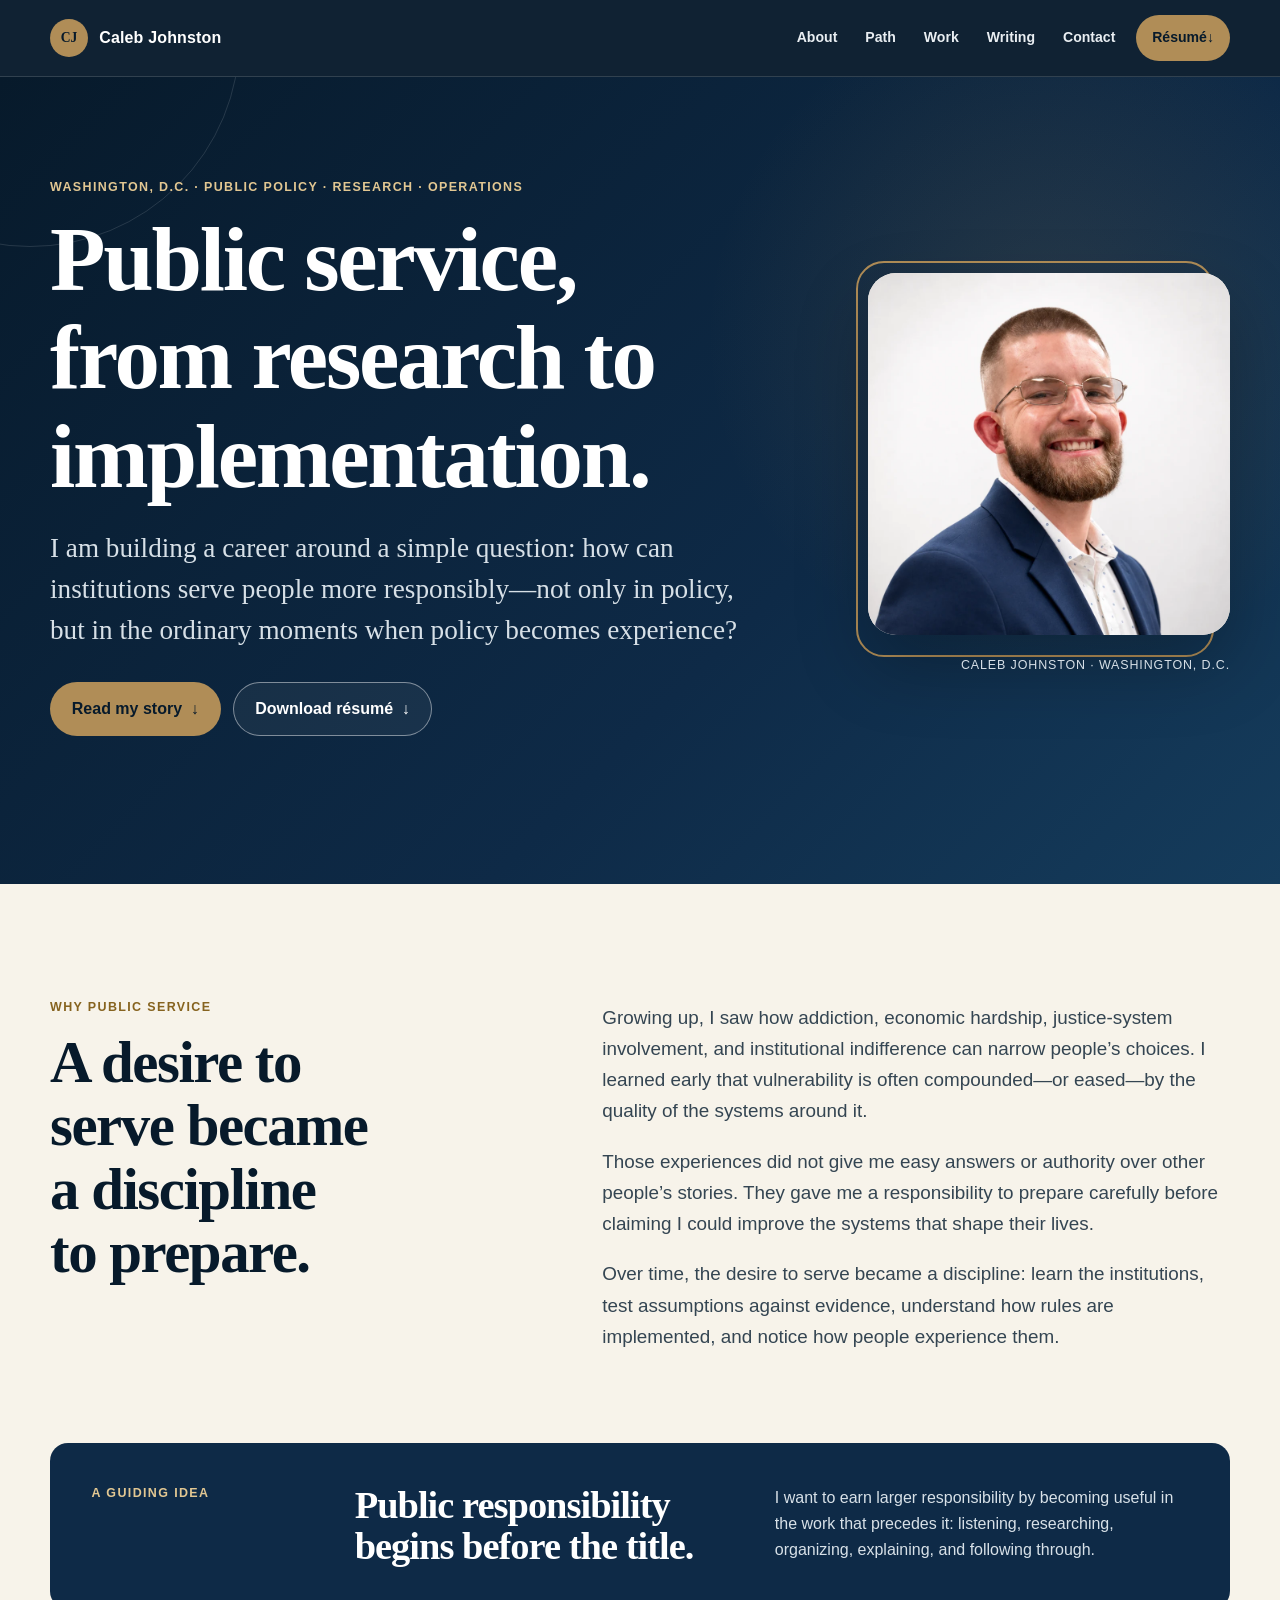
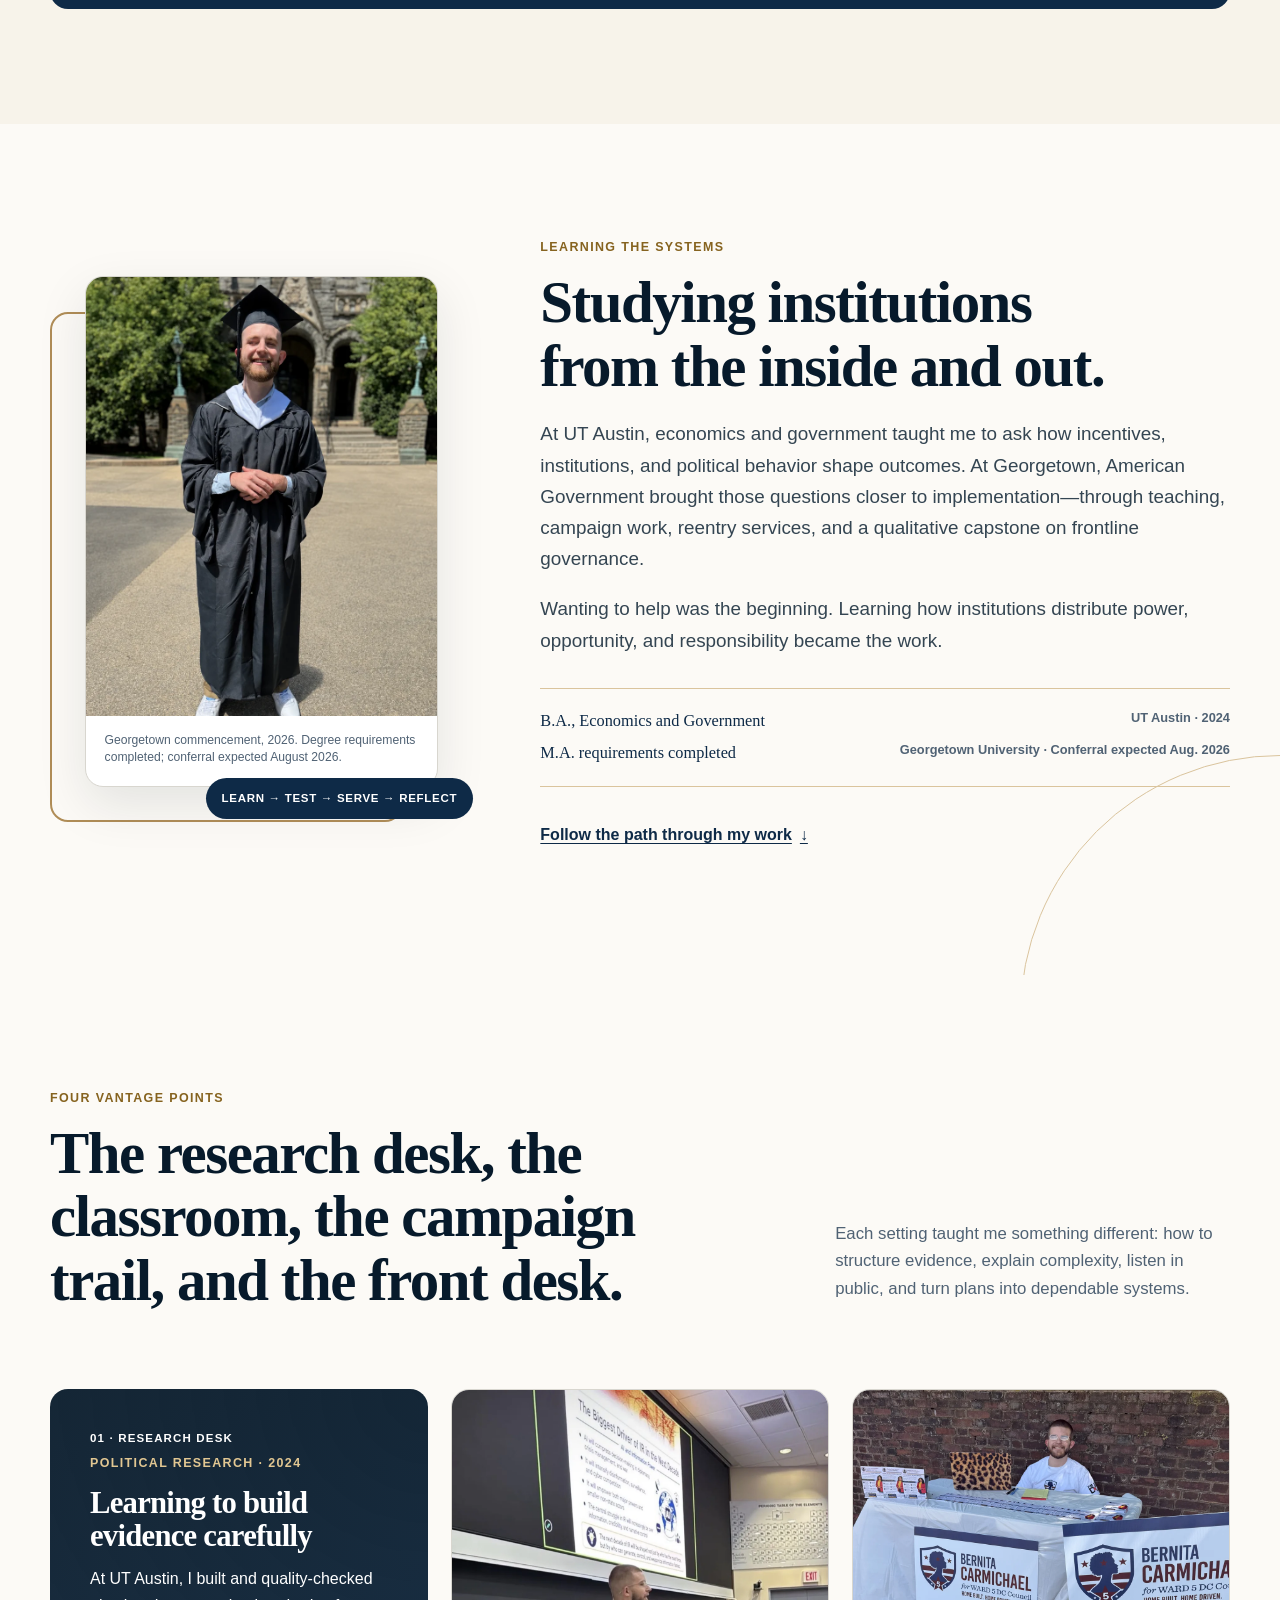
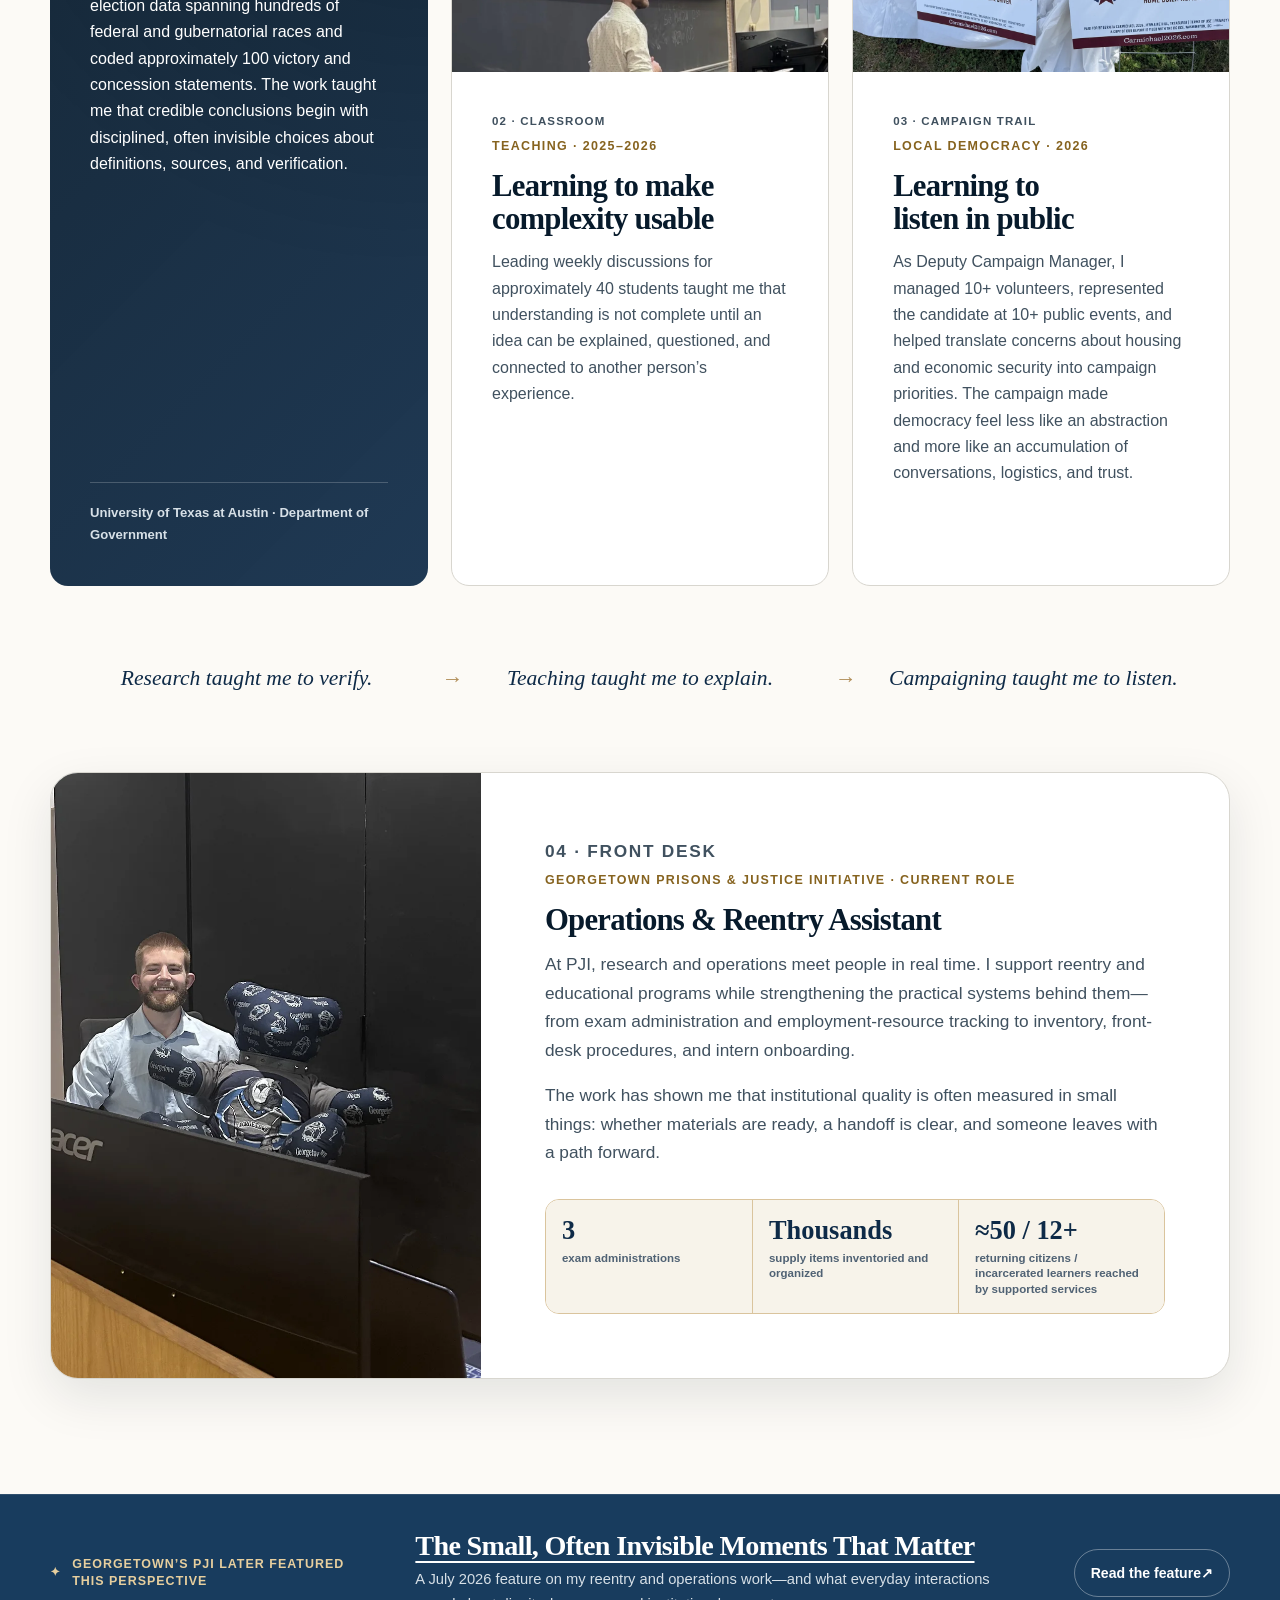
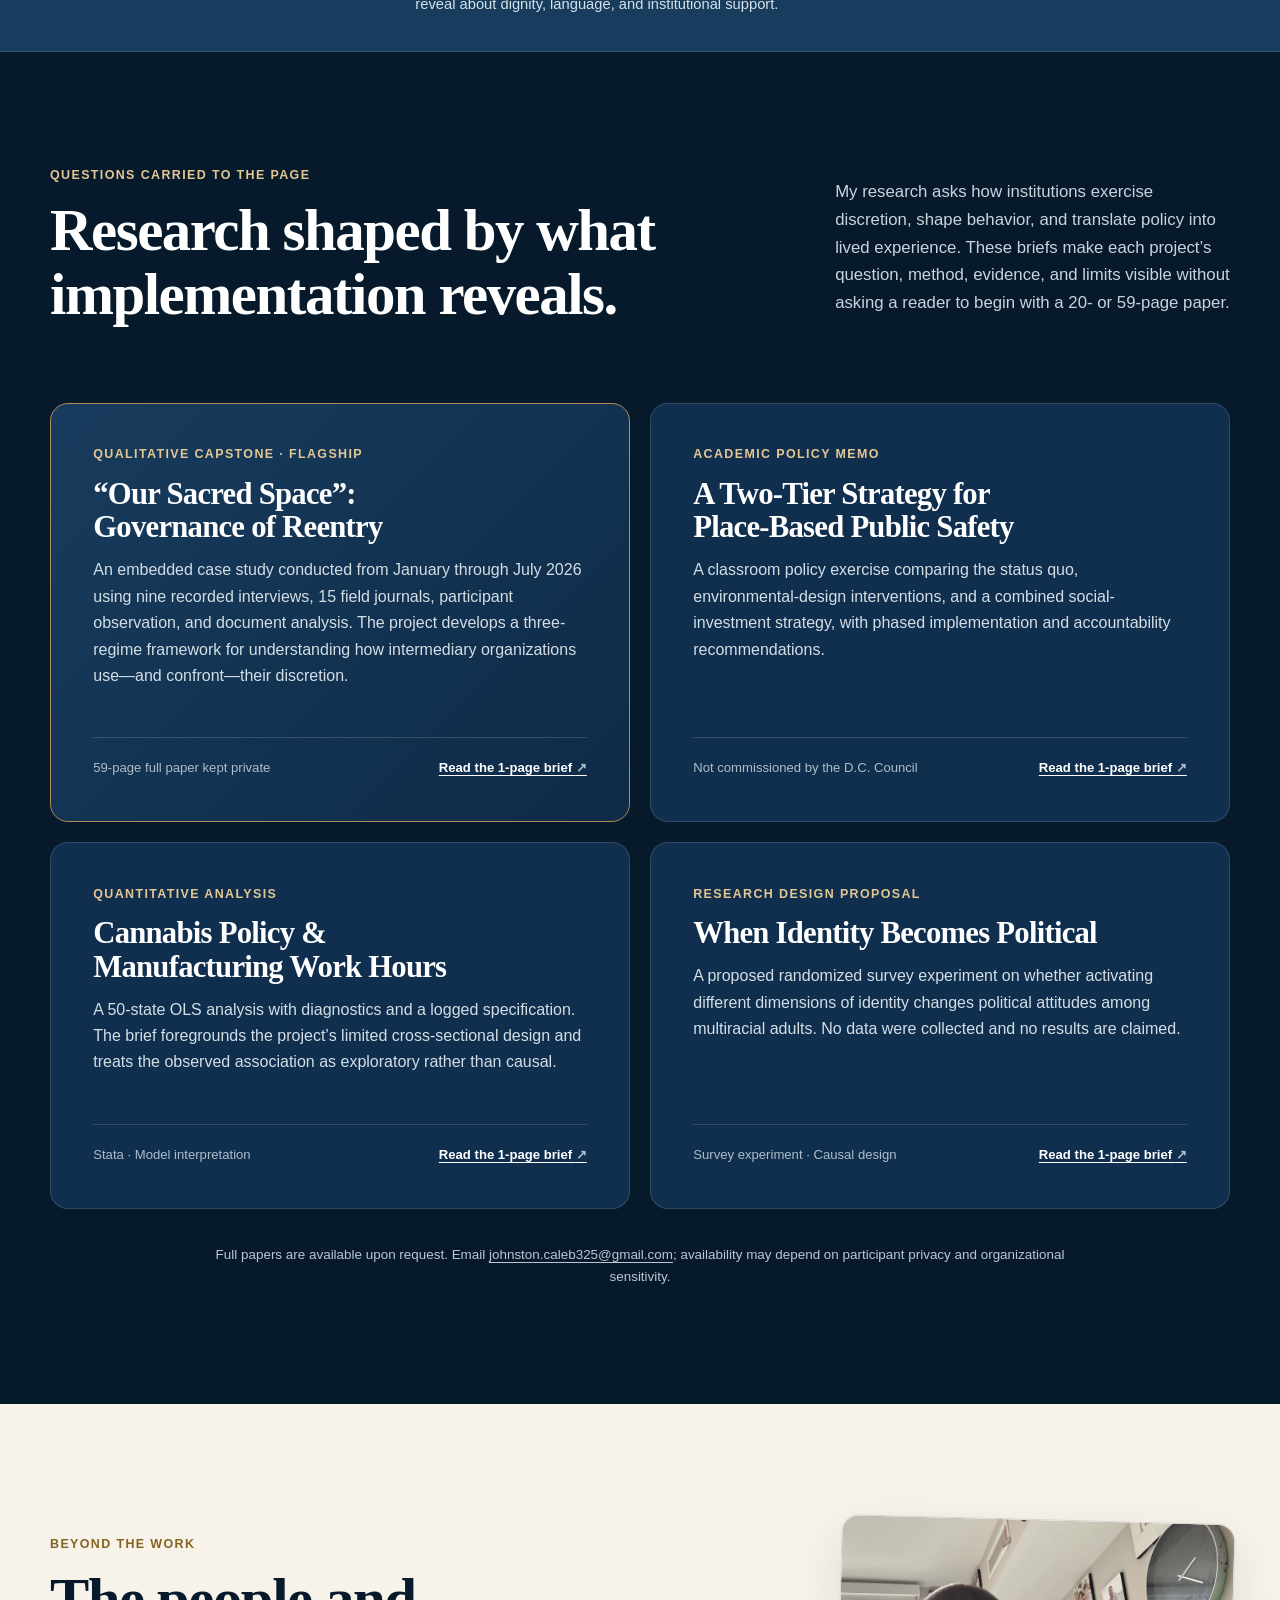
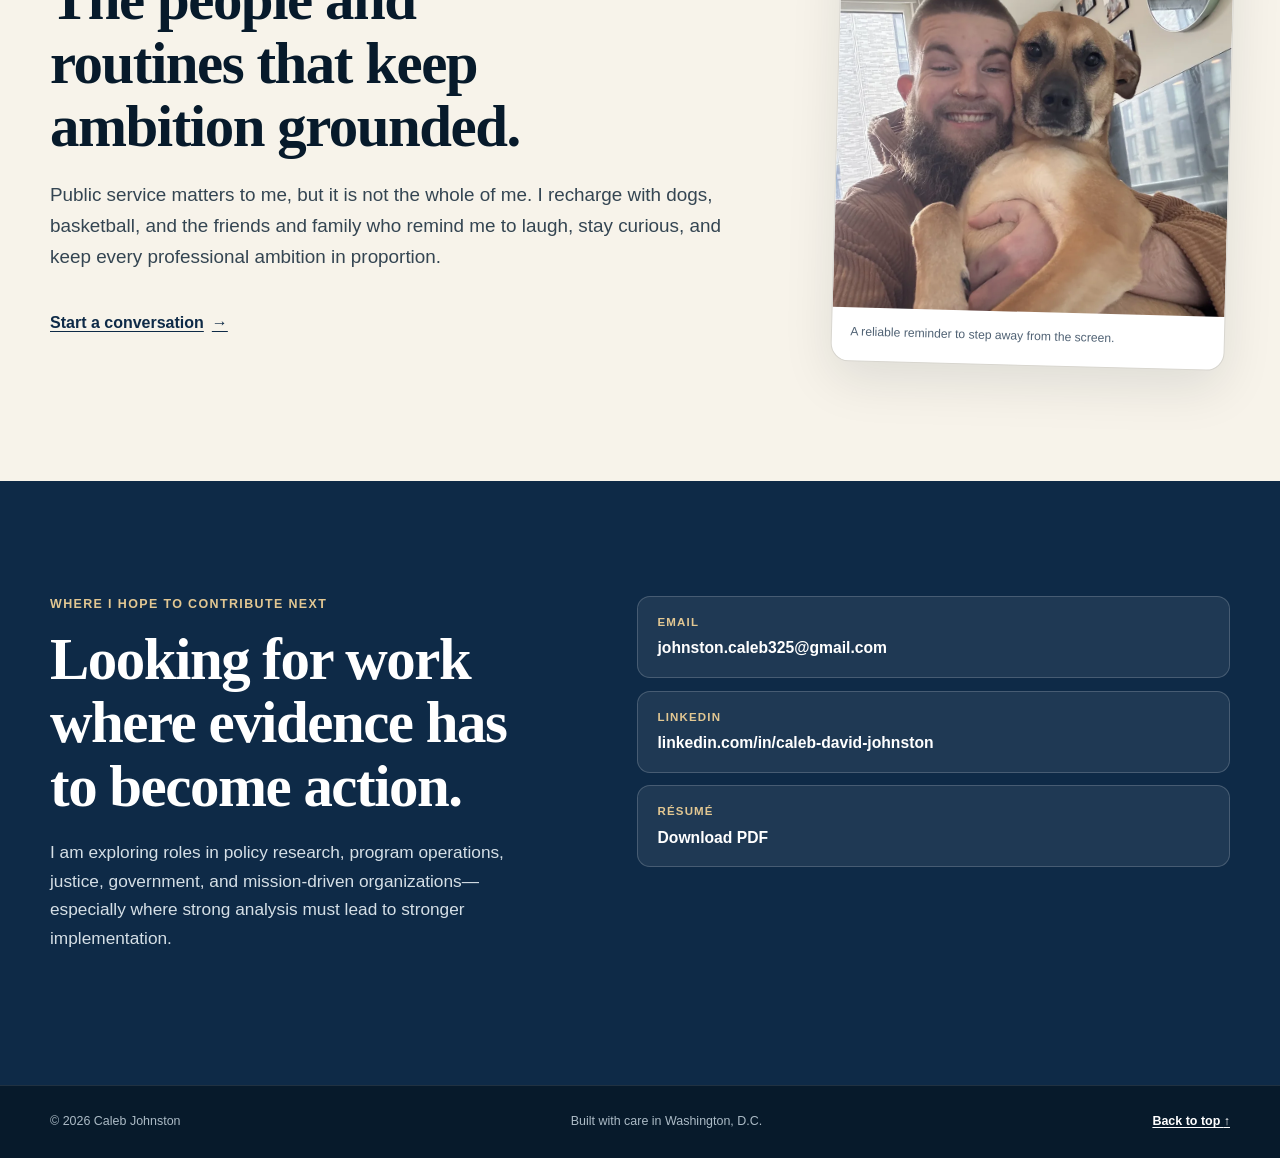
==== index.html @ ba4bc173 "Refine portfolio site into a narrative journey" ====
<!doctype html>
<html lang="en">
<head>
  <meta charset="utf-8">
  <meta name="viewport" content="width=device-width, initial-scale=1">
  <title>Caleb Johnston | Public Policy Research &amp; Program Operations</title>
  <meta name="description" content="Caleb Johnston is a Washington, D.C.-based public-service researcher and operations professional working across policy, justice, campaigns, teaching, and institutional implementation.">
  <meta name="theme-color" content="#0e2a47">
  <meta name="color-scheme" content="light">
  <link rel="canonical" href="https://caleb-johnston.com/">
  <link rel="icon" href="/assets/favicon.svg" type="image/svg+xml">
  <link rel="apple-touch-icon" href="/assets/apple-touch-icon.png">
  <link rel="stylesheet" href="/styles.css">

  <meta property="og:type" content="website">
  <meta property="og:site_name" content="Caleb Johnston">
  <meta property="og:title" content="Caleb Johnston | Public Service, from Research to Implementation">
  <meta property="og:description" content="Policy research, program operations, justice, campaigns, teaching, and public institutions.">
  <meta property="og:url" content="https://caleb-johnston.com/">
  <meta property="og:image" content="https://caleb-johnston.com/assets/og-image.jpg">
  <meta property="og:image:width" content="1200">
  <meta property="og:image:height" content="630">
  <meta property="og:image:alt" content="Caleb Johnston with the words Public service, from research to implementation.">
  <meta name="twitter:card" content="summary_large_image">
  <meta name="twitter:title" content="Caleb Johnston | Public Service, from Research to Implementation">
  <meta name="twitter:description" content="Policy research, program operations, justice, campaigns, teaching, and public institutions.">
  <meta name="twitter:image" content="https://caleb-johnston.com/assets/og-image.jpg">
  <meta name="twitter:image:alt" content="Caleb Johnston with the words Public service, from research to implementation.">

  <script type="application/ld+json">
  {
    "@context": "https://schema.org",
    "@type": "Person",
    "name": "Caleb Johnston",
    "url": "https://caleb-johnston.com/",
    "image": "https://caleb-johnston.com/assets/photos/caleb-johnston-headshot-900.jpg",
    "email": "mailto:johnston.caleb325@gmail.com",
    "address": {
      "@type": "PostalAddress",
      "addressLocality": "Washington",
      "addressRegion": "DC",
      "addressCountry": "US"
    },
    "alumniOf": [
      {"@type": "CollegeOrUniversity", "name": "University of Texas at Austin"},
      {"@type": "CollegeOrUniversity", "name": "Georgetown University"}
    ],
    "sameAs": [
      "https://www.linkedin.com/in/caleb-david-johnston"
    ],
    "knowsAbout": [
      "Public policy research",
      "Program operations",
      "Reentry",
      "Political research",
      "Qualitative research",
      "Quantitative analysis"
    ]
  }
  </script>
</head>
<body>
  <a class="skip-link" href="#main">Skip to main content</a>

  <header class="site-header">
    <div class="nav-shell">
      <a class="brand" href="#home" aria-label="Caleb Johnston, home">
        <span class="brand-mark" aria-hidden="true">CJ</span>
        <span class="brand-name">Caleb Johnston</span>
      </a>
      <nav class="site-nav" aria-label="Primary navigation">
        <ul>
          <li><a href="#about">About</a></li>
          <li><a href="#path">Path</a></li>
          <li><a href="#work">Work</a></li>
          <li><a href="#writing">Writing</a></li>
          <li><a href="#contact">Contact</a></li>
          <li><a class="nav-resume" href="/docs/caleb-johnston-resume.pdf">Résumé <span aria-hidden="true">↓</span></a></li>
        </ul>
      </nav>
    </div>
  </header>

  <main id="main">
    <section class="hero section" id="home" aria-labelledby="hero-title">
      <div class="hero-grid wrap">
        <div class="hero-copy">
          <p class="eyebrow">Washington, D.C. · Public policy · Research · Operations</p>
          <h1 id="hero-title">Public service, from research to implementation.</h1>
          <p class="hero-lede">I am building a career around a simple question: how can institutions serve people more responsibly—not only in policy, but in the ordinary moments when policy becomes experience?</p>
          <div class="button-row" aria-label="Primary actions">
            <a class="button button-primary" href="#about">Read my story <span aria-hidden="true">↓</span></a>
            <a class="button button-secondary" href="/docs/caleb-johnston-resume.pdf">Download résumé <span aria-hidden="true">↓</span></a>
          </div>
        </div>

        <figure class="hero-portrait">
          <picture>
            <source srcset="/assets/photos/caleb-johnston-headshot-480.webp 480w, /assets/photos/caleb-johnston-headshot-900.webp 900w" type="image/webp">
            <img src="/assets/photos/caleb-johnston-headshot-900.jpg" srcset="/assets/photos/caleb-johnston-headshot-480.jpg 480w, /assets/photos/caleb-johnston-headshot-900.jpg 900w" sizes="(max-width: 760px) 78vw, 34vw" width="900" height="900" alt="Caleb Johnston smiling in a navy blazer against a light gray background.">
          </picture>
          <figcaption>Caleb Johnston · Washington, D.C.</figcaption>
        </figure>
      </div>
    </section>

    <section class="section about" id="about" aria-labelledby="about-title">
      <div class="wrap about-grid">
        <div>
          <p class="eyebrow">Why public service</p>
          <h2 id="about-title">A desire to serve became a discipline to prepare.</h2>
        </div>
        <div class="about-story prose">
          <p>Growing up, I saw how addiction, economic hardship, justice-system involvement, and institutional indifference can narrow people’s choices. I learned early that vulnerability is often compounded—or eased—by the quality of the systems around it.</p>
          <p>Those experiences did not give me easy answers or authority over other people’s stories. They gave me a responsibility to prepare carefully before claiming I could improve the systems that shape their lives.</p>
          <p>Over time, the desire to serve became a discipline: learn the institutions, test assumptions against evidence, understand how rules are implemented, and notice how people experience them.</p>
        </div>
        <aside class="signature-idea" aria-labelledby="signature-title">
          <p class="mini-label">A guiding idea</p>
          <h3 id="signature-title">Public responsibility begins before the title.</h3>
          <p>I want to earn larger responsibility by becoming useful in the work that precedes it: listening, researching, organizing, explaining, and following through.</p>
        </aside>
      </div>
    </section>

    <section class="section path" id="path" aria-labelledby="path-title">
      <div class="wrap path-grid">
        <div class="path-visual">
          <figure class="photo-card graduation-card">
            <picture>
              <source srcset="/assets/photos/georgetown-commencement.webp" type="image/webp">
              <img src="/assets/photos/georgetown-commencement.jpg" width="800" height="1000" loading="lazy" alt="Caleb Johnston wearing master’s graduation regalia outside a Georgetown campus building.">
            </picture>
            <figcaption>Georgetown commencement, 2026. Degree requirements completed; conferral expected August 2026.</figcaption>
          </figure>
          <p class="path-marker" aria-hidden="true">Learn → test → serve → reflect</p>
        </div>
        <div class="path-copy">
          <p class="eyebrow">Learning the systems</p>
          <h2 id="path-title">Studying institutions from the inside and out.</h2>
          <div class="prose">
            <p>At UT Austin, economics and government taught me to ask how incentives, institutions, and political behavior shape outcomes. At Georgetown, American Government brought those questions closer to implementation—through teaching, campaign work, reentry services, and a qualitative capstone on frontline governance.</p>
            <p>Wanting to help was the beginning. Learning how institutions distribute power, opportunity, and responsibility became the work.</p>
          </div>
          <p class="credential-line"><span>B.A., Economics and Government</span><strong>UT Austin · 2024</strong><span>M.A. requirements completed</span><strong>Georgetown University · Conferral expected Aug. 2026</strong></p>
          <a class="text-link" href="#work">Follow the path through my work <span aria-hidden="true">↓</span></a>
        </div>
      </div>
    </section>

    <section class="section work" id="work" aria-labelledby="work-title">
      <div class="wrap">
        <div class="section-heading">
          <div>
            <p class="eyebrow">Four vantage points</p>
            <h2 id="work-title">The research desk, the classroom, the campaign trail, and the front desk.</h2>
          </div>
          <p>Each setting taught me something different: how to structure evidence, explain complexity, listen in public, and turn plans into dependable systems.</p>
        </div>

        <div class="work-grid">
          <article class="work-card text-card research-card">
            <div class="work-card-body">
              <p class="journey-step">01 · Research desk</p>
              <p class="card-meta">Political research · 2024</p>
              <h3>Learning to build evidence carefully</h3>
              <p>At UT Austin, I built and quality-checked election data spanning hundreds of federal and gubernatorial races and coded approximately 100 victory and concession statements. The work taught me that credible conclusions begin with disciplined, often invisible choices about definitions, sources, and verification.</p>
              <p class="card-note">University of Texas at Austin · Department of Government</p>
            </div>
          </article>

          <article class="work-card">
            <figure>
              <picture>
                <source srcset="/assets/photos/georgetown-teaching.webp" type="image/webp">
                <img src="/assets/photos/georgetown-teaching.jpg" width="1200" height="900" loading="lazy" alt="Caleb Johnston leading a classroom discussion beside a projected slide on international relations.">
              </picture>
            </figure>
            <div class="work-card-body">
              <p class="journey-step">02 · Classroom</p>
              <p class="card-meta">Teaching · 2025–2026</p>
              <h3>Learning to make complexity usable</h3>
              <p>Leading weekly discussions for approximately 40 students taught me that understanding is not complete until an idea can be explained, questioned, and connected to another person’s experience.</p>
              <p class="card-note">Georgetown University · Department of Government</p>
            </div>
          </article>

          <article class="work-card">
            <figure>
              <picture>
                <source srcset="/assets/photos/ward-5-campaign.webp" type="image/webp">
                <img src="/assets/photos/ward-5-campaign.jpg" width="1200" height="900" loading="lazy" alt="Caleb Johnston staffing a Bernita Carmichael for Ward 5 Council outreach table.">
              </picture>
            </figure>
            <div class="work-card-body">
              <p class="journey-step">03 · Campaign trail</p>
              <p class="card-meta">Local democracy · 2026</p>
              <h3>Learning to listen in public</h3>
              <p>As Deputy Campaign Manager, I managed 10+ volunteers, represented the candidate at 10+ public events, and helped translate concerns about housing and economic security into campaign priorities. The campaign made democracy feel less like an abstraction and more like an accumulation of conversations, logistics, and trust.</p>
              <p class="card-note">Carmichael for Ward 5 Council</p>
            </div>
          </article>
        </div>

        <div class="chapter-turn" aria-hidden="true">
          <span>Research taught me to verify.</span>
          <span>Teaching taught me to explain.</span>
          <span>Campaigning taught me to listen.</span>
        </div>

        <article class="spotlight-card pji-synthesis">
          <figure class="spotlight-image">
            <picture>
              <source srcset="/assets/photos/pji-front-desk.webp" type="image/webp">
              <img src="/assets/photos/pji-front-desk.jpg" width="960" height="1200" loading="lazy" alt="Caleb Johnston at the front desk of Georgetown’s Prisons and Justice Initiative beside a Georgetown bulldog mascot.">
            </picture>
          </figure>
          <div class="spotlight-content">
            <p class="journey-step">04 · Front desk</p>
            <p class="card-meta">Georgetown Prisons &amp; Justice Initiative · Current role</p>
            <h3>Operations &amp; Reentry Assistant</h3>
            <p>At PJI, research and operations meet people in real time. I support reentry and educational programs while strengthening the practical systems behind them—from exam administration and employment-resource tracking to inventory, front-desk procedures, and intern onboarding.</p>
            <p>The work has shown me that institutional quality is often measured in small things: whether materials are ready, a handoff is clear, and someone leaves with a path forward.</p>
            <div class="metric-row" aria-label="Selected PJI scope">
              <div><strong>3</strong><span>exam administrations</span></div>
              <div><strong>Thousands</strong><span>supply items inventoried and organized</span></div>
              <div><strong>≈50 / 12+</strong><span>returning citizens / incarcerated learners reached by supported services</span></div>
            </div>
          </div>
        </article>
      </div>
    </section>

    <aside class="feature-strip" aria-label="Georgetown feature">
      <div class="wrap feature-inner">
        <div class="feature-kicker">
          <span aria-hidden="true">✦</span>
          <span>Georgetown’s PJI later featured this perspective</span>
        </div>
        <div class="feature-copy">
          <h2><a href="https://prisonsandjustice.georgetown.edu/news/the-small-often-invisible-moments-that-matter/">The Small, Often Invisible Moments That Matter</a></h2>
          <p>A July 2026 feature on my reentry and operations work—and what everyday interactions reveal about dignity, language, and institutional support.</p>
        </div>
        <a class="feature-link" href="https://prisonsandjustice.georgetown.edu/news/the-small-often-invisible-moments-that-matter/" aria-label="Read the Georgetown feature, The Small, Often Invisible Moments That Matter">Read the feature <span aria-hidden="true">↗</span></a>
      </div>
    </aside>

    <section class="section writing" id="writing" aria-labelledby="writing-title">
      <div class="wrap">
        <div class="section-heading light-heading">
          <div>
            <p class="eyebrow">Questions carried to the page</p>
            <h2 id="writing-title">Research shaped by what implementation reveals.</h2>
          </div>
          <p>My research asks how institutions exercise discretion, shape behavior, and translate policy into lived experience. These briefs make each project’s question, method, evidence, and limits visible without asking a reader to begin with a 20- or 59-page paper.</p>
        </div>

        <div class="writing-grid">
          <article class="writing-card flagship">
            <div>
              <p class="writing-type">Qualitative capstone · Flagship</p>
              <h3>“Our Sacred Space”: Governance of Reentry</h3>
              <p>An embedded case study conducted from January through July 2026 using nine recorded interviews, 15 field journals, participant observation, and document analysis. The project develops a three-regime framework for understanding how intermediary organizations use—and confront—their discretion.</p>
            </div>
            <div class="card-footer">
              <span>59-page full paper kept private</span>
              <a href="/docs/caleb-johnston-capstone-brief.pdf">Read the 1-page brief <span aria-hidden="true">↗</span></a>
            </div>
          </article>

          <article class="writing-card">
            <div>
              <p class="writing-type">Academic policy memo</p>
              <h3>A Two-Tier Strategy for Place-Based Public Safety</h3>
              <p>A classroom policy exercise comparing the status quo, environmental-design interventions, and a combined social-investment strategy, with phased implementation and accountability recommendations.</p>
            </div>
            <div class="card-footer">
              <span>Not commissioned by the D.C. Council</span>
              <a href="/docs/caleb-johnston-public-safety-policy-brief.pdf">Read the 1-page brief <span aria-hidden="true">↗</span></a>
            </div>
          </article>

          <article class="writing-card">
            <div>
              <p class="writing-type">Quantitative analysis</p>
              <h3>Cannabis Policy &amp; Manufacturing Work Hours</h3>
              <p>A 50-state OLS analysis with diagnostics and a logged specification. The brief foregrounds the project’s limited cross-sectional design and treats the observed association as exploratory rather than causal.</p>
            </div>
            <div class="card-footer">
              <span>Stata · Model interpretation</span>
              <a href="/docs/caleb-johnston-econometrics-brief.pdf">Read the 1-page brief <span aria-hidden="true">↗</span></a>
            </div>
          </article>

          <article class="writing-card">
            <div>
              <p class="writing-type">Research design proposal</p>
              <h3>When Identity Becomes Political</h3>
              <p>A proposed randomized survey experiment on whether activating different dimensions of identity changes political attitudes among multiracial adults. No data were collected and no results are claimed.</p>
            </div>
            <div class="card-footer">
              <span>Survey experiment · Causal design</span>
              <a href="/docs/caleb-johnston-identity-survey-design-brief.pdf">Read the 1-page brief <span aria-hidden="true">↗</span></a>
            </div>
          </article>
        </div>

        <p class="availability-note">Full papers are available upon request. Email <a href="mailto:johnston.caleb325@gmail.com">johnston.caleb325@gmail.com</a>; availability may depend on participant privacy and organizational sensitivity.</p>
      </div>
    </section>

    <section class="section beyond" id="beyond" aria-labelledby="beyond-title">
      <div class="wrap beyond-grid slim-beyond">
        <div class="beyond-copy">
          <p class="eyebrow">Beyond the work</p>
          <h2 id="beyond-title">The people and routines that keep ambition grounded.</h2>
          <div class="prose">
            <p>Public service matters to me, but it is not the whole of me. I recharge with dogs, basketball, and the friends and family who remind me to laugh, stay curious, and keep every professional ambition in proportion.</p>
          </div>
          <a class="text-link" href="#contact">Start a conversation <span aria-hidden="true">→</span></a>
        </div>

        <div class="photo-pair single-photo">
          <figure class="photo-card dog-card">
            <picture>
              <source srcset="/assets/photos/caleb-and-dog.webp" type="image/webp">
              <img src="/assets/photos/caleb-and-dog.jpg" width="900" height="900" loading="lazy" alt="Caleb Johnston smiling while holding a tan dog.">
            </picture>
            <figcaption>A reliable reminder to step away from the screen.</figcaption>
          </figure>
        </div>
      </div>
    </section>

    <section class="section contact" id="contact" aria-labelledby="contact-title">
      <div class="wrap contact-inner">
        <div>
          <p class="eyebrow">Where I hope to contribute next</p>
          <h2 id="contact-title">Looking for work where evidence has to become action.</h2>
          <p>I am exploring roles in policy research, program operations, justice, government, and mission-driven organizations—especially where strong analysis must lead to stronger implementation.</p>
        </div>
        <div class="contact-actions">
          <a class="contact-link" href="mailto:johnston.caleb325@gmail.com">
            <span>Email</span>
            <strong>johnston.caleb325@gmail.com</strong>
          </a>
          <a class="contact-link" href="https://www.linkedin.com/in/caleb-david-johnston">
            <span>LinkedIn</span>
            <strong>linkedin.com/in/caleb-david-johnston</strong>
          </a>
          <a class="contact-link" href="/docs/caleb-johnston-resume.pdf">
            <span>Résumé</span>
            <strong>Download PDF</strong>
          </a>
        </div>
      </div>
    </section>
  </main>

  <footer class="site-footer">
    <div class="wrap footer-inner">
      <p>© 2026 Caleb Johnston</p>
      <p>Built with care in Washington, D.C.</p>
      <a href="#home">Back to top <span aria-hidden="true">↑</span></a>
    </div>
  </footer>
</body>
</html>
---- styles.css ----
:root {
  --navy-950: #071a2b;
  --navy-900: #0e2a47;
  --navy-800: #183c5e;
  --navy-100: #e8eef3;
  --gold-600: #86631f;
  --gold-400: #b08d57;
  --gold-200: #dac49d;
  --ivory: #f7f3ea;
  --cream: #fcfaf6;
  --white: #ffffff;
  --ink: #202c36;
  --slate: #506274;
  --line: #d8d6cf;
  --shadow: 0 18px 50px rgb(7 26 43 / 10%);
  --serif: Georgia, "Times New Roman", serif;
  --sans: Inter, ui-sans-serif, -apple-system, BlinkMacSystemFont, "Segoe UI", sans-serif;
  --max: 1180px;
  --radius-lg: 28px;
  --radius-md: 18px;
}

*, *::before, *::after { box-sizing: border-box; }

html {
  scroll-behavior: smooth;
  scroll-padding-top: 98px;
}

body {
  margin: 0;
  color: var(--ink);
  background: var(--cream);
  font-family: var(--sans);
  font-size: 1rem;
  line-height: 1.65;
  text-rendering: optimizeLegibility;
  -webkit-font-smoothing: antialiased;
}

img { display: block; max-width: 100%; height: auto; }
a { color: inherit; text-underline-offset: 0.2em; text-decoration-thickness: 0.08em; }
a:hover { text-decoration-color: var(--gold-400); }
:focus-visible { outline: 3px solid var(--gold-400); outline-offset: 4px; border-radius: 4px; }
h1, h2, h3, p { margin-top: 0; }

h1, h2, h3 {
  color: var(--navy-950);
  font-family: var(--serif);
  font-weight: 700;
  line-height: 1.08;
  letter-spacing: -0.025em;
  text-wrap: balance;
}

h1 { max-width: 820px; margin-bottom: 1.4rem; font-size: clamp(3.15rem, 7.1vw, 6.7rem); }
h2 { margin-bottom: 1.25rem; font-size: clamp(2.25rem, 4.6vw, 4.35rem); }
h3 { margin-bottom: 0.8rem; font-size: clamp(1.45rem, 2.4vw, 2.05rem); }
.wrap { width: min(calc(100% - 2.4rem), var(--max)); margin-inline: auto; }
.section { padding-block: clamp(5rem, 9vw, 8.7rem); scroll-margin-top: 88px; }

.eyebrow, .mini-label, .card-meta, .writing-type {
  margin-bottom: 0.9rem;
  color: var(--gold-600);
  font-size: 0.78rem;
  font-weight: 800;
  letter-spacing: 0.11em;
  line-height: 1.4;
  text-transform: uppercase;
}

.skip-link {
  position: fixed;
  z-index: 1000;
  top: 0.8rem;
  left: 0.8rem;
  padding: 0.75rem 1rem;
  color: var(--white);
  background: var(--navy-950);
  border-radius: 8px;
  transform: translateY(-180%);
  transition: transform 160ms ease;
}
.skip-link:focus { transform: translateY(0); }

.site-header {
  position: sticky;
  z-index: 100;
  top: 0;
  color: var(--white);
  background: rgb(7 26 43 / 96%);
  border-bottom: 1px solid rgb(255 255 255 / 14%);
  backdrop-filter: blur(12px);
}

.nav-shell {
  display: flex;
  width: min(calc(100% - 2rem), var(--max));
  min-height: 76px;
  margin-inline: auto;
  align-items: center;
  justify-content: space-between;
  gap: 1.5rem;
}

.brand {
  display: inline-flex;
  flex: 0 0 auto;
  min-height: 48px;
  align-items: center;
  gap: 0.7rem;
  font-weight: 800;
  text-decoration: none;
}

.brand-mark {
  display: inline-grid;
  width: 38px;
  height: 38px;
  color: var(--navy-950);
  background: var(--gold-400);
  border-radius: 50%;
  font-family: var(--serif);
  font-size: 0.85rem;
  place-items: center;
}
.brand-name { letter-spacing: 0.01em; }
.site-nav { overflow-x: auto; scrollbar-width: thin; }
.site-nav ul { display: flex; margin: 0; padding: 0; align-items: center; gap: 0.15rem; list-style: none; }

.site-nav a {
  display: inline-flex;
  min-height: 46px;
  padding: 0.7rem 0.8rem;
  align-items: center;
  color: #e9eef2;
  font-size: 0.88rem;
  font-weight: 700;
  text-decoration: none;
  white-space: nowrap;
}
.site-nav a:hover { color: var(--white); }
.site-nav .nav-resume { min-height: 40px; margin-left: 0.35rem; padding-inline: 1rem; color: var(--navy-950); background: var(--gold-400); border-radius: 999px; }

.hero {
  position: relative;
  overflow: hidden;
  padding-top: clamp(4.8rem, 8vw, 8rem);
  color: var(--white);
  background: radial-gradient(circle at 82% 32%, rgb(176 141 87 / 16%), transparent 29%), linear-gradient(135deg, var(--navy-950) 0%, var(--navy-900) 62%, #153c5c 100%);
}
.hero::before { position: absolute; width: 420px; height: 420px; top: -250px; left: -180px; border: 1px solid rgb(255 255 255 / 12%); border-radius: 50%; content: ""; }
.hero-grid { position: relative; display: grid; grid-template-columns: minmax(0, 1.45fr) minmax(300px, 0.72fr); align-items: center; gap: clamp(3rem, 7vw, 7rem); }
.hero-copy { min-width: 0; }
.hero .eyebrow { color: #e2c792; }
.hero h1 { color: var(--white); }
.hero-lede { max-width: 720px; margin-bottom: 2rem; color: #d7e0e7; font-family: var(--serif); font-size: clamp(1.25rem, 2.15vw, 1.7rem); line-height: 1.5; }
.button-row { display: flex; flex-wrap: wrap; margin-bottom: 2rem; gap: 0.8rem; }

.button {
  display: inline-flex;
  min-height: 52px;
  padding: 0.8rem 1.3rem;
  align-items: center;
  justify-content: center;
  gap: 0.55rem;
  border: 1px solid transparent;
  border-radius: 999px;
  font-weight: 800;
  text-decoration: none;
  transition: transform 160ms ease, background 160ms ease, color 160ms ease;
}
.button:hover { transform: translateY(-2px); }
.button-primary { color: var(--navy-950); background: var(--gold-400); }
.button-primary:hover { background: #c19e65; }
.button-secondary { color: var(--white); border-color: rgb(255 255 255 / 45%); background: rgb(255 255 255 / 5%); }
.button-secondary:hover { background: rgb(255 255 255 / 11%); }
.focus-list { display: flex; flex-wrap: wrap; margin: 0; padding: 0; gap: 0.55rem; list-style: none; }
.focus-list li { padding: 0.42rem 0.75rem; color: #d7e0e7; border: 1px solid rgb(255 255 255 / 20%); border-radius: 999px; font-size: 0.78rem; font-weight: 700; }
.hero-portrait { position: relative; margin: 0; }
.hero-portrait::before { position: absolute; inset: -12px 16px 18px -12px; border: 2px solid var(--gold-400); border-radius: var(--radius-lg); content: ""; }
.hero-portrait picture { position: relative; display: block; overflow: hidden; background: var(--ivory); border-radius: var(--radius-lg); box-shadow: 0 30px 70px rgb(0 0 0 / 26%); }
.hero-portrait img { width: 100%; aspect-ratio: 1; object-fit: cover; }
.hero-portrait figcaption { position: relative; margin-top: 1.25rem; color: #d7e0e7; font-size: 0.78rem; letter-spacing: 0.07em; text-align: right; text-transform: uppercase; }

.about { background: var(--ivory); }
.about-grid { display: grid; grid-template-columns: 0.86fr 1.2fr; gap: 1rem clamp(3rem, 8vw, 7.5rem); }
.about-story { padding-top: 0.2rem; }
.prose p { margin-bottom: 1.2rem; color: #344552; font-size: clamp(1.02rem, 1.5vw, 1.18rem); }
.signature-idea { grid-column: 1 / -1; display: grid; grid-template-columns: 0.52fr 0.9fr 1fr; margin-top: 3.5rem; padding: clamp(1.5rem, 3.5vw, 2.6rem); align-items: start; gap: 1.5rem 3rem; color: var(--white); background: var(--navy-900); border-radius: var(--radius-md); }
.signature-idea .mini-label { color: #e2c792; }
.signature-idea h3 { margin: 0; color: var(--white); font-size: clamp(1.8rem, 3vw, 2.6rem); }
.signature-idea > p:last-child { margin: 0; color: #d8e1e8; }

.path { position: relative; overflow: hidden; background: var(--cream); }
.path::after { position: absolute; z-index: 0; width: 520px; height: 520px; right: -260px; bottom: -300px; border: 1px solid var(--gold-200); border-radius: 50%; content: ""; }
.path-grid { position: relative; z-index: 1; display: grid; grid-template-columns: minmax(300px, 0.72fr) minmax(0, 1.28fr); align-items: center; gap: clamp(3rem, 8vw, 8rem); }
.path-visual { position: relative; padding: 0 0 2.2rem 2.2rem; }
.path-visual::before { position: absolute; inset: 2.2rem 2.2rem 0 0; border: 2px solid var(--gold-400); border-radius: var(--radius-md); content: ""; }
.path-visual .photo-card { position: relative; }
.path-marker { position: absolute; right: -2.2rem; bottom: 0.2rem; margin: 0; padding: 0.7rem 1rem; color: var(--white); background: var(--navy-900); border-radius: 999px; font-size: 0.72rem; font-weight: 800; letter-spacing: 0.06em; text-transform: uppercase; }
.path-copy h2 { max-width: 760px; }
.credential-line { display: grid; grid-template-columns: minmax(0, 1fr) auto; margin: 2rem 0 1rem; padding: 1.2rem 0; gap: 0.35rem 1.5rem; border-block: 1px solid var(--gold-200); }
.credential-line span { color: var(--navy-900); font-family: var(--serif); font-size: 1.02rem; }
.credential-line strong { color: var(--slate); font-size: 0.8rem; line-height: 1.55; text-align: right; }

.feature-strip { padding-block: 2.2rem; color: var(--white); background: var(--navy-800); border-block: 1px solid rgb(255 255 255 / 10%); }
.feature-inner { display: grid; grid-template-columns: 0.65fr 1.25fr auto; align-items: center; gap: 1.6rem 3rem; }
.feature-kicker { display: flex; align-items: center; gap: 0.7rem; color: #e7cf9e; font-size: 0.78rem; font-weight: 800; letter-spacing: 0.08em; line-height: 1.4; text-transform: uppercase; }
.feature-copy h2 { margin-bottom: 0.4rem; color: var(--white); font-size: clamp(1.35rem, 2.2vw, 1.85rem); }
.feature-copy p { margin: 0; color: #d7e0e7; font-size: 0.92rem; }
.feature-link { display: inline-flex; min-height: 48px; padding: 0.7rem 1rem; align-items: center; color: var(--white); border: 1px solid rgb(255 255 255 / 35%); border-radius: 999px; font-size: 0.88rem; font-weight: 800; text-decoration: none; white-space: nowrap; }

.section-heading { display: grid; grid-template-columns: minmax(0, 1.25fr) minmax(250px, 0.7fr); margin-bottom: clamp(3rem, 6vw, 5rem); align-items: end; gap: 2rem 5rem; }
.section-heading h2 { max-width: 760px; margin-bottom: 0; }
.section-heading > p { margin-bottom: 0.6rem; color: var(--slate); font-size: 1.05rem; }
.work { background: var(--cream); }
.journey-step { margin-bottom: 0.45rem; color: var(--gold-600); font-size: 0.72rem; font-weight: 800; letter-spacing: 0.1em; text-transform: uppercase; }
.spotlight-card { display: grid; overflow: hidden; grid-template-columns: minmax(300px, 0.73fr) minmax(0, 1.27fr); margin-bottom: 2rem; background: var(--white); border: 1px solid var(--line); border-radius: var(--radius-lg); box-shadow: var(--shadow); }
.spotlight-image { min-height: 100%; margin: 0; background: var(--navy-100); }
.spotlight-image picture, .spotlight-image img { width: 100%; height: 100%; }
.spotlight-image img { object-fit: cover; }
.spotlight-content { padding: clamp(2rem, 5vw, 4.8rem); }
.spotlight-content > p:not(.card-meta) { color: #40515f; font-size: 1.08rem; }
.check-list { margin: 1.5rem 0 2rem; padding: 0; list-style: none; }
.check-list li { position: relative; margin-bottom: 0.8rem; padding-left: 1.65rem; color: #344552; }
.check-list li::before { position: absolute; top: 0.05rem; left: 0; color: var(--gold-600); content: "✓"; font-weight: 900; }
.metric-row { display: grid; grid-template-columns: repeat(3, 1fr); overflow: hidden; margin-top: 2rem; border: 1px solid var(--gold-200); border-radius: 14px; }
.metric-row div { padding: 1rem; background: var(--ivory); }
.metric-row div + div { border-left: 1px solid var(--gold-200); }
.metric-row strong, .metric-row span { display: block; }
.metric-row strong { color: var(--navy-900); font-family: var(--serif); font-size: 1.65rem; line-height: 1.1; }
.metric-row span { margin-top: 0.35rem; color: var(--slate); font-size: 0.72rem; font-weight: 700; line-height: 1.35; }

.work-grid { display: grid; grid-template-columns: repeat(3, minmax(0, 1fr)); gap: 1.45rem; }
.work-card { display: flex; overflow: hidden; min-height: 100%; flex-direction: column; background: var(--white); border: 1px solid var(--line); border-radius: var(--radius-md); }
.work-card figure { margin: 0; background: var(--navy-100); }
.work-card figure img { width: 100%; aspect-ratio: 4 / 3; object-fit: cover; }
.work-card-body { display: flex; min-height: 100%; padding: clamp(1.5rem, 3.3vw, 2.5rem); flex: 1; flex-direction: column; }
.work-card-body > p:not(.card-meta, .card-note) { color: #40515f; }
.card-note { margin: auto 0 0; padding-top: 1.2rem; color: var(--slate); border-top: 1px solid var(--line); font-size: 0.82rem; font-weight: 700; }
.text-card { min-height: 340px; color: var(--white); background: linear-gradient(135deg, rgb(7 26 43 / 94%), rgb(14 42 71 / 93%)), radial-gradient(circle at top right, var(--gold-400), transparent 55%); border: 0; }
.text-card .work-card-body { justify-content: center; }
.text-card h3, .text-card .work-card-body > p:not(.card-meta, .card-note) { color: var(--white); }
.text-card .card-meta { color: #e2c792; }
.text-card .card-note { color: #d7e0e7; border-color: rgb(255 255 255 / 20%); }
.text-card .journey-step { color: #e2c792; }
.chapter-turn { display: grid; grid-template-columns: repeat(3, 1fr); margin: clamp(2.5rem, 5vw, 4rem) 0; color: var(--navy-900); font-family: var(--serif); font-size: clamp(1.05rem, 1.8vw, 1.35rem); font-style: italic; text-align: center; }
.chapter-turn span { position: relative; padding: 0.7rem 1.4rem; }
.chapter-turn span + span::before { position: absolute; left: -0.1rem; color: var(--gold-400); content: "→"; font-family: var(--sans); font-style: normal; }
.pji-synthesis { margin-bottom: 0; }
.pji-synthesis .spotlight-content > p:not(.card-meta, .journey-step) { max-width: 760px; }

.writing { color: var(--white); background: var(--navy-950); }
.light-heading h2 { color: var(--white); }
.light-heading .eyebrow { color: #e2c792; }
.light-heading > p { color: #c8d4dc; }
.writing-grid { display: grid; grid-template-columns: repeat(2, minmax(0, 1fr)); gap: 1.25rem; }
.writing-card { display: flex; min-height: 350px; padding: clamp(1.6rem, 3.3vw, 2.7rem); flex-direction: column; justify-content: space-between; background: #102f4e; border: 1px solid rgb(255 255 255 / 13%); border-radius: var(--radius-md); transition: border-color 160ms ease, transform 160ms ease; }
.writing-card:hover { border-color: var(--gold-400); transform: translateY(-3px); }
.writing-card.flagship { background: linear-gradient(135deg, rgb(24 60 94 / 96%), rgb(14 42 71 / 96%)), var(--navy-900); border-color: var(--gold-400); }
.writing-type { color: #e2c792; }
.writing-card h3 { color: var(--white); }
.writing-card p:not(.writing-type) { color: #d4dee5; }
.card-footer { display: flex; margin-top: 2rem; padding-top: 1.2rem; align-items: center; justify-content: space-between; gap: 1rem; border-top: 1px solid rgb(255 255 255 / 14%); font-size: 0.82rem; }
.card-footer span:first-child { color: #aebdc8; }
.card-footer a { color: var(--white); font-weight: 800; text-align: right; }
.availability-note { max-width: 880px; margin: 2.2rem auto 0; color: #bac8d2; font-size: 0.84rem; text-align: center; }

.beyond { background: var(--ivory); }
.beyond-grid { display: grid; grid-template-columns: minmax(0, 1.15fr) minmax(280px, 0.65fr); align-items: center; gap: clamp(3rem, 7vw, 7rem); }
.beyond-copy h2 { max-width: 680px; }
.text-link { display: inline-flex; min-height: 48px; margin-top: 0.5rem; align-items: center; gap: 0.5rem; color: var(--navy-900); font-weight: 800; }
.photo-pair { display: grid; grid-template-columns: 1.05fr 0.95fr; align-items: start; gap: 1.1rem; }
.photo-card { overflow: hidden; margin: 0; background: var(--white); border: 1px solid var(--line); border-radius: var(--radius-md); box-shadow: var(--shadow); }
.photo-card img { width: 100%; object-fit: cover; }
.graduation-card img { aspect-ratio: 4 / 5; }
.dog-card { margin-top: 5.4rem; }
.dog-card img { aspect-ratio: 1; }
.photo-card figcaption { padding: 1rem 1.15rem 1.2rem; color: var(--slate); font-size: 0.76rem; line-height: 1.45; }
.single-photo { display: block; width: min(100%, 420px); margin-left: auto; }
.single-photo .dog-card { margin-top: 0; transform: rotate(1.5deg); }

.contact { color: var(--white); background: var(--navy-900); }
.contact-inner { display: grid; grid-template-columns: 0.9fr 1.1fr; align-items: start; gap: clamp(3rem, 8vw, 8rem); }
.contact .eyebrow { color: #e2c792; }
.contact h2 { color: var(--white); }
.contact-inner > div:first-child > p:last-child { color: #d5dfe6; font-size: 1.08rem; }
.contact-actions { display: grid; gap: 0.8rem; }
.contact-link { display: grid; min-height: 80px; padding: 1rem 1.2rem; align-content: center; gap: 0.2rem; color: var(--white); background: rgb(255 255 255 / 7%); border: 1px solid rgb(255 255 255 / 18%); border-radius: 13px; text-decoration: none; transition: background 160ms ease, border-color 160ms ease; }
.contact-link:hover { background: rgb(255 255 255 / 11%); border-color: var(--gold-400); }
.contact-link span { color: #e2c792; font-size: 0.72rem; font-weight: 800; letter-spacing: 0.1em; text-transform: uppercase; }
.contact-link strong { overflow-wrap: anywhere; font-size: 0.98rem; }

.site-footer { padding-block: 1.6rem; color: #acbbc6; background: var(--navy-950); border-top: 1px solid rgb(255 255 255 / 10%); }
.footer-inner { display: flex; align-items: center; justify-content: space-between; gap: 1rem; font-size: 0.78rem; }
.footer-inner p { margin: 0; }
.footer-inner a { color: var(--white); font-weight: 800; }

.error-page { display: grid; min-height: 100vh; padding: 1.2rem; color: var(--white); background: linear-gradient(135deg, var(--navy-950), var(--navy-900)); place-items: center; }
.error-card { width: min(100%, 720px); padding: clamp(2rem, 6vw, 4.5rem); background: rgb(255 255 255 / 7%); border: 1px solid rgb(255 255 255 / 18%); border-radius: var(--radius-lg); }
.error-card h1 { color: var(--white); font-size: clamp(2.5rem, 7vw, 5rem); }
.error-card > p:not(.eyebrow) { margin-bottom: 2rem; color: #d7e0e7; font-size: 1.1rem; }

@media (max-width: 980px) {
  .brand-name { display: none; }
  .hero-grid, .spotlight-card, .beyond-grid, .path-grid { grid-template-columns: 1fr; }
  .hero-copy { max-width: 850px; }
  .hero-portrait { width: min(76vw, 520px); margin-inline: auto; }
  .about-grid, .contact-inner { grid-template-columns: 1fr; }
  .signature-idea { grid-template-columns: 0.42fr 1fr; }
  .signature-idea > p:last-child { grid-column: 2; }
  .feature-inner { grid-template-columns: 1fr auto; }
  .feature-kicker { grid-column: 1 / -1; }
  .spotlight-image { max-height: 680px; }
  .spotlight-image img { object-position: center 42%; }
  .beyond-copy { max-width: 760px; }
  .path-visual { width: min(76vw, 500px); margin-inline: auto; }
  .path-copy { order: -1; }
  .credential-line { grid-template-columns: 1fr; }
  .credential-line strong { margin-bottom: 0.65rem; text-align: left; }
  .work-grid { grid-template-columns: repeat(2, minmax(0, 1fr)); }
  .research-card { grid-column: 1 / -1; min-height: 300px; }
  .pji-synthesis .spotlight-content { order: -1; }
  .single-photo { margin-left: 0; }
}

@media (max-width: 760px) {
  html { scroll-padding-top: 132px; }
  .nav-shell { display: block; padding-top: 0.45rem; }
  .brand { min-height: 42px; }
  .brand-name { display: inline; }
  .site-nav { width: 100%; }
  .site-nav ul { width: max-content; }
  .site-nav a { min-height: 48px; padding-inline: 0.78rem; }
  .site-nav .nav-resume { min-height: 40px; }
  .section-heading, .work-grid, .writing-grid { grid-template-columns: 1fr; }
  .section-heading { gap: 1rem; }
  .signature-idea { grid-template-columns: 1fr; }
  .signature-idea > p:last-child { grid-column: auto; }
  .feature-inner { grid-template-columns: 1fr; }
  .metric-row { grid-template-columns: 1fr; }
  .metric-row div + div { border-top: 1px solid var(--gold-200); border-left: 0; }
  .spotlight-image { max-height: 560px; }
  .card-footer { align-items: flex-start; flex-direction: column; }
  .card-footer a { text-align: left; }
  .photo-pair { gap: 0.8rem; }
  .dog-card { margin-top: 2.6rem; }
  .chapter-turn { grid-template-columns: 1fr; gap: 0.45rem; text-align: left; }
  .chapter-turn span { padding: 0.35rem 0 0.35rem 1.8rem; }
  .chapter-turn span + span::before, .chapter-turn span:first-child::before { position: absolute; left: 0; content: "↓"; }
  .research-card { grid-column: auto; }
  .footer-inner { align-items: flex-start; flex-direction: column; }
}

@media (max-width: 520px) {
  .wrap { width: min(calc(100% - 1.4rem), var(--max)); }
  .brand-name { font-size: 0.88rem; }
  .hero { padding-top: 4rem; }
  h1 { max-width: 100%; font-size: clamp(2.2rem, 10.8vw, 2.65rem); }
  .button-row, .button { width: 100%; }
  .hero-portrait { width: 88vw; }
  .path-visual { width: 88vw; padding: 0 0 1.5rem 1.5rem; }
  .path-marker { right: -0.3rem; font-size: 0.64rem; }
  .photo-pair { grid-template-columns: 1fr; }
  .dog-card { margin-top: 0; }
}

@media (prefers-reduced-motion: reduce) {
  html { scroll-behavior: auto; }
  *, *::before, *::after { scroll-behavior: auto !important; transition-duration: 0.01ms !important; }
}

@media print {
  .site-header, .skip-link, .button-row, .site-footer { display: none; }
  .section { padding-block: 2rem; }
  body, .hero, .writing, .contact { color: #000; background: #fff; }
}
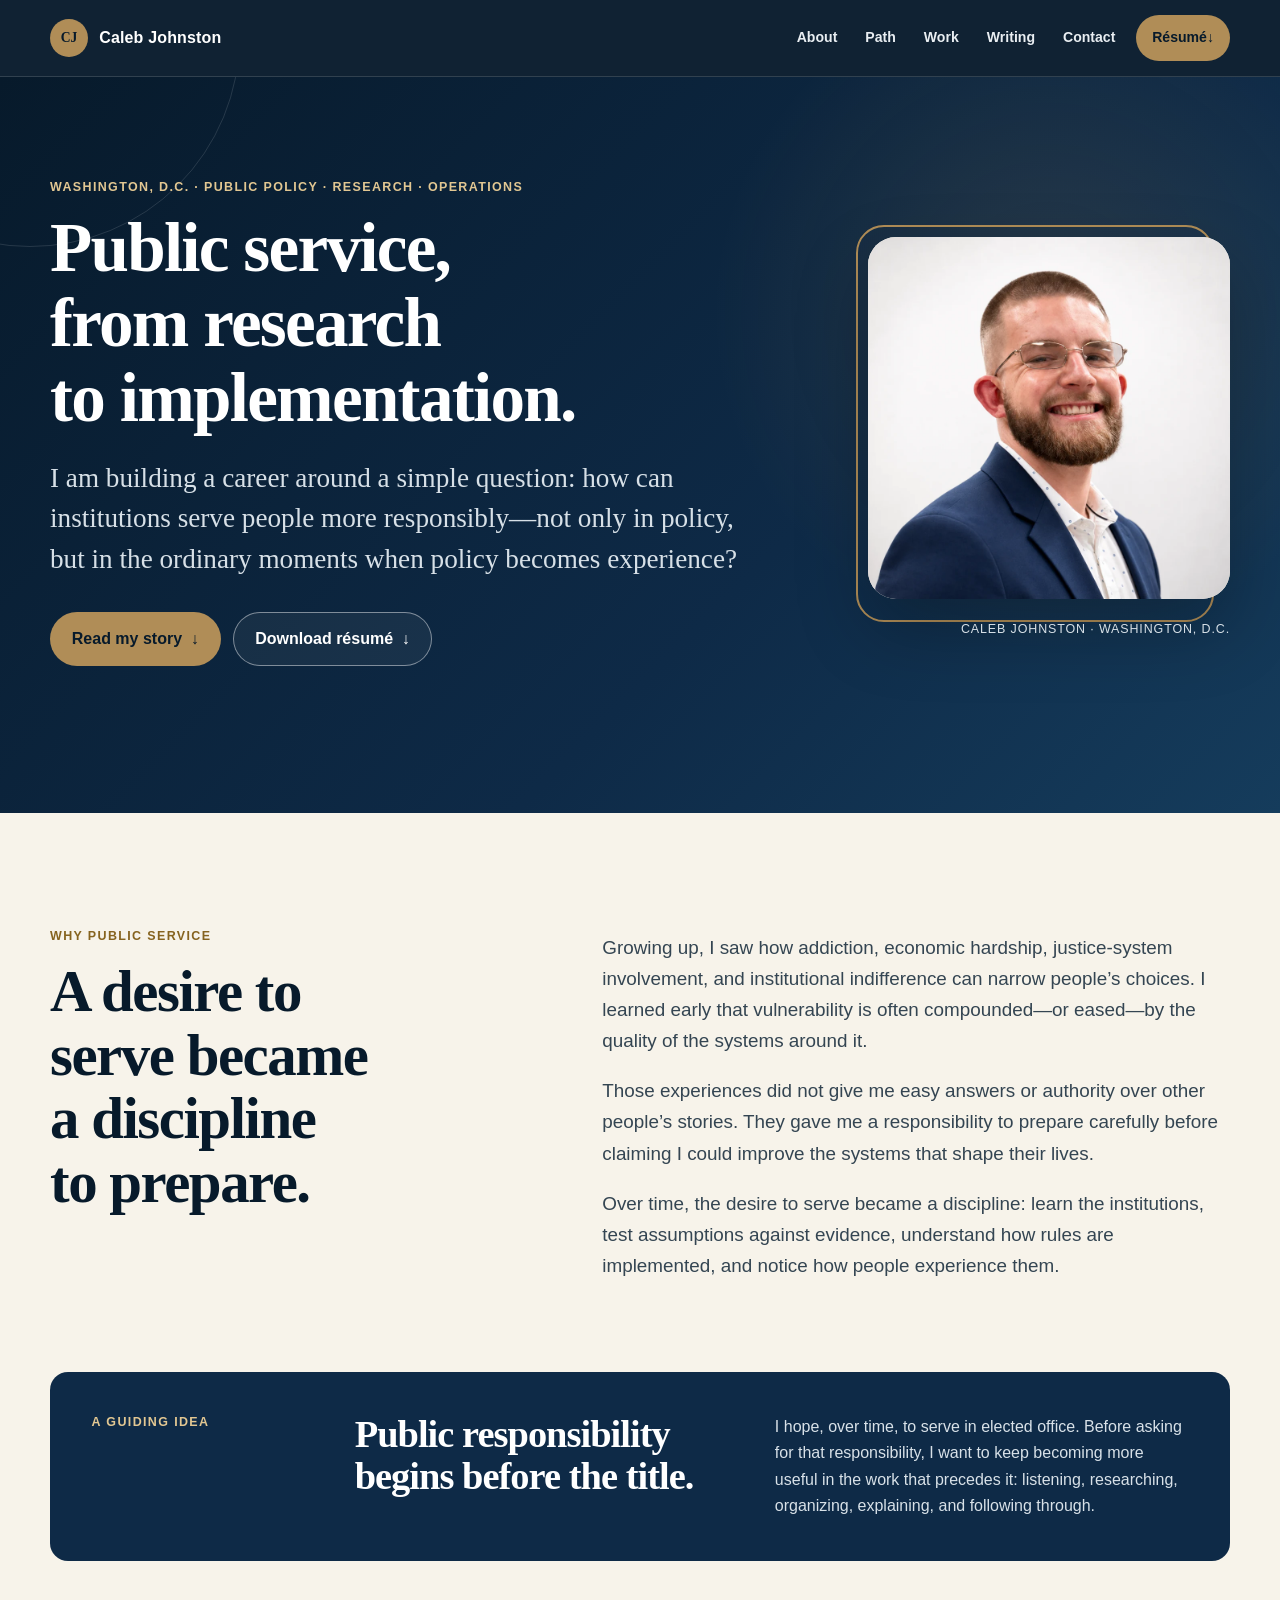
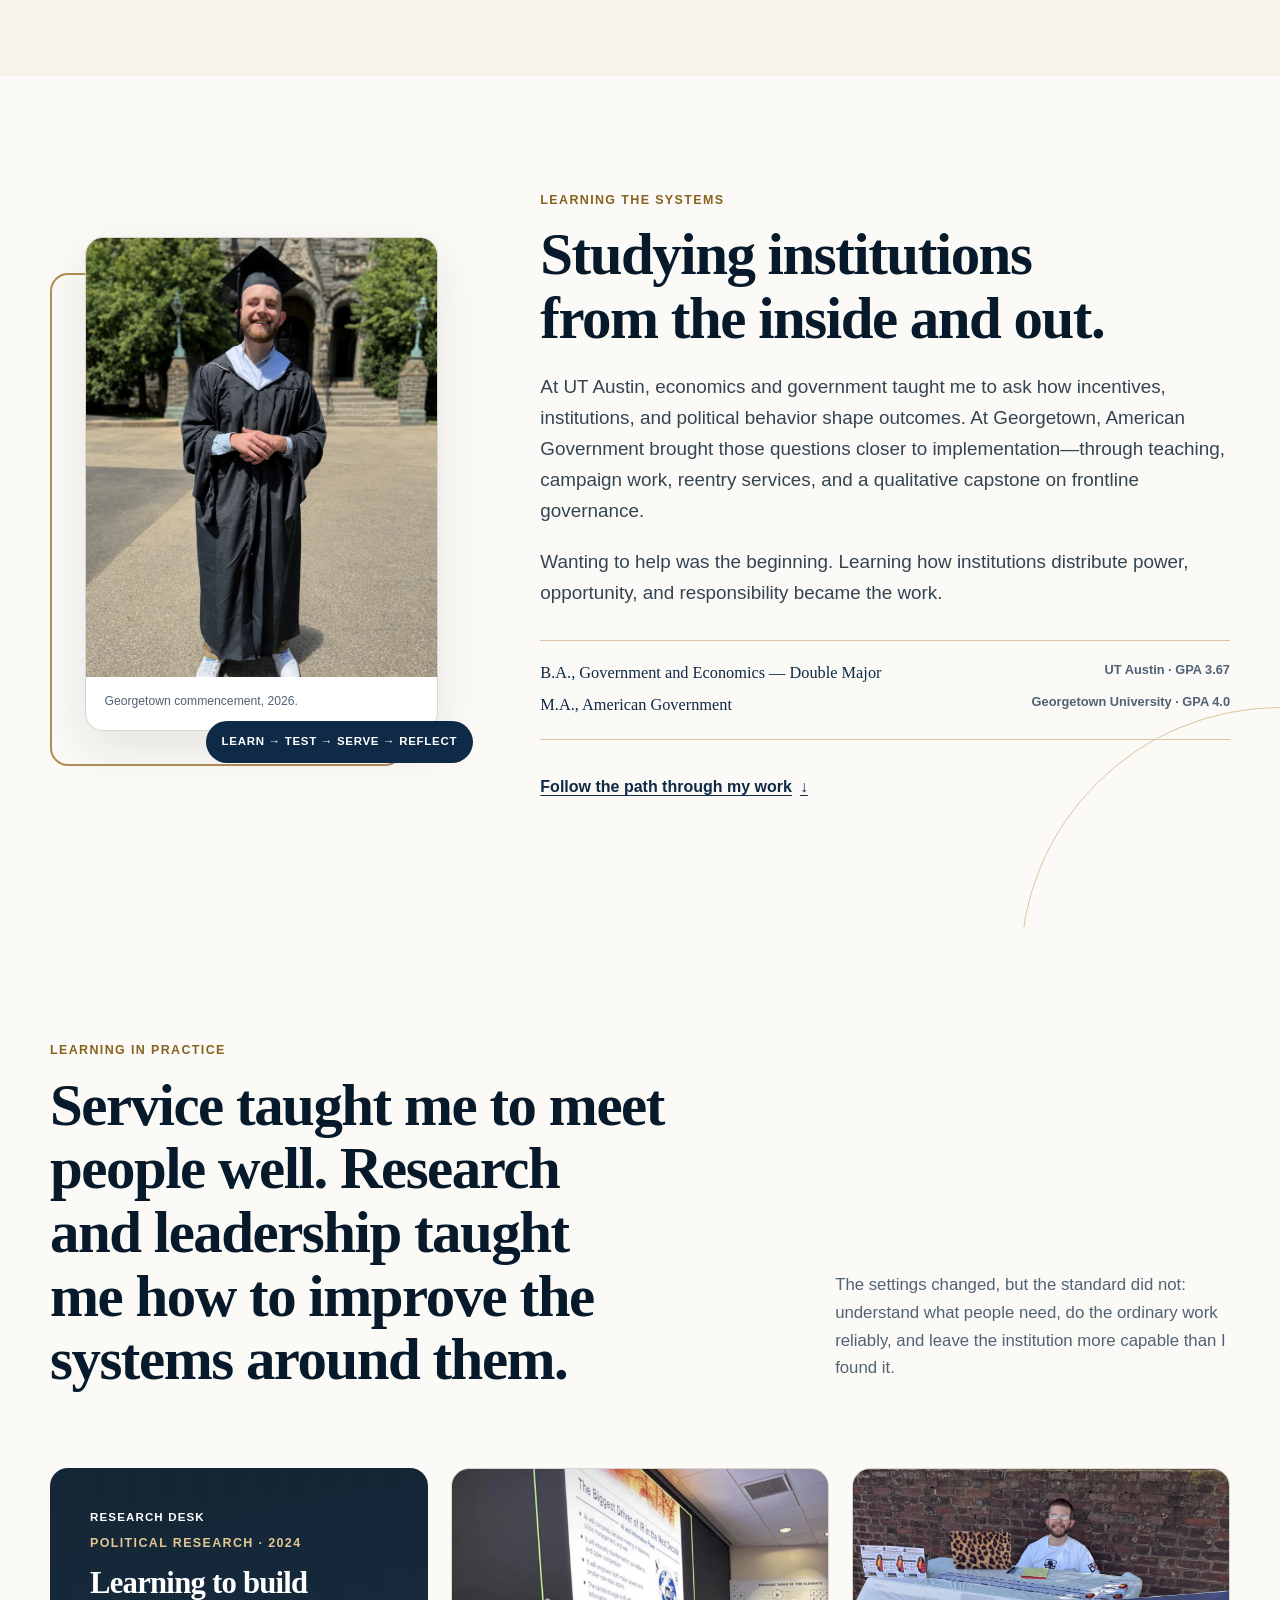
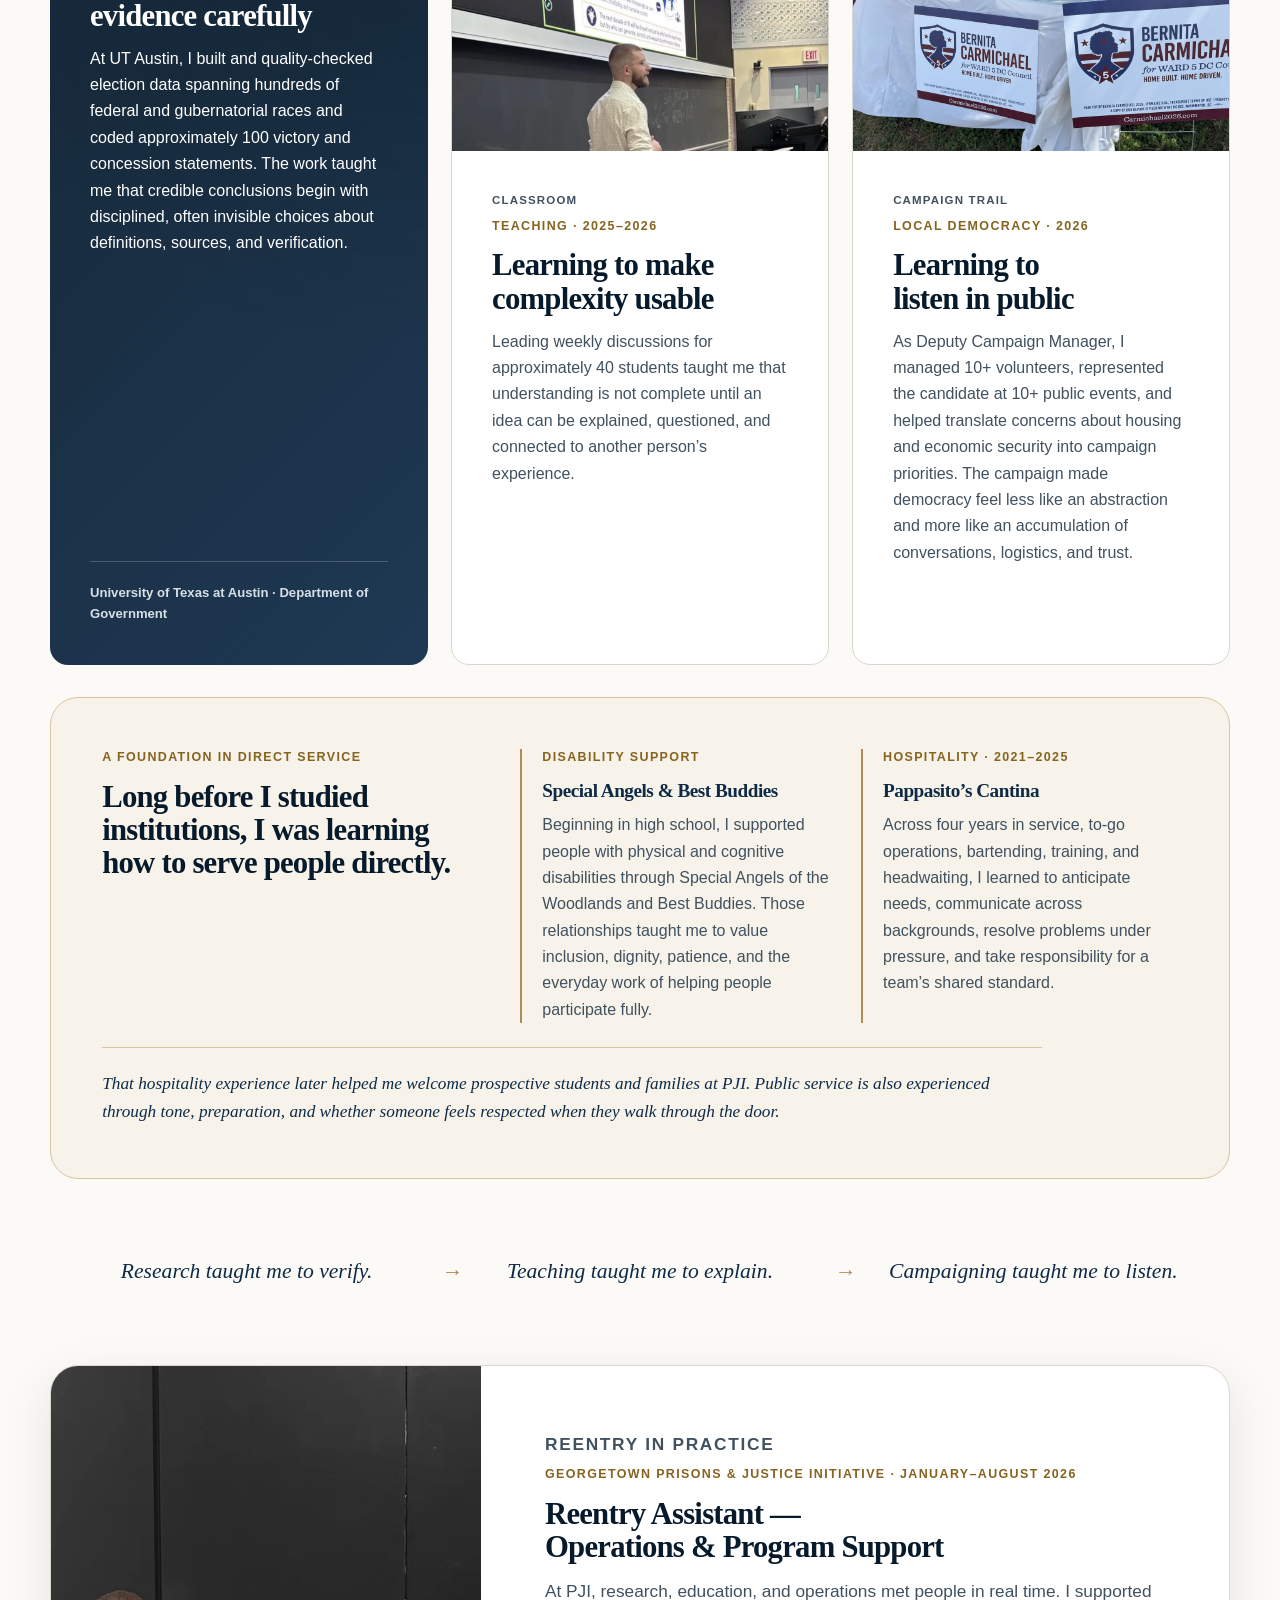
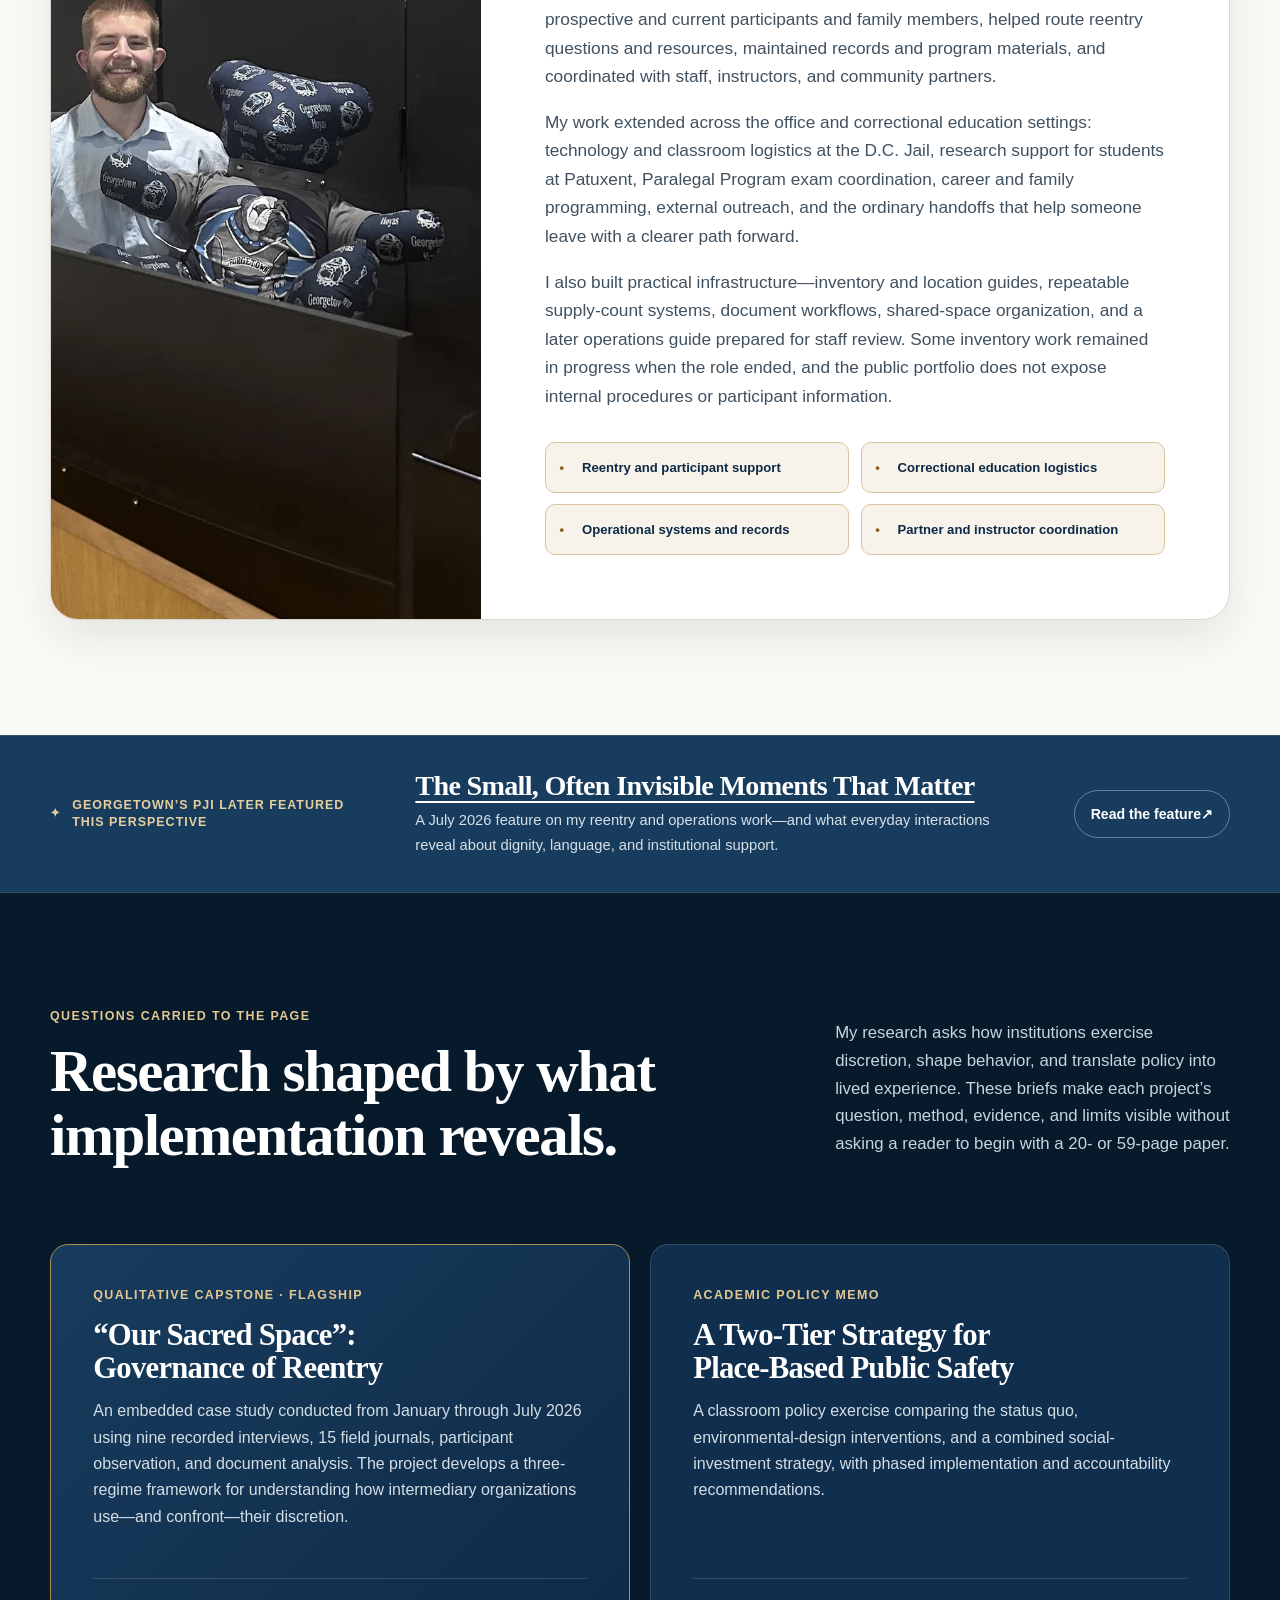
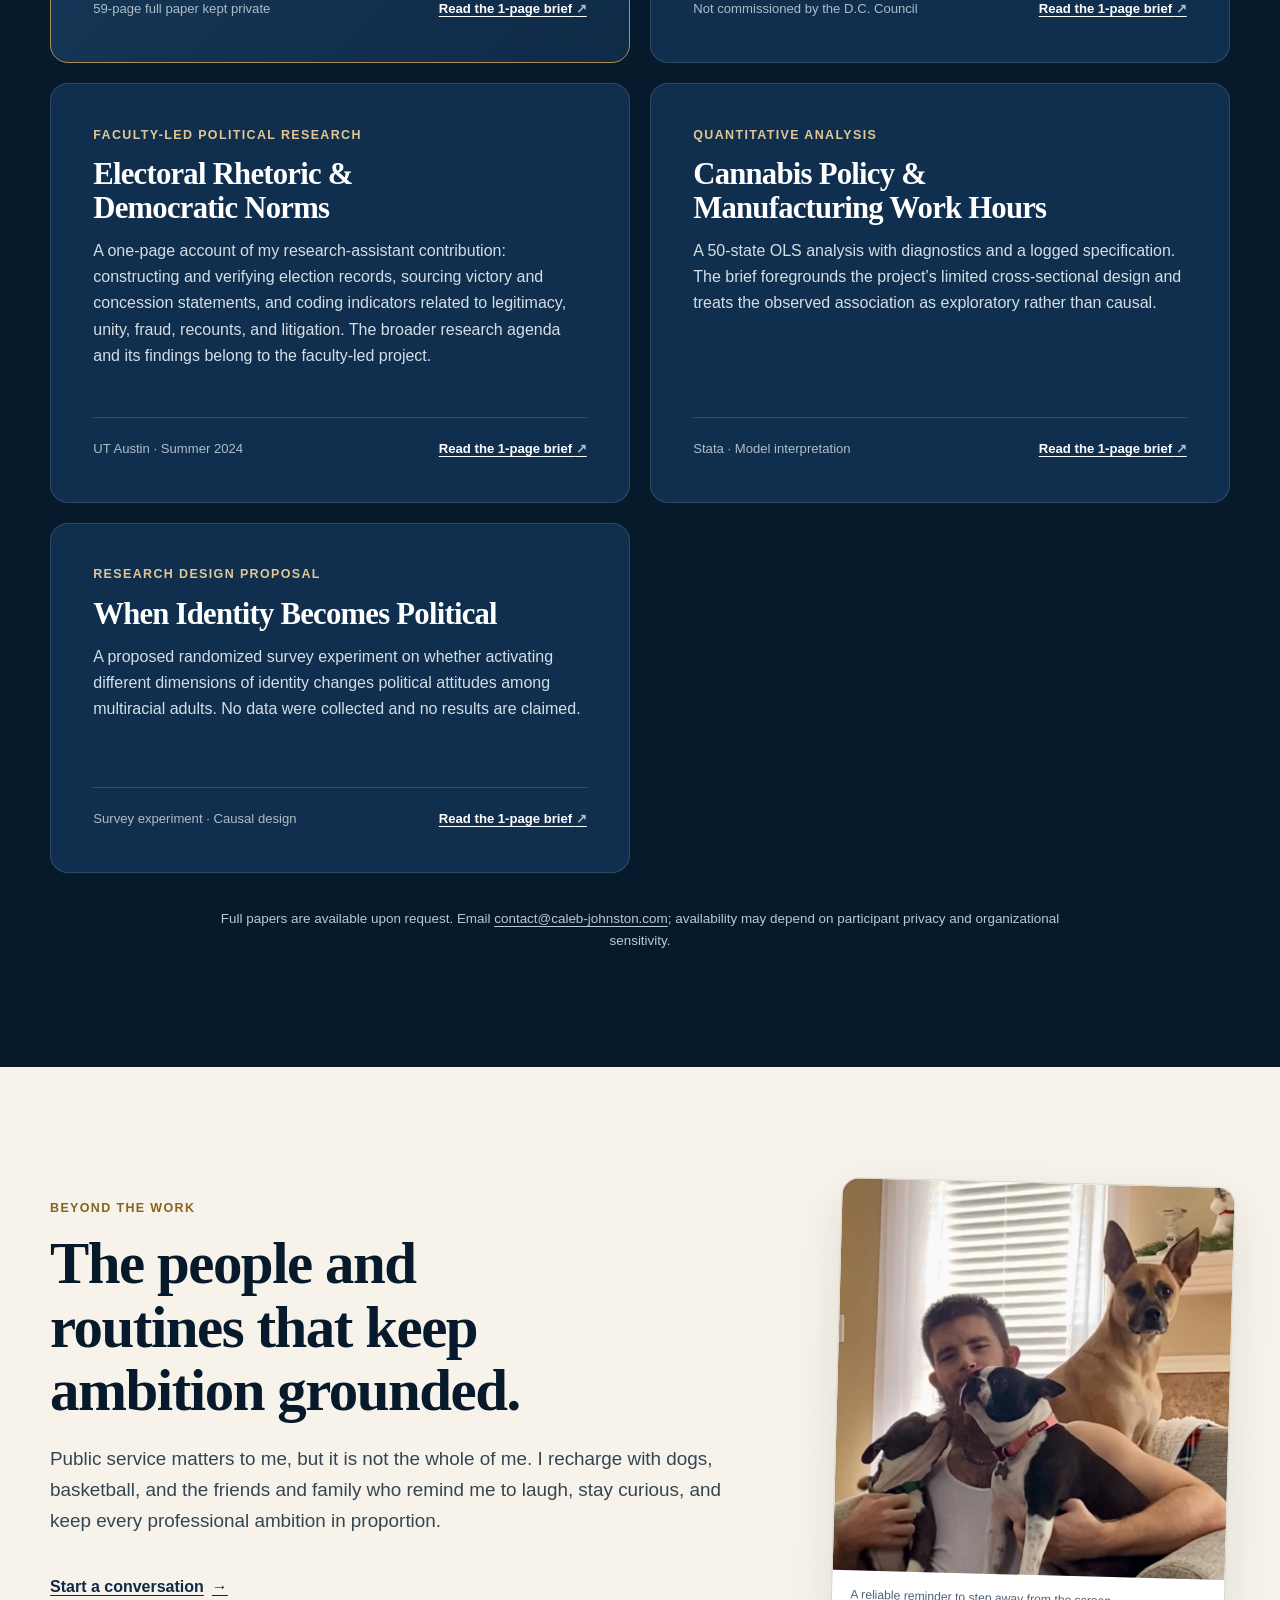
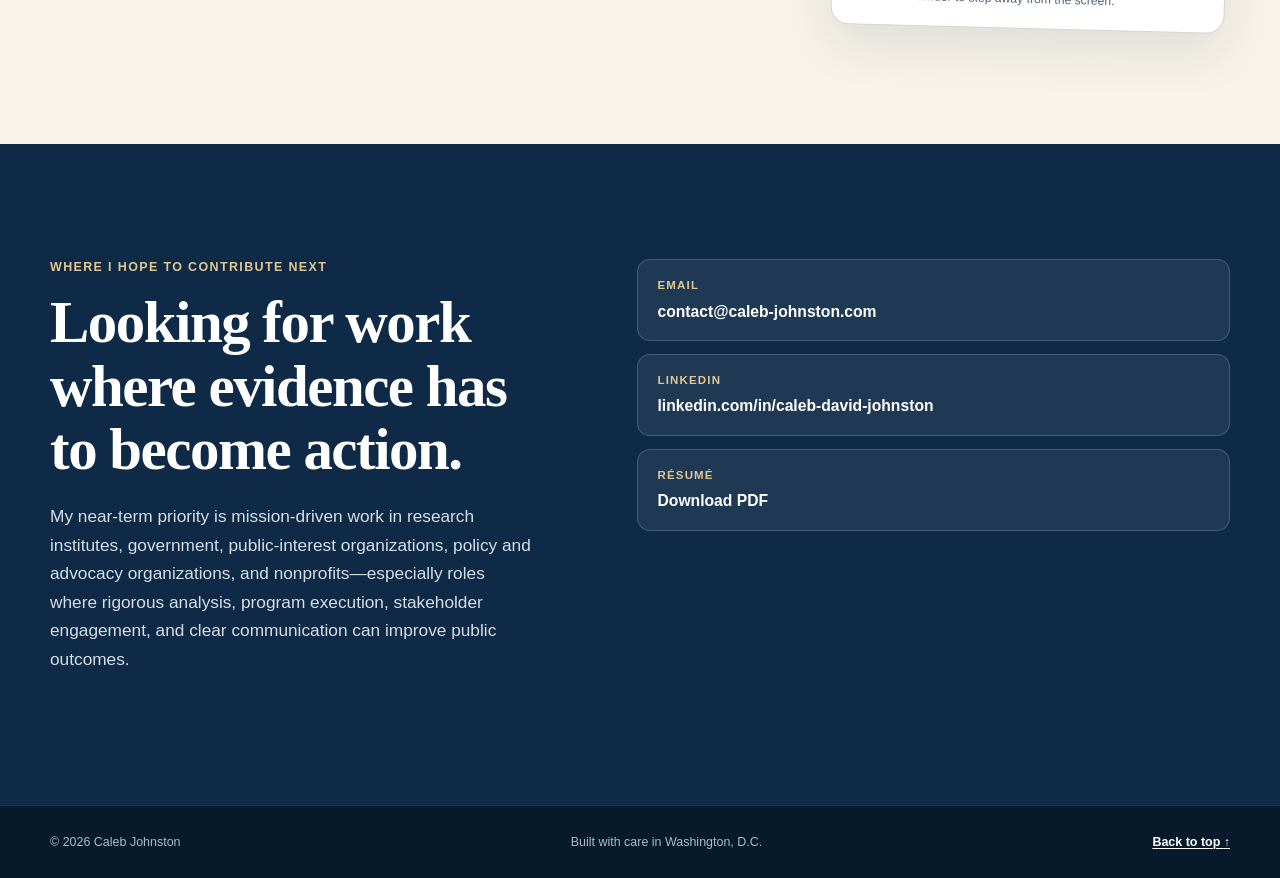
==== commit 3c110059: "Publish complete professional website overhaul" ====
--- a/index.html
+++ b/index.html
@@ -34,7 +34,7 @@
     "name": "Caleb Johnston",
     "url": "https://caleb-johnston.com/",
     "image": "https://caleb-johnston.com/assets/photos/caleb-johnston-headshot-900.jpg",
-    "email": "mailto:johnston.caleb325@gmail.com",
+    "email": "mailto:contact@caleb-johnston.com",
     "address": {
       "@type": "PostalAddress",
       "addressLocality": "Washington",
@@ -118,7 +118,7 @@
         <aside class="signature-idea" aria-labelledby="signature-title">
           <p class="mini-label">A guiding idea</p>
           <h3 id="signature-title">Public responsibility begins before the title.</h3>
-          <p>I want to earn larger responsibility by becoming useful in the work that precedes it: listening, researching, organizing, explaining, and following through.</p>
+          <p>I hope, over time, to serve in elected office. Before asking for that responsibility, I want to keep becoming more useful in the work that precedes it: listening, researching, organizing, explaining, and following through.</p>
         </aside>
       </div>
     </section>
@@ -131,7 +131,7 @@
               <source srcset="/assets/photos/georgetown-commencement.webp" type="image/webp">
               <img src="/assets/photos/georgetown-commencement.jpg" width="800" height="1000" loading="lazy" alt="Caleb Johnston wearing master’s graduation regalia outside a Georgetown campus building.">
             </picture>
-            <figcaption>Georgetown commencement, 2026. Degree requirements completed; conferral expected August 2026.</figcaption>
+            <figcaption>Georgetown commencement, 2026.</figcaption>
           </figure>
           <p class="path-marker" aria-hidden="true">Learn → test → serve → reflect</p>
         </div>
@@ -142,7 +142,7 @@
             <p>At UT Austin, economics and government taught me to ask how incentives, institutions, and political behavior shape outcomes. At Georgetown, American Government brought those questions closer to implementation—through teaching, campaign work, reentry services, and a qualitative capstone on frontline governance.</p>
             <p>Wanting to help was the beginning. Learning how institutions distribute power, opportunity, and responsibility became the work.</p>
           </div>
-          <p class="credential-line"><span>B.A., Economics and Government</span><strong>UT Austin · 2024</strong><span>M.A. requirements completed</span><strong>Georgetown University · Conferral expected Aug. 2026</strong></p>
+          <p class="credential-line"><span>B.A., Government and Economics — Double Major</span><strong>UT Austin · GPA 3.67</strong><span>M.A., American Government</span><strong>Georgetown University · GPA 4.0</strong></p>
           <a class="text-link" href="#work">Follow the path through my work <span aria-hidden="true">↓</span></a>
         </div>
       </div>
@@ -152,16 +152,16 @@
       <div class="wrap">
         <div class="section-heading">
           <div>
-            <p class="eyebrow">Four vantage points</p>
-            <h2 id="work-title">The research desk, the classroom, the campaign trail, and the front desk.</h2>
-          </div>
-          <p>Each setting taught me something different: how to structure evidence, explain complexity, listen in public, and turn plans into dependable systems.</p>
+            <p class="eyebrow">Learning in practice</p>
+            <h2 id="work-title">Service taught me to meet people well. Research and leadership taught me how to improve the systems around them.</h2>
+          </div>
+          <p>The settings changed, but the standard did not: understand what people need, do the ordinary work reliably, and leave the institution more capable than I found it.</p>
         </div>
 
         <div class="work-grid">
           <article class="work-card text-card research-card">
             <div class="work-card-body">
-              <p class="journey-step">01 · Research desk</p>
+              <p class="journey-step">Research desk</p>
               <p class="card-meta">Political research · 2024</p>
               <h3>Learning to build evidence carefully</h3>
               <p>At UT Austin, I built and quality-checked election data spanning hundreds of federal and gubernatorial races and coded approximately 100 victory and concession statements. The work taught me that credible conclusions begin with disciplined, often invisible choices about definitions, sources, and verification.</p>
@@ -177,7 +177,7 @@
               </picture>
             </figure>
             <div class="work-card-body">
-              <p class="journey-step">02 · Classroom</p>
+              <p class="journey-step">Classroom</p>
               <p class="card-meta">Teaching · 2025–2026</p>
               <h3>Learning to make complexity usable</h3>
               <p>Leading weekly discussions for approximately 40 students taught me that understanding is not complete until an idea can be explained, questioned, and connected to another person’s experience.</p>
@@ -193,13 +193,33 @@
               </picture>
             </figure>
             <div class="work-card-body">
-              <p class="journey-step">03 · Campaign trail</p>
+              <p class="journey-step">Campaign trail</p>
               <p class="card-meta">Local democracy · 2026</p>
               <h3>Learning to listen in public</h3>
               <p>As Deputy Campaign Manager, I managed 10+ volunteers, represented the candidate at 10+ public events, and helped translate concerns about housing and economic security into campaign priorities. The campaign made democracy feel less like an abstraction and more like an accumulation of conversations, logistics, and trust.</p>
               <p class="card-note">Carmichael for Ward 5 Council</p>
             </div>
           </article>
+        </div>
+
+        <div class="service-foundation" aria-labelledby="service-foundation-title">
+          <div>
+            <p class="eyebrow">A foundation in direct service</p>
+            <h3 id="service-foundation-title">Long before I studied institutions, I was learning how to serve people directly.</h3>
+          </div>
+          <div class="service-foundation-grid">
+            <article>
+              <p class="card-meta">Disability support</p>
+              <h4>Special Angels &amp; Best Buddies</h4>
+              <p>Beginning in high school, I supported people with physical and cognitive disabilities through Special Angels of the Woodlands and Best Buddies. Those relationships taught me to value inclusion, dignity, patience, and the everyday work of helping people participate fully.</p>
+            </article>
+            <article>
+              <p class="card-meta">Hospitality · 2021–2025</p>
+              <h4>Pappasito’s Cantina</h4>
+              <p>Across four years in service, to-go operations, bartending, training, and headwaiting, I learned to anticipate needs, communicate across backgrounds, resolve problems under pressure, and take responsibility for a team’s shared standard.</p>
+            </article>
+          </div>
+          <p class="service-bridge">That hospitality experience later helped me welcome prospective students and families at PJI. Public service is also experienced through tone, preparation, and whether someone feels respected when they walk through the door.</p>
         </div>
 
         <div class="chapter-turn" aria-hidden="true">
@@ -216,16 +236,18 @@
             </picture>
           </figure>
           <div class="spotlight-content">
-            <p class="journey-step">04 · Front desk</p>
-            <p class="card-meta">Georgetown Prisons &amp; Justice Initiative · Current role</p>
-            <h3>Operations &amp; Reentry Assistant</h3>
-            <p>At PJI, research and operations meet people in real time. I support reentry and educational programs while strengthening the practical systems behind them—from exam administration and employment-resource tracking to inventory, front-desk procedures, and intern onboarding.</p>
-            <p>The work has shown me that institutional quality is often measured in small things: whether materials are ready, a handoff is clear, and someone leaves with a path forward.</p>
-            <div class="metric-row" aria-label="Selected PJI scope">
-              <div><strong>3</strong><span>exam administrations</span></div>
-              <div><strong>Thousands</strong><span>supply items inventoried and organized</span></div>
-              <div><strong>≈50 / 12+</strong><span>returning citizens / incarcerated learners reached by supported services</span></div>
-            </div>
+            <p class="journey-step">Reentry in practice</p>
+            <p class="card-meta">Georgetown Prisons &amp; Justice Initiative · January–August 2026</p>
+            <h3>Reentry Assistant — Operations &amp; Program Support</h3>
+            <p>At PJI, research, education, and operations met people in real time. I supported prospective and current participants and family members, helped route reentry questions and resources, maintained records and program materials, and coordinated with staff, instructors, and community partners.</p>
+            <p>My work extended across the office and correctional education settings: technology and classroom logistics at the D.C. Jail, research support for students at Patuxent, Paralegal Program exam coordination, career and family programming, external outreach, and the ordinary handoffs that help someone leave with a clearer path forward.</p>
+            <p>I also built practical infrastructure—inventory and location guides, repeatable supply-count systems, document workflows, shared-space organization, and a later operations guide prepared for staff review. Some inventory work remained in progress when the role ended, and the public portfolio does not expose internal procedures or participant information.</p>
+            <ul class="pji-scope" aria-label="Selected PJI responsibilities">
+              <li>Reentry and participant support</li>
+              <li>Correctional education logistics</li>
+              <li>Operational systems and records</li>
+              <li>Partner and instructor coordination</li>
+            </ul>
           </div>
         </article>
       </div>
@@ -264,7 +286,7 @@
             </div>
             <div class="card-footer">
               <span>59-page full paper kept private</span>
-              <a href="/docs/caleb-johnston-capstone-brief.pdf">Read the 1-page brief <span aria-hidden="true">↗</span></a>
+              <a href="/docs/caleb-johnston-capstone-brief.pdf" aria-label="Read the one-page Governance of Reentry brief">Read the 1-page brief <span aria-hidden="true">↗</span></a>
             </div>
           </article>
 
@@ -276,7 +298,19 @@
             </div>
             <div class="card-footer">
               <span>Not commissioned by the D.C. Council</span>
-              <a href="/docs/caleb-johnston-public-safety-policy-brief.pdf">Read the 1-page brief <span aria-hidden="true">↗</span></a>
+              <a href="/docs/caleb-johnston-public-safety-policy-brief.pdf" aria-label="Read the one-page Public Safety Strategy brief">Read the 1-page brief <span aria-hidden="true">↗</span></a>
+            </div>
+          </article>
+
+          <article class="writing-card">
+            <div>
+              <p class="writing-type">Faculty-led political research</p>
+              <h3>Electoral Rhetoric &amp; Democratic Norms</h3>
+              <p>A one-page account of my research-assistant contribution: constructing and verifying election records, sourcing victory and concession statements, and coding indicators related to legitimacy, unity, fraud, recounts, and litigation. The broader research agenda and its findings belong to the faculty-led project.</p>
+            </div>
+            <div class="card-footer">
+              <span>UT Austin · Summer 2024</span>
+              <a href="/docs/caleb-johnston-electoral-rhetoric-brief.pdf" aria-label="Read the one-page Electoral Rhetoric and Democratic Norms brief">Read the 1-page brief <span aria-hidden="true">↗</span></a>
             </div>
           </article>
 
@@ -288,7 +322,7 @@
             </div>
             <div class="card-footer">
               <span>Stata · Model interpretation</span>
-              <a href="/docs/caleb-johnston-econometrics-brief.pdf">Read the 1-page brief <span aria-hidden="true">↗</span></a>
+              <a href="/docs/caleb-johnston-econometrics-brief.pdf" aria-label="Read the one-page Cannabis Policy and Manufacturing Work Hours brief">Read the 1-page brief <span aria-hidden="true">↗</span></a>
             </div>
           </article>
 
@@ -300,12 +334,12 @@
             </div>
             <div class="card-footer">
               <span>Survey experiment · Causal design</span>
-              <a href="/docs/caleb-johnston-identity-survey-design-brief.pdf">Read the 1-page brief <span aria-hidden="true">↗</span></a>
-            </div>
-          </article>
-        </div>
-
-        <p class="availability-note">Full papers are available upon request. Email <a href="mailto:johnston.caleb325@gmail.com">johnston.caleb325@gmail.com</a>; availability may depend on participant privacy and organizational sensitivity.</p>
+              <a href="/docs/caleb-johnston-identity-survey-design-brief.pdf" aria-label="Read the one-page When Identity Becomes Political brief">Read the 1-page brief <span aria-hidden="true">↗</span></a>
+            </div>
+          </article>
+        </div>
+
+        <p class="availability-note">Full papers are available upon request. Email <a href="mailto:contact@caleb-johnston.com">contact@caleb-johnston.com</a>; availability may depend on participant privacy and organizational sensitivity.</p>
       </div>
     </section>
 
@@ -324,7 +358,7 @@
           <figure class="photo-card dog-card">
             <picture>
               <source srcset="/assets/photos/caleb-and-dog.webp" type="image/webp">
-              <img src="/assets/photos/caleb-and-dog.jpg" width="900" height="900" loading="lazy" alt="Caleb Johnston smiling while holding a tan dog.">
+              <img src="/assets/photos/caleb-and-dog.jpg" width="900" height="900" loading="lazy" alt="Caleb Johnston relaxing at home with three dogs.">
             </picture>
             <figcaption>A reliable reminder to step away from the screen.</figcaption>
           </figure>
@@ -337,12 +371,12 @@
         <div>
           <p class="eyebrow">Where I hope to contribute next</p>
           <h2 id="contact-title">Looking for work where evidence has to become action.</h2>
-          <p>I am exploring roles in policy research, program operations, justice, government, and mission-driven organizations—especially where strong analysis must lead to stronger implementation.</p>
+          <p>My near-term priority is mission-driven work in research institutes, government, public-interest organizations, policy and advocacy organizations, and nonprofits—especially roles where rigorous analysis, program execution, stakeholder engagement, and clear communication can improve public outcomes.</p>
         </div>
         <div class="contact-actions">
-          <a class="contact-link" href="mailto:johnston.caleb325@gmail.com">
+          <a class="contact-link" href="mailto:contact@caleb-johnston.com">
             <span>Email</span>
-            <strong>johnston.caleb325@gmail.com</strong>
+            <strong>contact@caleb-johnston.com</strong>
           </a>
           <a class="contact-link" href="https://www.linkedin.com/in/caleb-david-johnston">
             <span>LinkedIn</span>
--- a/styles.css
+++ b/styles.css
@@ -42,9 +42,9 @@
 a { color: inherit; text-underline-offset: 0.2em; text-decoration-thickness: 0.08em; }
 a:hover { text-decoration-color: var(--gold-400); }
 :focus-visible { outline: 3px solid var(--gold-400); outline-offset: 4px; border-radius: 4px; }
-h1, h2, h3, p { margin-top: 0; }
-
-h1, h2, h3 {
+h1, h2, h3, h4, p { margin-top: 0; }
+
+h1, h2, h3, h4 {
   color: var(--navy-950);
   font-family: var(--serif);
   font-weight: 700;
@@ -56,6 +56,7 @@
 h1 { max-width: 820px; margin-bottom: 1.4rem; font-size: clamp(3.15rem, 7.1vw, 6.7rem); }
 h2 { margin-bottom: 1.25rem; font-size: clamp(2.25rem, 4.6vw, 4.35rem); }
 h3 { margin-bottom: 0.8rem; font-size: clamp(1.45rem, 2.4vw, 2.05rem); }
+h4 { margin-bottom: 0.65rem; font-size: 1.2rem; }
 .wrap { width: min(calc(100% - 2.4rem), var(--max)); margin-inline: auto; }
 .section { padding-block: clamp(5rem, 9vw, 8.7rem); scroll-margin-top: 88px; }
 
@@ -153,7 +154,7 @@
 .hero-grid { position: relative; display: grid; grid-template-columns: minmax(0, 1.45fr) minmax(300px, 0.72fr); align-items: center; gap: clamp(3rem, 7vw, 7rem); }
 .hero-copy { min-width: 0; }
 .hero .eyebrow { color: #e2c792; }
-.hero h1 { color: var(--white); }
+.hero h1 { color: var(--white); font-size: clamp(3.15rem, 5.4vw, 5rem); }
 .hero-lede { max-width: 720px; margin-bottom: 2rem; color: #d7e0e7; font-family: var(--serif); font-size: clamp(1.25rem, 2.15vw, 1.7rem); line-height: 1.5; }
 .button-row { display: flex; flex-wrap: wrap; margin-bottom: 2rem; gap: 0.8rem; }
 
@@ -245,11 +246,21 @@
 .text-card .card-meta { color: #e2c792; }
 .text-card .card-note { color: #d7e0e7; border-color: rgb(255 255 255 / 20%); }
 .text-card .journey-step { color: #e2c792; }
+.service-foundation { display: grid; grid-template-columns: 0.7fr 1.3fr; margin-top: 2rem; padding: clamp(2rem, 4vw, 3.5rem); gap: 1.5rem clamp(2rem, 5vw, 4.5rem); background: var(--ivory); border: 1px solid var(--gold-200); border-radius: var(--radius-lg); }
+.service-foundation h3 { max-width: 520px; }
+.service-foundation-grid { display: grid; grid-template-columns: repeat(2, minmax(0, 1fr)); gap: 1.5rem; }
+.service-foundation-grid article { padding-left: 1.25rem; border-left: 2px solid var(--gold-400); }
+.service-foundation-grid h4 { color: var(--navy-900); }
+.service-foundation-grid p:last-child { margin: 0; color: #40515f; }
+.service-bridge { grid-column: 1 / -1; max-width: 940px; margin: 0; padding-top: 1.35rem; color: var(--navy-900); border-top: 1px solid var(--gold-200); font-family: var(--serif); font-size: 1.08rem; font-style: italic; }
 .chapter-turn { display: grid; grid-template-columns: repeat(3, 1fr); margin: clamp(2.5rem, 5vw, 4rem) 0; color: var(--navy-900); font-family: var(--serif); font-size: clamp(1.05rem, 1.8vw, 1.35rem); font-style: italic; text-align: center; }
 .chapter-turn span { position: relative; padding: 0.7rem 1.4rem; }
 .chapter-turn span + span::before { position: absolute; left: -0.1rem; color: var(--gold-400); content: "→"; font-family: var(--sans); font-style: normal; }
 .pji-synthesis { margin-bottom: 0; }
 .pji-synthesis .spotlight-content > p:not(.card-meta, .journey-step) { max-width: 760px; }
+.pji-scope { display: grid; grid-template-columns: repeat(2, minmax(0, 1fr)); margin: 2rem 0 0; padding: 0; gap: 0.7rem; list-style: none; }
+.pji-scope li { position: relative; padding: 0.85rem 0.9rem 0.85rem 2.25rem; color: var(--navy-900); background: var(--ivory); border: 1px solid var(--gold-200); border-radius: 10px; font-size: 0.82rem; font-weight: 800; }
+.pji-scope li::before { position: absolute; left: 0.85rem; color: var(--gold-600); content: "•"; }
 
 .writing { color: var(--white); background: var(--navy-950); }
 .light-heading h2 { color: var(--white); }
@@ -307,7 +318,7 @@
   .hero-grid, .spotlight-card, .beyond-grid, .path-grid { grid-template-columns: 1fr; }
   .hero-copy { max-width: 850px; }
   .hero-portrait { width: min(76vw, 520px); margin-inline: auto; }
-  .about-grid, .contact-inner { grid-template-columns: 1fr; }
+  .about-grid, .contact-inner, .service-foundation { grid-template-columns: 1fr; }
   .signature-idea { grid-template-columns: 0.42fr 1fr; }
   .signature-idea > p:last-child { grid-column: 2; }
   .feature-inner { grid-template-columns: 1fr auto; }
@@ -326,15 +337,15 @@
 }
 
 @media (max-width: 760px) {
-  html { scroll-padding-top: 132px; }
+  html { scroll-padding-top: 166px; }
   .nav-shell { display: block; padding-top: 0.45rem; }
-  .brand { min-height: 42px; }
+  .brand { min-height: 44px; }
   .brand-name { display: inline; }
-  .site-nav { width: 100%; }
-  .site-nav ul { width: max-content; }
-  .site-nav a { min-height: 48px; padding-inline: 0.78rem; }
-  .site-nav .nav-resume { min-height: 40px; }
-  .section-heading, .work-grid, .writing-grid { grid-template-columns: 1fr; }
+  .site-nav { width: 100%; overflow: visible; }
+  .site-nav ul { display: grid; width: 100%; padding-bottom: 0.55rem; grid-template-columns: repeat(3, minmax(0, 1fr)); gap: 0.2rem; }
+  .site-nav a { width: 100%; min-height: 44px; padding: 0.55rem 0.35rem; justify-content: center; }
+  .site-nav .nav-resume { min-height: 44px; margin-left: 0; padding-inline: 0.45rem; }
+  .section-heading, .work-grid, .writing-grid, .service-foundation-grid, .pji-scope { grid-template-columns: 1fr; }
   .section-heading { gap: 1rem; }
   .signature-idea { grid-template-columns: 1fr; }
   .signature-idea > p:last-child { grid-column: auto; }
@@ -357,7 +368,7 @@
   .wrap { width: min(calc(100% - 1.4rem), var(--max)); }
   .brand-name { font-size: 0.88rem; }
   .hero { padding-top: 4rem; }
-  h1 { max-width: 100%; font-size: clamp(2.2rem, 10.8vw, 2.65rem); }
+  h1, .hero h1 { max-width: 100%; font-size: clamp(2.2rem, 10.8vw, 2.65rem); }
   .button-row, .button { width: 100%; }
   .hero-portrait { width: 88vw; }
   .path-visual { width: 88vw; padding: 0 0 1.5rem 1.5rem; }
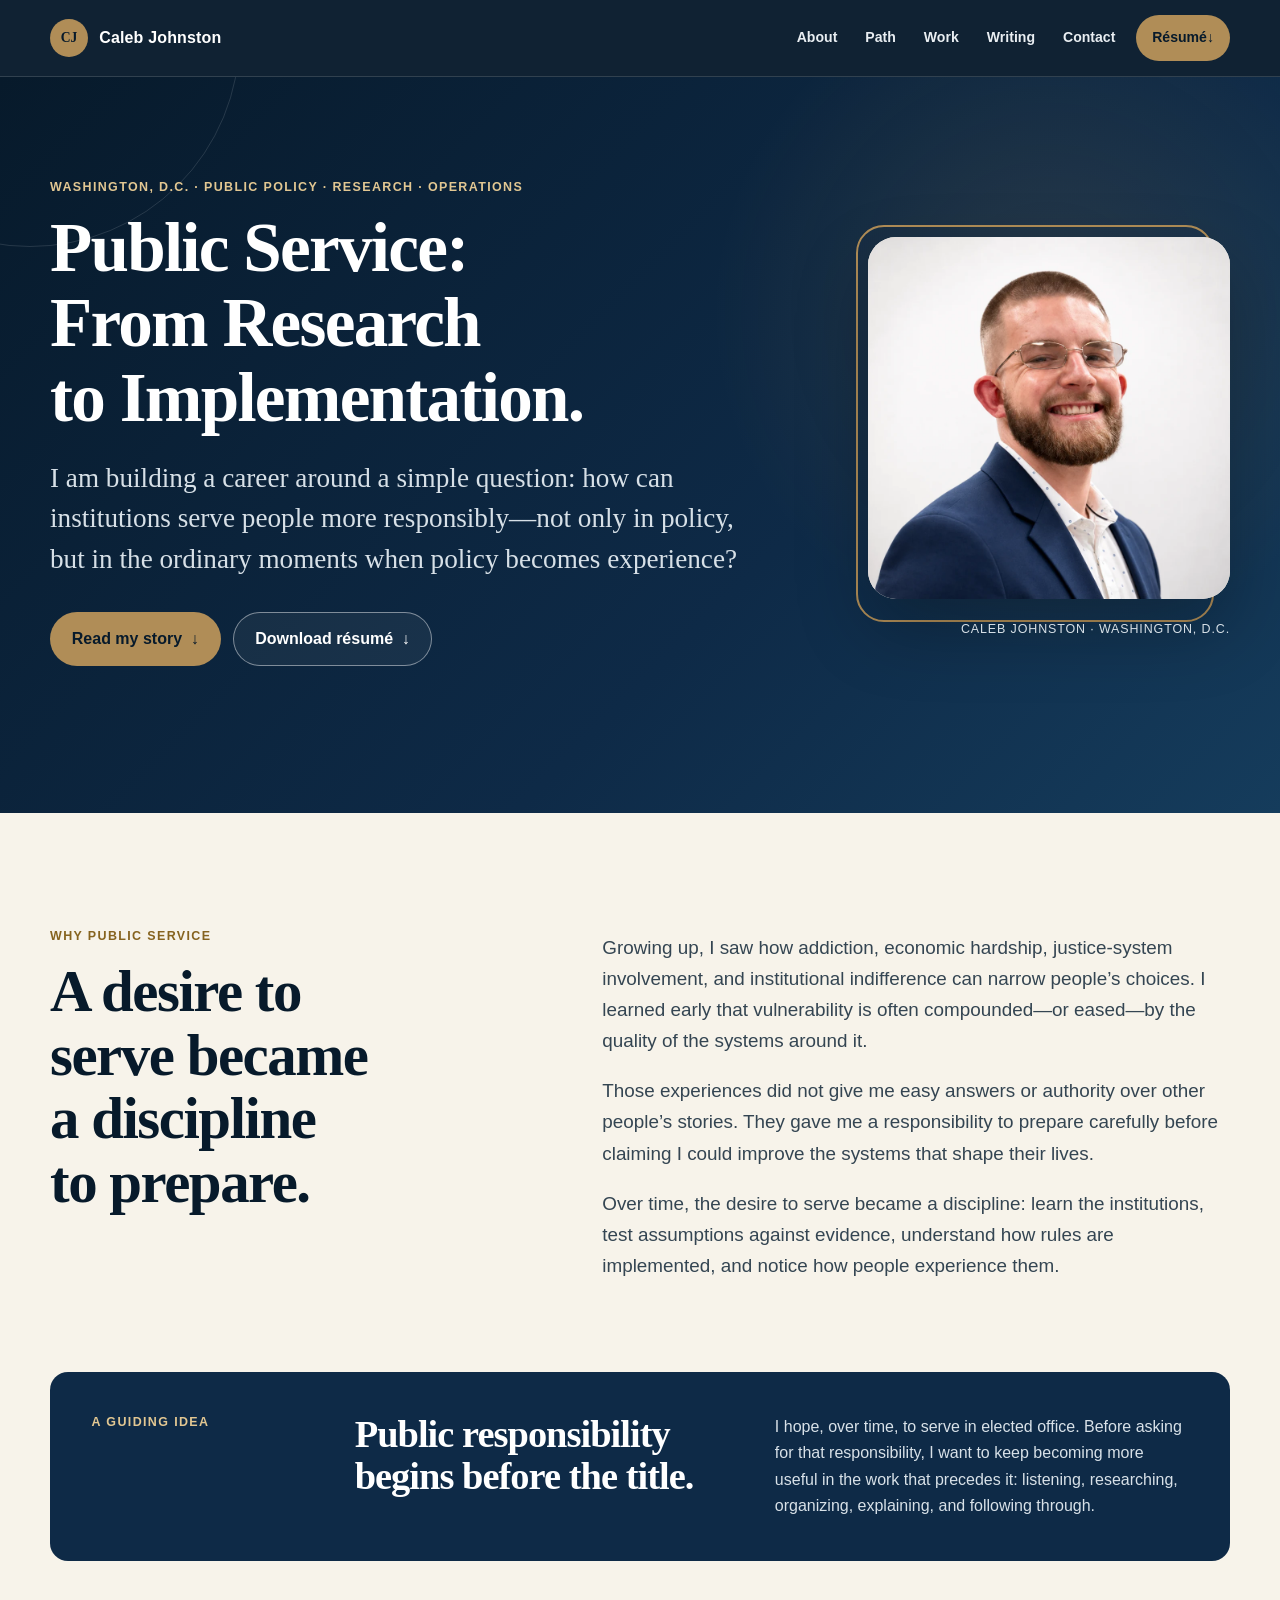
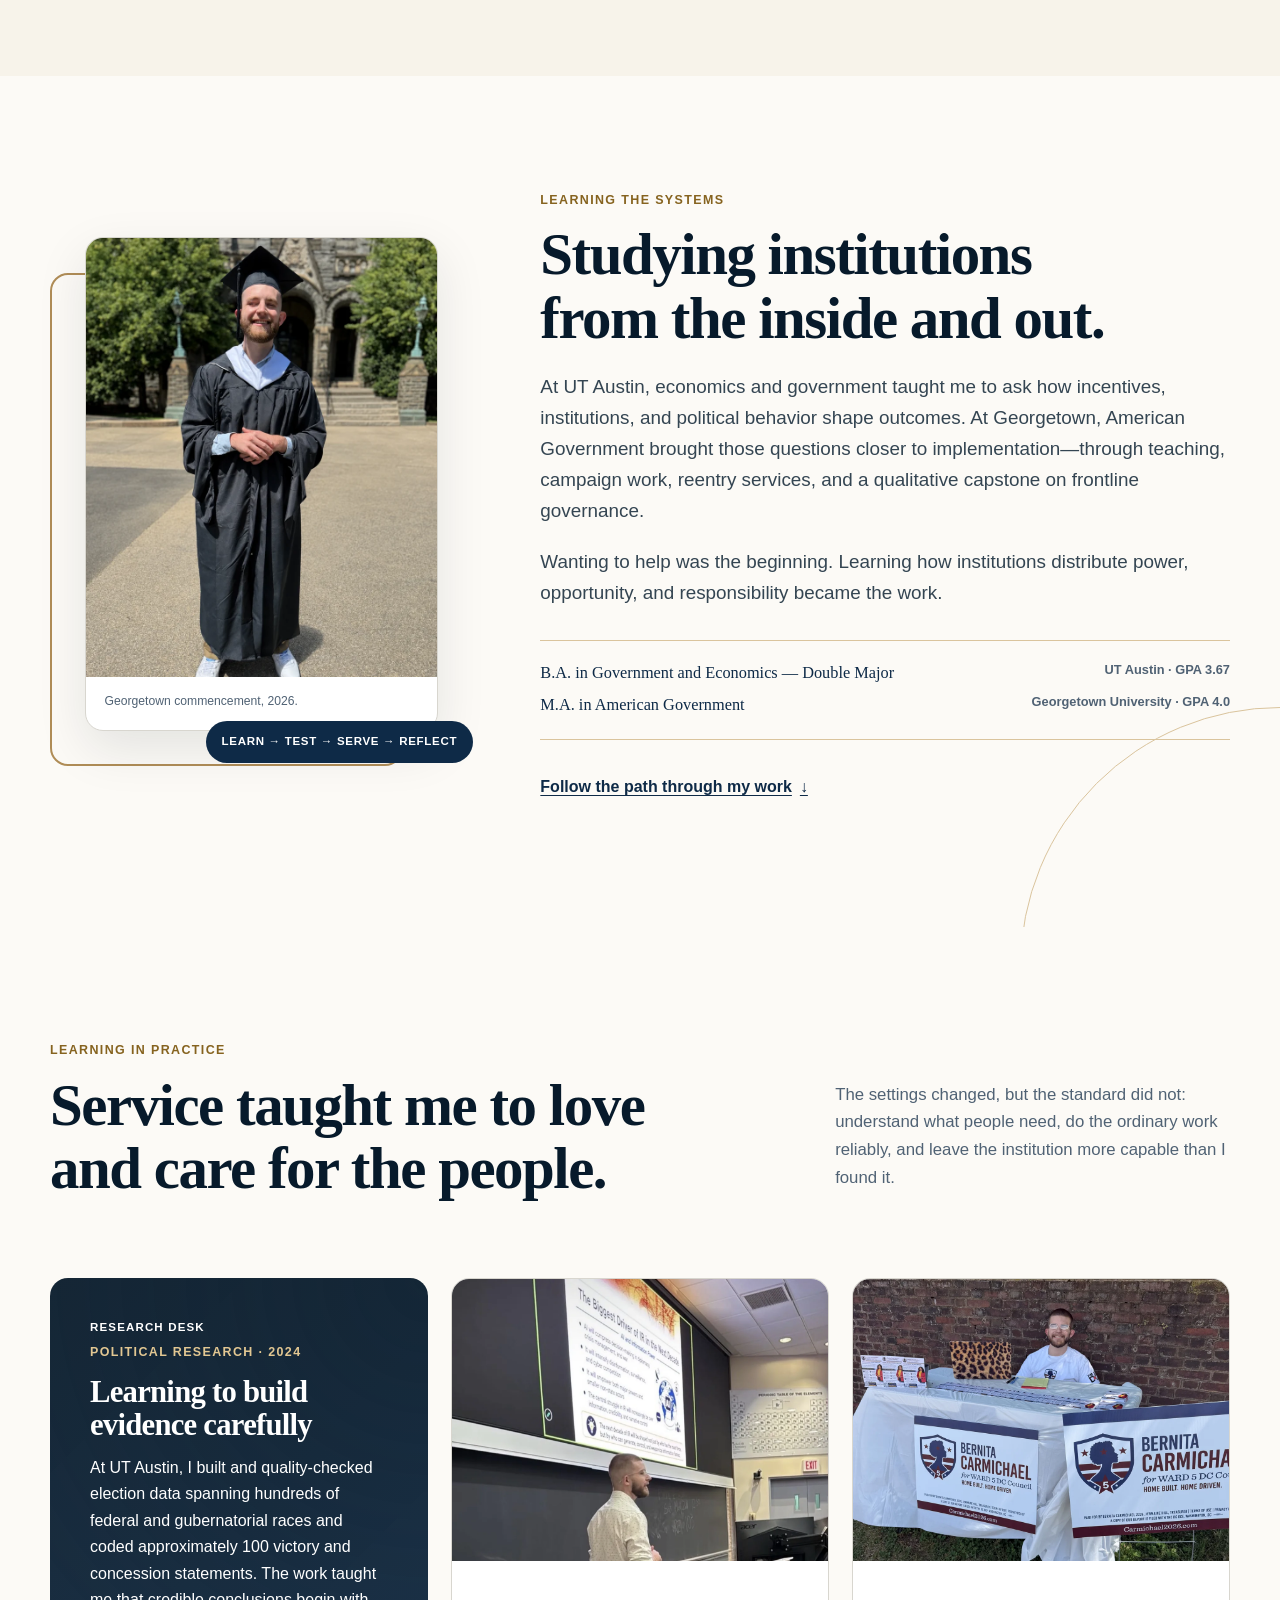
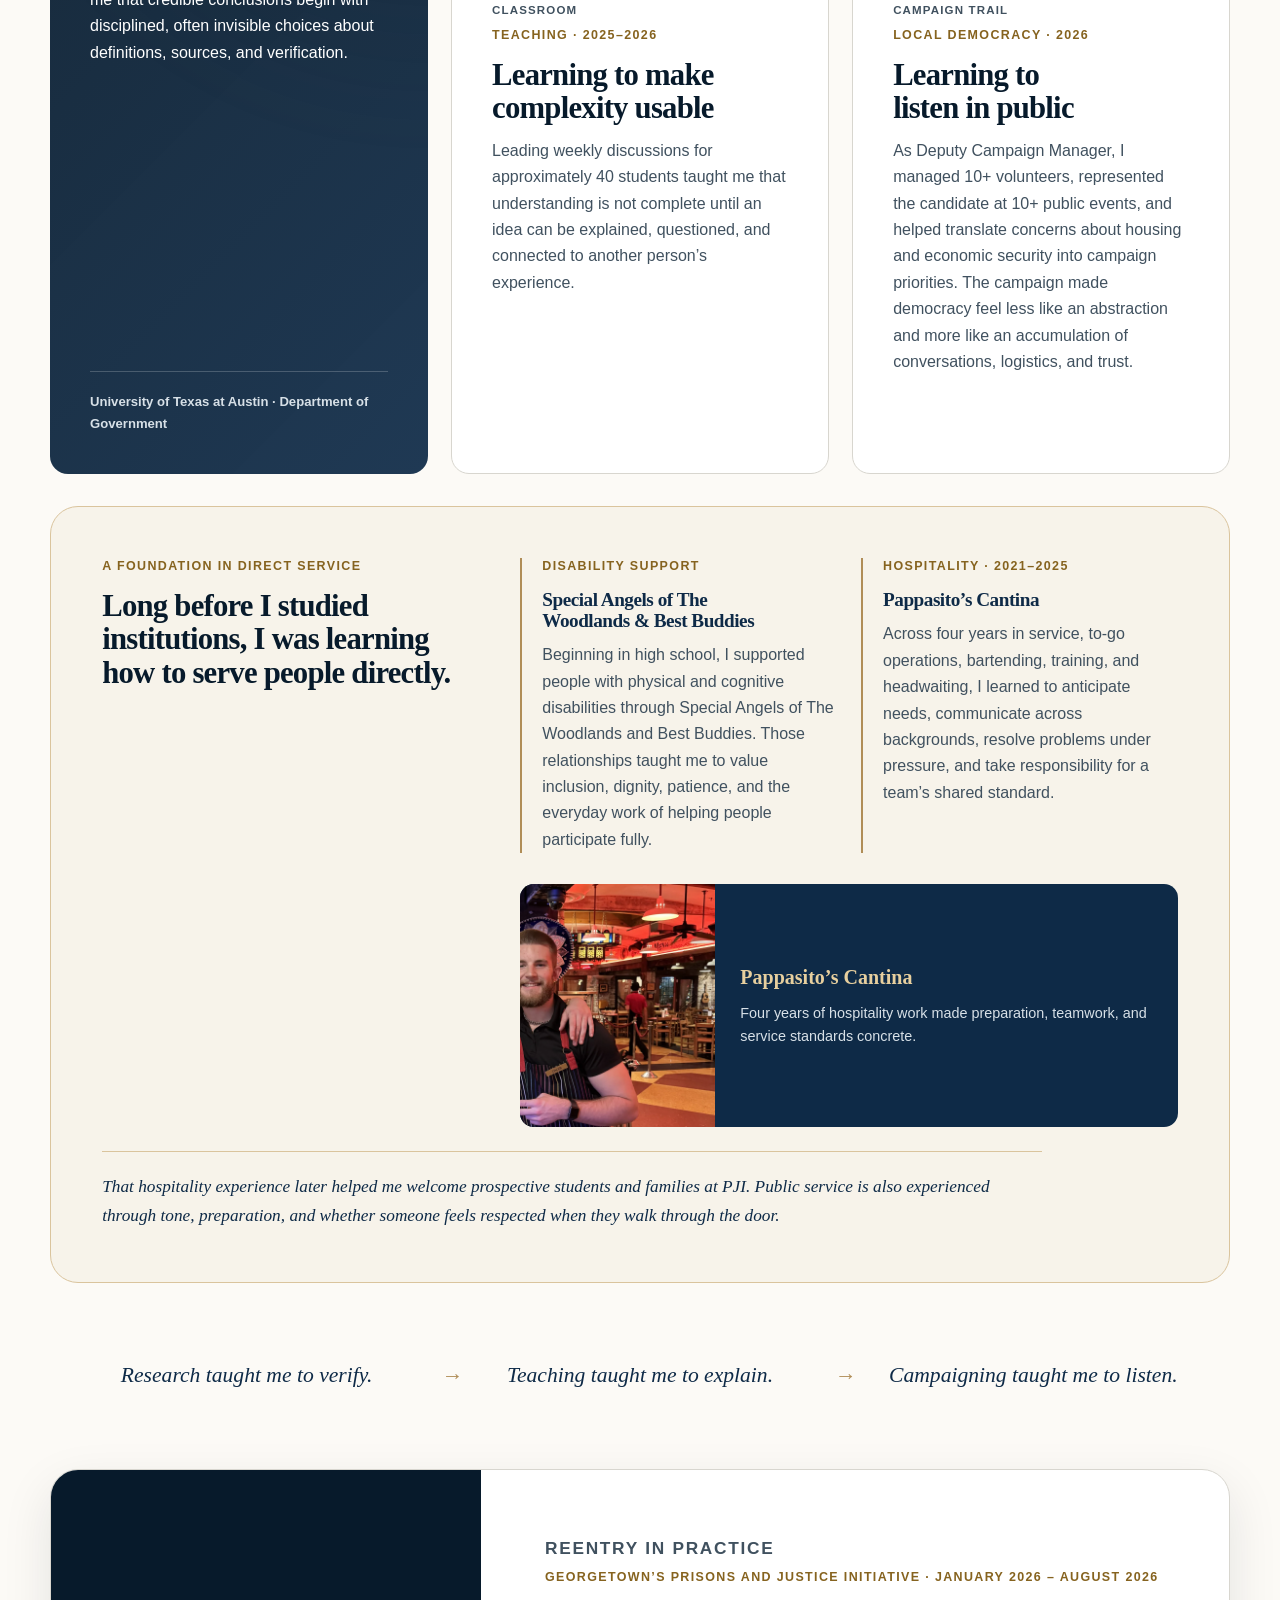
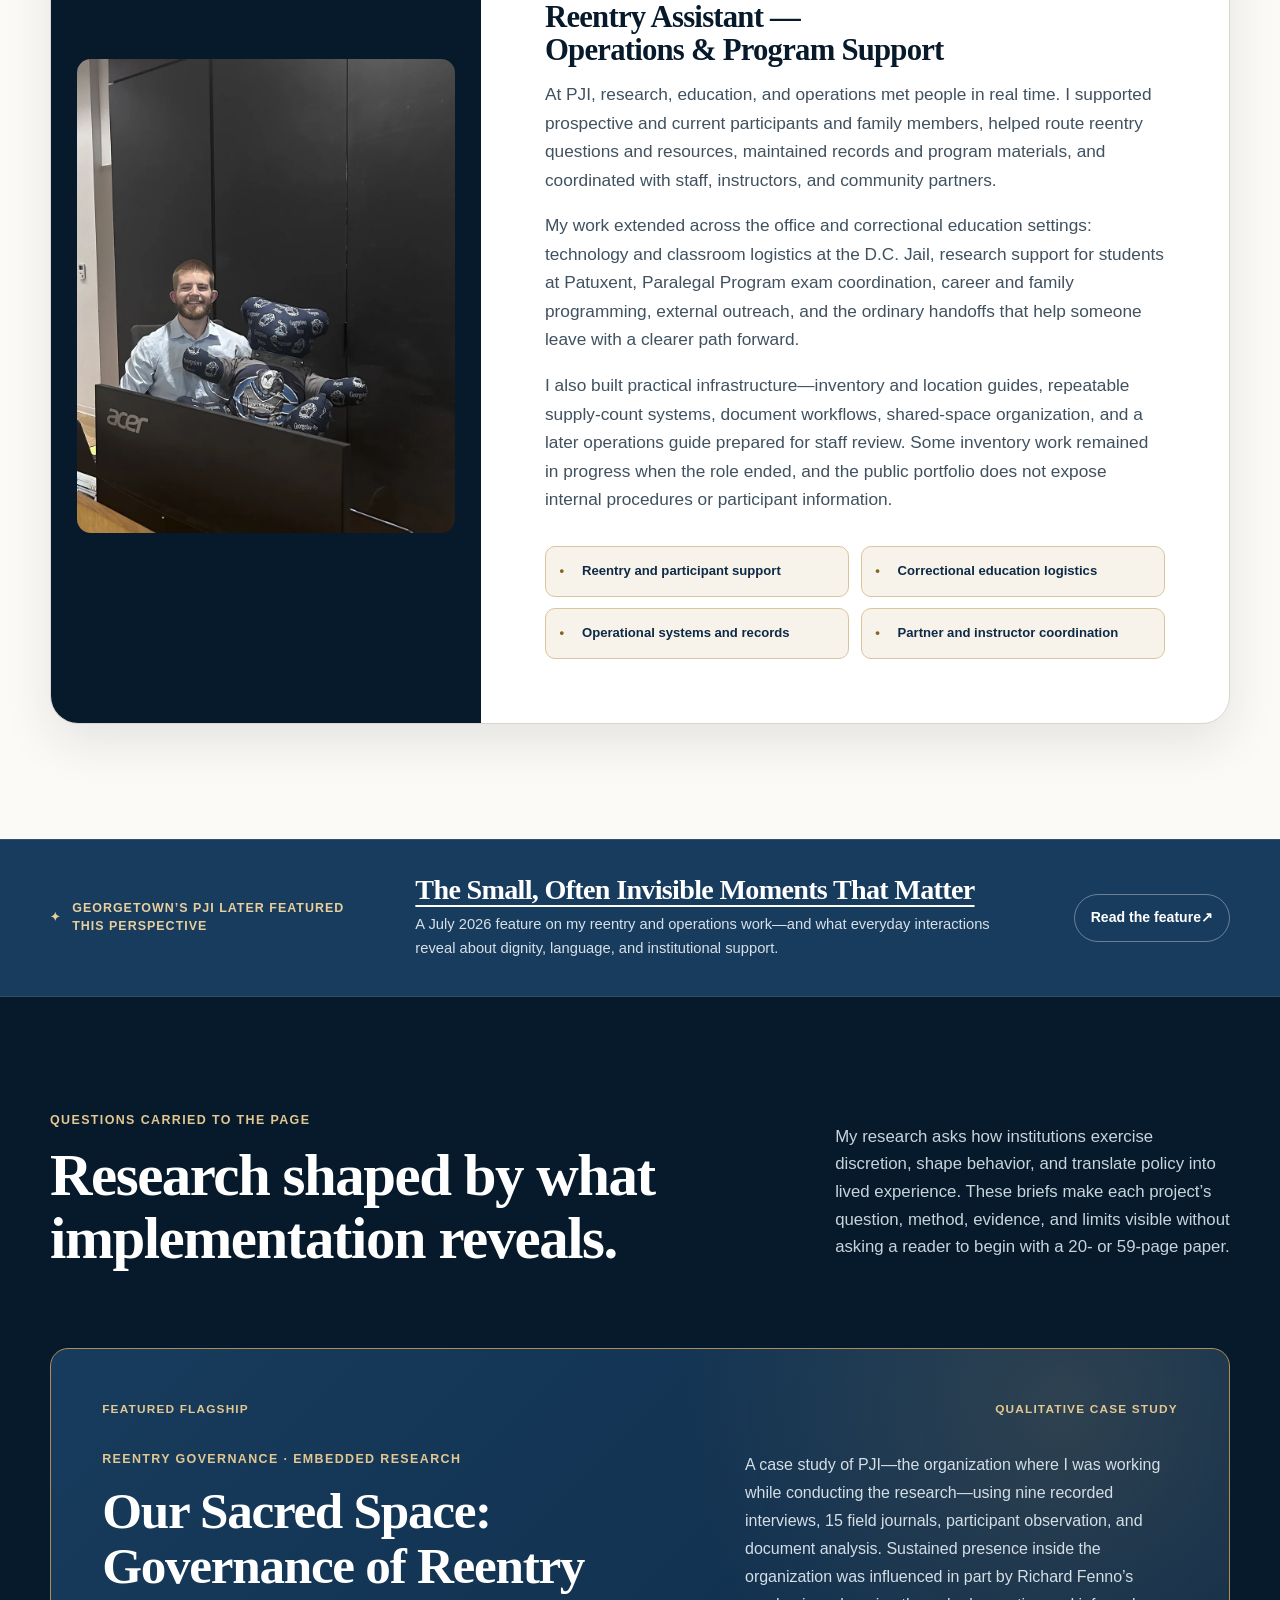
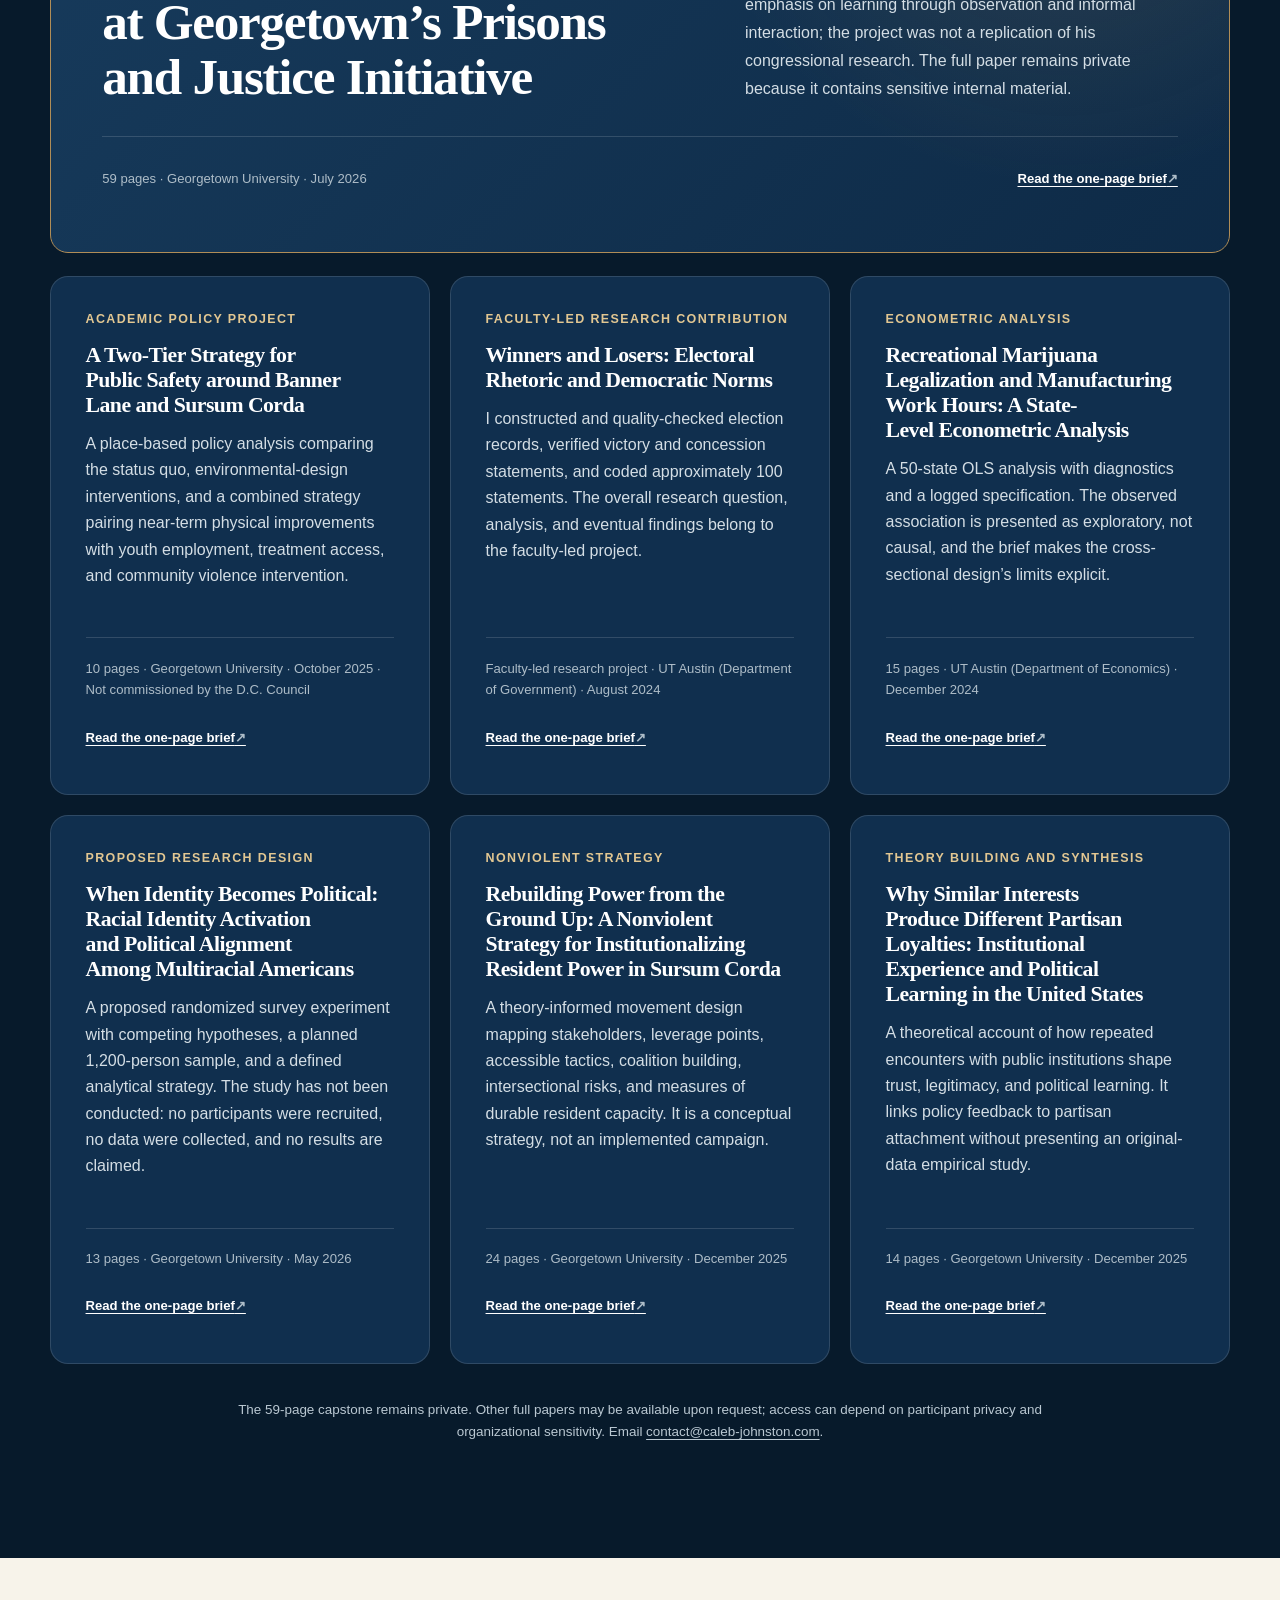
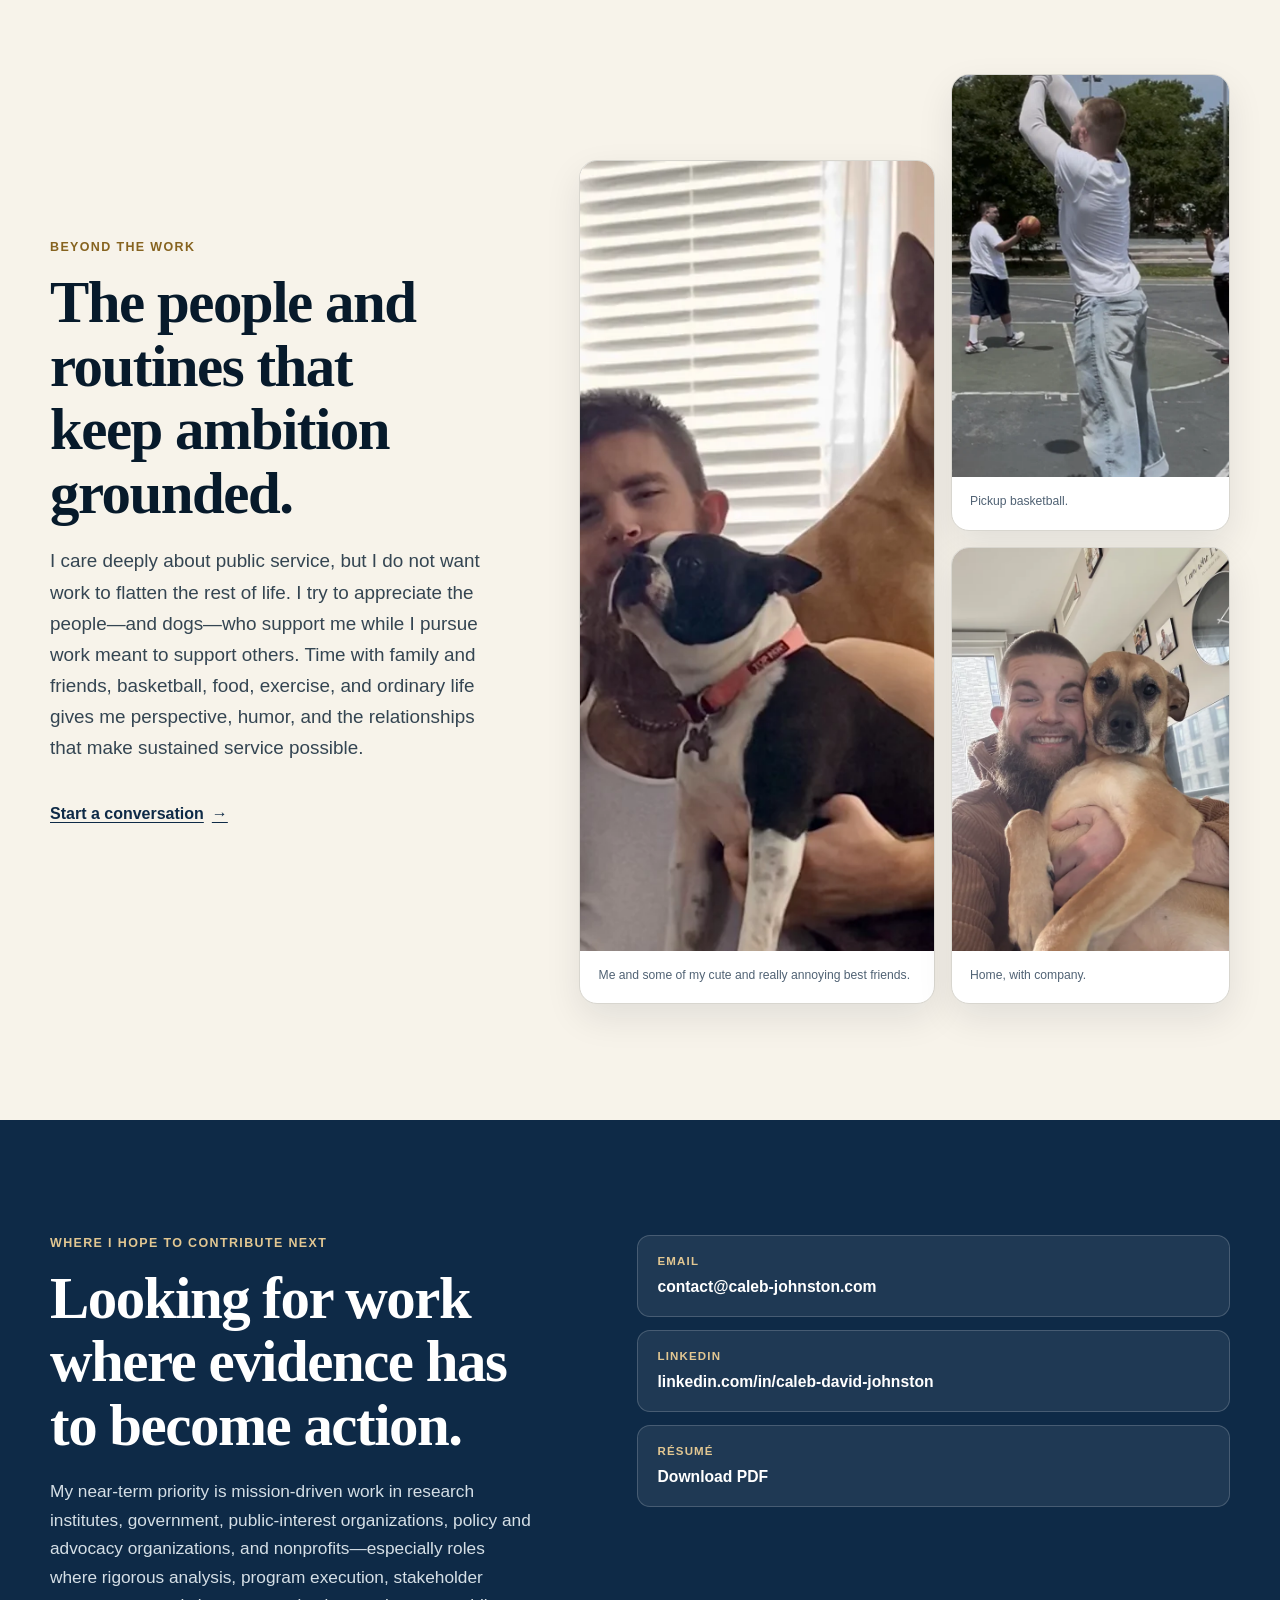
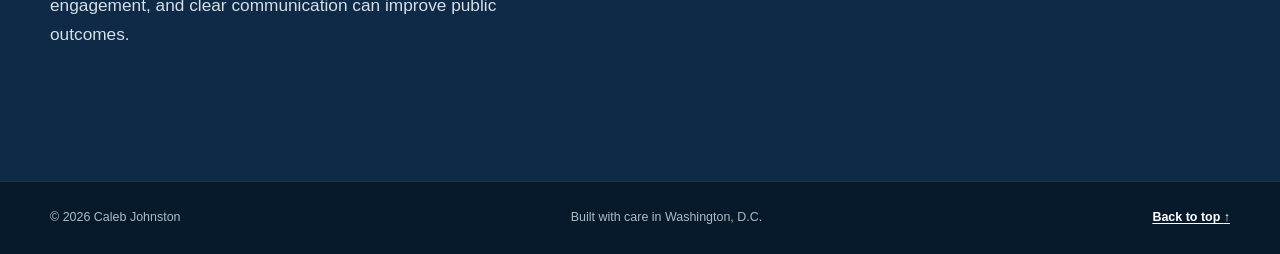
==== commit 21abcc09: "Polish portfolio and expand research briefs" ====
--- a/index.html
+++ b/index.html
@@ -14,18 +14,18 @@
 
   <meta property="og:type" content="website">
   <meta property="og:site_name" content="Caleb Johnston">
-  <meta property="og:title" content="Caleb Johnston | Public Service, from Research to Implementation">
+  <meta property="og:title" content="Caleb Johnston | Public Service: From Research to Implementation.">
   <meta property="og:description" content="Policy research, program operations, justice, campaigns, teaching, and public institutions.">
   <meta property="og:url" content="https://caleb-johnston.com/">
   <meta property="og:image" content="https://caleb-johnston.com/assets/og-image.jpg">
   <meta property="og:image:width" content="1200">
   <meta property="og:image:height" content="630">
-  <meta property="og:image:alt" content="Caleb Johnston with the words Public service, from research to implementation.">
+  <meta property="og:image:alt" content="Caleb Johnston with the words Public Service: From Research to Implementation.">
   <meta name="twitter:card" content="summary_large_image">
-  <meta name="twitter:title" content="Caleb Johnston | Public Service, from Research to Implementation">
+  <meta name="twitter:title" content="Caleb Johnston | Public Service: From Research to Implementation.">
   <meta name="twitter:description" content="Policy research, program operations, justice, campaigns, teaching, and public institutions.">
   <meta name="twitter:image" content="https://caleb-johnston.com/assets/og-image.jpg">
-  <meta name="twitter:image:alt" content="Caleb Johnston with the words Public service, from research to implementation.">
+  <meta name="twitter:image:alt" content="Caleb Johnston with the words Public Service: From Research to Implementation.">
 
   <script type="application/ld+json">
   {
@@ -86,7 +86,7 @@
       <div class="hero-grid wrap">
         <div class="hero-copy">
           <p class="eyebrow">Washington, D.C. · Public policy · Research · Operations</p>
-          <h1 id="hero-title">Public service, from research to implementation.</h1>
+          <h1 id="hero-title">Public Service: From Research to Implementation.</h1>
           <p class="hero-lede">I am building a career around a simple question: how can institutions serve people more responsibly—not only in policy, but in the ordinary moments when policy becomes experience?</p>
           <div class="button-row" aria-label="Primary actions">
             <a class="button button-primary" href="#about">Read my story <span aria-hidden="true">↓</span></a>
@@ -142,7 +142,7 @@
             <p>At UT Austin, economics and government taught me to ask how incentives, institutions, and political behavior shape outcomes. At Georgetown, American Government brought those questions closer to implementation—through teaching, campaign work, reentry services, and a qualitative capstone on frontline governance.</p>
             <p>Wanting to help was the beginning. Learning how institutions distribute power, opportunity, and responsibility became the work.</p>
           </div>
-          <p class="credential-line"><span>B.A., Government and Economics — Double Major</span><strong>UT Austin · GPA 3.67</strong><span>M.A., American Government</span><strong>Georgetown University · GPA 4.0</strong></p>
+          <p class="credential-line"><span>B.A. in Government and Economics — Double Major</span><strong>UT Austin · GPA 3.67</strong><span>M.A. in American Government</span><strong>Georgetown University · GPA 4.0</strong></p>
           <a class="text-link" href="#work">Follow the path through my work <span aria-hidden="true">↓</span></a>
         </div>
       </div>
@@ -153,7 +153,7 @@
         <div class="section-heading">
           <div>
             <p class="eyebrow">Learning in practice</p>
-            <h2 id="work-title">Service taught me to meet people well. Research and leadership taught me how to improve the systems around them.</h2>
+            <h2 id="work-title">Service taught me to love and care for the people.</h2>
           </div>
           <p>The settings changed, but the standard did not: understand what people need, do the ordinary work reliably, and leave the institution more capable than I found it.</p>
         </div>
@@ -210,14 +210,21 @@
           <div class="service-foundation-grid">
             <article>
               <p class="card-meta">Disability support</p>
-              <h4>Special Angels &amp; Best Buddies</h4>
-              <p>Beginning in high school, I supported people with physical and cognitive disabilities through Special Angels of the Woodlands and Best Buddies. Those relationships taught me to value inclusion, dignity, patience, and the everyday work of helping people participate fully.</p>
+              <h4>Special Angels of The Woodlands &amp; Best Buddies</h4>
+              <p>Beginning in high school, I supported people with physical and cognitive disabilities through Special Angels of The Woodlands and Best Buddies. Those relationships taught me to value inclusion, dignity, patience, and the everyday work of helping people participate fully.</p>
             </article>
             <article>
               <p class="card-meta">Hospitality · 2021–2025</p>
               <h4>Pappasito’s Cantina</h4>
               <p>Across four years in service, to-go operations, bartending, training, and headwaiting, I learned to anticipate needs, communicate across backgrounds, resolve problems under pressure, and take responsibility for a team’s shared standard.</p>
             </article>
+            <figure class="service-photo">
+              <picture>
+                <source srcset="/assets/photos/caleb-pappasitos.webp" type="image/webp">
+                <img src="/assets/photos/caleb-pappasitos.jpg" width="800" height="1000" loading="lazy" alt="Caleb Johnston in his Pappasito’s uniform inside the restaurant.">
+              </picture>
+              <figcaption><strong>Pappasito’s Cantina</strong><span>Four years of hospitality work made preparation, teamwork, and service standards concrete.</span></figcaption>
+            </figure>
           </div>
           <p class="service-bridge">That hospitality experience later helped me welcome prospective students and families at PJI. Public service is also experienced through tone, preparation, and whether someone feels respected when they walk through the door.</p>
         </div>
@@ -228,7 +235,7 @@
           <span>Campaigning taught me to listen.</span>
         </div>
 
-        <article class="spotlight-card pji-synthesis">
+        <article class="spotlight-card pji-synthesis" id="pji">
           <figure class="spotlight-image">
             <picture>
               <source srcset="/assets/photos/pji-front-desk.webp" type="image/webp">
@@ -237,7 +244,7 @@
           </figure>
           <div class="spotlight-content">
             <p class="journey-step">Reentry in practice</p>
-            <p class="card-meta">Georgetown Prisons &amp; Justice Initiative · January–August 2026</p>
+            <p class="card-meta">Georgetown’s Prisons and Justice Initiative · January 2026 – August 2026</p>
             <h3>Reentry Assistant — Operations &amp; Program Support</h3>
             <p>At PJI, research, education, and operations met people in real time. I supported prospective and current participants and family members, helped route reentry questions and resources, maintained records and program materials, and coordinated with staff, instructors, and community partners.</p>
             <p>My work extended across the office and correctional education settings: technology and classroom logistics at the D.C. Jail, research support for students at Patuxent, Paralegal Program exam coordination, career and family programming, external outreach, and the ordinary handoffs that help someone leave with a clearer path forward.</p>
@@ -277,90 +284,136 @@
           <p>My research asks how institutions exercise discretion, shape behavior, and translate policy into lived experience. These briefs make each project’s question, method, evidence, and limits visible without asking a reader to begin with a 20- or 59-page paper.</p>
         </div>
 
-        <div class="writing-grid">
+        <div class="writing-portfolio">
           <article class="writing-card flagship">
-            <div>
-              <p class="writing-type">Qualitative capstone · Flagship</p>
-              <h3>“Our Sacred Space”: Governance of Reentry</h3>
-              <p>An embedded case study conducted from January through July 2026 using nine recorded interviews, 15 field journals, participant observation, and document analysis. The project develops a three-regime framework for understanding how intermediary organizations use—and confront—their discretion.</p>
+            <div class="flagship-label">
+              <span>Featured flagship</span>
+              <span>Qualitative case study</span>
+            </div>
+            <div class="flagship-body">
+              <div>
+                <p class="writing-type">Reentry governance · Embedded research</p>
+                <h3>Our Sacred Space: Governance of Reentry at Georgetown’s Prisons and Justice Initiative</h3>
+              </div>
+              <p>A case study of PJI—the organization where I was working while conducting the research—using nine recorded interviews, 15 field journals, participant observation, and document analysis. Sustained presence inside the organization was influenced in part by Richard Fenno’s emphasis on learning through observation and informal interaction; the project was not a replication of his congressional research. The full paper remains private because it contains sensitive internal material.</p>
             </div>
             <div class="card-footer">
-              <span>59-page full paper kept private</span>
-              <a href="/docs/caleb-johnston-capstone-brief.pdf" aria-label="Read the one-page Governance of Reentry brief">Read the 1-page brief <span aria-hidden="true">↗</span></a>
+              <span>59 pages · Georgetown University · July 2026</span>
+              <a href="/docs/caleb-johnston-capstone-brief.pdf" aria-label="Read the one-page Our Sacred Space research brief">Read the one-page brief <span aria-hidden="true">↗</span></a>
             </div>
           </article>
 
-          <article class="writing-card">
-            <div>
-              <p class="writing-type">Academic policy memo</p>
-              <h3>A Two-Tier Strategy for Place-Based Public Safety</h3>
-              <p>A classroom policy exercise comparing the status quo, environmental-design interventions, and a combined social-investment strategy, with phased implementation and accountability recommendations.</p>
-            </div>
-            <div class="card-footer">
-              <span>Not commissioned by the D.C. Council</span>
-              <a href="/docs/caleb-johnston-public-safety-policy-brief.pdf" aria-label="Read the one-page Public Safety Strategy brief">Read the 1-page brief <span aria-hidden="true">↗</span></a>
-            </div>
-          </article>
-
-          <article class="writing-card">
-            <div>
-              <p class="writing-type">Faculty-led political research</p>
-              <h3>Electoral Rhetoric &amp; Democratic Norms</h3>
-              <p>A one-page account of my research-assistant contribution: constructing and verifying election records, sourcing victory and concession statements, and coding indicators related to legitimacy, unity, fraud, recounts, and litigation. The broader research agenda and its findings belong to the faculty-led project.</p>
-            </div>
-            <div class="card-footer">
-              <span>UT Austin · Summer 2024</span>
-              <a href="/docs/caleb-johnston-electoral-rhetoric-brief.pdf" aria-label="Read the one-page Electoral Rhetoric and Democratic Norms brief">Read the 1-page brief <span aria-hidden="true">↗</span></a>
-            </div>
-          </article>
-
-          <article class="writing-card">
-            <div>
-              <p class="writing-type">Quantitative analysis</p>
-              <h3>Cannabis Policy &amp; Manufacturing Work Hours</h3>
-              <p>A 50-state OLS analysis with diagnostics and a logged specification. The brief foregrounds the project’s limited cross-sectional design and treats the observed association as exploratory rather than causal.</p>
-            </div>
-            <div class="card-footer">
-              <span>Stata · Model interpretation</span>
-              <a href="/docs/caleb-johnston-econometrics-brief.pdf" aria-label="Read the one-page Cannabis Policy and Manufacturing Work Hours brief">Read the 1-page brief <span aria-hidden="true">↗</span></a>
-            </div>
-          </article>
-
-          <article class="writing-card">
-            <div>
-              <p class="writing-type">Research design proposal</p>
-              <h3>When Identity Becomes Political</h3>
-              <p>A proposed randomized survey experiment on whether activating different dimensions of identity changes political attitudes among multiracial adults. No data were collected and no results are claimed.</p>
-            </div>
-            <div class="card-footer">
-              <span>Survey experiment · Causal design</span>
-              <a href="/docs/caleb-johnston-identity-survey-design-brief.pdf" aria-label="Read the one-page When Identity Becomes Political brief">Read the 1-page brief <span aria-hidden="true">↗</span></a>
-            </div>
-          </article>
-        </div>
-
-        <p class="availability-note">Full papers are available upon request. Email <a href="mailto:contact@caleb-johnston.com">contact@caleb-johnston.com</a>; availability may depend on participant privacy and organizational sensitivity.</p>
+          <div class="writing-support-grid">
+            <article class="writing-card">
+              <div>
+                <p class="writing-type">Academic policy project</p>
+                <h3>A Two-Tier Strategy for Public Safety around Banner Lane and Sursum Corda</h3>
+                <p>A place-based policy analysis comparing the status quo, environmental-design interventions, and a combined strategy pairing near-term physical improvements with youth employment, treatment access, and community violence intervention.</p>
+              </div>
+              <div class="card-footer">
+                <span>10 pages · Georgetown University · October 2025 · Not commissioned by the D.C. Council</span>
+                <a href="/docs/caleb-johnston-public-safety-policy-brief.pdf" aria-label="Read the one-page Banner Lane and Sursum Corda public-safety brief">Read the one-page brief <span aria-hidden="true">↗</span></a>
+              </div>
+            </article>
+
+            <article class="writing-card">
+              <div>
+                <p class="writing-type">Faculty-led research contribution</p>
+                <h3>Winners and Losers: Electoral Rhetoric and Democratic Norms</h3>
+                <p>I constructed and quality-checked election records, verified victory and concession statements, and coded approximately 100 statements. The overall research question, analysis, and eventual findings belong to the faculty-led project.</p>
+              </div>
+              <div class="card-footer">
+                <span>Faculty-led research project · UT Austin (Department of Government) · August 2024</span>
+                <a href="/docs/caleb-johnston-electoral-rhetoric-brief.pdf" aria-label="Read the one-page Winners and Losers research contribution brief">Read the one-page brief <span aria-hidden="true">↗</span></a>
+              </div>
+            </article>
+
+            <article class="writing-card">
+              <div>
+                <p class="writing-type">Econometric analysis</p>
+                <h3>Recreational Marijuana Legalization and Manufacturing Work Hours: A State-Level Econometric Analysis</h3>
+                <p>A 50-state OLS analysis with diagnostics and a logged specification. The observed association is presented as exploratory, not causal, and the brief makes the cross-sectional design’s limits explicit.</p>
+              </div>
+              <div class="card-footer">
+                <span>15 pages · UT Austin (Department of Economics) · December 2024</span>
+                <a href="/docs/caleb-johnston-econometrics-brief.pdf" aria-label="Read the one-page marijuana legalization and manufacturing work hours brief">Read the one-page brief <span aria-hidden="true">↗</span></a>
+              </div>
+            </article>
+
+            <article class="writing-card">
+              <div>
+                <p class="writing-type">Proposed research design</p>
+                <h3>When Identity Becomes Political: Racial Identity Activation and Political Alignment Among Multiracial Americans</h3>
+                <p>A proposed randomized survey experiment with competing hypotheses, a planned 1,200-person sample, and a defined analytical strategy. The study has not been conducted: no participants were recruited, no data were collected, and no results are claimed.</p>
+              </div>
+              <div class="card-footer">
+                <span>13 pages · Georgetown University · May 2026</span>
+                <a href="/docs/caleb-johnston-identity-survey-design-brief.pdf" aria-label="Read the one-page When Identity Becomes Political research-design brief">Read the one-page brief <span aria-hidden="true">↗</span></a>
+              </div>
+            </article>
+
+            <article class="writing-card">
+              <div>
+                <p class="writing-type">Nonviolent strategy</p>
+                <h3>Rebuilding Power from the Ground Up: A Nonviolent Strategy for Institutionalizing Resident Power in Sursum Corda</h3>
+                <p>A theory-informed movement design mapping stakeholders, leverage points, accessible tactics, coalition building, intersectional risks, and measures of durable resident capacity. It is a conceptual strategy, not an implemented campaign.</p>
+              </div>
+              <div class="card-footer">
+                <span>24 pages · Georgetown University · December 2025</span>
+                <a href="/docs/caleb-johnston-resident-power-brief.pdf" aria-label="Read the one-page Rebuilding Power from the Ground Up brief">Read the one-page brief <span aria-hidden="true">↗</span></a>
+              </div>
+            </article>
+
+            <article class="writing-card">
+              <div>
+                <p class="writing-type">Theory building and synthesis</p>
+                <h3>Why Similar Interests Produce Different Partisan Loyalties: Institutional Experience and Political Learning in the United States</h3>
+                <p>A theoretical account of how repeated encounters with public institutions shape trust, legitimacy, and political learning. It links policy feedback to partisan attachment without presenting an original-data empirical study.</p>
+              </div>
+              <div class="card-footer">
+                <span>14 pages · Georgetown University · December 2025</span>
+                <a href="/docs/caleb-johnston-institutional-political-learning-brief.pdf" aria-label="Read the one-page institutional experience and political learning brief">Read the one-page brief <span aria-hidden="true">↗</span></a>
+              </div>
+            </article>
+          </div>
+        </div>
+
+        <p class="availability-note">The 59-page capstone remains private. Other full papers may be available upon request; access can depend on participant privacy and organizational sensitivity. Email <a href="mailto:contact@caleb-johnston.com">contact@caleb-johnston.com</a>.</p>
       </div>
     </section>
 
     <section class="section beyond" id="beyond" aria-labelledby="beyond-title">
-      <div class="wrap beyond-grid slim-beyond">
+      <div class="wrap beyond-grid">
         <div class="beyond-copy">
           <p class="eyebrow">Beyond the work</p>
           <h2 id="beyond-title">The people and routines that keep ambition grounded.</h2>
           <div class="prose">
-            <p>Public service matters to me, but it is not the whole of me. I recharge with dogs, basketball, and the friends and family who remind me to laugh, stay curious, and keep every professional ambition in proportion.</p>
+            <p>I care deeply about public service, but I do not want work to flatten the rest of life. I try to appreciate the people—and dogs—who support me while I pursue work meant to support others. Time with family and friends, basketball, food, exercise, and ordinary life gives me perspective, humor, and the relationships that make sustained service possible.</p>
           </div>
           <a class="text-link" href="#contact">Start a conversation <span aria-hidden="true">→</span></a>
         </div>
 
-        <div class="photo-pair single-photo">
-          <figure class="photo-card dog-card">
+        <div class="life-gallery" aria-label="Personal photographs">
+          <figure class="photo-card dog-card gallery-main">
             <picture>
               <source srcset="/assets/photos/caleb-and-dog.webp" type="image/webp">
               <img src="/assets/photos/caleb-and-dog.jpg" width="900" height="900" loading="lazy" alt="Caleb Johnston relaxing at home with three dogs.">
             </picture>
-            <figcaption>A reliable reminder to step away from the screen.</figcaption>
+            <figcaption>Me and some of my cute and really annoying best friends.</figcaption>
+          </figure>
+          <figure class="photo-card gallery-small basketball-card">
+            <picture>
+              <source srcset="/assets/photos/caleb-basketball.webp" type="image/webp">
+              <img src="/assets/photos/caleb-basketball.jpg" width="620" height="900" loading="lazy" alt="Caleb Johnston taking a jump shot on an outdoor basketball court.">
+            </picture>
+            <figcaption>Pickup basketball.</figcaption>
+          </figure>
+          <figure class="photo-card gallery-small dog-portrait-card">
+            <picture>
+              <source srcset="/assets/photos/caleb-dog-portrait.webp" type="image/webp">
+              <img src="/assets/photos/caleb-dog-portrait.jpg" width="800" height="900" loading="lazy" alt="Caleb Johnston smiling while holding one of his dogs.">
+            </picture>
+            <figcaption>Home, with company.</figcaption>
           </figure>
         </div>
       </div>
--- a/styles.css
+++ b/styles.css
@@ -221,6 +221,17 @@
 .spotlight-image { min-height: 100%; margin: 0; background: var(--navy-100); }
 .spotlight-image picture, .spotlight-image img { width: 100%; height: 100%; }
 .spotlight-image img { object-fit: cover; }
+.pji-synthesis .spotlight-image {
+  display: flex;
+  max-height: none;
+  min-height: 100%;
+  padding: clamp(1rem, 2.2vw, 1.6rem);
+  align-items: center;
+  justify-content: center;
+  background: var(--navy-950);
+}
+.pji-synthesis .spotlight-image picture { display: block; width: 100%; max-width: 480px; height: auto; margin-inline: auto; }
+.pji-synthesis .spotlight-image img { width: 100%; height: auto; aspect-ratio: 4 / 5; object-fit: contain; object-position: center; border-radius: 14px; }
 .spotlight-content { padding: clamp(2rem, 5vw, 4.8rem); }
 .spotlight-content > p:not(.card-meta) { color: #40515f; font-size: 1.08rem; }
 .check-list { margin: 1.5rem 0 2rem; padding: 0; list-style: none; }
@@ -252,6 +263,12 @@
 .service-foundation-grid article { padding-left: 1.25rem; border-left: 2px solid var(--gold-400); }
 .service-foundation-grid h4 { color: var(--navy-900); }
 .service-foundation-grid p:last-child { margin: 0; color: #40515f; }
+.service-photo { grid-column: 1 / -1; display: grid; overflow: hidden; grid-template-columns: minmax(150px, 0.42fr) minmax(0, 1fr); margin: 0.4rem 0 0; color: var(--white); background: var(--navy-900); border-radius: 14px; }
+.service-photo picture { display: block; min-height: 190px; }
+.service-photo img { width: 100%; height: 100%; object-fit: cover; object-position: center; }
+.service-photo figcaption { display: grid; padding: 1.4rem 1.6rem; align-content: center; gap: 0.45rem; }
+.service-photo figcaption strong { color: #e7cf9e; font-family: var(--serif); font-size: 1.25rem; }
+.service-photo figcaption span { color: #d7e0e7; font-size: 0.9rem; }
 .service-bridge { grid-column: 1 / -1; max-width: 940px; margin: 0; padding-top: 1.35rem; color: var(--navy-900); border-top: 1px solid var(--gold-200); font-family: var(--serif); font-size: 1.08rem; font-style: italic; }
 .chapter-turn { display: grid; grid-template-columns: repeat(3, 1fr); margin: clamp(2.5rem, 5vw, 4rem) 0; color: var(--navy-900); font-family: var(--serif); font-size: clamp(1.05rem, 1.8vw, 1.35rem); font-style: italic; text-align: center; }
 .chapter-turn span { position: relative; padding: 0.7rem 1.4rem; }
@@ -266,20 +283,27 @@
 .light-heading h2 { color: var(--white); }
 .light-heading .eyebrow { color: #e2c792; }
 .light-heading > p { color: #c8d4dc; }
-.writing-grid { display: grid; grid-template-columns: repeat(2, minmax(0, 1fr)); gap: 1.25rem; }
-.writing-card { display: flex; min-height: 350px; padding: clamp(1.6rem, 3.3vw, 2.7rem); flex-direction: column; justify-content: space-between; background: #102f4e; border: 1px solid rgb(255 255 255 / 13%); border-radius: var(--radius-md); transition: border-color 160ms ease, transform 160ms ease; }
+.writing-portfolio { display: grid; gap: 1.45rem; }
+.writing-support-grid { display: grid; grid-template-columns: repeat(3, minmax(0, 1fr)); gap: 1.25rem; }
+.writing-card { display: flex; min-height: 410px; padding: clamp(1.6rem, 2.7vw, 2.35rem); flex-direction: column; justify-content: space-between; background: #102f4e; border: 1px solid rgb(255 255 255 / 13%); border-radius: var(--radius-md); transition: border-color 160ms ease, transform 160ms ease; }
 .writing-card:hover { border-color: var(--gold-400); transform: translateY(-3px); }
-.writing-card.flagship { background: linear-gradient(135deg, rgb(24 60 94 / 96%), rgb(14 42 71 / 96%)), var(--navy-900); border-color: var(--gold-400); }
+.writing-card.flagship { min-height: 0; padding: clamp(1.8rem, 4vw, 3.4rem); background: radial-gradient(circle at 86% 12%, rgb(176 141 87 / 18%), transparent 34%), linear-gradient(135deg, rgb(24 60 94 / 98%), rgb(14 42 71 / 98%)); border-color: var(--gold-400); }
+.flagship-label { display: flex; margin-bottom: 2rem; align-items: center; justify-content: space-between; gap: 1rem; color: #e2c792; font-size: 0.74rem; font-weight: 800; letter-spacing: 0.1em; text-transform: uppercase; }
+.flagship-body { display: grid; grid-template-columns: minmax(0, 1.02fr) minmax(300px, 0.78fr); align-items: start; gap: 2rem clamp(3rem, 6vw, 6rem); }
+.flagship-body h3 { max-width: 760px; margin-bottom: 0; font-size: clamp(2.2rem, 4vw, 3.55rem); }
+.flagship-body > p { margin: 0; color: #d7e0e7; font-size: 1rem; line-height: 1.75; }
 .writing-type { color: #e2c792; }
 .writing-card h3 { color: var(--white); }
+.writing-support-grid .writing-card h3 { font-size: clamp(1.32rem, 1.7vw, 1.72rem); line-height: 1.15; }
 .writing-card p:not(.writing-type) { color: #d4dee5; }
-.card-footer { display: flex; margin-top: 2rem; padding-top: 1.2rem; align-items: center; justify-content: space-between; gap: 1rem; border-top: 1px solid rgb(255 255 255 / 14%); font-size: 0.82rem; }
+.card-footer { display: flex; margin-top: 2rem; padding-top: 1.2rem; align-items: flex-start; flex-direction: column; justify-content: space-between; gap: 0.9rem; border-top: 1px solid rgb(255 255 255 / 14%); font-size: 0.82rem; }
+.flagship .card-footer { align-items: center; flex-direction: row; }
 .card-footer span:first-child { color: #aebdc8; }
-.card-footer a { color: var(--white); font-weight: 800; text-align: right; }
+.card-footer a { display: inline-flex; min-height: 44px; align-items: center; color: var(--white); font-weight: 800; text-align: left; }
 .availability-note { max-width: 880px; margin: 2.2rem auto 0; color: #bac8d2; font-size: 0.84rem; text-align: center; }
 
 .beyond { background: var(--ivory); }
-.beyond-grid { display: grid; grid-template-columns: minmax(0, 1.15fr) minmax(280px, 0.65fr); align-items: center; gap: clamp(3rem, 7vw, 7rem); }
+.beyond-grid { display: grid; grid-template-columns: minmax(0, 0.82fr) minmax(460px, 1.18fr); align-items: center; gap: clamp(3rem, 6vw, 6rem); }
 .beyond-copy h2 { max-width: 680px; }
 .text-link { display: inline-flex; min-height: 48px; margin-top: 0.5rem; align-items: center; gap: 0.5rem; color: var(--navy-900); font-weight: 800; }
 .photo-pair { display: grid; grid-template-columns: 1.05fr 0.95fr; align-items: start; gap: 1.1rem; }
@@ -291,6 +315,17 @@
 .photo-card figcaption { padding: 1rem 1.15rem 1.2rem; color: var(--slate); font-size: 0.76rem; line-height: 1.45; }
 .single-photo { display: block; width: min(100%, 420px); margin-left: auto; }
 .single-photo .dog-card { margin-top: 0; transform: rotate(1.5deg); }
+.life-gallery { display: grid; grid-template-columns: minmax(0, 1.12fr) minmax(170px, 0.88fr); grid-template-rows: repeat(2, minmax(0, 1fr)); align-items: stretch; gap: 1rem; }
+.life-gallery .photo-card { min-width: 0; box-shadow: 0 14px 36px rgb(7 26 43 / 9%); }
+.gallery-main { grid-row: 1 / -1; display: flex; flex-direction: column; }
+.gallery-main picture, .gallery-main img { width: 100%; height: 100%; }
+.gallery-main picture { display: block; flex: 1; }
+.gallery-main img { object-fit: cover; }
+.gallery-small { display: flex; min-height: 0; flex-direction: column; }
+.gallery-small picture { display: block; overflow: hidden; min-height: 0; flex: 1; }
+.gallery-small img { width: 100%; height: 100%; min-height: 180px; object-fit: cover; }
+.basketball-card img { object-position: center 28%; }
+.dog-portrait-card img { object-position: center 35%; }
 
 .contact { color: var(--white); background: var(--navy-900); }
 .contact-inner { display: grid; grid-template-columns: 0.9fr 1.1fr; align-items: start; gap: clamp(3rem, 8vw, 8rem); }
@@ -326,13 +361,17 @@
   .spotlight-image { max-height: 680px; }
   .spotlight-image img { object-position: center 42%; }
   .beyond-copy { max-width: 760px; }
+  .life-gallery { width: min(100%, 760px); }
   .path-visual { width: min(76vw, 500px); margin-inline: auto; }
   .path-copy { order: -1; }
   .credential-line { grid-template-columns: 1fr; }
   .credential-line strong { margin-bottom: 0.65rem; text-align: left; }
   .work-grid { grid-template-columns: repeat(2, minmax(0, 1fr)); }
   .research-card { grid-column: 1 / -1; min-height: 300px; }
-  .pji-synthesis .spotlight-content { order: -1; }
+  .pji-synthesis .spotlight-content { order: initial; }
+  .pji-synthesis .spotlight-image { min-height: 0; padding-block: 2rem; }
+  .flagship-body { grid-template-columns: 1fr; }
+  .writing-support-grid { grid-template-columns: repeat(2, minmax(0, 1fr)); }
   .single-photo { margin-left: 0; }
 }
 
@@ -345,7 +384,7 @@
   .site-nav ul { display: grid; width: 100%; padding-bottom: 0.55rem; grid-template-columns: repeat(3, minmax(0, 1fr)); gap: 0.2rem; }
   .site-nav a { width: 100%; min-height: 44px; padding: 0.55rem 0.35rem; justify-content: center; }
   .site-nav .nav-resume { min-height: 44px; margin-left: 0; padding-inline: 0.45rem; }
-  .section-heading, .work-grid, .writing-grid, .service-foundation-grid, .pji-scope { grid-template-columns: 1fr; }
+  .section-heading, .work-grid, .writing-support-grid, .service-foundation-grid, .pji-scope { grid-template-columns: 1fr; }
   .section-heading { gap: 1rem; }
   .signature-idea { grid-template-columns: 1fr; }
   .signature-idea > p:last-child { grid-column: auto; }
@@ -354,6 +393,7 @@
   .metric-row div + div { border-top: 1px solid var(--gold-200); border-left: 0; }
   .spotlight-image { max-height: 560px; }
   .card-footer { align-items: flex-start; flex-direction: column; }
+  .flagship .card-footer { align-items: flex-start; flex-direction: column; }
   .card-footer a { text-align: left; }
   .photo-pair { gap: 0.8rem; }
   .dog-card { margin-top: 2.6rem; }
@@ -375,6 +415,11 @@
   .path-marker { right: -0.3rem; font-size: 0.64rem; }
   .photo-pair { grid-template-columns: 1fr; }
   .dog-card { margin-top: 0; }
+  .service-photo { grid-template-columns: 1fr; }
+  .service-photo picture { max-height: 270px; }
+  .life-gallery { grid-template-columns: repeat(2, minmax(0, 1fr)); grid-template-rows: auto; }
+  .gallery-main { grid-column: 1 / -1; grid-row: auto; }
+  .gallery-small img { min-height: 160px; }
 }
 
 @media (prefers-reduced-motion: reduce) {
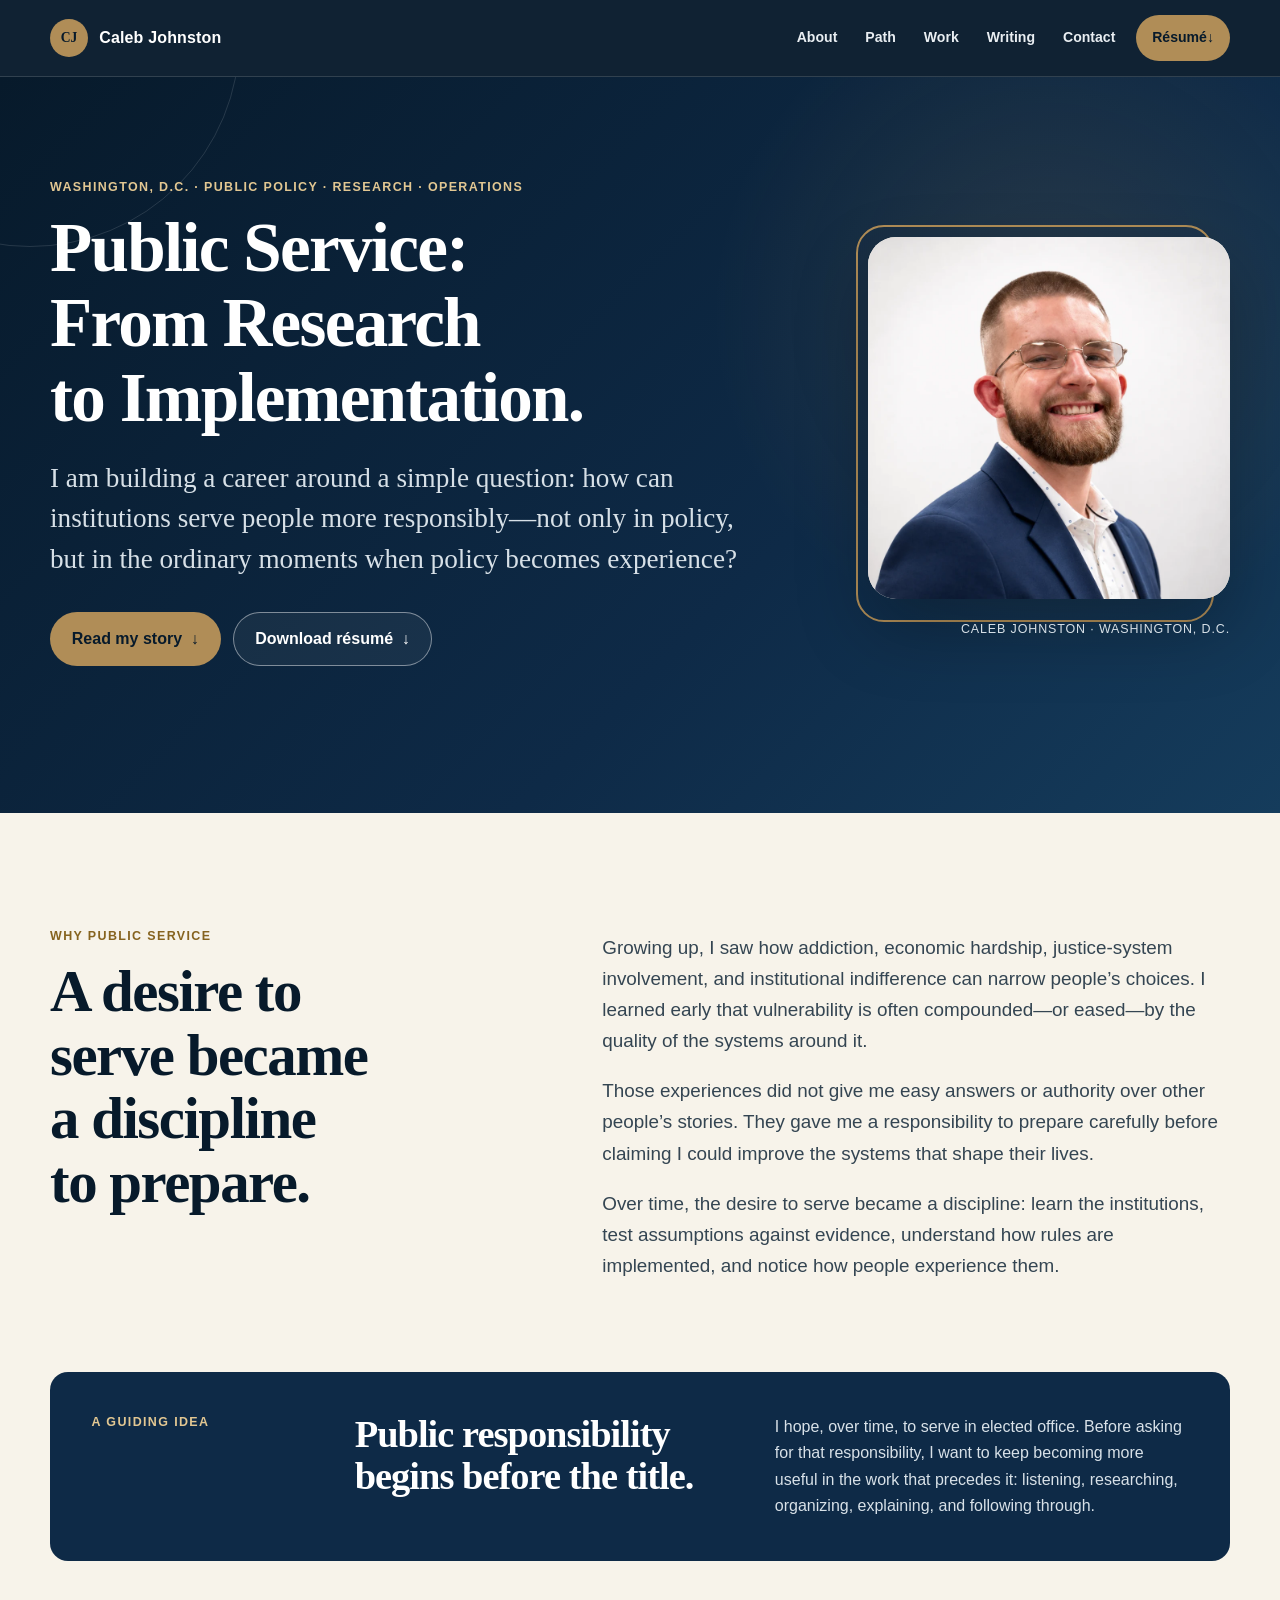
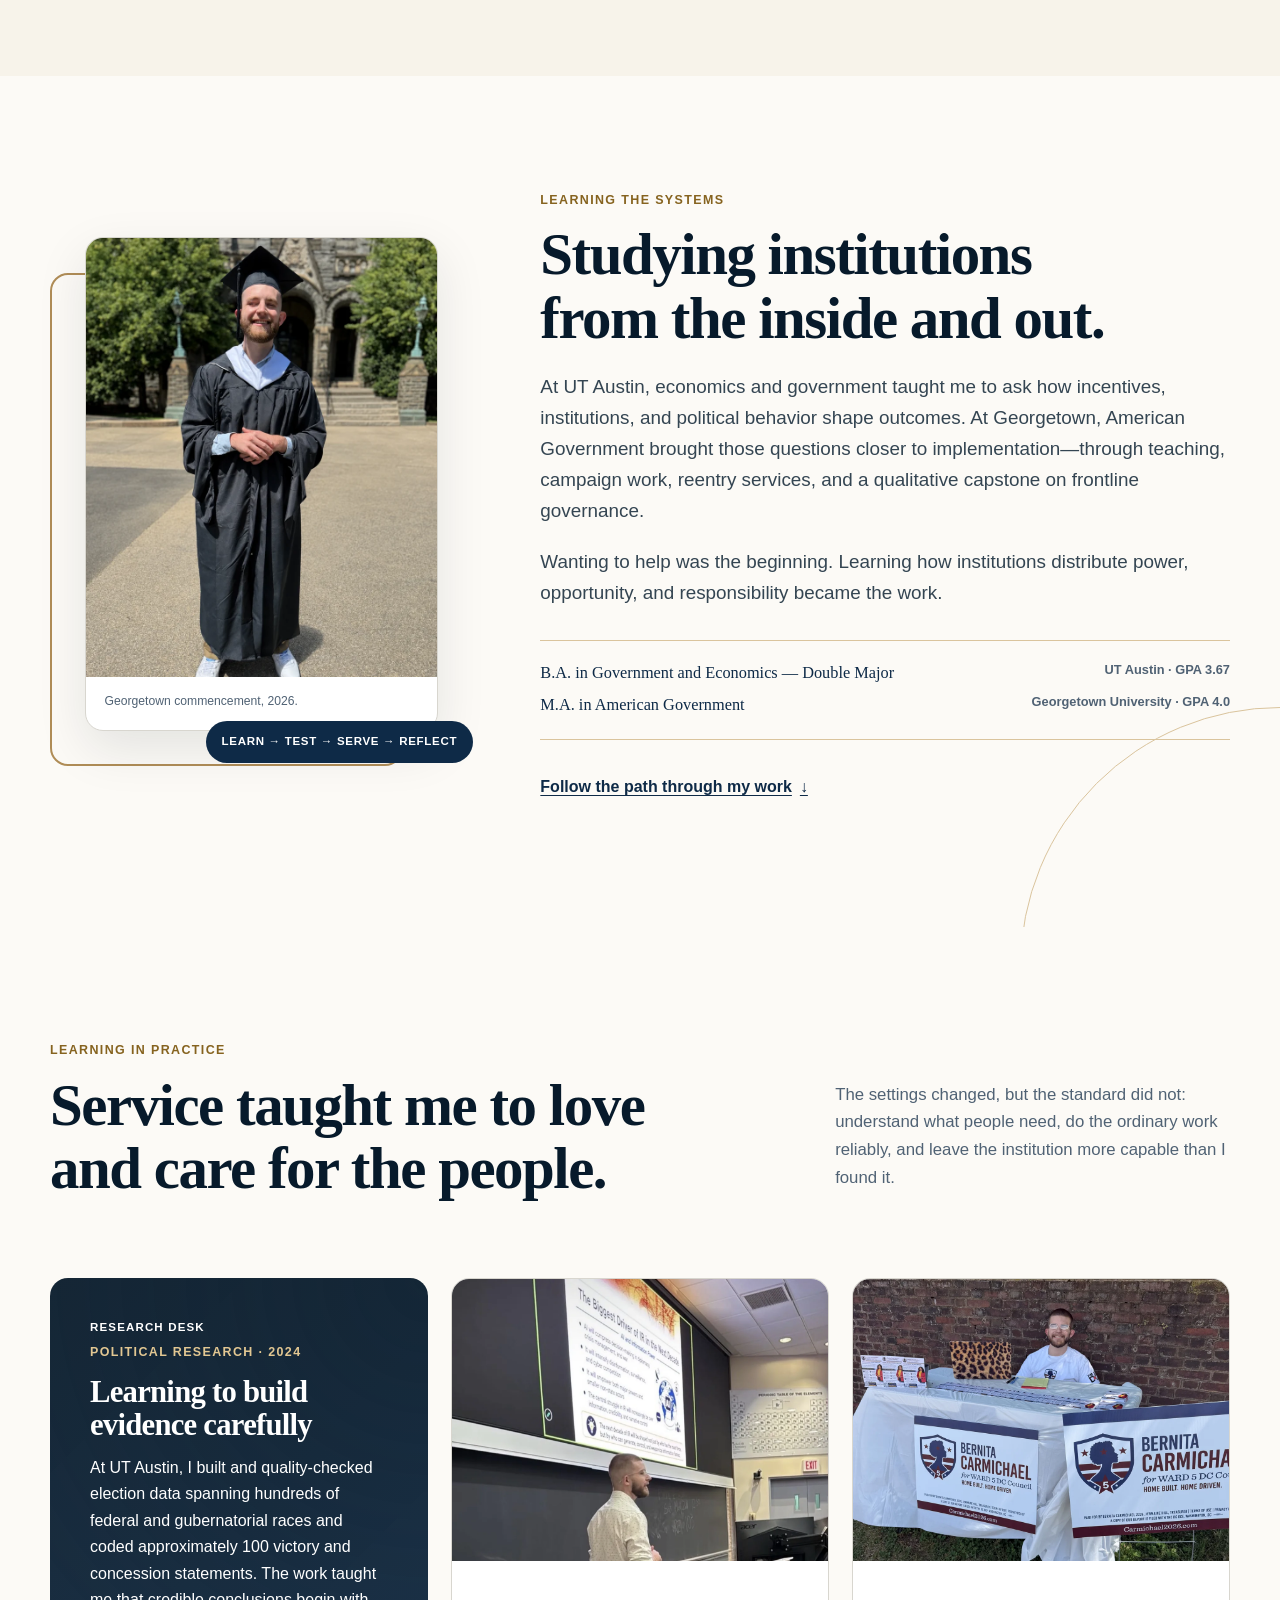
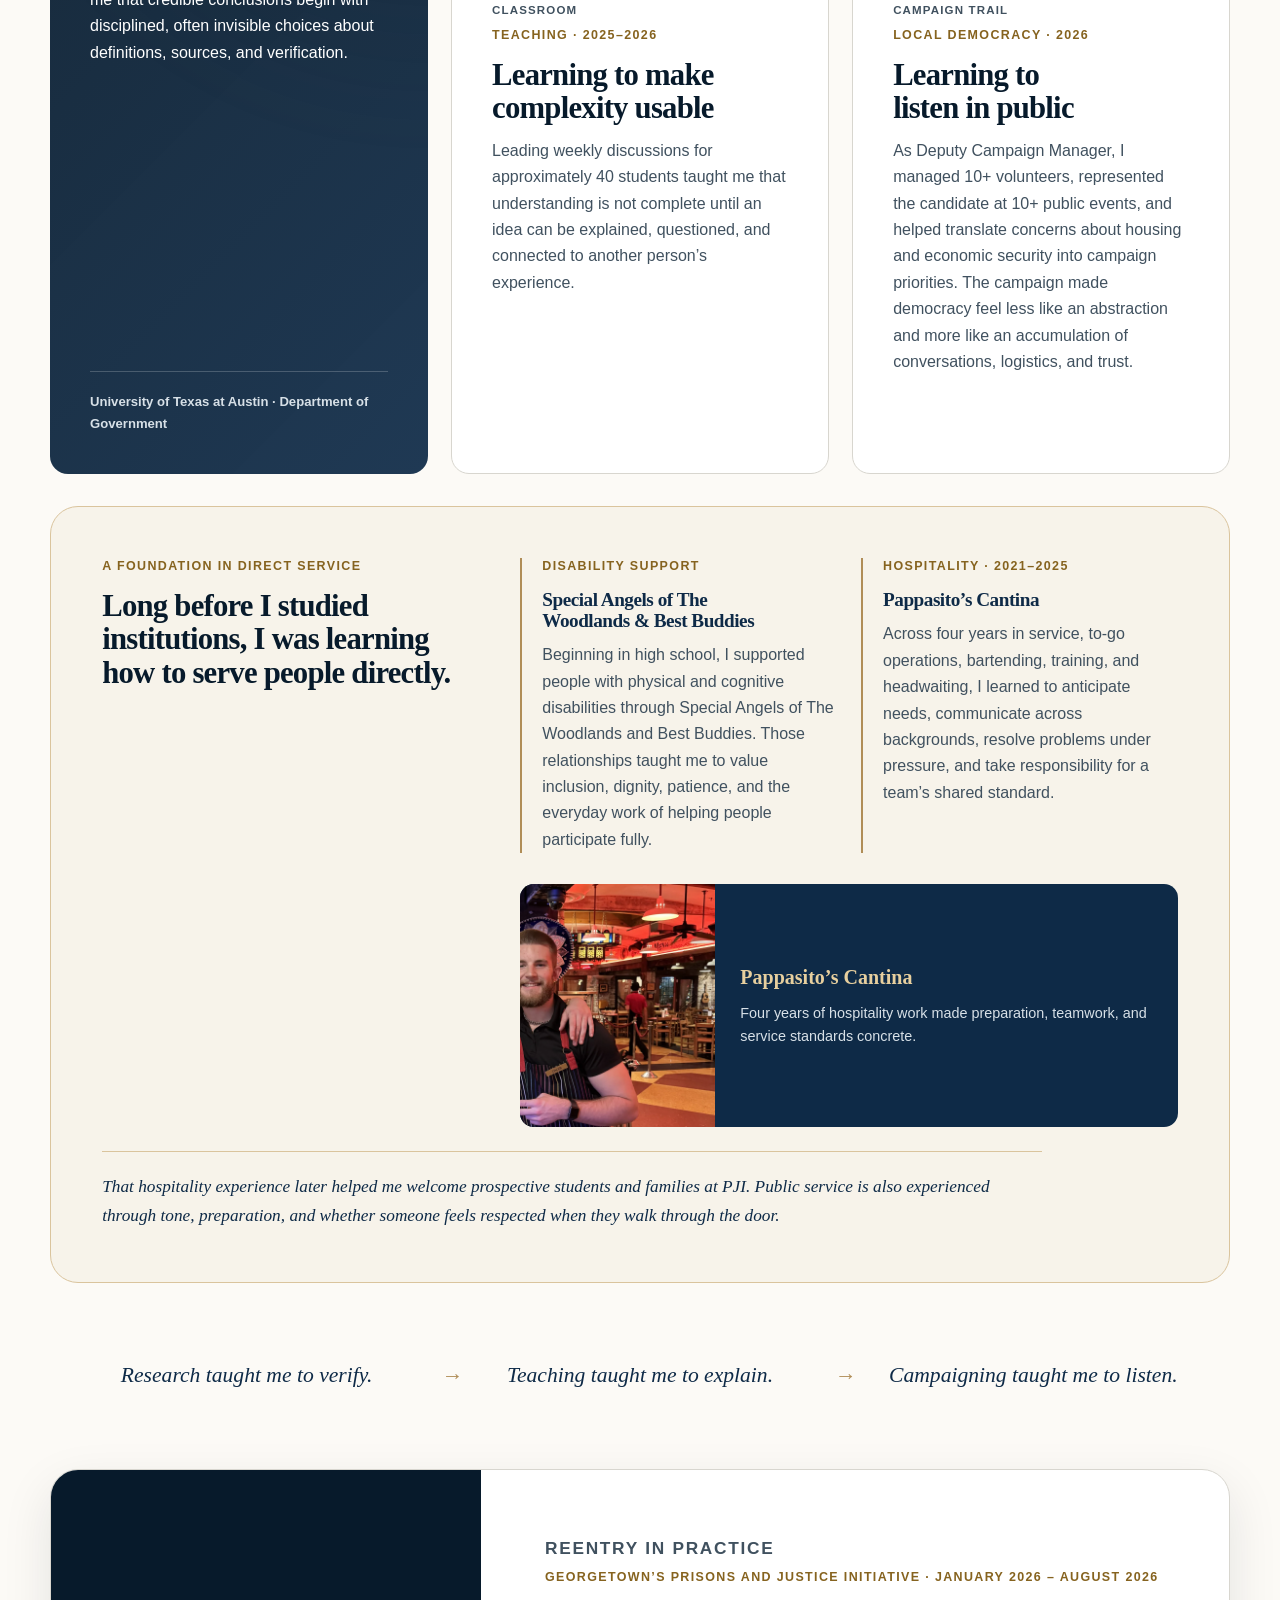
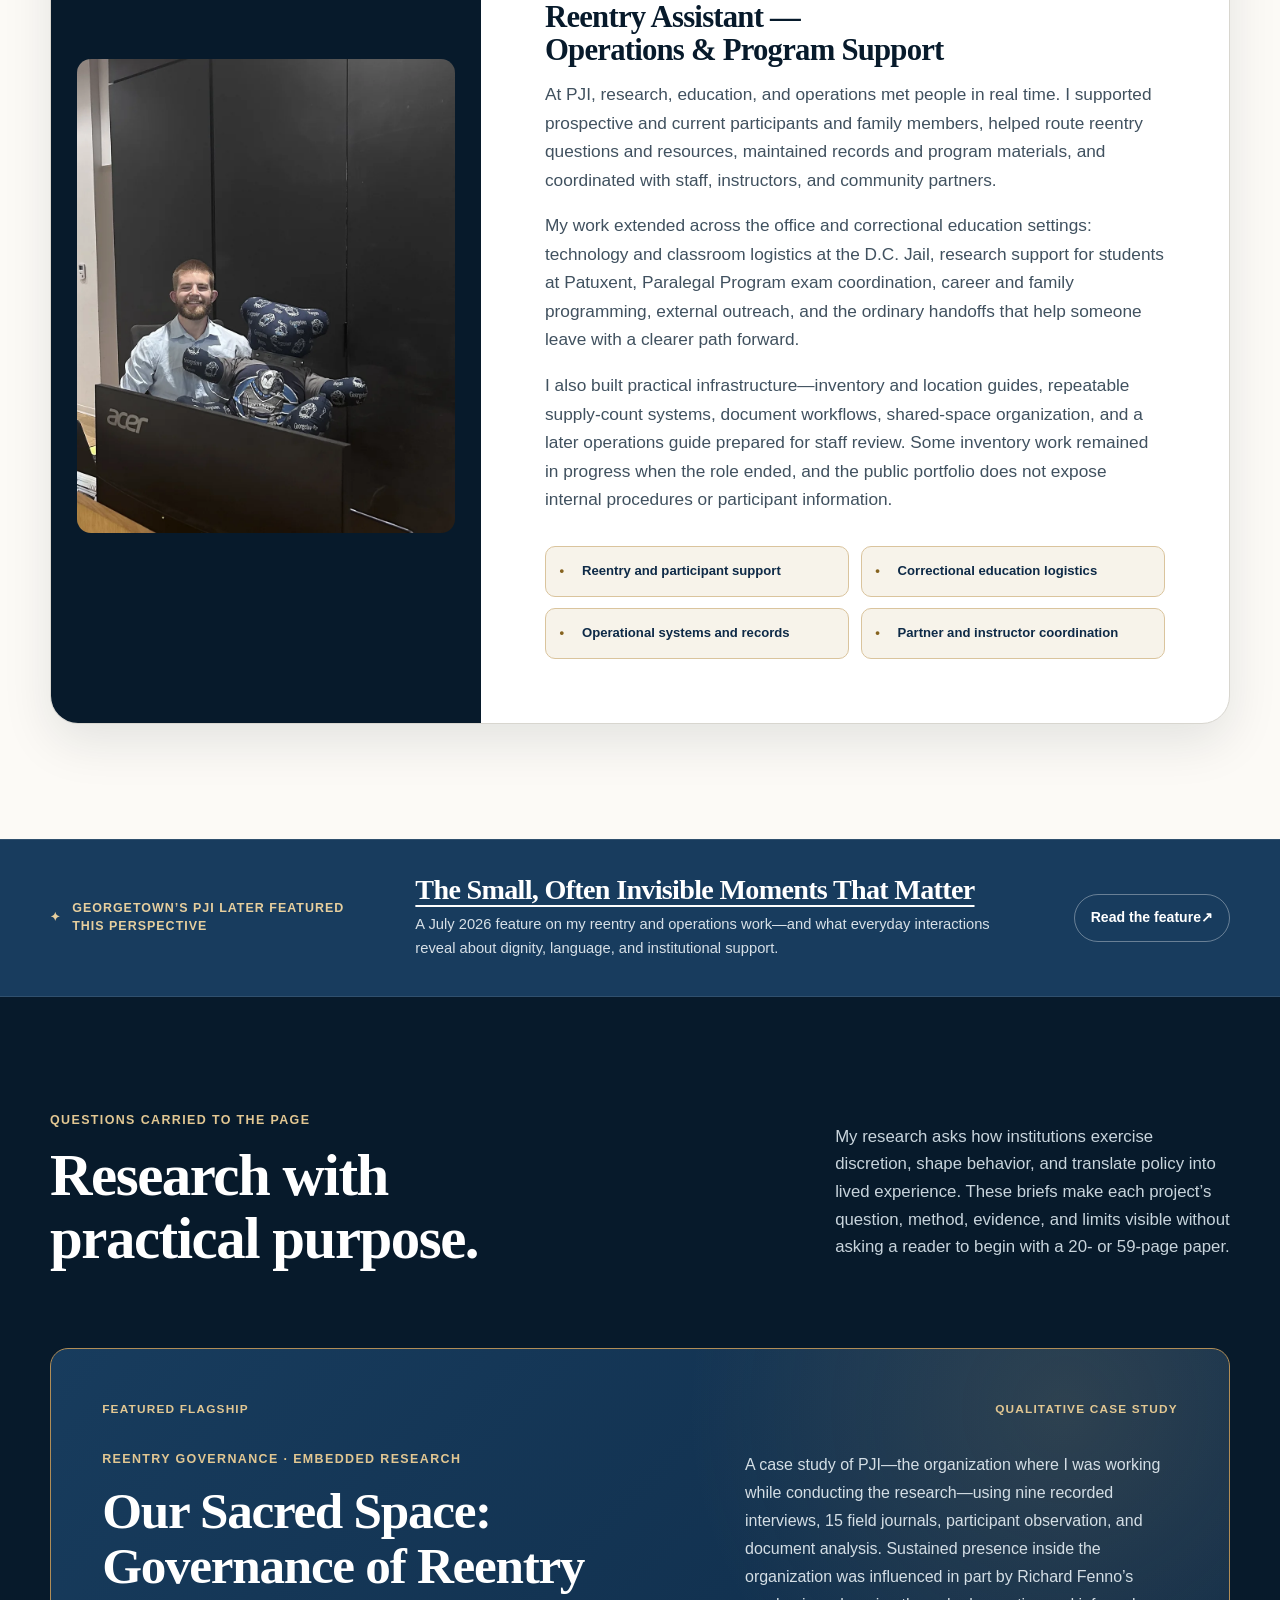
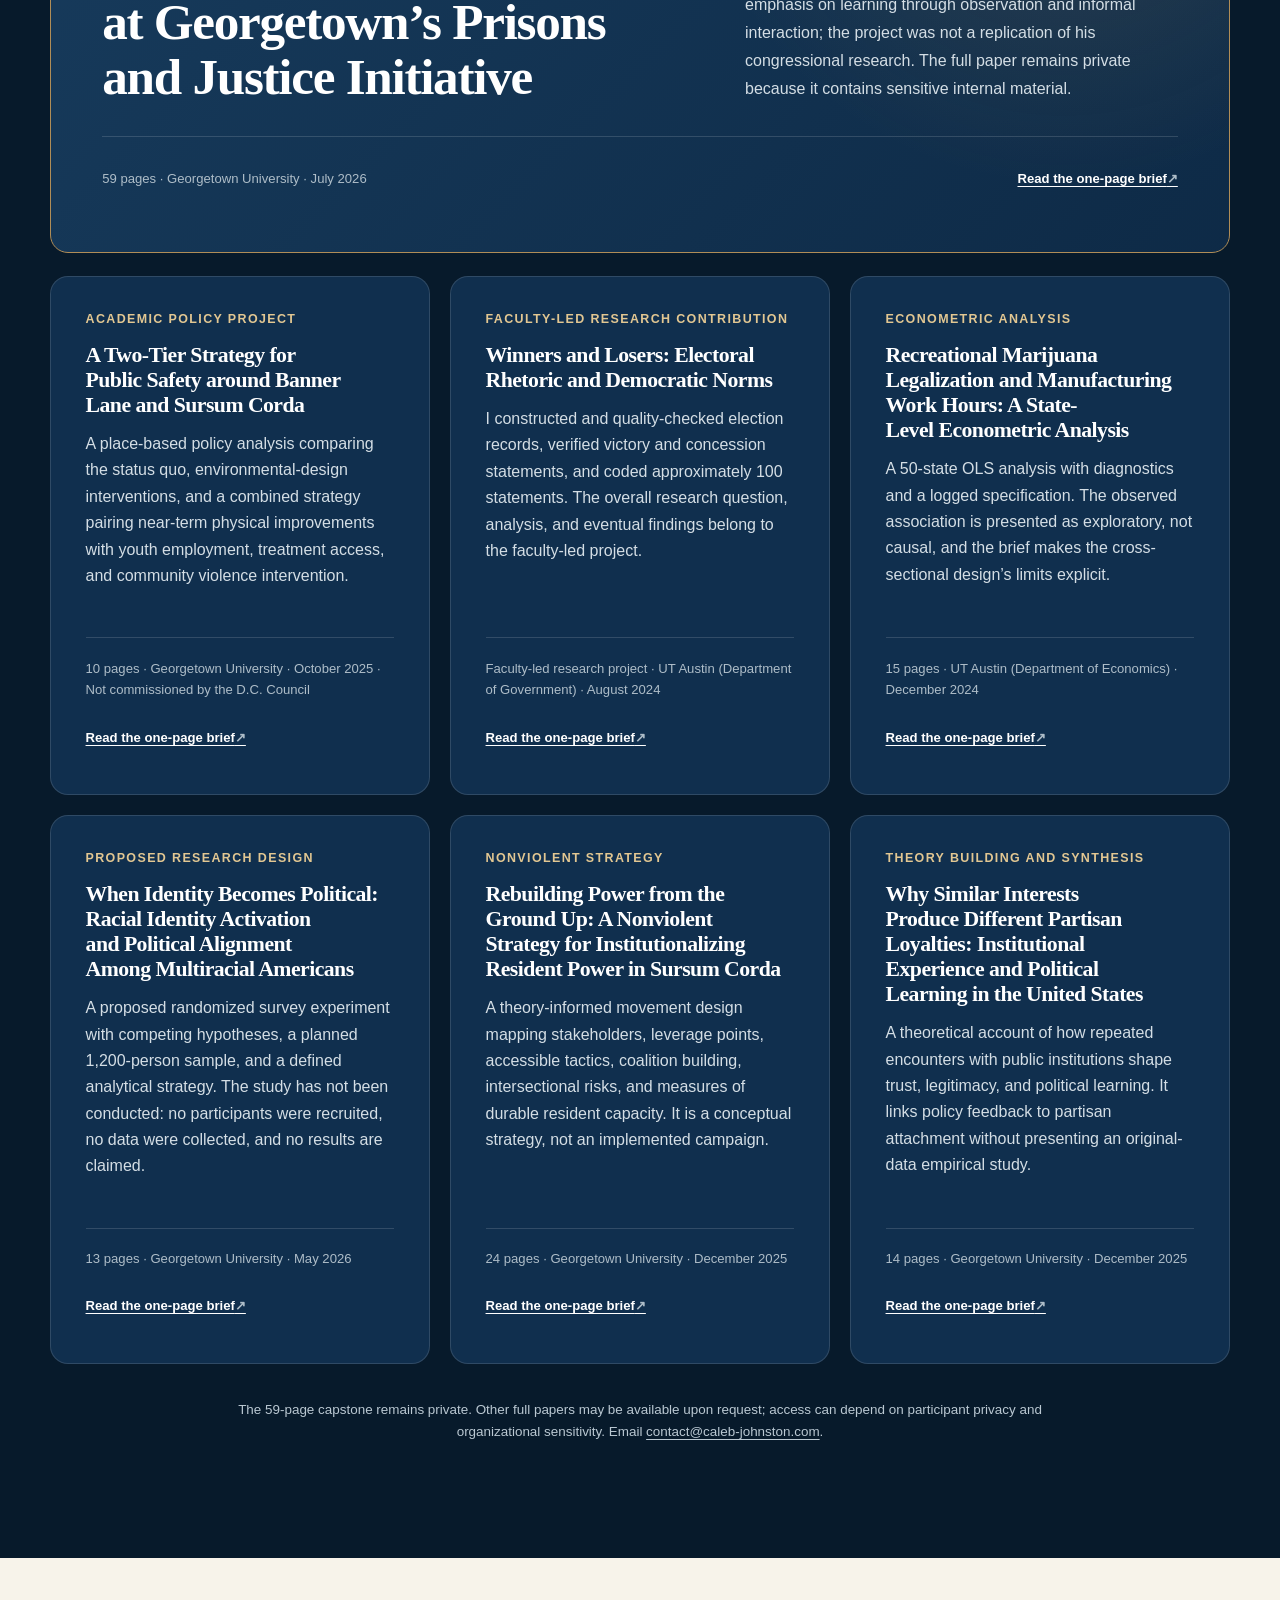
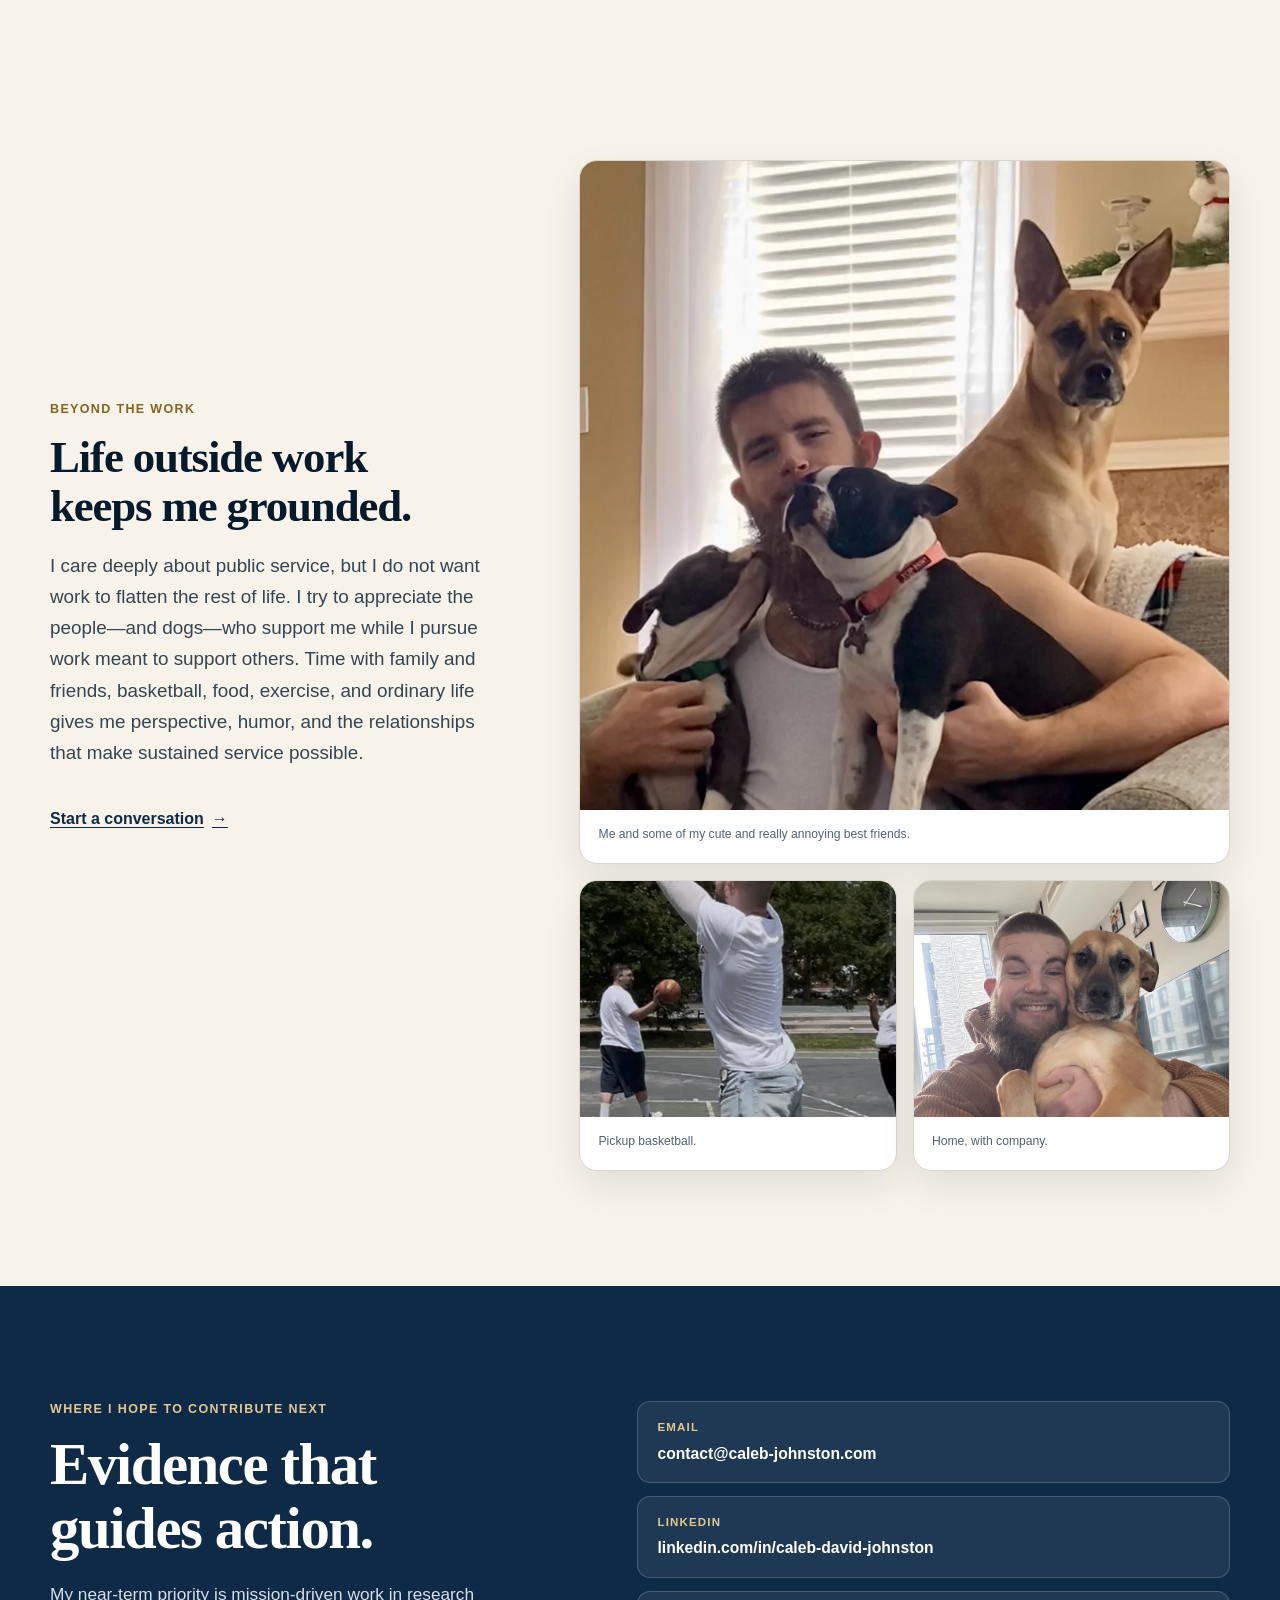
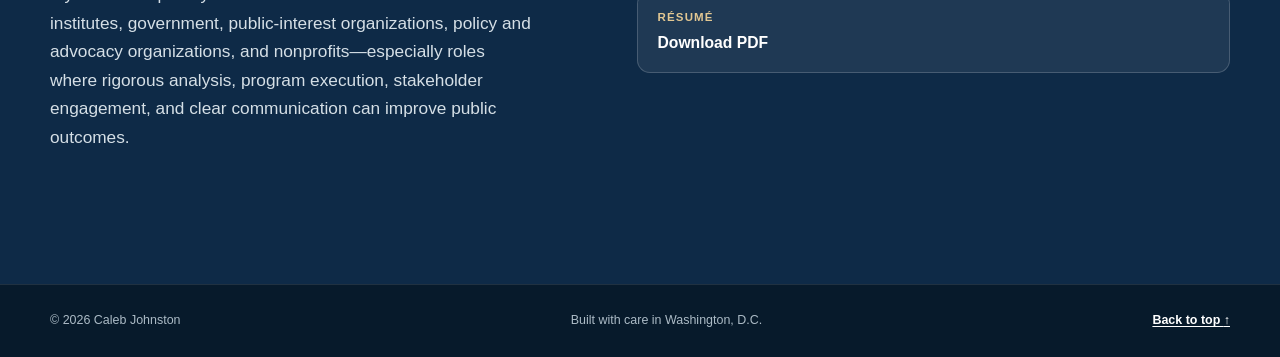
==== commit bb496966: "Refine responsive titles and photo gallery" ====
--- a/index.html
+++ b/index.html
@@ -86,7 +86,7 @@
       <div class="hero-grid wrap">
         <div class="hero-copy">
           <p class="eyebrow">Washington, D.C. · Public policy · Research · Operations</p>
-          <h1 id="hero-title">Public Service: From Research to Implementation.</h1>
+          <h1 id="hero-title" class="line-set"><span>Public Service:</span> <span>From Research</span> <span>to Implementation.</span></h1>
           <p class="hero-lede">I am building a career around a simple question: how can institutions serve people more responsibly—not only in policy, but in the ordinary moments when policy becomes experience?</p>
           <div class="button-row" aria-label="Primary actions">
             <a class="button button-primary" href="#about">Read my story <span aria-hidden="true">↓</span></a>
@@ -279,7 +279,7 @@
         <div class="section-heading light-heading">
           <div>
             <p class="eyebrow">Questions carried to the page</p>
-            <h2 id="writing-title">Research shaped by what implementation reveals.</h2>
+            <h2 id="writing-title" class="line-set"><span>Research with</span> <span>practical purpose.</span></h2>
           </div>
           <p>My research asks how institutions exercise discretion, shape behavior, and translate policy into lived experience. These briefs make each project’s question, method, evidence, and limits visible without asking a reader to begin with a 20- or 59-page paper.</p>
         </div>
@@ -386,7 +386,7 @@
       <div class="wrap beyond-grid">
         <div class="beyond-copy">
           <p class="eyebrow">Beyond the work</p>
-          <h2 id="beyond-title">The people and routines that keep ambition grounded.</h2>
+          <h2 id="beyond-title" class="line-set"><span>Life outside work</span> <span>keeps me grounded.</span></h2>
           <div class="prose">
             <p>I care deeply about public service, but I do not want work to flatten the rest of life. I try to appreciate the people—and dogs—who support me while I pursue work meant to support others. Time with family and friends, basketball, food, exercise, and ordinary life gives me perspective, humor, and the relationships that make sustained service possible.</p>
           </div>
@@ -423,7 +423,7 @@
       <div class="wrap contact-inner">
         <div>
           <p class="eyebrow">Where I hope to contribute next</p>
-          <h2 id="contact-title">Looking for work where evidence has to become action.</h2>
+          <h2 id="contact-title" class="line-set"><span>Evidence that</span> <span>guides action.</span></h2>
           <p>My near-term priority is mission-driven work in research institutes, government, public-interest organizations, policy and advocacy organizations, and nonprofits—especially roles where rigorous analysis, program execution, stakeholder engagement, and clear communication can improve public outcomes.</p>
         </div>
         <div class="contact-actions">
--- a/styles.css
+++ b/styles.css
@@ -52,6 +52,8 @@
   letter-spacing: -0.025em;
   text-wrap: balance;
 }
+
+.line-set > span { display: block; white-space: nowrap; }
 
 h1 { max-width: 820px; margin-bottom: 1.4rem; font-size: clamp(3.15rem, 7.1vw, 6.7rem); }
 h2 { margin-bottom: 1.25rem; font-size: clamp(2.25rem, 4.6vw, 4.35rem); }
@@ -304,7 +306,7 @@
 
 .beyond { background: var(--ivory); }
 .beyond-grid { display: grid; grid-template-columns: minmax(0, 0.82fr) minmax(460px, 1.18fr); align-items: center; gap: clamp(3rem, 6vw, 6rem); }
-.beyond-copy h2 { max-width: 680px; }
+.beyond-copy h2 { max-width: 680px; font-size: clamp(2.25rem, 3.5vw, 3.35rem); }
 .text-link { display: inline-flex; min-height: 48px; margin-top: 0.5rem; align-items: center; gap: 0.5rem; color: var(--navy-900); font-weight: 800; }
 .photo-pair { display: grid; grid-template-columns: 1.05fr 0.95fr; align-items: start; gap: 1.1rem; }
 .photo-card { overflow: hidden; margin: 0; background: var(--white); border: 1px solid var(--line); border-radius: var(--radius-md); box-shadow: var(--shadow); }
@@ -315,14 +317,14 @@
 .photo-card figcaption { padding: 1rem 1.15rem 1.2rem; color: var(--slate); font-size: 0.76rem; line-height: 1.45; }
 .single-photo { display: block; width: min(100%, 420px); margin-left: auto; }
 .single-photo .dog-card { margin-top: 0; transform: rotate(1.5deg); }
-.life-gallery { display: grid; grid-template-columns: minmax(0, 1.12fr) minmax(170px, 0.88fr); grid-template-rows: repeat(2, minmax(0, 1fr)); align-items: stretch; gap: 1rem; }
+.life-gallery { display: grid; grid-template-columns: repeat(2, minmax(0, 1fr)); grid-template-rows: auto; align-items: start; gap: 1rem; }
 .life-gallery .photo-card { min-width: 0; box-shadow: 0 14px 36px rgb(7 26 43 / 9%); }
-.gallery-main { grid-row: 1 / -1; display: flex; flex-direction: column; }
+.gallery-main { grid-column: 1 / -1; display: flex; flex-direction: column; }
 .gallery-main picture, .gallery-main img { width: 100%; height: 100%; }
-.gallery-main picture { display: block; flex: 1; }
+.gallery-main picture { display: block; aspect-ratio: 4 / 3; }
 .gallery-main img { object-fit: cover; }
 .gallery-small { display: flex; min-height: 0; flex-direction: column; }
-.gallery-small picture { display: block; overflow: hidden; min-height: 0; flex: 1; }
+.gallery-small picture { display: block; overflow: hidden; min-height: 0; aspect-ratio: 4 / 3; }
 .gallery-small img { width: 100%; height: 100%; min-height: 180px; object-fit: cover; }
 .basketball-card img { object-position: center 28%; }
 .dog-portrait-card img { object-position: center 35%; }
@@ -347,6 +349,10 @@
 .error-card { width: min(100%, 720px); padding: clamp(2rem, 6vw, 4.5rem); background: rgb(255 255 255 / 7%); border: 1px solid rgb(255 255 255 / 18%); border-radius: var(--radius-lg); }
 .error-card h1 { color: var(--white); font-size: clamp(2.5rem, 7vw, 5rem); }
 .error-card > p:not(.eyebrow) { margin-bottom: 2rem; color: #d7e0e7; font-size: 1.1rem; }
+
+@media (max-width: 1100px) {
+  .writing-support-grid { grid-template-columns: repeat(2, minmax(0, 1fr)); }
+}
 
 @media (max-width: 980px) {
   .brand-name { display: none; }
@@ -371,7 +377,6 @@
   .pji-synthesis .spotlight-content { order: initial; }
   .pji-synthesis .spotlight-image { min-height: 0; padding-block: 2rem; }
   .flagship-body { grid-template-columns: 1fr; }
-  .writing-support-grid { grid-template-columns: repeat(2, minmax(0, 1fr)); }
   .single-photo { margin-left: 0; }
 }
 
@@ -408,7 +413,8 @@
   .wrap { width: min(calc(100% - 1.4rem), var(--max)); }
   .brand-name { font-size: 0.88rem; }
   .hero { padding-top: 4rem; }
-  h1, .hero h1 { max-width: 100%; font-size: clamp(2.2rem, 10.8vw, 2.65rem); }
+  h1, .hero h1 { max-width: 100%; font-size: clamp(2.05rem, 9.5vw, 2.4rem); }
+  .writing .section-heading h2 { font-size: 2.05rem; }
   .button-row, .button { width: 100%; }
   .hero-portrait { width: 88vw; }
   .path-visual { width: 88vw; padding: 0 0 1.5rem 1.5rem; }
@@ -419,6 +425,7 @@
   .service-photo picture { max-height: 270px; }
   .life-gallery { grid-template-columns: repeat(2, minmax(0, 1fr)); grid-template-rows: auto; }
   .gallery-main { grid-column: 1 / -1; grid-row: auto; }
+  .gallery-main picture { aspect-ratio: 1; }
   .gallery-small img { min-height: 160px; }
 }
 
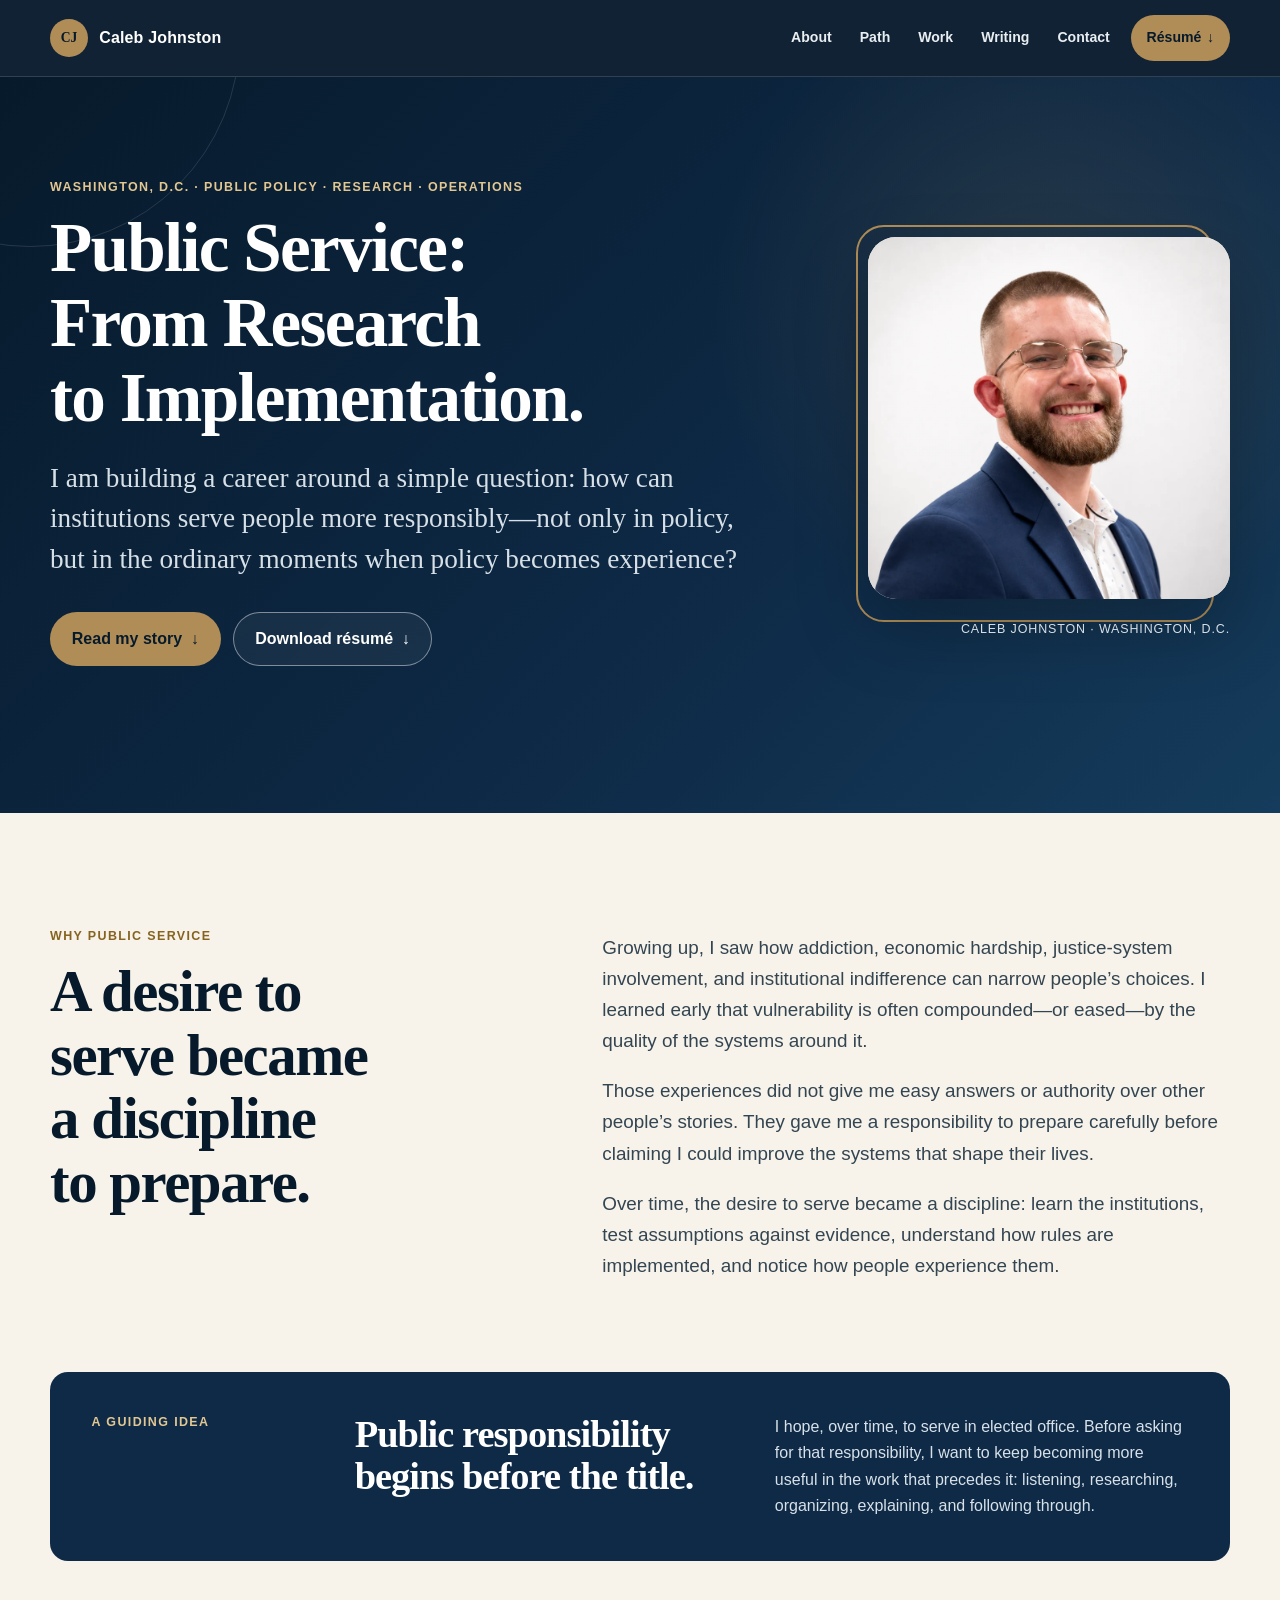
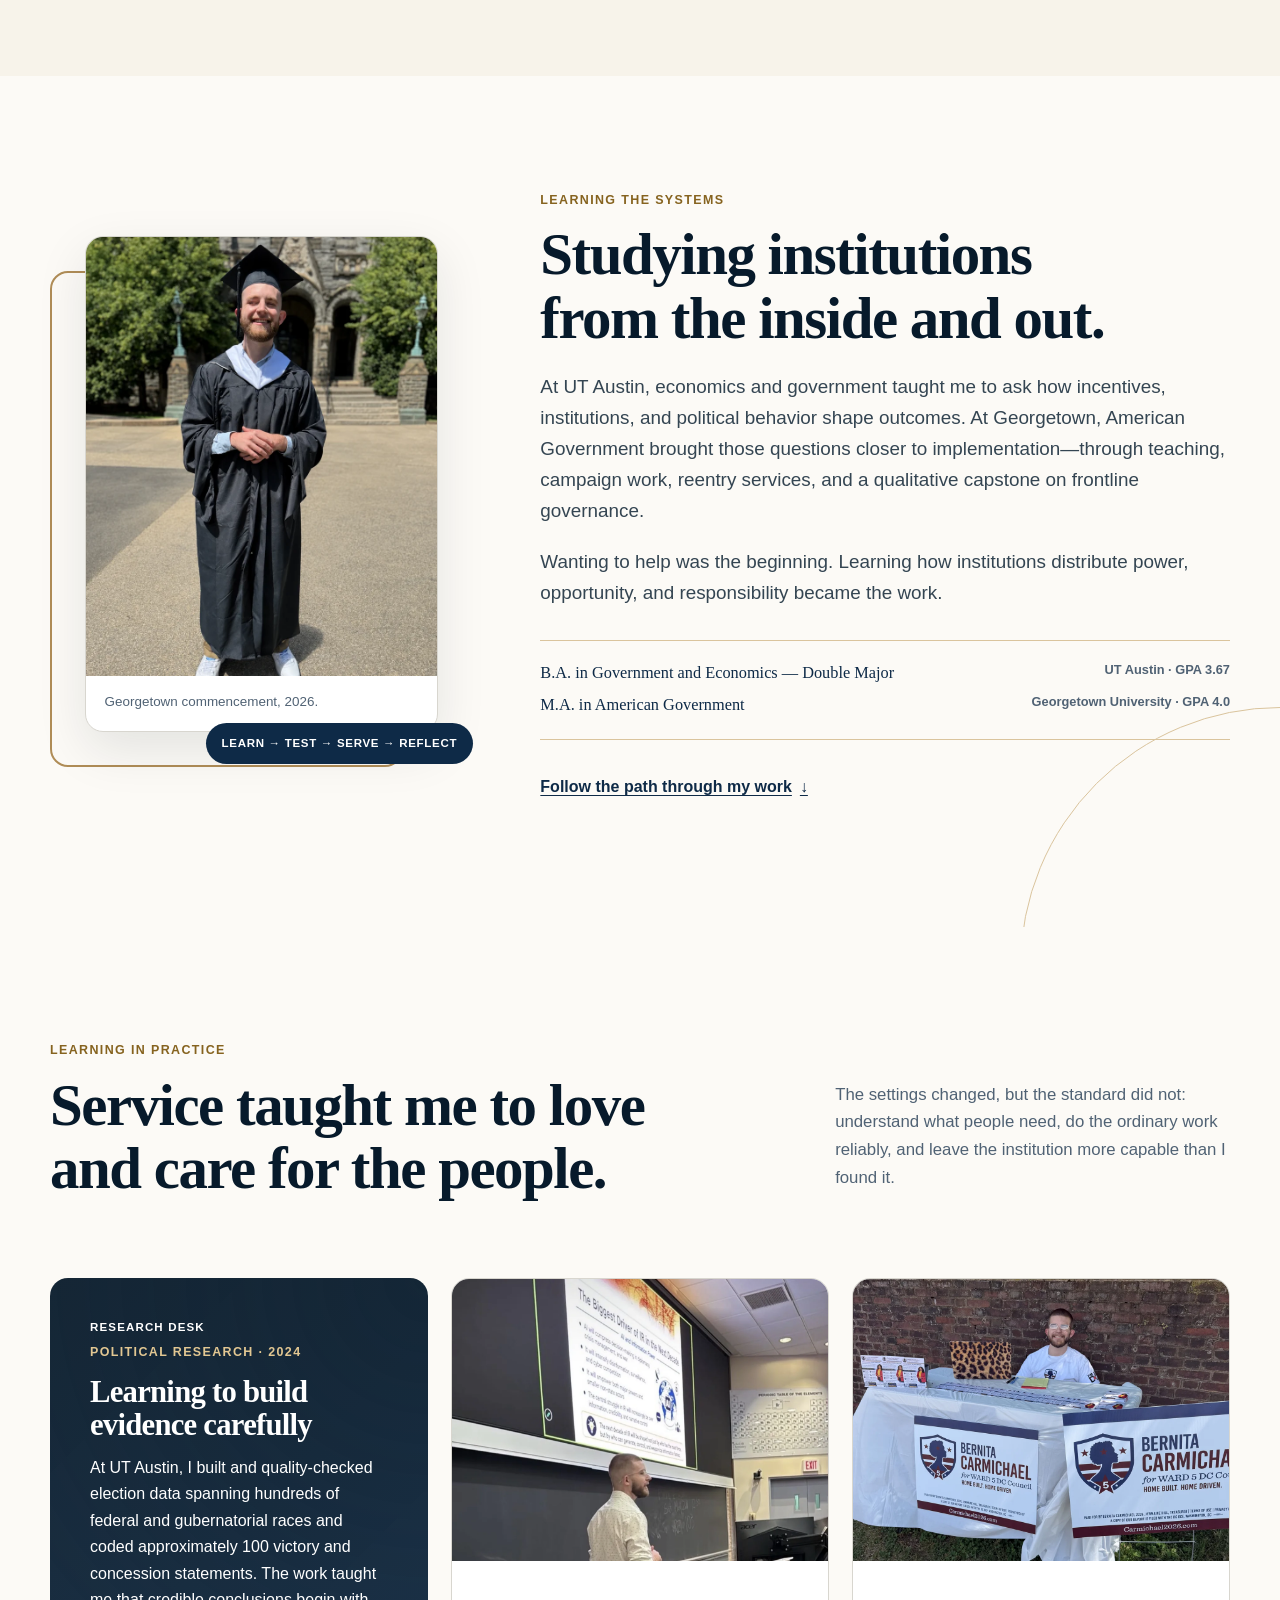
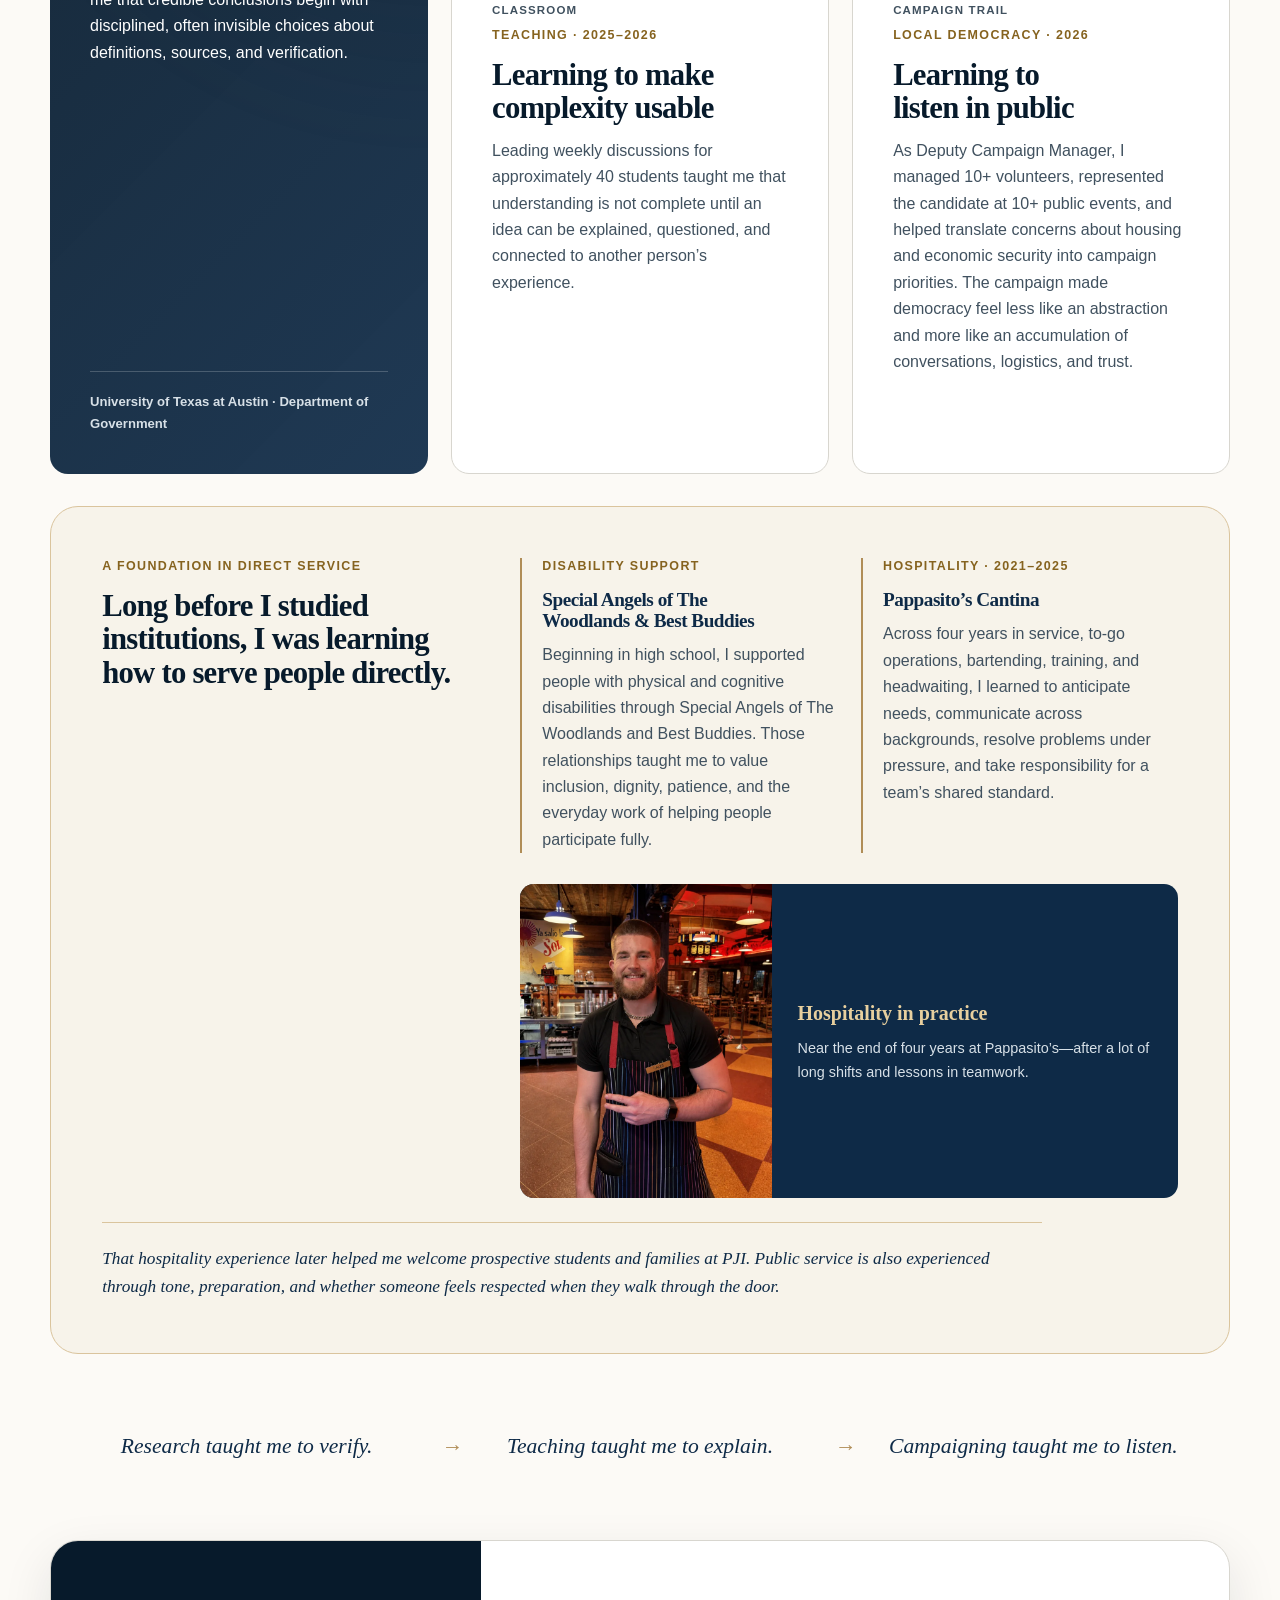
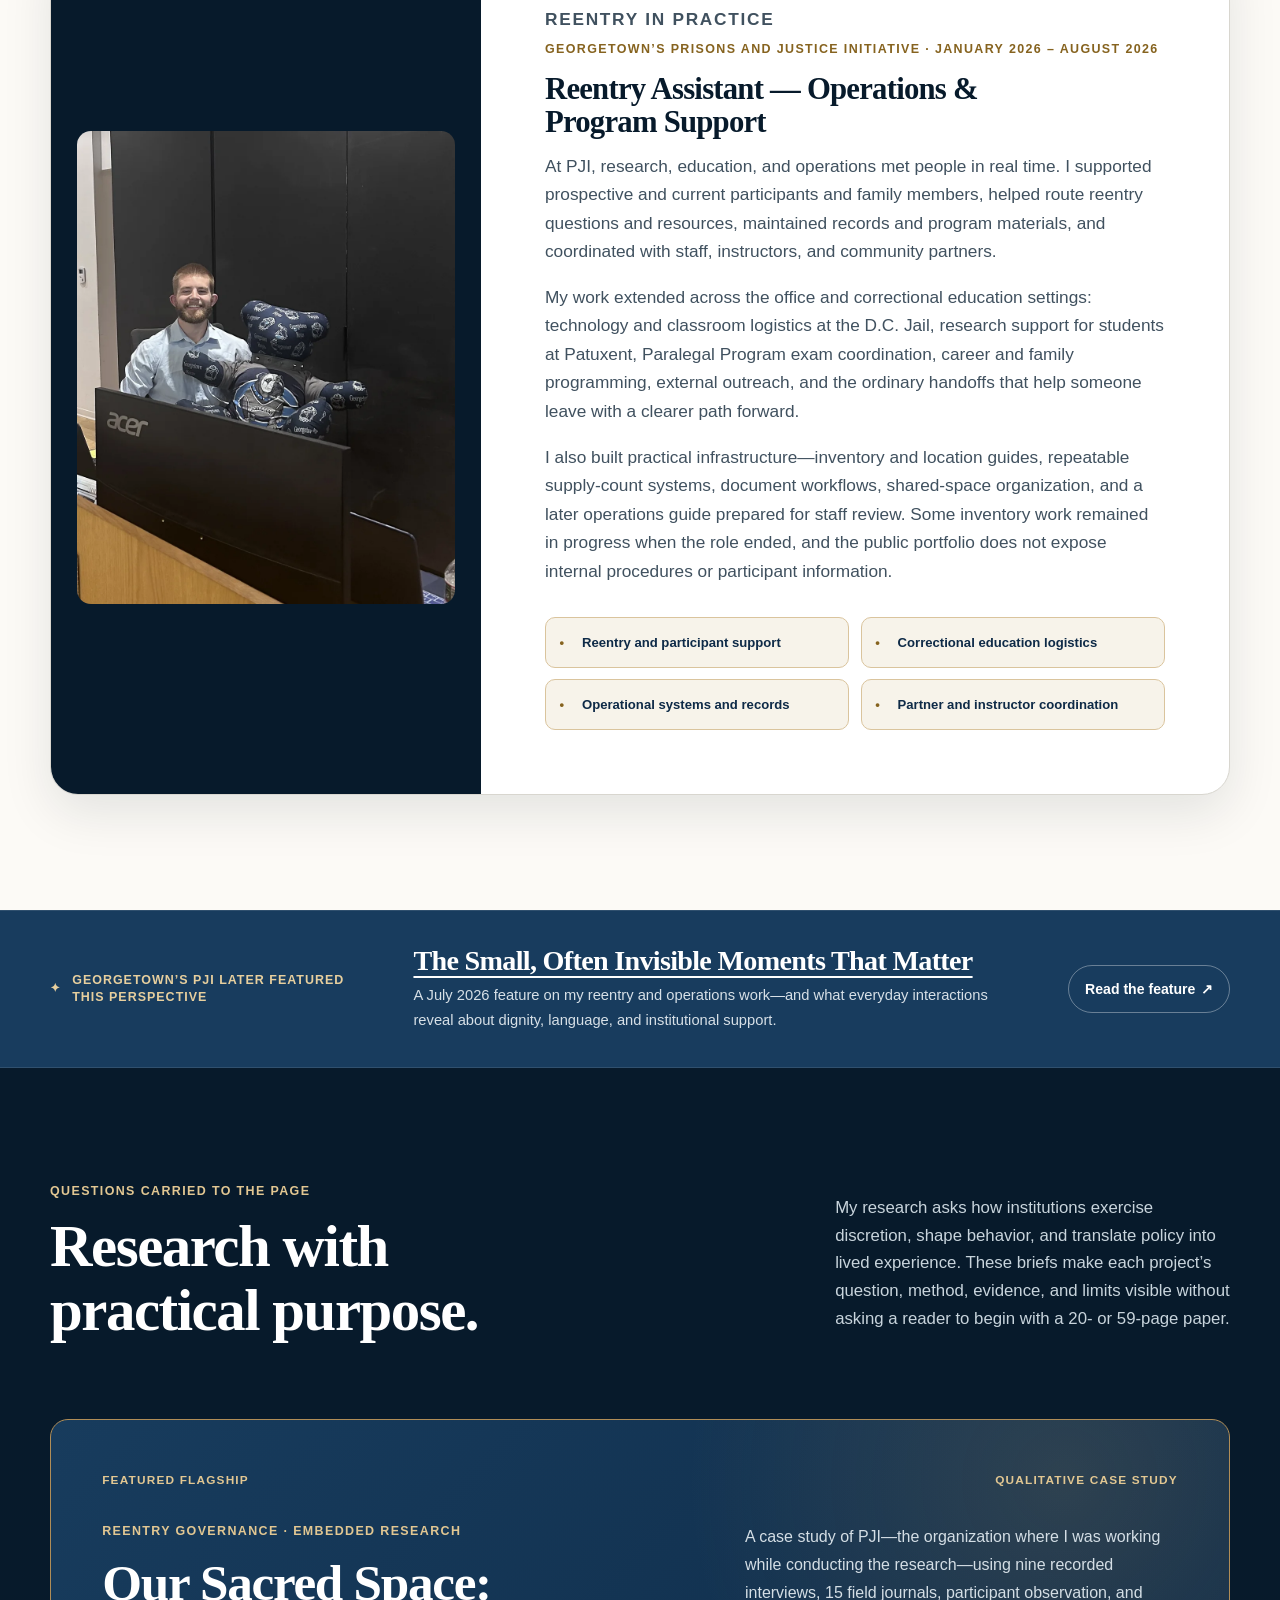
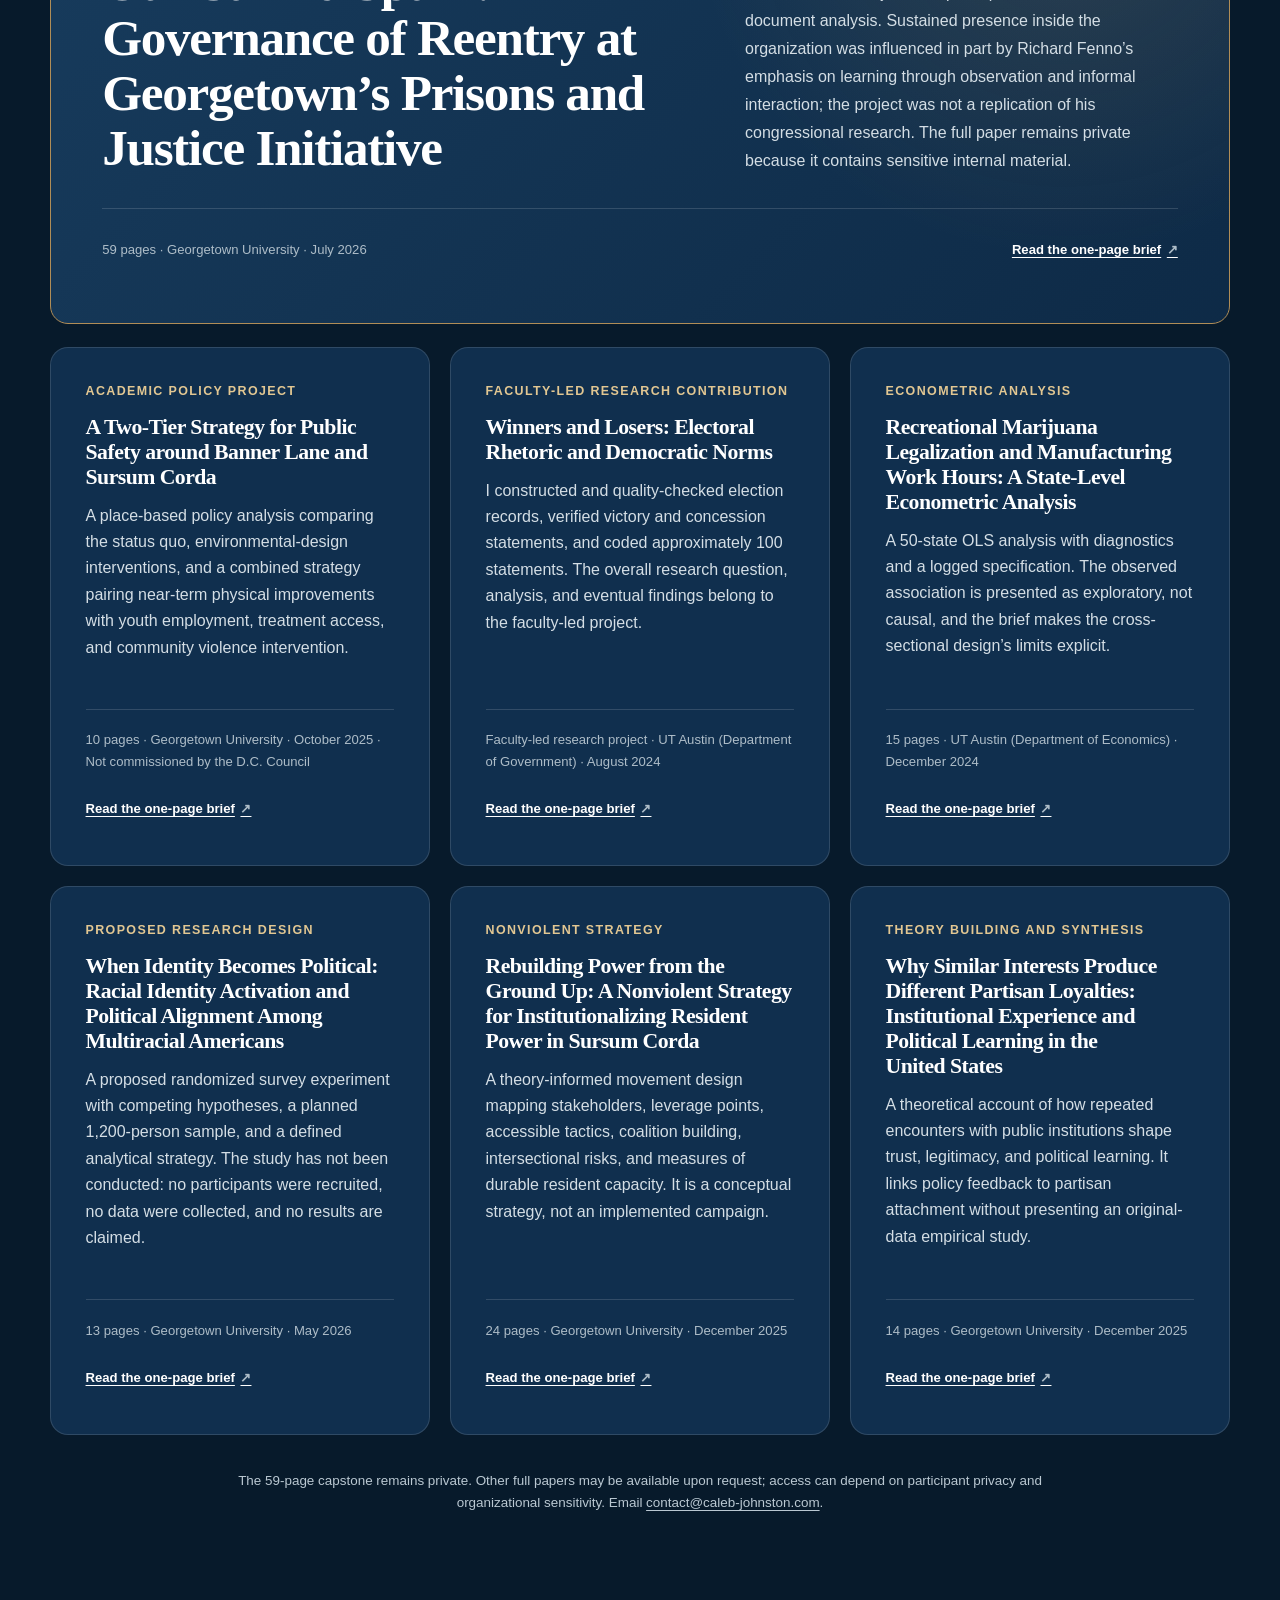
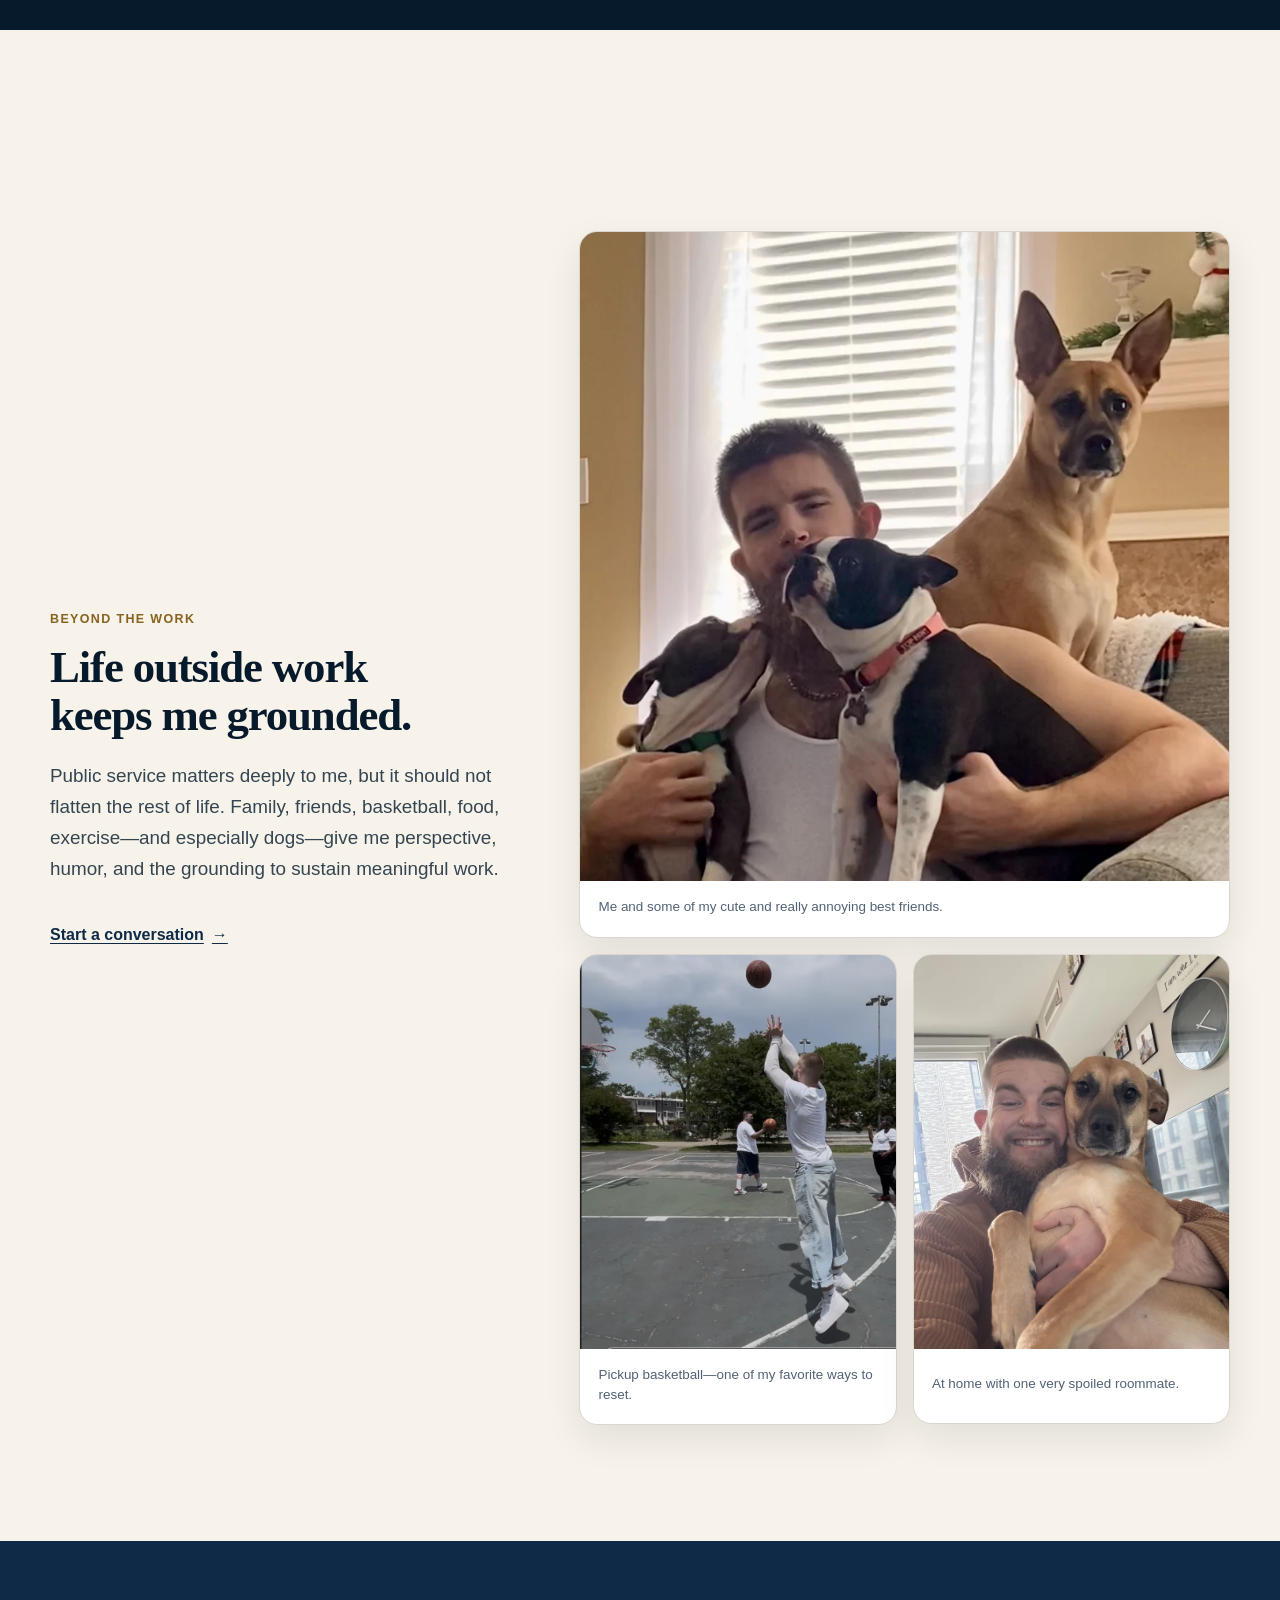
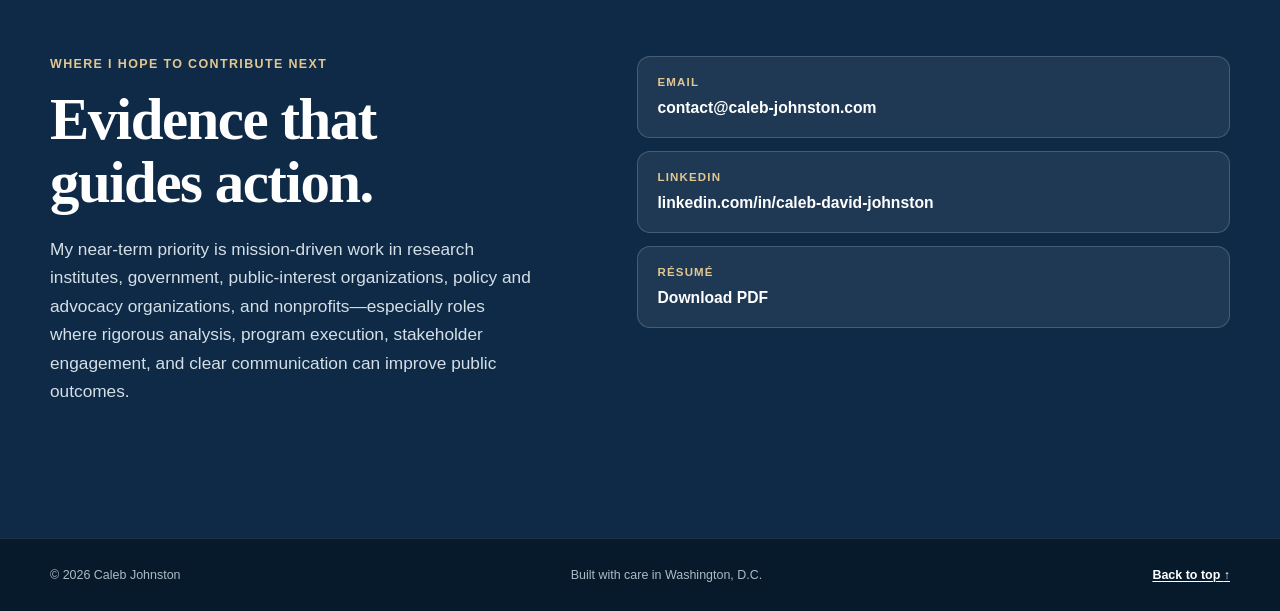
==== commit f3ad1f16: "Polish site photography and captions" ====
--- a/index.html
+++ b/index.html
@@ -221,9 +221,9 @@
             <figure class="service-photo">
               <picture>
                 <source srcset="/assets/photos/caleb-pappasitos.webp" type="image/webp">
-                <img src="/assets/photos/caleb-pappasitos.jpg" width="800" height="1000" loading="lazy" alt="Caleb Johnston in his Pappasito’s uniform inside the restaurant.">
+                <img src="/assets/photos/caleb-pappasitos.jpg" width="800" height="1000" loading="lazy" alt="Caleb Johnston smiling in his Pappasito’s uniform inside the restaurant near the end of four years there.">
               </picture>
-              <figcaption><strong>Pappasito’s Cantina</strong><span>Four years of hospitality work made preparation, teamwork, and service standards concrete.</span></figcaption>
+              <figcaption><strong>Hospitality in practice</strong><span>Near the end of four years at Pappasito’s—after a lot of long shifts and lessons in teamwork.</span></figcaption>
             </figure>
           </div>
           <p class="service-bridge">That hospitality experience later helped me welcome prospective students and families at PJI. Public service is also experienced through tone, preparation, and whether someone feels respected when they walk through the door.</p>
@@ -388,7 +388,7 @@
           <p class="eyebrow">Beyond the work</p>
           <h2 id="beyond-title" class="line-set"><span>Life outside work</span> <span>keeps me grounded.</span></h2>
           <div class="prose">
-            <p>I care deeply about public service, but I do not want work to flatten the rest of life. I try to appreciate the people—and dogs—who support me while I pursue work meant to support others. Time with family and friends, basketball, food, exercise, and ordinary life gives me perspective, humor, and the relationships that make sustained service possible.</p>
+            <p>Public service matters deeply to me, but it should not flatten the rest of life. Family, friends, basketball, food, exercise—and especially dogs—give me perspective, humor, and the grounding to sustain meaningful work.</p>
           </div>
           <a class="text-link" href="#contact">Start a conversation <span aria-hidden="true">→</span></a>
         </div>
@@ -404,16 +404,16 @@
           <figure class="photo-card gallery-small basketball-card">
             <picture>
               <source srcset="/assets/photos/caleb-basketball.webp" type="image/webp">
-              <img src="/assets/photos/caleb-basketball.jpg" width="620" height="900" loading="lazy" alt="Caleb Johnston taking a jump shot on an outdoor basketball court.">
+              <img src="/assets/photos/caleb-basketball.jpg" width="800" height="1000" loading="lazy" alt="Caleb Johnston taking a jump shot, with the ball and hoop visible, on an outdoor basketball court.">
             </picture>
-            <figcaption>Pickup basketball.</figcaption>
+            <figcaption>Pickup basketball—one of my favorite ways to reset.</figcaption>
           </figure>
           <figure class="photo-card gallery-small dog-portrait-card">
             <picture>
               <source srcset="/assets/photos/caleb-dog-portrait.webp" type="image/webp">
               <img src="/assets/photos/caleb-dog-portrait.jpg" width="800" height="900" loading="lazy" alt="Caleb Johnston smiling while holding one of his dogs.">
             </picture>
-            <figcaption>Home, with company.</figcaption>
+            <figcaption>At home with one very spoiled roommate.</figcaption>
           </figure>
         </div>
       </div>
--- a/styles.css
+++ b/styles.css
@@ -60,7 +60,7 @@
 h3 { margin-bottom: 0.8rem; font-size: clamp(1.45rem, 2.4vw, 2.05rem); }
 h4 { margin-bottom: 0.65rem; font-size: 1.2rem; }
 .wrap { width: min(calc(100% - 2.4rem), var(--max)); margin-inline: auto; }
-.section { padding-block: clamp(5rem, 9vw, 8.7rem); scroll-margin-top: 88px; }
+.section { padding-block: clamp(5rem, 9vw, 8.7rem); }
 
 .eyebrow, .mini-label, .card-meta, .writing-type {
   margin-bottom: 0.9rem;
@@ -265,8 +265,8 @@
 .service-foundation-grid article { padding-left: 1.25rem; border-left: 2px solid var(--gold-400); }
 .service-foundation-grid h4 { color: var(--navy-900); }
 .service-foundation-grid p:last-child { margin: 0; color: #40515f; }
-.service-photo { grid-column: 1 / -1; display: grid; overflow: hidden; grid-template-columns: minmax(150px, 0.42fr) minmax(0, 1fr); margin: 0.4rem 0 0; color: var(--white); background: var(--navy-900); border-radius: 14px; }
-.service-photo picture { display: block; min-height: 190px; }
+.service-photo { grid-column: 1 / -1; display: grid; overflow: hidden; grid-template-columns: minmax(220px, 0.62fr) minmax(0, 1fr); margin: 0.4rem 0 0; color: var(--white); background: var(--navy-900); border-radius: 14px; }
+.service-photo picture { display: block; min-height: 0; aspect-ratio: 4 / 5; }
 .service-photo img { width: 100%; height: 100%; object-fit: cover; object-position: center; }
 .service-photo figcaption { display: grid; padding: 1.4rem 1.6rem; align-content: center; gap: 0.45rem; }
 .service-photo figcaption strong { color: #e7cf9e; font-family: var(--serif); font-size: 1.25rem; }
@@ -295,13 +295,14 @@
 .flagship-body h3 { max-width: 760px; margin-bottom: 0; font-size: clamp(2.2rem, 4vw, 3.55rem); }
 .flagship-body > p { margin: 0; color: #d7e0e7; font-size: 1rem; line-height: 1.75; }
 .writing-type { color: #e2c792; }
+.writing-card h3, .pji-synthesis h3 { text-wrap: pretty; }
 .writing-card h3 { color: var(--white); }
 .writing-support-grid .writing-card h3 { font-size: clamp(1.32rem, 1.7vw, 1.72rem); line-height: 1.15; }
 .writing-card p:not(.writing-type) { color: #d4dee5; }
 .card-footer { display: flex; margin-top: 2rem; padding-top: 1.2rem; align-items: flex-start; flex-direction: column; justify-content: space-between; gap: 0.9rem; border-top: 1px solid rgb(255 255 255 / 14%); font-size: 0.82rem; }
 .flagship .card-footer { align-items: center; flex-direction: row; }
 .card-footer span:first-child { color: #aebdc8; }
-.card-footer a { display: inline-flex; min-height: 44px; align-items: center; color: var(--white); font-weight: 800; text-align: left; }
+.card-footer a { display: inline-flex; min-height: 44px; align-items: center; gap: 0.35rem; color: var(--white); font-weight: 800; text-align: left; }
 .availability-note { max-width: 880px; margin: 2.2rem auto 0; color: #bac8d2; font-size: 0.84rem; text-align: center; }
 
 .beyond { background: var(--ivory); }
@@ -314,7 +315,7 @@
 .graduation-card img { aspect-ratio: 4 / 5; }
 .dog-card { margin-top: 5.4rem; }
 .dog-card img { aspect-ratio: 1; }
-.photo-card figcaption { padding: 1rem 1.15rem 1.2rem; color: var(--slate); font-size: 0.76rem; line-height: 1.45; }
+.photo-card figcaption { padding: 1rem 1.15rem 1.2rem; color: var(--slate); font-size: 0.84rem; line-height: 1.5; }
 .single-photo { display: block; width: min(100%, 420px); margin-left: auto; }
 .single-photo .dog-card { margin-top: 0; transform: rotate(1.5deg); }
 .life-gallery { display: grid; grid-template-columns: repeat(2, minmax(0, 1fr)); grid-template-rows: auto; align-items: start; gap: 1rem; }
@@ -324,10 +325,13 @@
 .gallery-main picture { display: block; aspect-ratio: 4 / 3; }
 .gallery-main img { object-fit: cover; }
 .gallery-small { display: flex; min-height: 0; flex-direction: column; }
-.gallery-small picture { display: block; overflow: hidden; min-height: 0; aspect-ratio: 4 / 3; }
-.gallery-small img { width: 100%; height: 100%; min-height: 180px; object-fit: cover; }
-.basketball-card img { object-position: center 28%; }
+.gallery-small picture { display: block; overflow: hidden; min-height: 0; aspect-ratio: 4 / 5; }
+.gallery-small img { width: 100%; height: 100%; object-fit: cover; }
+.gallery-small figcaption { display: flex; min-height: 4.6rem; align-items: center; }
+.basketball-card img { object-position: center; }
 .dog-portrait-card img { object-position: center 35%; }
+
+.site-nav .nav-resume, .feature-link { gap: 0.35rem; }
 
 .contact { color: var(--white); background: var(--navy-900); }
 .contact-inner { display: grid; grid-template-columns: 0.9fr 1.1fr; align-items: start; gap: clamp(3rem, 8vw, 8rem); }
@@ -415,6 +419,7 @@
   .hero { padding-top: 4rem; }
   h1, .hero h1 { max-width: 100%; font-size: clamp(2.05rem, 9.5vw, 2.4rem); }
   .writing .section-heading h2 { font-size: 2.05rem; }
+  .flagship-body h3 { font-size: clamp(1.9rem, 8.5vw, 2.15rem); }
   .button-row, .button { width: 100%; }
   .hero-portrait { width: 88vw; }
   .path-visual { width: 88vw; padding: 0 0 1.5rem 1.5rem; }
@@ -422,11 +427,9 @@
   .photo-pair { grid-template-columns: 1fr; }
   .dog-card { margin-top: 0; }
   .service-photo { grid-template-columns: 1fr; }
-  .service-photo picture { max-height: 270px; }
-  .life-gallery { grid-template-columns: repeat(2, minmax(0, 1fr)); grid-template-rows: auto; }
-  .gallery-main { grid-column: 1 / -1; grid-row: auto; }
+  .life-gallery { grid-template-columns: 1fr; grid-template-rows: auto; }
+  .gallery-main { grid-column: auto; grid-row: auto; }
   .gallery-main picture { aspect-ratio: 1; }
-  .gallery-small img { min-height: 160px; }
 }
 
 @media (prefers-reduced-motion: reduce) {
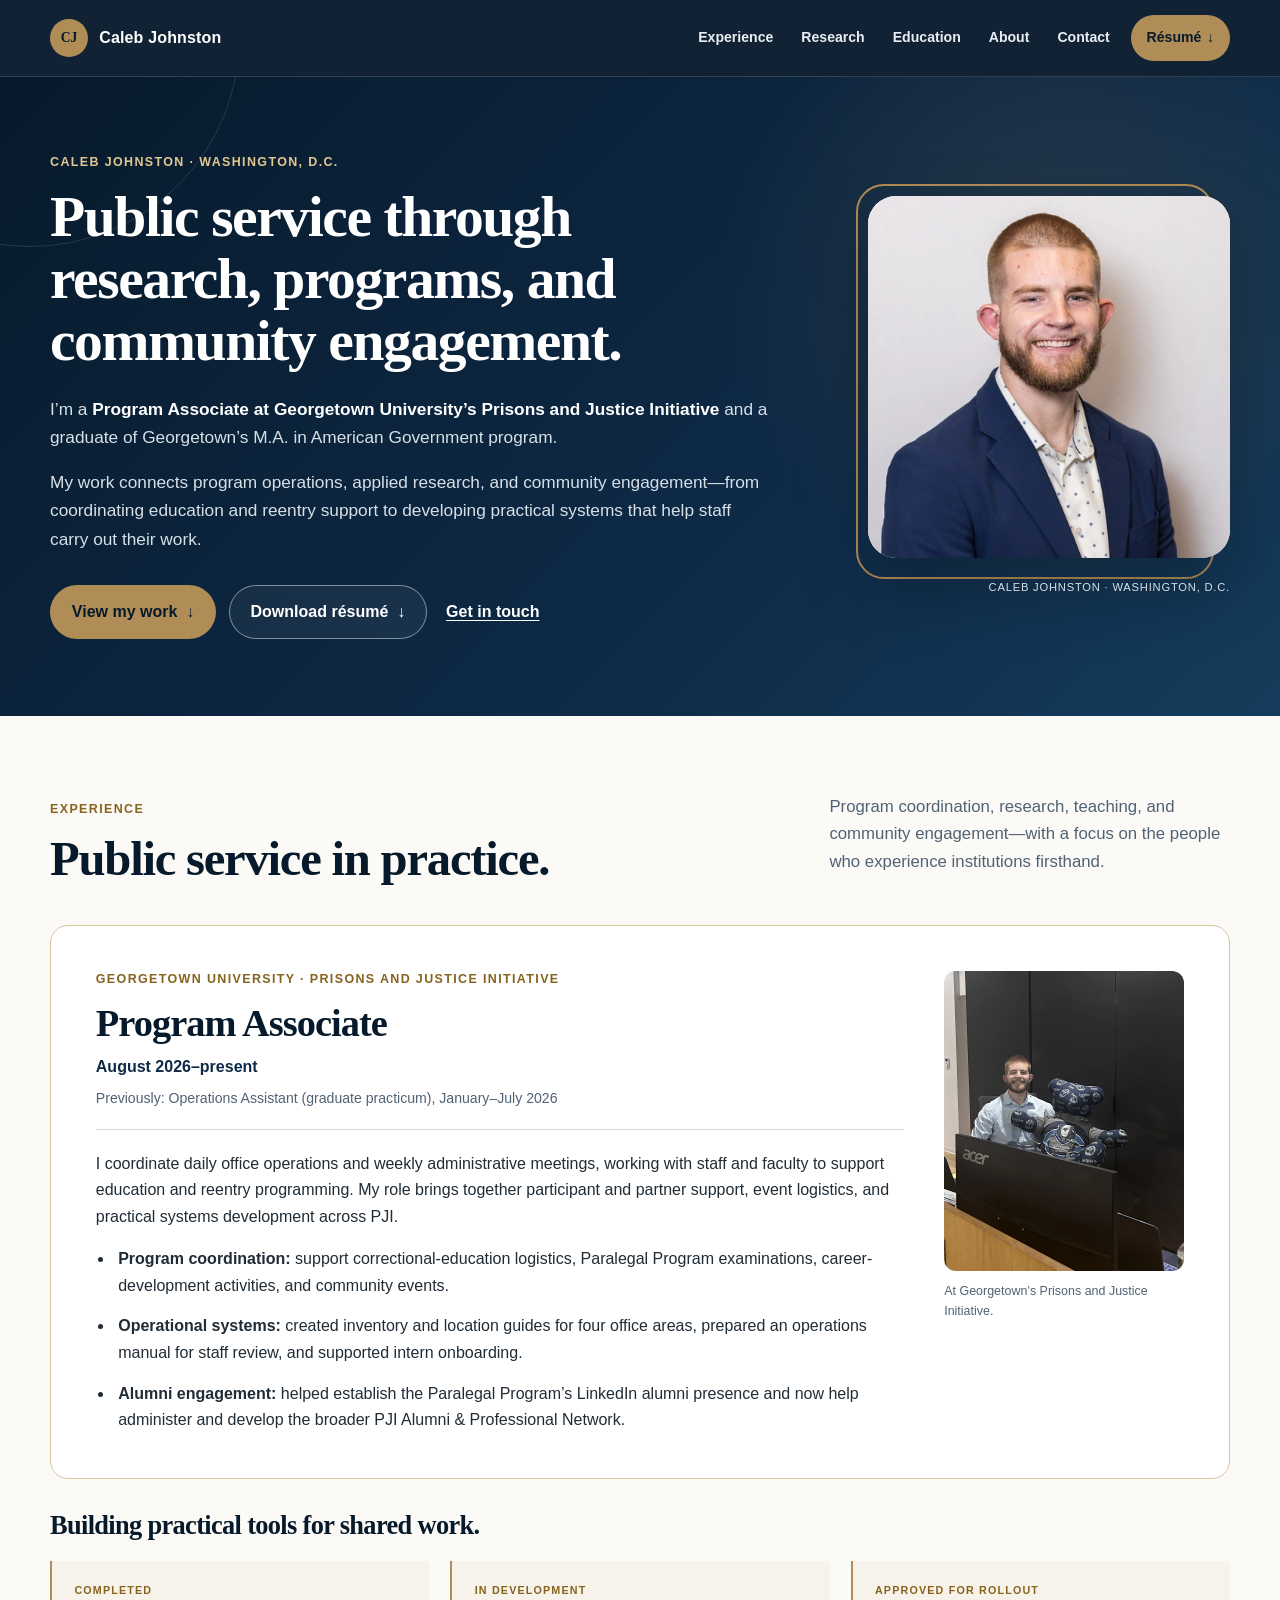
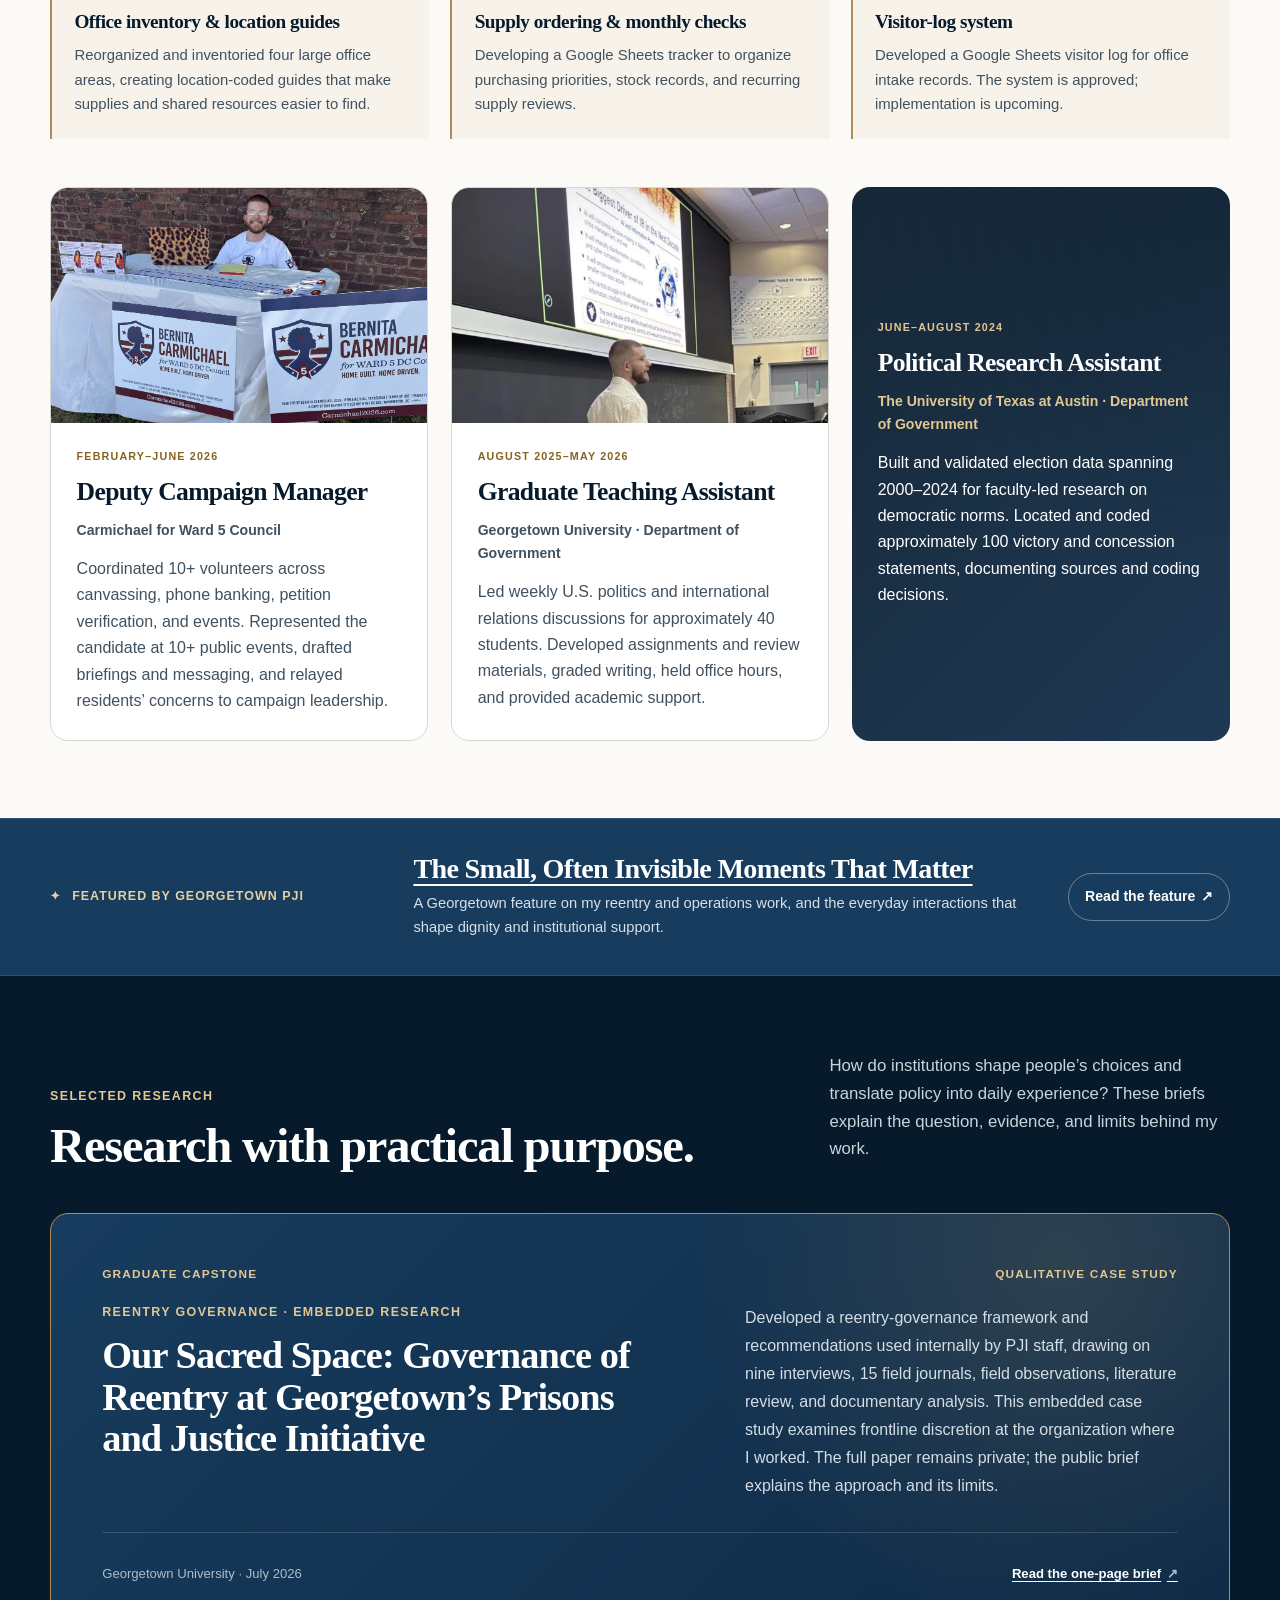
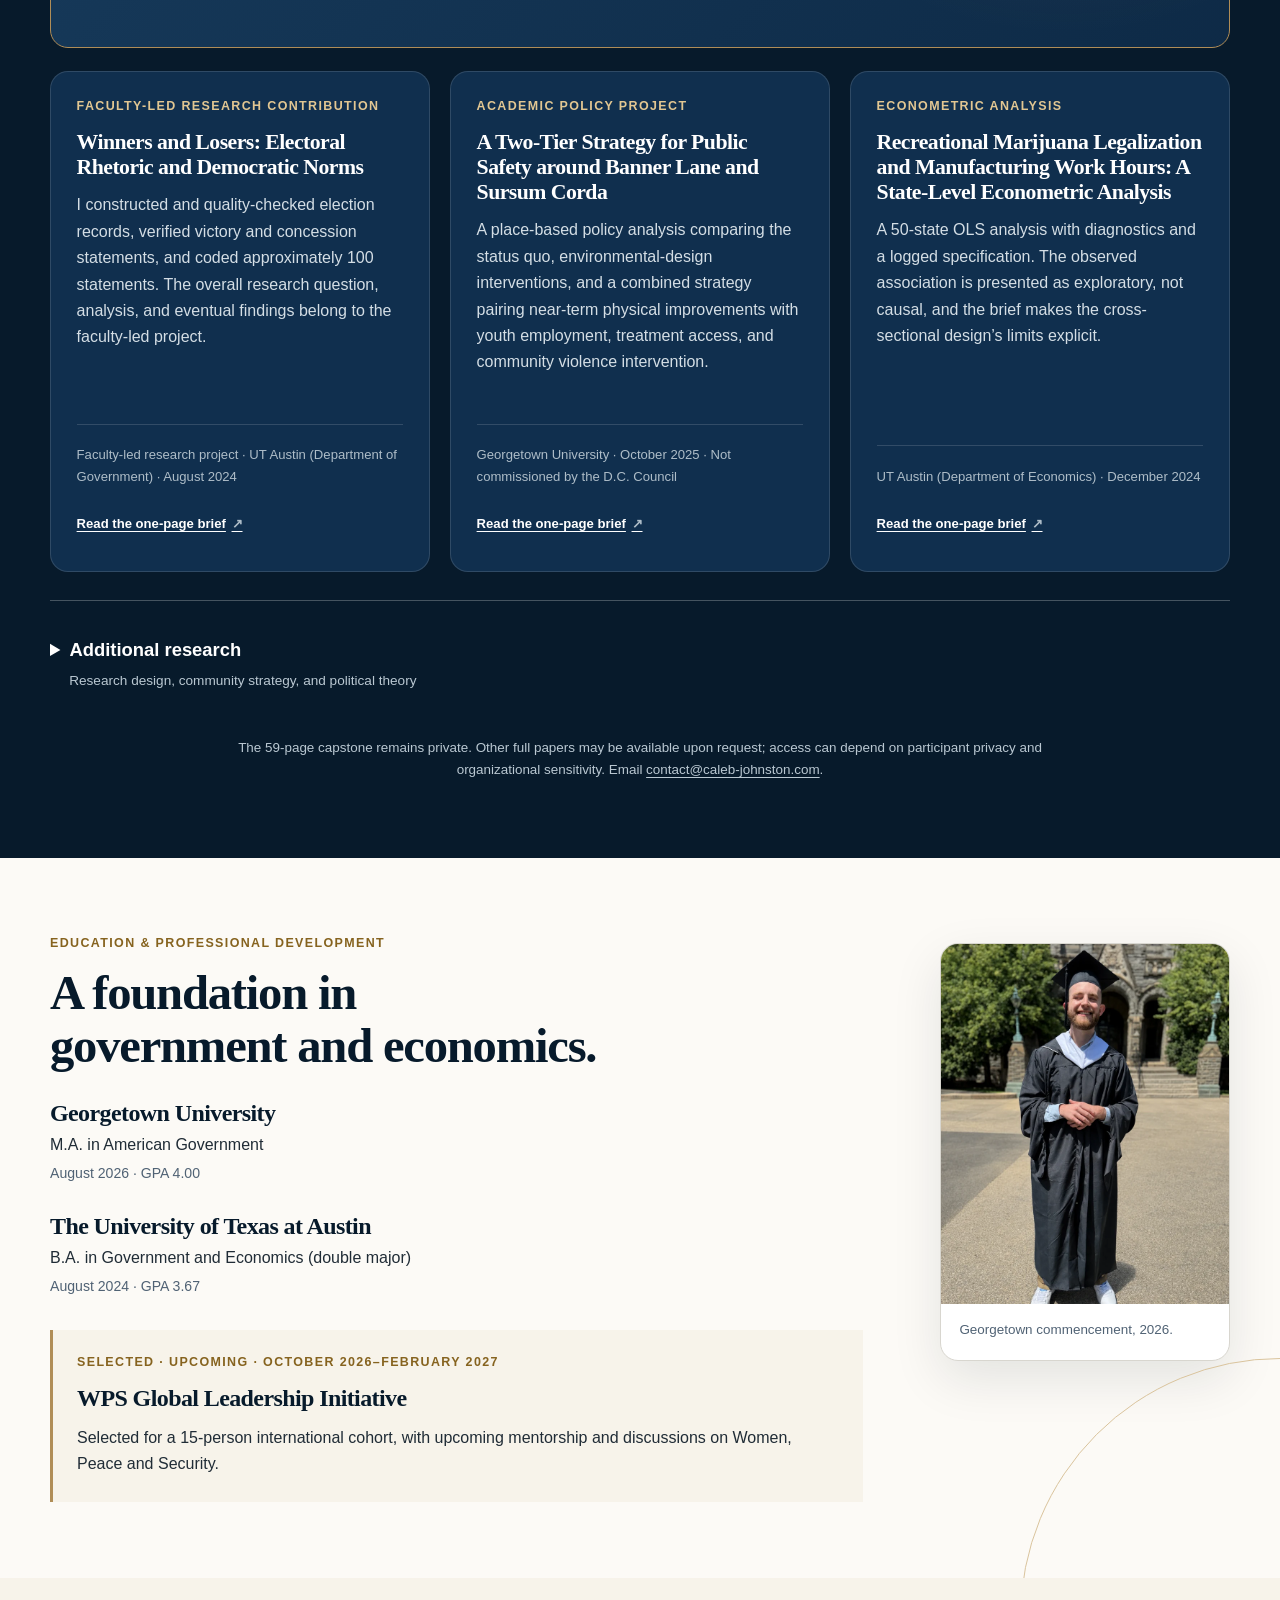
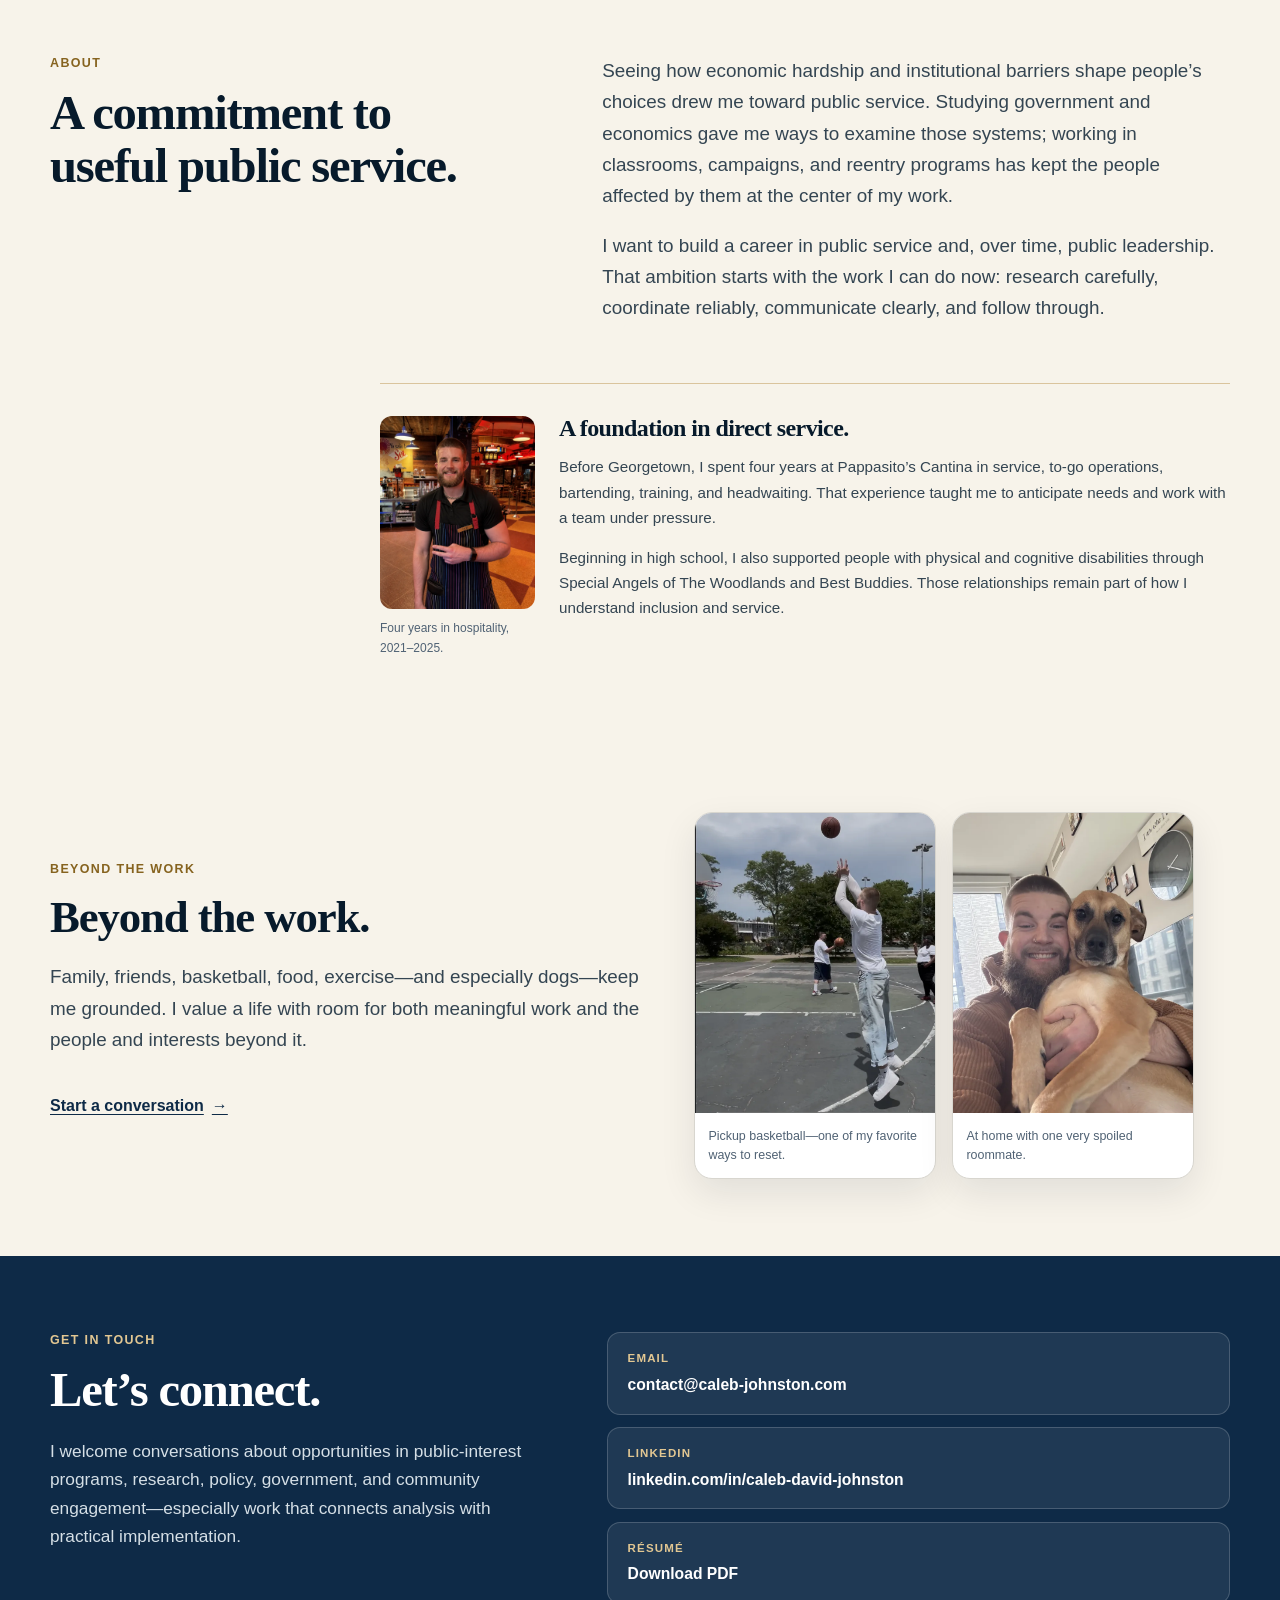
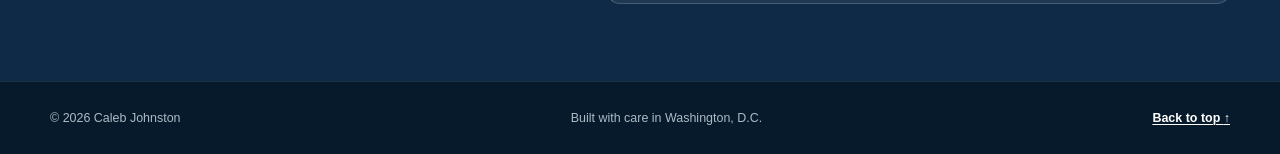
==== commit b73c44a0: "Update professional portfolio with current PJI role and new portrait" ====
--- a/index.html
+++ b/index.html
@@ -3,8 +3,8 @@
 <head>
   <meta charset="utf-8">
   <meta name="viewport" content="width=device-width, initial-scale=1">
-  <title>Caleb Johnston | Public Policy Research &amp; Program Operations</title>
-  <meta name="description" content="Caleb Johnston is a Washington, D.C.-based public-service researcher and operations professional working across policy, justice, campaigns, teaching, and institutional implementation.">
+  <title>Caleb Johnston | Program Operations, Research &amp; Public Service</title>
+  <meta name="description" content="Caleb Johnston is a Program Associate at Georgetown’s Prisons and Justice Initiative and an M.A. graduate in American Government, working across program operations, applied research, and community engagement.">
   <meta name="theme-color" content="#0e2a47">
   <meta name="color-scheme" content="light">
   <link rel="canonical" href="https://caleb-johnston.com/">
@@ -14,50 +14,62 @@
 
   <meta property="og:type" content="website">
   <meta property="og:site_name" content="Caleb Johnston">
-  <meta property="og:title" content="Caleb Johnston | Public Service: From Research to Implementation.">
-  <meta property="og:description" content="Policy research, program operations, justice, campaigns, teaching, and public institutions.">
+  <meta property="og:title" content="Caleb Johnston | Program Operations, Research &amp; Public Service">
+  <meta property="og:description" content="Caleb Johnston is a Program Associate at Georgetown’s Prisons and Justice Initiative and an M.A. graduate in American Government, working across program operations, applied research, and community engagement.">
   <meta property="og:url" content="https://caleb-johnston.com/">
   <meta property="og:image" content="https://caleb-johnston.com/assets/og-image.jpg">
   <meta property="og:image:width" content="1200">
   <meta property="og:image:height" content="630">
-  <meta property="og:image:alt" content="Caleb Johnston with the words Public Service: From Research to Implementation.">
+  <meta property="og:image:alt" content="Caleb Johnston. Public service through research, programs, and community engagement.">
   <meta name="twitter:card" content="summary_large_image">
-  <meta name="twitter:title" content="Caleb Johnston | Public Service: From Research to Implementation.">
-  <meta name="twitter:description" content="Policy research, program operations, justice, campaigns, teaching, and public institutions.">
+  <meta name="twitter:title" content="Caleb Johnston | Program Operations, Research &amp; Public Service">
+  <meta name="twitter:description" content="Caleb Johnston is a Program Associate at Georgetown’s Prisons and Justice Initiative and an M.A. graduate in American Government, working across program operations, applied research, and community engagement.">
   <meta name="twitter:image" content="https://caleb-johnston.com/assets/og-image.jpg">
-  <meta name="twitter:image:alt" content="Caleb Johnston with the words Public Service: From Research to Implementation.">
+  <meta name="twitter:image:alt" content="Caleb Johnston. Public service through research, programs, and community engagement.">
 
   <script type="application/ld+json">
-  {
-    "@context": "https://schema.org",
-    "@type": "Person",
-    "name": "Caleb Johnston",
-    "url": "https://caleb-johnston.com/",
-    "image": "https://caleb-johnston.com/assets/photos/caleb-johnston-headshot-900.jpg",
-    "email": "mailto:contact@caleb-johnston.com",
-    "address": {
-      "@type": "PostalAddress",
-      "addressLocality": "Washington",
-      "addressRegion": "DC",
-      "addressCountry": "US"
+{
+  "@context": "https://schema.org",
+  "@type": "Person",
+  "name": "Caleb Johnston",
+  "url": "https://caleb-johnston.com/",
+  "image": "https://caleb-johnston.com/assets/photos/caleb-johnston-headshot-900.jpg",
+  "email": "mailto:contact@caleb-johnston.com",
+  "address": {
+    "@type": "PostalAddress",
+    "addressLocality": "Washington",
+    "addressRegion": "DC",
+    "addressCountry": "US"
+  },
+  "alumniOf": [
+    {
+      "@type": "CollegeOrUniversity",
+      "name": "University of Texas at Austin"
     },
-    "alumniOf": [
-      {"@type": "CollegeOrUniversity", "name": "University of Texas at Austin"},
-      {"@type": "CollegeOrUniversity", "name": "Georgetown University"}
-    ],
-    "sameAs": [
-      "https://www.linkedin.com/in/caleb-david-johnston"
-    ],
-    "knowsAbout": [
-      "Public policy research",
-      "Program operations",
-      "Reentry",
-      "Political research",
-      "Qualitative research",
-      "Quantitative analysis"
-    ]
+    {
+      "@type": "CollegeOrUniversity",
+      "name": "Georgetown University"
+    }
+  ],
+  "sameAs": [
+    "https://www.linkedin.com/in/caleb-david-johnston"
+  ],
+  "knowsAbout": [
+    "Public policy research",
+    "Program operations",
+    "Reentry",
+    "Political research",
+    "Qualitative research",
+    "Quantitative analysis"
+  ],
+  "jobTitle": "Program Associate",
+  "worksFor": {
+    "@type": "Organization",
+    "name": "Georgetown University Prisons and Justice Initiative",
+    "url": "https://prisonsandjustice.georgetown.edu/"
   }
-  </script>
+}
+</script>
 </head>
 <body>
   <a class="skip-link" href="#main">Skip to main content</a>
@@ -70,14 +82,7 @@
       </a>
       <nav class="site-nav" aria-label="Primary navigation">
         <ul>
-          <li><a href="#about">About</a></li>
-          <li><a href="#path">Path</a></li>
-          <li><a href="#work">Work</a></li>
-          <li><a href="#writing">Writing</a></li>
-          <li><a href="#contact">Contact</a></li>
-          <li><a class="nav-resume" href="/docs/caleb-johnston-resume.pdf">Résumé <span aria-hidden="true">↓</span></a></li>
-        </ul>
-      </nav>
+<li><a href="#work">Experience</a></li><li><a href="#writing">Research</a></li><li><a href="#path">Education</a></li><li><a href="#about">About</a></li><li><a href="#contact">Contact</a></li><li><a class="nav-resume" href="/docs/caleb-johnston-resume.pdf">Résumé <span aria-hidden="true">↓</span></a></li></ul></nav>
     </div>
   </header>
 
@@ -85,190 +90,38 @@
     <section class="hero section" id="home" aria-labelledby="hero-title">
       <div class="hero-grid wrap">
         <div class="hero-copy">
-          <p class="eyebrow">Washington, D.C. · Public policy · Research · Operations</p>
-          <h1 id="hero-title" class="line-set"><span>Public Service:</span> <span>From Research</span> <span>to Implementation.</span></h1>
-          <p class="hero-lede">I am building a career around a simple question: how can institutions serve people more responsibly—not only in policy, but in the ordinary moments when policy becomes experience?</p>
-          <div class="button-row" aria-label="Primary actions">
-            <a class="button button-primary" href="#about">Read my story <span aria-hidden="true">↓</span></a>
-            <a class="button button-secondary" href="/docs/caleb-johnston-resume.pdf">Download résumé <span aria-hidden="true">↓</span></a>
-          </div>
-        </div>
+          <p class="eyebrow">Caleb Johnston · Washington, D.C.</p>
+          <h1 id="hero-title">Public service through research, programs, and community engagement.</h1><div class="hero-lede"><p>I’m a <strong>Program Associate at Georgetown University’s Prisons and Justice Initiative</strong> and a graduate of Georgetown’s M.A. in American Government program.</p><p>My work connects program operations, applied research, and community engagement—from coordinating education and reentry support to developing practical systems that help staff carry out their work.</p></div><div class="button-row" aria-label="Primary actions"><a class="button button-primary" href="#work">View my work <span aria-hidden="true">↓</span></a><a class="button button-secondary" href="/docs/caleb-johnston-resume.pdf">Download résumé <span aria-hidden="true">↓</span></a><a class="hero-contact" href="#contact">Get in touch</a></div></div>
 
         <figure class="hero-portrait">
           <picture>
-            <source srcset="/assets/photos/caleb-johnston-headshot-480.webp 480w, /assets/photos/caleb-johnston-headshot-900.webp 900w" type="image/webp">
-            <img src="/assets/photos/caleb-johnston-headshot-900.jpg" srcset="/assets/photos/caleb-johnston-headshot-480.jpg 480w, /assets/photos/caleb-johnston-headshot-900.jpg 900w" sizes="(max-width: 760px) 78vw, 34vw" width="900" height="900" alt="Caleb Johnston smiling in a navy blazer against a light gray background.">
-          </picture>
+            <source srcset="/assets/photos/caleb-johnston-headshot-480.webp 480w, /assets/photos/caleb-johnston-headshot-900.webp 900w" type="image/webp" sizes="(max-width: 600px) 86vw, (max-width: 980px) 400px, 34vw">
+            <img src="/assets/photos/caleb-johnston-headshot-900.jpg" srcset="/assets/photos/caleb-johnston-headshot-480.jpg 480w, /assets/photos/caleb-johnston-headshot-900.jpg 900w" sizes="(max-width: 600px) 86vw, (max-width: 980px) 400px, 34vw" width="900" height="900" alt="Caleb Johnston smiling in a navy blazer." fetchpriority="high">
+          </source></picture>
           <figcaption>Caleb Johnston · Washington, D.C.</figcaption>
         </figure>
       </div>
     </section>
 
-    <section class="section about" id="about" aria-labelledby="about-title">
-      <div class="wrap about-grid">
-        <div>
-          <p class="eyebrow">Why public service</p>
-          <h2 id="about-title">A desire to serve became a discipline to prepare.</h2>
-        </div>
-        <div class="about-story prose">
-          <p>Growing up, I saw how addiction, economic hardship, justice-system involvement, and institutional indifference can narrow people’s choices. I learned early that vulnerability is often compounded—or eased—by the quality of the systems around it.</p>
-          <p>Those experiences did not give me easy answers or authority over other people’s stories. They gave me a responsibility to prepare carefully before claiming I could improve the systems that shape their lives.</p>
-          <p>Over time, the desire to serve became a discipline: learn the institutions, test assumptions against evidence, understand how rules are implemented, and notice how people experience them.</p>
-        </div>
-        <aside class="signature-idea" aria-labelledby="signature-title">
-          <p class="mini-label">A guiding idea</p>
-          <h3 id="signature-title">Public responsibility begins before the title.</h3>
-          <p>I hope, over time, to serve in elected office. Before asking for that responsibility, I want to keep becoming more useful in the work that precedes it: listening, researching, organizing, explaining, and following through.</p>
-        </aside>
-      </div>
-    </section>
-
-    <section class="section path" id="path" aria-labelledby="path-title">
-      <div class="wrap path-grid">
-        <div class="path-visual">
-          <figure class="photo-card graduation-card">
-            <picture>
-              <source srcset="/assets/photos/georgetown-commencement.webp" type="image/webp">
-              <img src="/assets/photos/georgetown-commencement.jpg" width="800" height="1000" loading="lazy" alt="Caleb Johnston wearing master’s graduation regalia outside a Georgetown campus building.">
-            </picture>
-            <figcaption>Georgetown commencement, 2026.</figcaption>
-          </figure>
-          <p class="path-marker" aria-hidden="true">Learn → test → serve → reflect</p>
-        </div>
-        <div class="path-copy">
-          <p class="eyebrow">Learning the systems</p>
-          <h2 id="path-title">Studying institutions from the inside and out.</h2>
-          <div class="prose">
-            <p>At UT Austin, economics and government taught me to ask how incentives, institutions, and political behavior shape outcomes. At Georgetown, American Government brought those questions closer to implementation—through teaching, campaign work, reentry services, and a qualitative capstone on frontline governance.</p>
-            <p>Wanting to help was the beginning. Learning how institutions distribute power, opportunity, and responsibility became the work.</p>
-          </div>
-          <p class="credential-line"><span>B.A. in Government and Economics — Double Major</span><strong>UT Austin · GPA 3.67</strong><span>M.A. in American Government</span><strong>Georgetown University · GPA 4.0</strong></p>
-          <a class="text-link" href="#work">Follow the path through my work <span aria-hidden="true">↓</span></a>
-        </div>
-      </div>
-    </section>
-
-    <section class="section work" id="work" aria-labelledby="work-title">
-      <div class="wrap">
-        <div class="section-heading">
-          <div>
-            <p class="eyebrow">Learning in practice</p>
-            <h2 id="work-title">Service taught me to love and care for the people.</h2>
-          </div>
-          <p>The settings changed, but the standard did not: understand what people need, do the ordinary work reliably, and leave the institution more capable than I found it.</p>
-        </div>
-
-        <div class="work-grid">
-          <article class="work-card text-card research-card">
-            <div class="work-card-body">
-              <p class="journey-step">Research desk</p>
-              <p class="card-meta">Political research · 2024</p>
-              <h3>Learning to build evidence carefully</h3>
-              <p>At UT Austin, I built and quality-checked election data spanning hundreds of federal and gubernatorial races and coded approximately 100 victory and concession statements. The work taught me that credible conclusions begin with disciplined, often invisible choices about definitions, sources, and verification.</p>
-              <p class="card-note">University of Texas at Austin · Department of Government</p>
-            </div>
-          </article>
-
-          <article class="work-card">
-            <figure>
-              <picture>
-                <source srcset="/assets/photos/georgetown-teaching.webp" type="image/webp">
-                <img src="/assets/photos/georgetown-teaching.jpg" width="1200" height="900" loading="lazy" alt="Caleb Johnston leading a classroom discussion beside a projected slide on international relations.">
-              </picture>
-            </figure>
-            <div class="work-card-body">
-              <p class="journey-step">Classroom</p>
-              <p class="card-meta">Teaching · 2025–2026</p>
-              <h3>Learning to make complexity usable</h3>
-              <p>Leading weekly discussions for approximately 40 students taught me that understanding is not complete until an idea can be explained, questioned, and connected to another person’s experience.</p>
-              <p class="card-note">Georgetown University · Department of Government</p>
-            </div>
-          </article>
-
-          <article class="work-card">
-            <figure>
-              <picture>
-                <source srcset="/assets/photos/ward-5-campaign.webp" type="image/webp">
-                <img src="/assets/photos/ward-5-campaign.jpg" width="1200" height="900" loading="lazy" alt="Caleb Johnston staffing a Bernita Carmichael for Ward 5 Council outreach table.">
-              </picture>
-            </figure>
-            <div class="work-card-body">
-              <p class="journey-step">Campaign trail</p>
-              <p class="card-meta">Local democracy · 2026</p>
-              <h3>Learning to listen in public</h3>
-              <p>As Deputy Campaign Manager, I managed 10+ volunteers, represented the candidate at 10+ public events, and helped translate concerns about housing and economic security into campaign priorities. The campaign made democracy feel less like an abstraction and more like an accumulation of conversations, logistics, and trust.</p>
-              <p class="card-note">Carmichael for Ward 5 Council</p>
-            </div>
-          </article>
-        </div>
-
-        <div class="service-foundation" aria-labelledby="service-foundation-title">
-          <div>
-            <p class="eyebrow">A foundation in direct service</p>
-            <h3 id="service-foundation-title">Long before I studied institutions, I was learning how to serve people directly.</h3>
-          </div>
-          <div class="service-foundation-grid">
-            <article>
-              <p class="card-meta">Disability support</p>
-              <h4>Special Angels of The Woodlands &amp; Best Buddies</h4>
-              <p>Beginning in high school, I supported people with physical and cognitive disabilities through Special Angels of The Woodlands and Best Buddies. Those relationships taught me to value inclusion, dignity, patience, and the everyday work of helping people participate fully.</p>
-            </article>
-            <article>
-              <p class="card-meta">Hospitality · 2021–2025</p>
-              <h4>Pappasito’s Cantina</h4>
-              <p>Across four years in service, to-go operations, bartending, training, and headwaiting, I learned to anticipate needs, communicate across backgrounds, resolve problems under pressure, and take responsibility for a team’s shared standard.</p>
-            </article>
-            <figure class="service-photo">
-              <picture>
-                <source srcset="/assets/photos/caleb-pappasitos.webp" type="image/webp">
-                <img src="/assets/photos/caleb-pappasitos.jpg" width="800" height="1000" loading="lazy" alt="Caleb Johnston smiling in his Pappasito’s uniform inside the restaurant near the end of four years there.">
-              </picture>
-              <figcaption><strong>Hospitality in practice</strong><span>Near the end of four years at Pappasito’s—after a lot of long shifts and lessons in teamwork.</span></figcaption>
-            </figure>
-          </div>
-          <p class="service-bridge">That hospitality experience later helped me welcome prospective students and families at PJI. Public service is also experienced through tone, preparation, and whether someone feels respected when they walk through the door.</p>
-        </div>
-
-        <div class="chapter-turn" aria-hidden="true">
-          <span>Research taught me to verify.</span>
-          <span>Teaching taught me to explain.</span>
-          <span>Campaigning taught me to listen.</span>
-        </div>
-
-        <article class="spotlight-card pji-synthesis" id="pji">
-          <figure class="spotlight-image">
-            <picture>
-              <source srcset="/assets/photos/pji-front-desk.webp" type="image/webp">
-              <img src="/assets/photos/pji-front-desk.jpg" width="960" height="1200" loading="lazy" alt="Caleb Johnston at the front desk of Georgetown’s Prisons and Justice Initiative beside a Georgetown bulldog mascot.">
-            </picture>
-          </figure>
-          <div class="spotlight-content">
-            <p class="journey-step">Reentry in practice</p>
-            <p class="card-meta">Georgetown’s Prisons and Justice Initiative · January 2026 – August 2026</p>
-            <h3>Reentry Assistant — Operations &amp; Program Support</h3>
-            <p>At PJI, research, education, and operations met people in real time. I supported prospective and current participants and family members, helped route reentry questions and resources, maintained records and program materials, and coordinated with staff, instructors, and community partners.</p>
-            <p>My work extended across the office and correctional education settings: technology and classroom logistics at the D.C. Jail, research support for students at Patuxent, Paralegal Program exam coordination, career and family programming, external outreach, and the ordinary handoffs that help someone leave with a clearer path forward.</p>
-            <p>I also built practical infrastructure—inventory and location guides, repeatable supply-count systems, document workflows, shared-space organization, and a later operations guide prepared for staff review. Some inventory work remained in progress when the role ended, and the public portfolio does not expose internal procedures or participant information.</p>
-            <ul class="pji-scope" aria-label="Selected PJI responsibilities">
-              <li>Reentry and participant support</li>
-              <li>Correctional education logistics</li>
-              <li>Operational systems and records</li>
-              <li>Partner and instructor coordination</li>
-            </ul>
-          </div>
-        </article>
-      </div>
-    </section>
-
-    <aside class="feature-strip" aria-label="Georgetown feature">
+    <section class="section work" id="work" aria-labelledby="work-title"><div class="wrap">
+<div class="section-heading"><div><p class="eyebrow">Experience</p><h2 id="work-title">Public service in practice.</h2></div><p>Program coordination, research, teaching, and community engagement—with a focus on the people who experience institutions firsthand.</p></div>
+<article class="current-role" id="pji"><div class="role-main"><p class="eyebrow">Georgetown University · Prisons and Justice Initiative</p><h3>Program Associate</h3><p class="role-date">August 2026–present</p><p class="role-progression">Previously: Operations Assistant (graduate practicum), January–July 2026</p>
+<p>I coordinate daily office operations and weekly administrative meetings, working with staff and faculty to support education and reentry programming. My role brings together participant and partner support, event logistics, and practical systems development across PJI.</p>
+<ul class="role-evidence"><li><strong>Program coordination:</strong> support correctional-education logistics, Paralegal Program examinations, career-development activities, and community events.</li><li><strong>Operational systems:</strong> created inventory and location guides for four office areas, prepared an operations manual for staff review, and supported intern onboarding.</li><li><strong>Alumni engagement:</strong> helped establish the Paralegal Program’s LinkedIn alumni presence and now help administer and develop the broader PJI Alumni &amp; Professional Network.</li></ul>
+</div><figure class="pji-context"><picture><source srcset="/assets/photos/pji-front-desk.webp" type="image/webp"><img src="/assets/photos/pji-front-desk.jpg" width="960" height="1200" loading="lazy" alt="Caleb Johnston at the PJI front desk beside a Georgetown bulldog mascot."></source></picture><figcaption>At Georgetown’s Prisons and Justice Initiative.</figcaption></figure></article>
+<div class="operations-projects" aria-labelledby="operations-title"><h3 id="operations-title">Building practical tools for shared work.</h3><div class="operations-grid"><article><p class="card-meta">Completed</p><h4>Office inventory &amp; location guides</h4><p>Reorganized and inventoried four large office areas, creating location-coded guides that make supplies and shared resources easier to find.</p></article><article><p class="card-meta">In development</p><h4>Supply ordering &amp; monthly checks</h4><p>Developing a Google Sheets tracker to organize purchasing priorities, stock records, and recurring supply reviews.</p></article><article><p class="card-meta">Approved for rollout</p><h4>Visitor-log system</h4><p>Developed a Google Sheets visitor log for office intake records. The system is approved; implementation is upcoming.</p></article></div></div>
+<div class="work-grid"><article class="work-card"><figure class=""><picture><source srcset="/assets/photos/ward-5-campaign.webp" type="image/webp"><img src="/assets/photos/ward-5-campaign.jpg" width="1200" height="900" loading="lazy" alt="Caleb Johnston staffing a Carmichael for Ward 5 Council outreach table."></source></picture></figure><div class="work-card-body"><p class="card-meta">February–June 2026</p><h3>Deputy Campaign Manager</h3><p class="employer">Carmichael for Ward 5 Council</p><p>Coordinated 10+ volunteers across canvassing, phone banking, petition verification, and events. Represented the candidate at 10+ public events, drafted briefings and messaging, and relayed residents’ concerns to campaign leadership.</p></div></article>
+<article class="work-card"><figure class=""><picture><source srcset="/assets/photos/georgetown-teaching.webp" type="image/webp"><img src="/assets/photos/georgetown-teaching.jpg" width="1200" height="900" loading="lazy" alt="Caleb Johnston leading a classroom discussion on international relations."></source></picture></figure><div class="work-card-body"><p class="card-meta">August 2025–May 2026</p><h3>Graduate Teaching Assistant</h3><p class="employer">Georgetown University · Department of Government</p><p>Led weekly U.S. politics and international relations discussions for approximately 40 students. Developed assignments and review materials, graded writing, held office hours, and provided academic support.</p></div></article>
+<article class="work-card text-card"><div class="work-card-body"><p class="card-meta">June–August 2024</p><h3>Political Research Assistant</h3><p class="employer">The University of Texas at Austin · Department of Government</p><p>Built and validated election data spanning 2000–2024 for faculty-led research on democratic norms. Located and coded approximately 100 victory and concession statements, documenting sources and coding decisions.</p></div></article></div>
+</div></section><aside class="feature-strip" aria-label="Georgetown feature">
       <div class="wrap feature-inner">
         <div class="feature-kicker">
           <span aria-hidden="true">✦</span>
-          <span>Georgetown’s PJI later featured this perspective</span>
+          <span>Featured by Georgetown PJI</span>
         </div>
         <div class="feature-copy">
           <h2><a href="https://prisonsandjustice.georgetown.edu/news/the-small-often-invisible-moments-that-matter/">The Small, Often Invisible Moments That Matter</a></h2>
-          <p>A July 2026 feature on my reentry and operations work—and what everyday interactions reveal about dignity, language, and institutional support.</p>
+          <p>A Georgetown feature on my reentry and operations work, and the everyday interactions that shape dignity and institutional support.</p>
         </div>
         <a class="feature-link" href="https://prisonsandjustice.georgetown.edu/news/the-small-often-invisible-moments-that-matter/" aria-label="Read the Georgetown feature, The Small, Often Invisible Moments That Matter">Read the feature <span aria-hidden="true">↗</span></a>
       </div>
@@ -278,16 +131,15 @@
       <div class="wrap">
         <div class="section-heading light-heading">
           <div>
-            <p class="eyebrow">Questions carried to the page</p>
-            <h2 id="writing-title" class="line-set"><span>Research with</span> <span>practical purpose.</span></h2>
-          </div>
-          <p>My research asks how institutions exercise discretion, shape behavior, and translate policy into lived experience. These briefs make each project’s question, method, evidence, and limits visible without asking a reader to begin with a 20- or 59-page paper.</p>
+            <p class="eyebrow">Selected research</p>
+            <h2 id="writing-title">Research with practical purpose.</h2></div>
+          <p>How do institutions shape people’s choices and translate policy into daily experience? These briefs explain the question, evidence, and limits behind my work.</p>
         </div>
 
         <div class="writing-portfolio">
           <article class="writing-card flagship">
             <div class="flagship-label">
-              <span>Featured flagship</span>
+              <span>Graduate capstone</span>
               <span>Qualitative case study</span>
             </div>
             <div class="flagship-body">
@@ -295,15 +147,27 @@
                 <p class="writing-type">Reentry governance · Embedded research</p>
                 <h3>Our Sacred Space: Governance of Reentry at Georgetown’s Prisons and Justice Initiative</h3>
               </div>
-              <p>A case study of PJI—the organization where I was working while conducting the research—using nine recorded interviews, 15 field journals, participant observation, and document analysis. Sustained presence inside the organization was influenced in part by Richard Fenno’s emphasis on learning through observation and informal interaction; the project was not a replication of his congressional research. The full paper remains private because it contains sensitive internal material.</p>
+              <p>Developed a reentry-governance framework and recommendations used internally by PJI staff, drawing on nine interviews, 15 field journals, field observations, literature review, and documentary analysis. This embedded case study examines frontline discretion at the organization where I worked. The full paper remains private; the public brief explains the approach and its limits.</p>
             </div>
             <div class="card-footer">
-              <span>59 pages · Georgetown University · July 2026</span>
+              <span>Georgetown University · July 2026</span>
               <a href="/docs/caleb-johnston-capstone-brief.pdf" aria-label="Read the one-page Our Sacred Space research brief">Read the one-page brief <span aria-hidden="true">↗</span></a>
             </div>
           </article>
 
           <div class="writing-support-grid">
+            <article class="writing-card">
+              <div>
+                <p class="writing-type">Faculty-led research contribution</p>
+                <h3>Winners and Losers: Electoral Rhetoric and Democratic Norms</h3>
+                <p>I constructed and quality-checked election records, verified victory and concession statements, and coded approximately 100 statements. The overall research question, analysis, and eventual findings belong to the faculty-led project.</p>
+              </div>
+              <div class="card-footer">
+                <span>Faculty-led research project · UT Austin (Department of Government) · August 2024</span>
+                <a href="/docs/caleb-johnston-electoral-rhetoric-brief.pdf" aria-label="Read the one-page Winners and Losers research contribution brief">Read the one-page brief <span aria-hidden="true">↗</span></a>
+              </div>
+            </article>
+
             <article class="writing-card">
               <div>
                 <p class="writing-type">Academic policy project</p>
@@ -311,20 +175,8 @@
                 <p>A place-based policy analysis comparing the status quo, environmental-design interventions, and a combined strategy pairing near-term physical improvements with youth employment, treatment access, and community violence intervention.</p>
               </div>
               <div class="card-footer">
-                <span>10 pages · Georgetown University · October 2025 · Not commissioned by the D.C. Council</span>
+                <span>Georgetown University · October 2025 · Not commissioned by the D.C. Council</span>
                 <a href="/docs/caleb-johnston-public-safety-policy-brief.pdf" aria-label="Read the one-page Banner Lane and Sursum Corda public-safety brief">Read the one-page brief <span aria-hidden="true">↗</span></a>
-              </div>
-            </article>
-
-            <article class="writing-card">
-              <div>
-                <p class="writing-type">Faculty-led research contribution</p>
-                <h3>Winners and Losers: Electoral Rhetoric and Democratic Norms</h3>
-                <p>I constructed and quality-checked election records, verified victory and concession statements, and coded approximately 100 statements. The overall research question, analysis, and eventual findings belong to the faculty-led project.</p>
-              </div>
-              <div class="card-footer">
-                <span>Faculty-led research project · UT Austin (Department of Government) · August 2024</span>
-                <a href="/docs/caleb-johnston-electoral-rhetoric-brief.pdf" aria-label="Read the one-page Winners and Losers research contribution brief">Read the one-page brief <span aria-hidden="true">↗</span></a>
               </div>
             </article>
 
@@ -335,19 +187,20 @@
                 <p>A 50-state OLS analysis with diagnostics and a logged specification. The observed association is presented as exploratory, not causal, and the brief makes the cross-sectional design’s limits explicit.</p>
               </div>
               <div class="card-footer">
-                <span>15 pages · UT Austin (Department of Economics) · December 2024</span>
+                <span>UT Austin (Department of Economics) · December 2024</span>
                 <a href="/docs/caleb-johnston-econometrics-brief.pdf" aria-label="Read the one-page marijuana legalization and manufacturing work hours brief">Read the one-page brief <span aria-hidden="true">↗</span></a>
               </div>
             </article>
 
-            <article class="writing-card">
+            </div>
+        <details class="additional-research"><summary>Additional research <span>Research design, community strategy, and political theory</span></summary><div class="additional-grid"><article class="writing-card">
               <div>
                 <p class="writing-type">Proposed research design</p>
                 <h3>When Identity Becomes Political: Racial Identity Activation and Political Alignment Among Multiracial Americans</h3>
                 <p>A proposed randomized survey experiment with competing hypotheses, a planned 1,200-person sample, and a defined analytical strategy. The study has not been conducted: no participants were recruited, no data were collected, and no results are claimed.</p>
               </div>
               <div class="card-footer">
-                <span>13 pages · Georgetown University · May 2026</span>
+                <span>Georgetown University · May 2026</span>
                 <a href="/docs/caleb-johnston-identity-survey-design-brief.pdf" aria-label="Read the one-page When Identity Becomes Political research-design brief">Read the one-page brief <span aria-hidden="true">↗</span></a>
               </div>
             </article>
@@ -359,7 +212,7 @@
                 <p>A theory-informed movement design mapping stakeholders, leverage points, accessible tactics, coalition building, intersectional risks, and measures of durable resident capacity. It is a conceptual strategy, not an implemented campaign.</p>
               </div>
               <div class="card-footer">
-                <span>24 pages · Georgetown University · December 2025</span>
+                <span>Georgetown University · December 2025</span>
                 <a href="/docs/caleb-johnston-resident-power-brief.pdf" aria-label="Read the one-page Rebuilding Power from the Ground Up brief">Read the one-page brief <span aria-hidden="true">↗</span></a>
               </div>
             </article>
@@ -371,48 +224,39 @@
                 <p>A theoretical account of how repeated encounters with public institutions shape trust, legitimacy, and political learning. It links policy feedback to partisan attachment without presenting an original-data empirical study.</p>
               </div>
               <div class="card-footer">
-                <span>14 pages · Georgetown University · December 2025</span>
+                <span>Georgetown University · December 2025</span>
                 <a href="/docs/caleb-johnston-institutional-political-learning-brief.pdf" aria-label="Read the one-page institutional experience and political learning brief">Read the one-page brief <span aria-hidden="true">↗</span></a>
               </div>
             </article>
-          </div>
-        </div>
+          </div></details></div>
 
         <p class="availability-note">The 59-page capstone remains private. Other full papers may be available upon request; access can depend on participant privacy and organizational sensitivity. Email <a href="mailto:contact@caleb-johnston.com">contact@caleb-johnston.com</a>.</p>
       </div>
     </section>
 
-    <section class="section beyond" id="beyond" aria-labelledby="beyond-title">
+    <section class="section path" id="path" aria-labelledby="path-title"><div class="wrap education-grid"><div><p class="eyebrow">Education &amp; professional development</p><h2 id="path-title">A foundation in government and economics.</h2><div class="degree"><h3>Georgetown University</h3><p>M.A. in American Government</p><p class="degree-detail">August 2026 · GPA 4.00</p></div><div class="degree"><h3>The University of Texas at Austin</h3><p>B.A. in Government and Economics <span class="double-major">(double major)</span></p><p class="degree-detail">August 2024 · GPA 3.67</p></div><article class="development"><p class="card-meta">Selected · Upcoming · October 2026–February 2027</p><h3>WPS Global Leadership Initiative</h3><p>Selected for a 15-person international cohort, with upcoming mentorship and discussions on Women, Peace and Security.</p></article></div><figure class="photo-card graduation-card"><picture><source srcset="/assets/photos/georgetown-commencement.webp" type="image/webp"><img src="/assets/photos/georgetown-commencement.jpg" width="800" height="1000" loading="lazy" alt="Caleb Johnston in master’s graduation regalia at Georgetown."></source></picture><figcaption>Georgetown commencement, 2026.</figcaption></figure></div></section><section class="section about" id="about" aria-labelledby="about-title"><div class="wrap"><div class="about-grid"><div><p class="eyebrow">About</p><h2 id="about-title">A commitment to useful public service.</h2></div><div class="prose"><p>Seeing how economic hardship and institutional barriers shape people’s choices drew me toward public service. Studying government and economics gave me ways to examine those systems; working in classrooms, campaigns, and reentry programs has kept the people affected by them at the center of my work.</p><p>I want to build a career in public service and, over time, public leadership. That ambition starts with the work I can do now: research carefully, coordinate reliably, communicate clearly, and follow through.</p></div></div><div class="earlier-service"><figure class="earlier-service-photo"><picture><source srcset="/assets/photos/caleb-pappasitos.webp" type="image/webp"><img src="/assets/photos/caleb-pappasitos.jpg" width="800" height="1000" loading="lazy" alt="Caleb Johnston in his Pappasito’s uniform."></source></picture><figcaption>Four years in hospitality, 2021–2025.</figcaption></figure><div><h3>A foundation in direct service.</h3><p>Before Georgetown, I spent four years at Pappasito’s Cantina in service, to-go operations, bartending, training, and headwaiting. That experience taught me to anticipate needs and work with a team under pressure.</p><p>Beginning in high school, I also supported people with physical and cognitive disabilities through Special Angels of The Woodlands and Best Buddies. Those relationships remain part of how I understand inclusion and service.</p></div></div></div></section><section class="section beyond" id="beyond" aria-labelledby="beyond-title">
       <div class="wrap beyond-grid">
         <div class="beyond-copy">
           <p class="eyebrow">Beyond the work</p>
-          <h2 id="beyond-title" class="line-set"><span>Life outside work</span> <span>keeps me grounded.</span></h2>
-          <div class="prose">
-            <p>Public service matters deeply to me, but it should not flatten the rest of life. Family, friends, basketball, food, exercise—and especially dogs—give me perspective, humor, and the grounding to sustain meaningful work.</p>
+          <h2 id="beyond-title">Beyond the work.</h2><div class="prose">
+            <p>Family, friends, basketball, food, exercise—and especially dogs—keep me grounded. I value a life with room for both meaningful work and the people and interests beyond it.</p>
           </div>
           <a class="text-link" href="#contact">Start a conversation <span aria-hidden="true">→</span></a>
         </div>
 
         <div class="life-gallery" aria-label="Personal photographs">
-          <figure class="photo-card dog-card gallery-main">
-            <picture>
-              <source srcset="/assets/photos/caleb-and-dog.webp" type="image/webp">
-              <img src="/assets/photos/caleb-and-dog.jpg" width="900" height="900" loading="lazy" alt="Caleb Johnston relaxing at home with three dogs.">
-            </picture>
-            <figcaption>Me and some of my cute and really annoying best friends.</figcaption>
-          </figure>
           <figure class="photo-card gallery-small basketball-card">
             <picture>
               <source srcset="/assets/photos/caleb-basketball.webp" type="image/webp">
               <img src="/assets/photos/caleb-basketball.jpg" width="800" height="1000" loading="lazy" alt="Caleb Johnston taking a jump shot, with the ball and hoop visible, on an outdoor basketball court.">
-            </picture>
+            </source></picture>
             <figcaption>Pickup basketball—one of my favorite ways to reset.</figcaption>
           </figure>
           <figure class="photo-card gallery-small dog-portrait-card">
             <picture>
               <source srcset="/assets/photos/caleb-dog-portrait.webp" type="image/webp">
               <img src="/assets/photos/caleb-dog-portrait.jpg" width="800" height="900" loading="lazy" alt="Caleb Johnston smiling while holding one of his dogs.">
-            </picture>
+            </source></picture>
             <figcaption>At home with one very spoiled roommate.</figcaption>
           </figure>
         </div>
@@ -422,9 +266,8 @@
     <section class="section contact" id="contact" aria-labelledby="contact-title">
       <div class="wrap contact-inner">
         <div>
-          <p class="eyebrow">Where I hope to contribute next</p>
-          <h2 id="contact-title" class="line-set"><span>Evidence that</span> <span>guides action.</span></h2>
-          <p>My near-term priority is mission-driven work in research institutes, government, public-interest organizations, policy and advocacy organizations, and nonprofits—especially roles where rigorous analysis, program execution, stakeholder engagement, and clear communication can improve public outcomes.</p>
+          <p class="eyebrow">Get in touch</p>
+          <h2 id="contact-title">Let’s connect.</h2><p>I welcome conversations about opportunities in public-interest programs, research, policy, government, and community engagement—especially work that connects analysis with practical implementation.</p>
         </div>
         <div class="contact-actions">
           <a class="contact-link" href="mailto:contact@caleb-johnston.com">
@@ -452,4 +295,4 @@
     </div>
   </footer>
 </body>
-</html>
+</html>
--- a/styles.css
+++ b/styles.css
@@ -442,3 +442,116 @@
   .section { padding-block: 2rem; }
   body, .hero, .writing, .contact { color: #000; background: #fff; }
 }
+
+/* Current professional portfolio: retain the visual system, shorten the journey. */
+.section { padding-block: clamp(3.5rem, 6vw, 5.5rem); }
+h2 { font-size: clamp(2.15rem, 3.8vw, 3.5rem); }
+.hero h1 { font-size: clamp(2.7rem, 4.5vw, 4.25rem); text-wrap: pretty; }
+.hero-lede { font-family: var(--sans); font-size: 1.08rem; line-height: 1.65; }
+.hero-lede p { margin-bottom: 1rem; }
+.hero-lede strong { color: var(--white); font-weight: 600; }
+.hero-contact { display: inline-flex; align-items: center; min-height: 48px; padding: 0.65rem 0.4rem; font-weight: 700; }
+.hero .button-row { margin-bottom: 0; }
+.hero-portrait figcaption { font-size: 0.7rem; }
+.section-heading { margin-bottom: 2.5rem; gap: 2rem 4rem; }
+.current-role { display: grid; grid-template-columns: minmax(0, 1fr) 240px; align-items: start; gap: 2.5rem; padding: clamp(1.5rem, 3.5vw, 3rem); border: 1px solid var(--gold-200); border-radius: var(--radius-md); background: var(--white); }
+.current-role h3 { margin-bottom: 0.6rem; font-size: clamp(2rem, 3vw, 2.6rem); }
+.role-date { color: var(--navy-900); font-weight: 700; margin-bottom: 0.4rem; }
+.role-progression { padding-bottom: 1.2rem; margin-bottom: 1.3rem; border-bottom: 1px solid var(--line); font-size: 0.88rem; color: var(--slate); }
+.role-evidence { padding-left: 1.15rem; margin-bottom: 0; }
+.role-evidence li { margin-top: 0.9rem; padding-left: 0.25rem; }
+.pji-context { margin: 0; }
+.pji-context img { border-radius: 12px; }
+.pji-context figcaption { margin-top: 0.6rem; color: var(--slate); font-size: 0.78rem; }
+.operations-projects { margin: 2rem 0 3rem; }
+.operations-projects > h3 { margin-bottom: 1.3rem; font-size: 1.65rem; }
+.operations-grid { display: grid; grid-template-columns: repeat(3, minmax(0, 1fr)); gap: 1.3rem; }
+.operations-grid article { padding: 1.4rem; border-left: 2px solid var(--gold-400); background: var(--ivory); }
+.operations-grid .card-meta { font-size: 0.67rem; }
+.operations-grid p:last-child { margin-bottom: 0; font-size: 0.93rem; color: #40515f; }
+.work-card-body { min-height: 0; padding: 1.6rem; }
+.work-card h3 { font-size: 1.6rem; }
+.work-card figure img { aspect-ratio: 16 / 10; }
+.work-card .card-meta { font-size: 0.67rem; }
+.employer { font-size: 0.88rem; font-weight: 700; }
+.work-card-body p:last-child { margin-bottom: 0; }
+.text-card .employer { color: #e2c792 !important; }
+.writing-card { min-height: 0; }
+.flagship-label { margin-bottom: 1.2rem; }
+.flagship-body h3 { font-size: clamp(1.8rem, 3vw, 2.7rem); }
+.writing-support-grid .writing-card { padding: 1.6rem; }
+.additional-research { margin-top: 0.3rem; padding-top: 1.5rem; border-top: 1px solid rgb(255 255 255 / 25%); }
+.additional-research summary { min-height: 48px; padding: 0.6rem 0; cursor: pointer; font-size: 1.15rem; font-weight: 700; }
+.additional-research summary span { display: block; margin: 0.3rem 0 0 1.2rem; color: #bac8d2; font-size: 0.85rem; font-weight: 400; }
+.additional-grid { display: grid; grid-template-columns: repeat(3, minmax(0, 1fr)); gap: 1.25rem; margin-top: 1.5rem; }
+.additional-grid h3 { font-size: 1.4rem; }
+.education-grid { display: grid; grid-template-columns: minmax(0, 1fr) 290px; gap: clamp(2rem, 6vw, 6rem); align-items: start; }
+.education-grid > figure { margin-top: 0.5rem; }
+.degree { margin-top: 1.8rem; }
+.degree h3 { font-size: 1.5rem; margin-bottom: 0.35rem; }
+.degree p { margin-bottom: 0.2rem; }
+.degree-detail { font-size: 0.88rem; color: var(--slate); }
+.double-major { white-space: nowrap; }
+.development { margin-top: 2rem; padding: 1.5rem; background: var(--ivory); border-left: 3px solid var(--gold-400); }
+.development h3 { font-size: 1.5rem; }
+.development p:last-child { margin-bottom: 0; }
+.earlier-service { display: grid; grid-template-columns: 155px minmax(0, 1fr); max-width: 850px; margin: 2.5rem 0 0 auto; gap: 1.5rem; align-items: start; padding-top: 2rem; border-top: 1px solid var(--gold-200); }
+.earlier-service-photo { margin: 0; }
+.earlier-service-photo img { border-radius: 12px; }
+.earlier-service-photo figcaption { margin-top: 0.6rem; font-size: 0.75rem; color: var(--slate); }
+.earlier-service h3 { font-size: 1.5rem; }
+.earlier-service p { color: #344552; font-size: 0.95rem; }
+.beyond-grid { grid-template-columns: minmax(0, 1fr) minmax(320px, 0.9fr); gap: 3rem; }
+.life-gallery { max-width: 500px; }
+.gallery-small picture { aspect-ratio: 4 / 5; }
+.gallery-small figcaption { min-height: 0; padding: 0.85rem; font-size: 0.78rem; }
+.contact-inner { gap: 3rem; }
+
+@media (max-width: 980px) {
+  .hero-portrait { width: min(86vw, 400px); }
+  .hero-grid { gap: 2.8rem; }
+  .hero-copy { max-width: 760px; }
+  .current-role { grid-template-columns: minmax(0, 1fr) 190px; gap: 1.5rem; }
+  .work-grid { grid-template-columns: repeat(2, minmax(0, 1fr)); }
+  .work-grid > :last-child { grid-column: 1 / -1; }
+  .education-grid { grid-template-columns: minmax(0, 1fr) 230px; gap: 2rem; }
+  .additional-grid { grid-template-columns: 1fr; }
+  .beyond-grid { grid-template-columns: 1fr 1fr; gap: 2rem; }
+}
+
+@media (max-width: 760px) {
+  .site-header { position: relative; }
+  html { scroll-padding-top: 20px; }
+  .nav-shell { padding-top: 0.3rem; }
+  .site-nav ul { padding-bottom: 0.35rem; }
+  .site-nav a { font-size: 0.8rem; padding-block: 0.35rem; }
+  .hero { padding-top: 2.8rem; }
+  .hero h1 { font-size: clamp(2.15rem, 7.5vw, 3.2rem); }
+  .hero-lede { font-size: 1rem; }
+  .section-heading { grid-template-columns: 1fr; gap: 0.75rem; }
+  .current-role { grid-template-columns: 1fr; }
+  .pji-context { display: grid; grid-template-columns: 95px 1fr; gap: 1rem; align-items: center; }
+  .pji-context figcaption { max-width: 200px; }
+  .operations-grid, .work-grid { grid-template-columns: 1fr; }
+  .work-grid > :last-child { grid-column: auto; }
+  .education-grid { grid-template-columns: 1fr; }
+  .education-grid > figure { width: min(65vw, 230px); margin-inline: auto; }
+  .about-grid, .beyond-grid { grid-template-columns: 1fr; }
+  .beyond-copy h2 { font-size: 2.2rem; }
+  .life-gallery { width: 100%; grid-template-columns: 1fr 1fr; }
+  .earlier-service { grid-template-columns: 105px minmax(0, 1fr); gap: 1rem; }
+}
+
+@media (max-width: 420px) {
+  .hero-contact { justify-content: center; width: 100%; }
+  .earlier-service { grid-template-columns: 1fr; }
+  .earlier-service-photo { display: grid; grid-template-columns: 90px 1fr; align-items: center; gap: 1rem; }
+  .flagship-label { flex-wrap: wrap; }
+  .line-set > span { white-space: normal; }
+}
+
+@media print {
+  .current-role, .operations-grid, .work-grid, .education-grid, .additional-grid { display: block; }
+  .writing-card, .writing-card.flagship, .text-card, .contact { color: #000; background: #fff; border-color: #ccc; }
+  .writing-card h3, .writing-card p, .writing-card a, .contact h2, .contact p, .contact a { color: #000 !important; }
+}
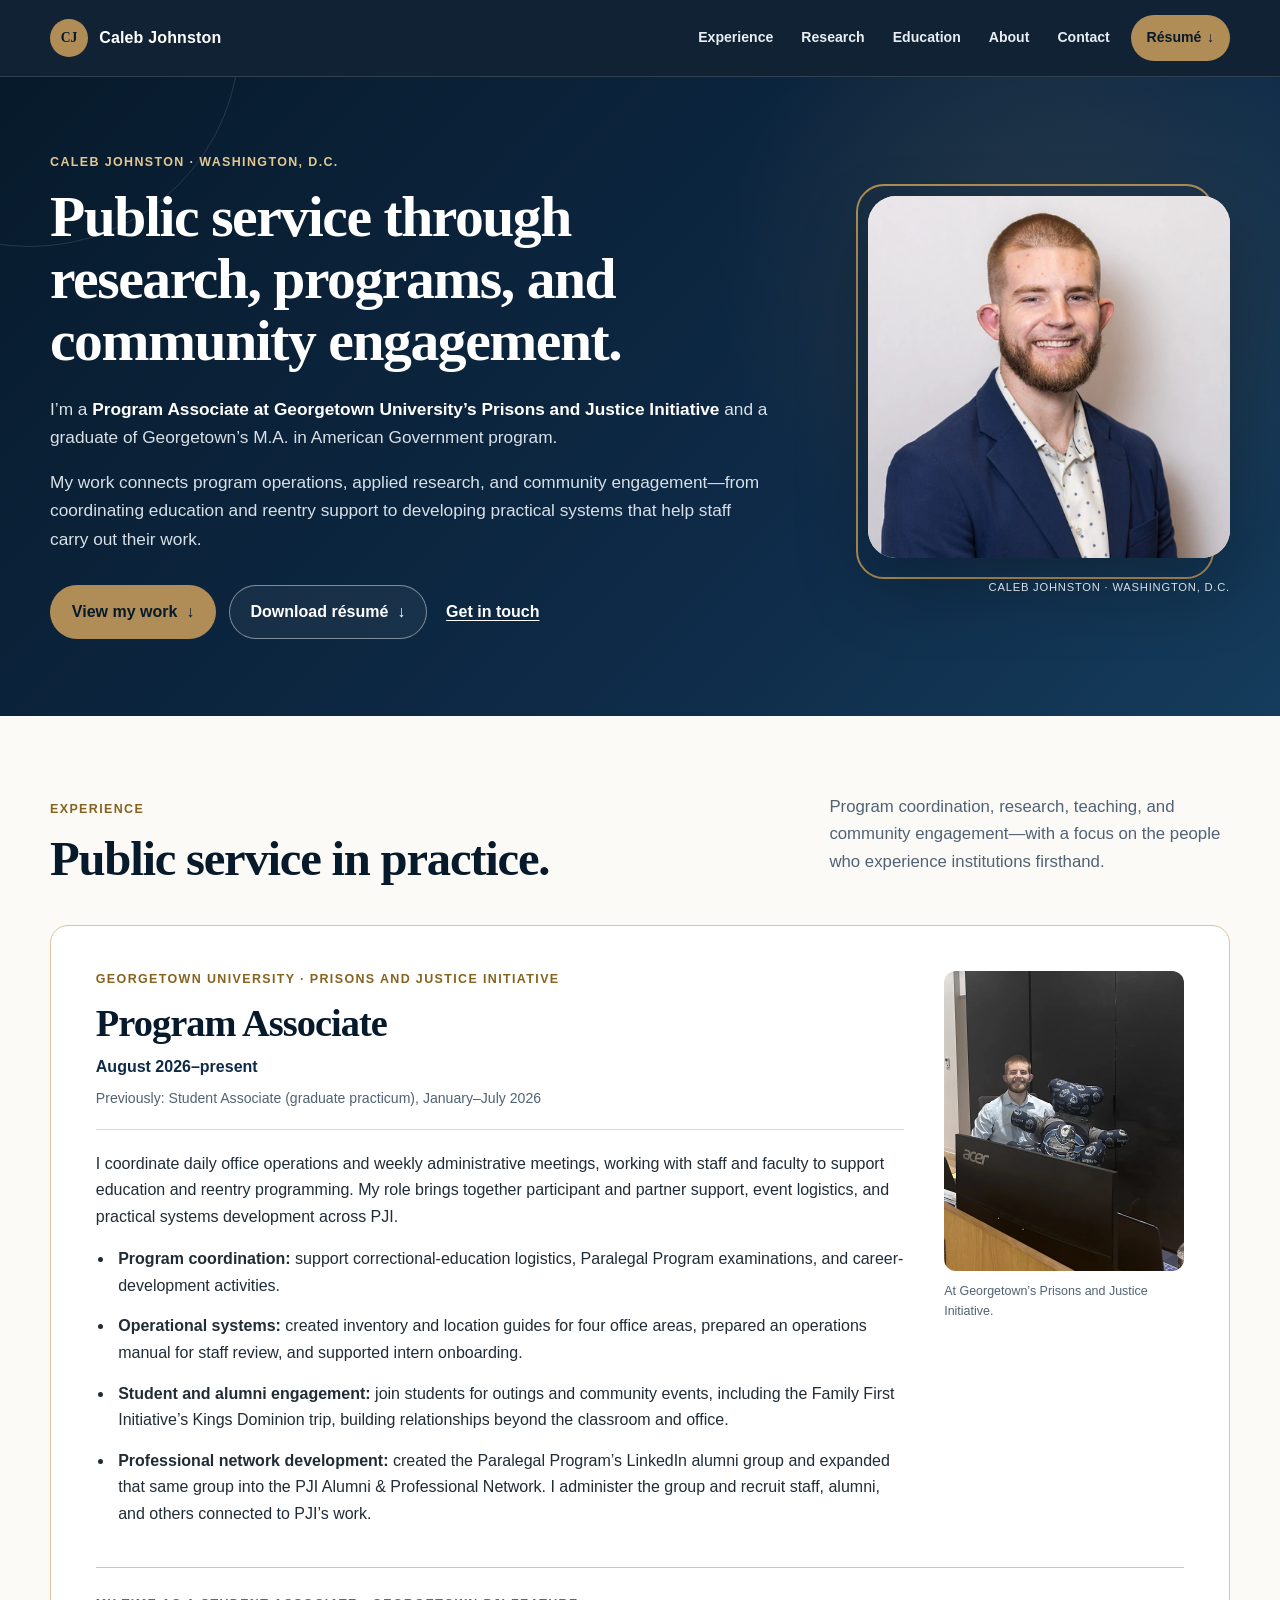
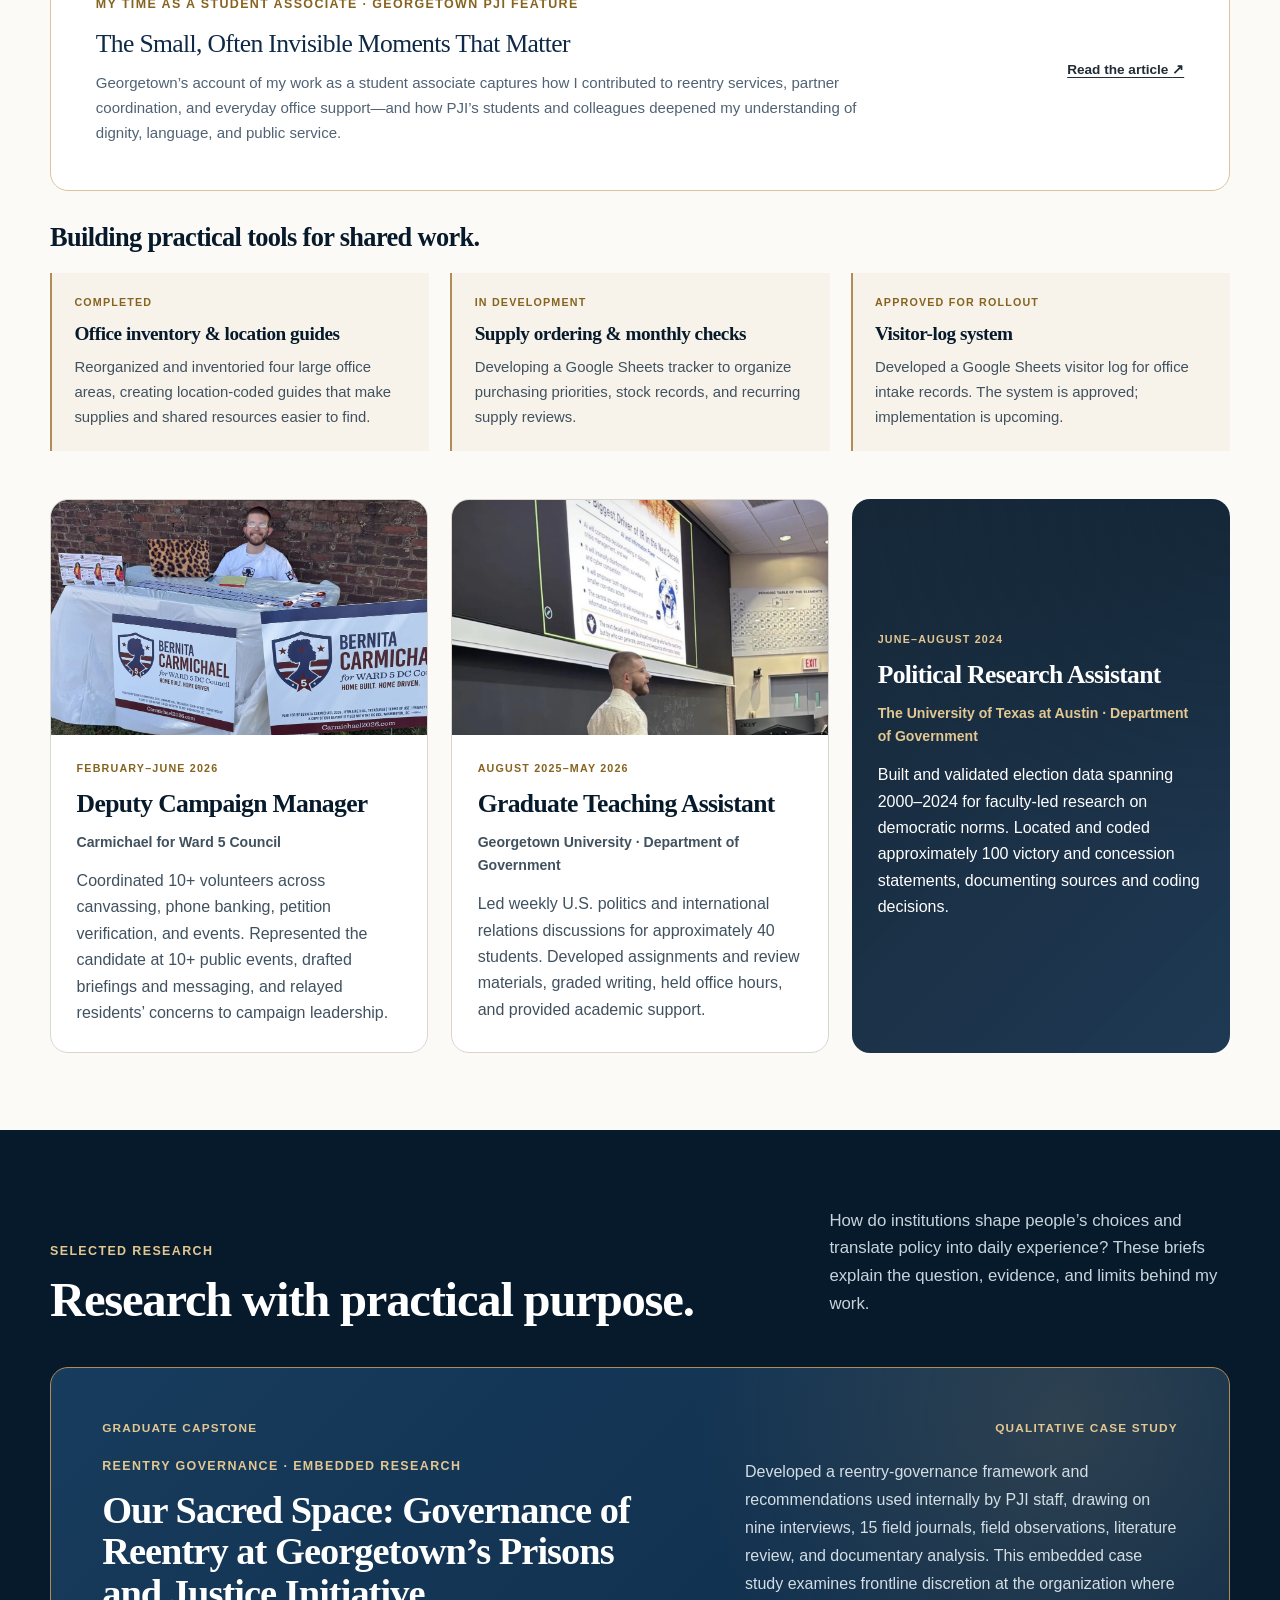
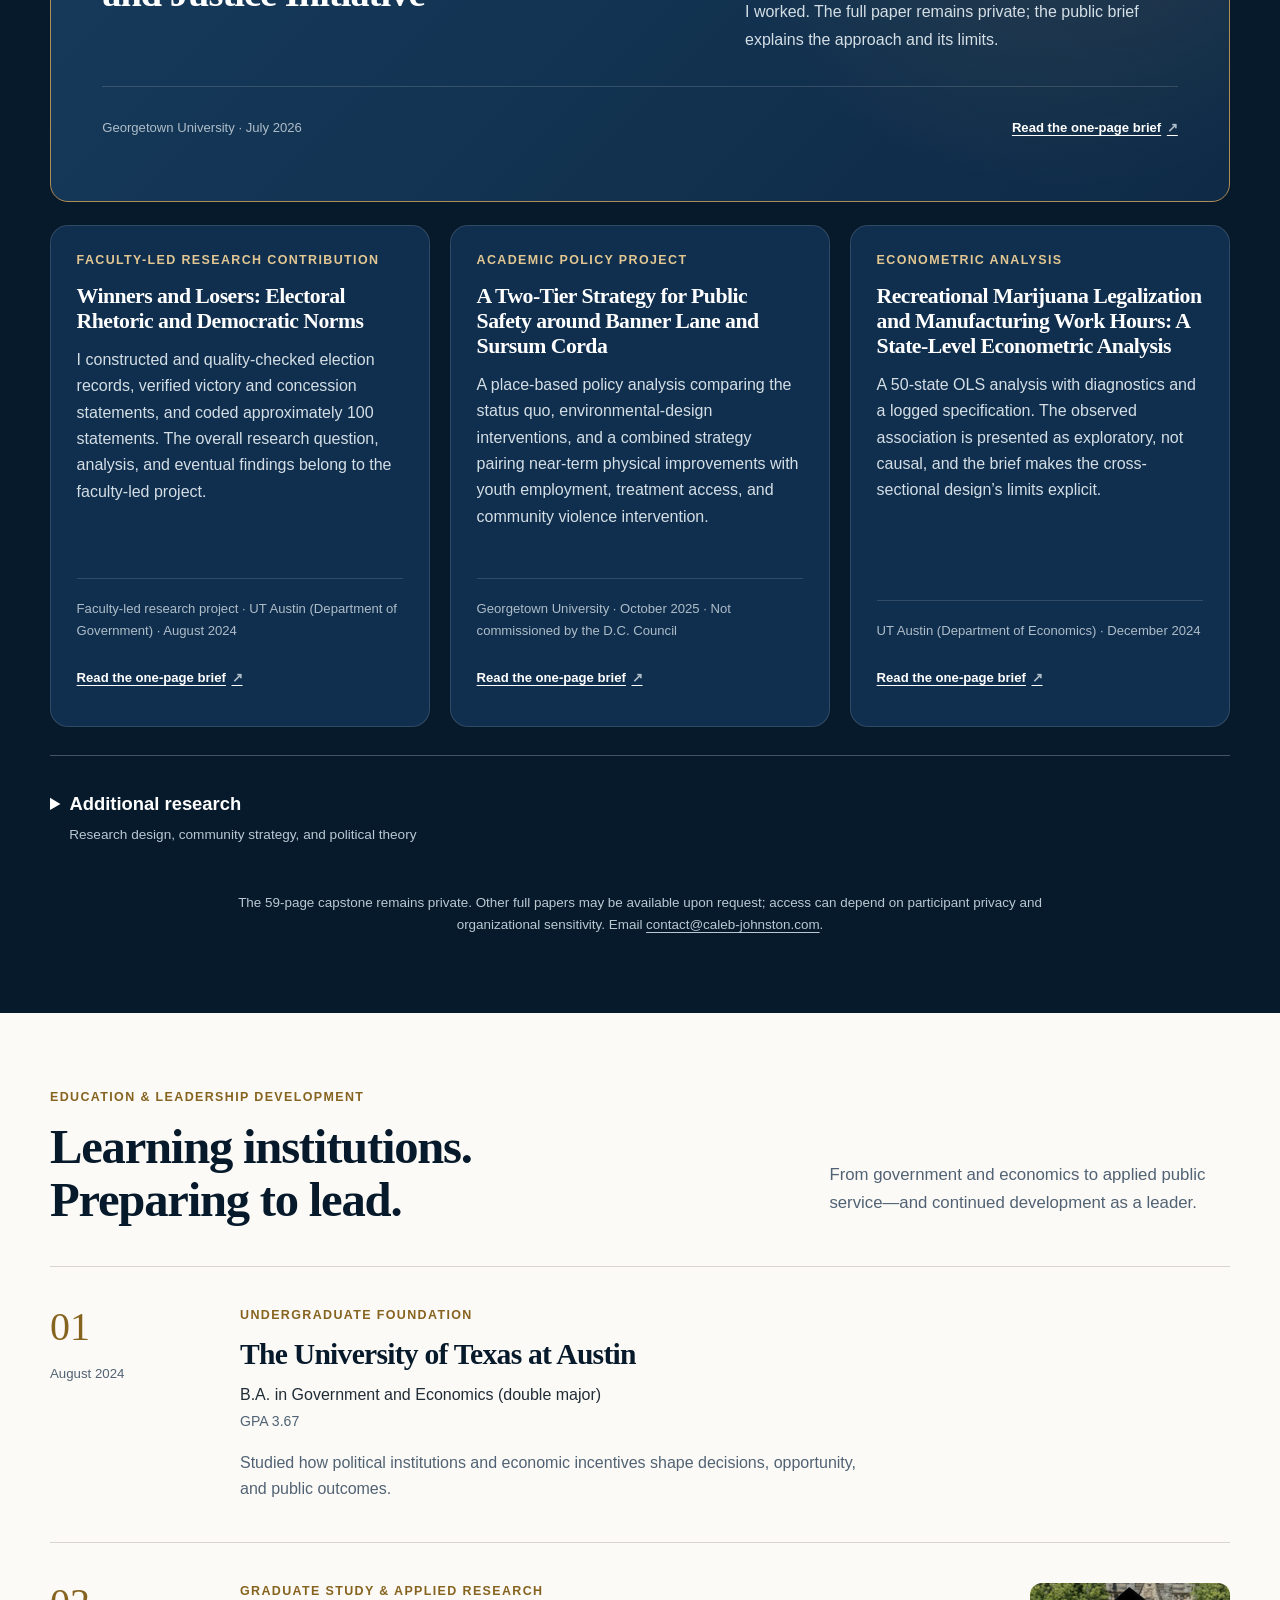
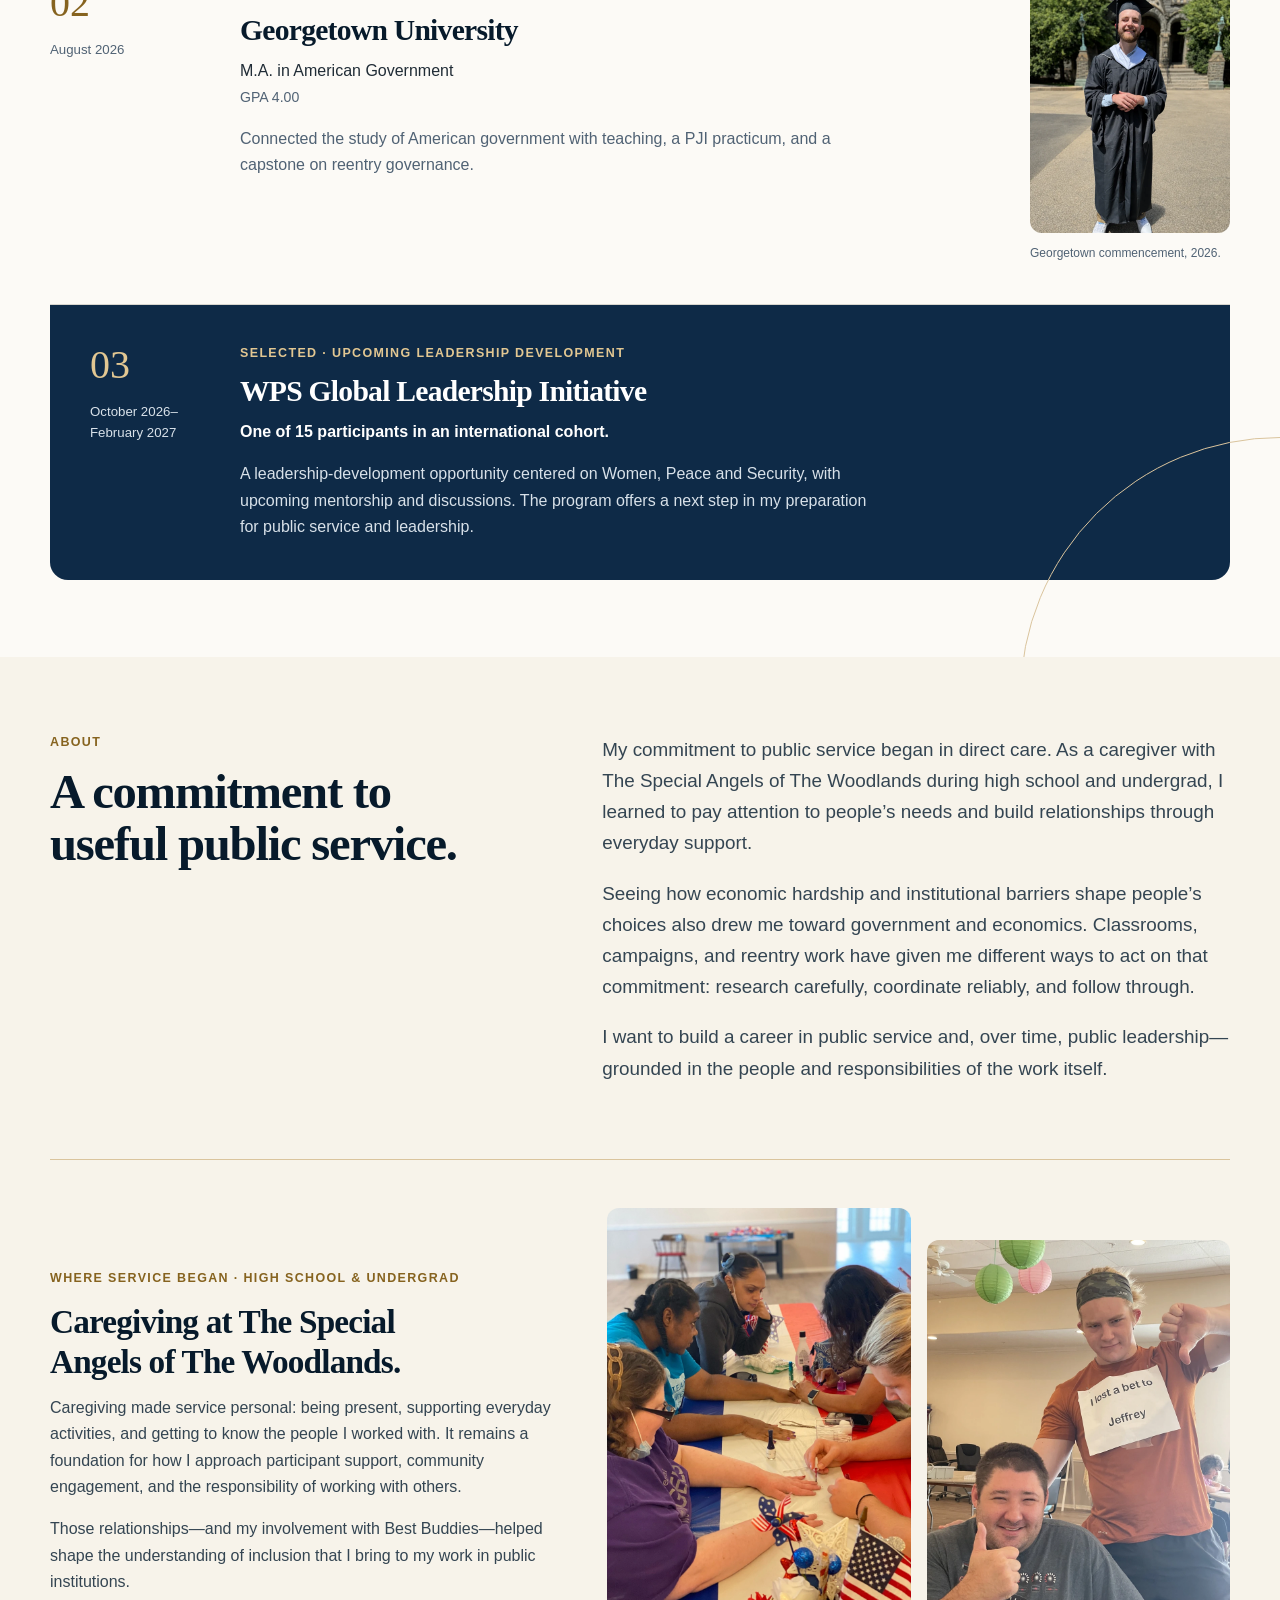
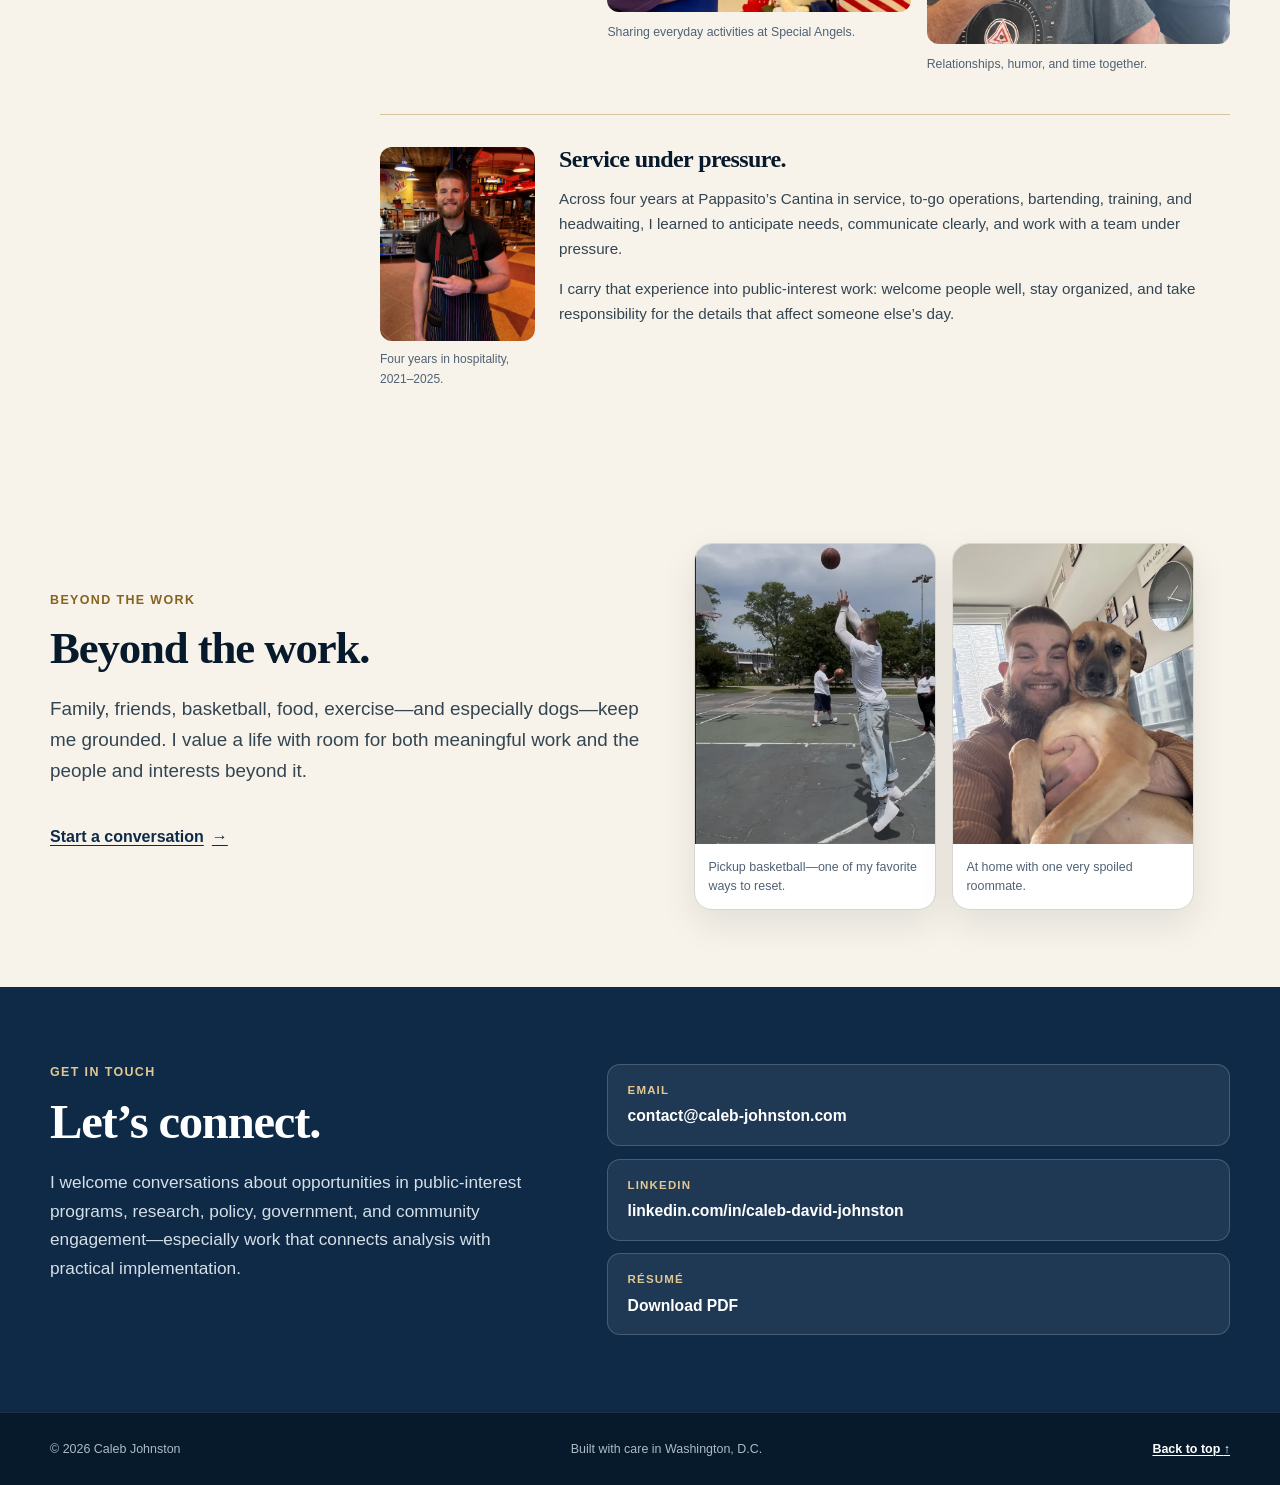
==== commit 0d09c3eb: "Clarify PJI contributions and connect service with leadership development" ====
--- a/index.html
+++ b/index.html
@@ -97,7 +97,7 @@
           <picture>
             <source srcset="/assets/photos/caleb-johnston-headshot-480.webp 480w, /assets/photos/caleb-johnston-headshot-900.webp 900w" type="image/webp" sizes="(max-width: 600px) 86vw, (max-width: 980px) 400px, 34vw">
             <img src="/assets/photos/caleb-johnston-headshot-900.jpg" srcset="/assets/photos/caleb-johnston-headshot-480.jpg 480w, /assets/photos/caleb-johnston-headshot-900.jpg 900w" sizes="(max-width: 600px) 86vw, (max-width: 980px) 400px, 34vw" width="900" height="900" alt="Caleb Johnston smiling in a navy blazer." fetchpriority="high">
-          </source></picture>
+          </picture>
           <figcaption>Caleb Johnston · Washington, D.C.</figcaption>
         </figure>
       </div>
@@ -105,29 +105,19 @@
 
     <section class="section work" id="work" aria-labelledby="work-title"><div class="wrap">
 <div class="section-heading"><div><p class="eyebrow">Experience</p><h2 id="work-title">Public service in practice.</h2></div><p>Program coordination, research, teaching, and community engagement—with a focus on the people who experience institutions firsthand.</p></div>
-<article class="current-role" id="pji"><div class="role-main"><p class="eyebrow">Georgetown University · Prisons and Justice Initiative</p><h3>Program Associate</h3><p class="role-date">August 2026–present</p><p class="role-progression">Previously: Operations Assistant (graduate practicum), January–July 2026</p>
+<article class="current-role" id="pji"><div class="role-main"><p class="eyebrow">Georgetown University · Prisons and Justice Initiative</p><h3>Program Associate</h3><p class="role-date">August 2026–present</p><p class="role-progression">Previously: Student Associate (graduate practicum), January–July 2026</p>
 <p>I coordinate daily office operations and weekly administrative meetings, working with staff and faculty to support education and reentry programming. My role brings together participant and partner support, event logistics, and practical systems development across PJI.</p>
-<ul class="role-evidence"><li><strong>Program coordination:</strong> support correctional-education logistics, Paralegal Program examinations, career-development activities, and community events.</li><li><strong>Operational systems:</strong> created inventory and location guides for four office areas, prepared an operations manual for staff review, and supported intern onboarding.</li><li><strong>Alumni engagement:</strong> helped establish the Paralegal Program’s LinkedIn alumni presence and now help administer and develop the broader PJI Alumni &amp; Professional Network.</li></ul>
-</div><figure class="pji-context"><picture><source srcset="/assets/photos/pji-front-desk.webp" type="image/webp"><img src="/assets/photos/pji-front-desk.jpg" width="960" height="1200" loading="lazy" alt="Caleb Johnston at the PJI front desk beside a Georgetown bulldog mascot."></source></picture><figcaption>At Georgetown’s Prisons and Justice Initiative.</figcaption></figure></article>
+<ul class="role-evidence">
+<li><strong>Program coordination:</strong> support correctional-education logistics, Paralegal Program examinations, and career-development activities.</li>
+<li><strong>Operational systems:</strong> created inventory and location guides for four office areas, prepared an operations manual for staff review, and supported intern onboarding.</li>
+<li><strong>Student and alumni engagement:</strong> join students for outings and community events, including the Family First Initiative’s Kings Dominion trip, building relationships beyond the classroom and office.</li>
+<li><strong>Professional network development:</strong> created the Paralegal Program’s LinkedIn alumni group and expanded that same group into the PJI Alumni &amp; Professional Network. I administer the group and recruit staff, alumni, and others connected to PJI’s work.</li>
+</ul></div><figure class="pji-context"><picture><source srcset="/assets/photos/pji-front-desk.webp" type="image/webp"><img src="/assets/photos/pji-front-desk.jpg" width="960" height="1200" loading="lazy" alt="Caleb Johnston at the PJI front desk beside a Georgetown bulldog mascot."></picture><figcaption>At Georgetown’s Prisons and Justice Initiative.</figcaption></figure><aside class="pji-feature" aria-labelledby="pji-feature-title"><div><p class="card-meta">My time as a student associate · Georgetown PJI feature</p><h4 id="pji-feature-title"><a href="https://prisonsandjustice.georgetown.edu/news/the-small-often-invisible-moments-that-matter/">The Small, Often Invisible Moments That Matter</a></h4><p>Georgetown’s account of my work as a student associate captures how I contributed to reentry services, partner coordination, and everyday office support—and how PJI’s students and colleagues deepened my understanding of dignity, language, and public service.</p></div><a class="article-link" href="https://prisonsandjustice.georgetown.edu/news/the-small-often-invisible-moments-that-matter/" aria-label="Read Georgetown’s article about Caleb Johnston’s work as a student associate">Read the article <span aria-hidden="true">↗</span></a></aside></article>
 <div class="operations-projects" aria-labelledby="operations-title"><h3 id="operations-title">Building practical tools for shared work.</h3><div class="operations-grid"><article><p class="card-meta">Completed</p><h4>Office inventory &amp; location guides</h4><p>Reorganized and inventoried four large office areas, creating location-coded guides that make supplies and shared resources easier to find.</p></article><article><p class="card-meta">In development</p><h4>Supply ordering &amp; monthly checks</h4><p>Developing a Google Sheets tracker to organize purchasing priorities, stock records, and recurring supply reviews.</p></article><article><p class="card-meta">Approved for rollout</p><h4>Visitor-log system</h4><p>Developed a Google Sheets visitor log for office intake records. The system is approved; implementation is upcoming.</p></article></div></div>
-<div class="work-grid"><article class="work-card"><figure class=""><picture><source srcset="/assets/photos/ward-5-campaign.webp" type="image/webp"><img src="/assets/photos/ward-5-campaign.jpg" width="1200" height="900" loading="lazy" alt="Caleb Johnston staffing a Carmichael for Ward 5 Council outreach table."></source></picture></figure><div class="work-card-body"><p class="card-meta">February–June 2026</p><h3>Deputy Campaign Manager</h3><p class="employer">Carmichael for Ward 5 Council</p><p>Coordinated 10+ volunteers across canvassing, phone banking, petition verification, and events. Represented the candidate at 10+ public events, drafted briefings and messaging, and relayed residents’ concerns to campaign leadership.</p></div></article>
-<article class="work-card"><figure class=""><picture><source srcset="/assets/photos/georgetown-teaching.webp" type="image/webp"><img src="/assets/photos/georgetown-teaching.jpg" width="1200" height="900" loading="lazy" alt="Caleb Johnston leading a classroom discussion on international relations."></source></picture></figure><div class="work-card-body"><p class="card-meta">August 2025–May 2026</p><h3>Graduate Teaching Assistant</h3><p class="employer">Georgetown University · Department of Government</p><p>Led weekly U.S. politics and international relations discussions for approximately 40 students. Developed assignments and review materials, graded writing, held office hours, and provided academic support.</p></div></article>
+<div class="work-grid"><article class="work-card"><figure class=""><picture><source srcset="/assets/photos/ward-5-campaign.webp" type="image/webp"><img src="/assets/photos/ward-5-campaign.jpg" width="1200" height="900" loading="lazy" alt="Caleb Johnston staffing a Carmichael for Ward 5 Council outreach table."></picture></figure><div class="work-card-body"><p class="card-meta">February–June 2026</p><h3>Deputy Campaign Manager</h3><p class="employer">Carmichael for Ward 5 Council</p><p>Coordinated 10+ volunteers across canvassing, phone banking, petition verification, and events. Represented the candidate at 10+ public events, drafted briefings and messaging, and relayed residents’ concerns to campaign leadership.</p></div></article>
+<article class="work-card"><figure class=""><picture><source srcset="/assets/photos/georgetown-teaching.webp" type="image/webp"><img src="/assets/photos/georgetown-teaching.jpg" width="1200" height="900" loading="lazy" alt="Caleb Johnston leading a classroom discussion on international relations."></picture></figure><div class="work-card-body"><p class="card-meta">August 2025–May 2026</p><h3>Graduate Teaching Assistant</h3><p class="employer">Georgetown University · Department of Government</p><p>Led weekly U.S. politics and international relations discussions for approximately 40 students. Developed assignments and review materials, graded writing, held office hours, and provided academic support.</p></div></article>
 <article class="work-card text-card"><div class="work-card-body"><p class="card-meta">June–August 2024</p><h3>Political Research Assistant</h3><p class="employer">The University of Texas at Austin · Department of Government</p><p>Built and validated election data spanning 2000–2024 for faculty-led research on democratic norms. Located and coded approximately 100 victory and concession statements, documenting sources and coding decisions.</p></div></article></div>
-</div></section><aside class="feature-strip" aria-label="Georgetown feature">
-      <div class="wrap feature-inner">
-        <div class="feature-kicker">
-          <span aria-hidden="true">✦</span>
-          <span>Featured by Georgetown PJI</span>
-        </div>
-        <div class="feature-copy">
-          <h2><a href="https://prisonsandjustice.georgetown.edu/news/the-small-often-invisible-moments-that-matter/">The Small, Often Invisible Moments That Matter</a></h2>
-          <p>A Georgetown feature on my reentry and operations work, and the everyday interactions that shape dignity and institutional support.</p>
-        </div>
-        <a class="feature-link" href="https://prisonsandjustice.georgetown.edu/news/the-small-often-invisible-moments-that-matter/" aria-label="Read the Georgetown feature, The Small, Often Invisible Moments That Matter">Read the feature <span aria-hidden="true">↗</span></a>
-      </div>
-    </aside>
-
-    <section class="section writing" id="writing" aria-labelledby="writing-title">
+</div></section><section class="section writing" id="writing" aria-labelledby="writing-title">
       <div class="wrap">
         <div class="section-heading light-heading">
           <div>
@@ -234,7 +224,13 @@
       </div>
     </section>
 
-    <section class="section path" id="path" aria-labelledby="path-title"><div class="wrap education-grid"><div><p class="eyebrow">Education &amp; professional development</p><h2 id="path-title">A foundation in government and economics.</h2><div class="degree"><h3>Georgetown University</h3><p>M.A. in American Government</p><p class="degree-detail">August 2026 · GPA 4.00</p></div><div class="degree"><h3>The University of Texas at Austin</h3><p>B.A. in Government and Economics <span class="double-major">(double major)</span></p><p class="degree-detail">August 2024 · GPA 3.67</p></div><article class="development"><p class="card-meta">Selected · Upcoming · October 2026–February 2027</p><h3>WPS Global Leadership Initiative</h3><p>Selected for a 15-person international cohort, with upcoming mentorship and discussions on Women, Peace and Security.</p></article></div><figure class="photo-card graduation-card"><picture><source srcset="/assets/photos/georgetown-commencement.webp" type="image/webp"><img src="/assets/photos/georgetown-commencement.jpg" width="800" height="1000" loading="lazy" alt="Caleb Johnston in master’s graduation regalia at Georgetown."></source></picture><figcaption>Georgetown commencement, 2026.</figcaption></figure></div></section><section class="section about" id="about" aria-labelledby="about-title"><div class="wrap"><div class="about-grid"><div><p class="eyebrow">About</p><h2 id="about-title">A commitment to useful public service.</h2></div><div class="prose"><p>Seeing how economic hardship and institutional barriers shape people’s choices drew me toward public service. Studying government and economics gave me ways to examine those systems; working in classrooms, campaigns, and reentry programs has kept the people affected by them at the center of my work.</p><p>I want to build a career in public service and, over time, public leadership. That ambition starts with the work I can do now: research carefully, coordinate reliably, communicate clearly, and follow through.</p></div></div><div class="earlier-service"><figure class="earlier-service-photo"><picture><source srcset="/assets/photos/caleb-pappasitos.webp" type="image/webp"><img src="/assets/photos/caleb-pappasitos.jpg" width="800" height="1000" loading="lazy" alt="Caleb Johnston in his Pappasito’s uniform."></source></picture><figcaption>Four years in hospitality, 2021–2025.</figcaption></figure><div><h3>A foundation in direct service.</h3><p>Before Georgetown, I spent four years at Pappasito’s Cantina in service, to-go operations, bartending, training, and headwaiting. That experience taught me to anticipate needs and work with a team under pressure.</p><p>Beginning in high school, I also supported people with physical and cognitive disabilities through Special Angels of The Woodlands and Best Buddies. Those relationships remain part of how I understand inclusion and service.</p></div></div></div></section><section class="section beyond" id="beyond" aria-labelledby="beyond-title">
+    <section class="section path" id="path" aria-labelledby="path-title"><div class="wrap">
+<div class="section-heading"><div><p class="eyebrow">Education &amp; leadership development</p><h2 id="path-title">Learning institutions.<br>Preparing to lead.</h2></div><p>From government and economics to applied public service—and continued development as a leader.</p></div>
+<div class="learning-sequence">
+<article class="learning-step"><div class="learning-marker"><span aria-hidden="true">01</span><p>August 2024</p></div><div class="learning-content"><p class="card-meta">Undergraduate foundation</p><h3>The University of Texas at Austin</h3><p class="degree-name">B.A. in Government and Economics <span class="double-major">(double major)</span></p><p class="degree-detail">GPA 3.67</p><p>Studied how political institutions and economic incentives shape decisions, opportunity, and public outcomes.</p></div></article>
+<article class="learning-step georgetown-step"><div class="learning-marker"><span aria-hidden="true">02</span><p>August 2026</p></div><div class="learning-content"><p class="card-meta">Graduate study &amp; applied research</p><h3>Georgetown University</h3><p class="degree-name">M.A. in American Government</p><p class="degree-detail">GPA 4.00</p><p>Connected the study of American government with teaching, a PJI practicum, and a capstone on reentry governance.</p></div><figure class="learning-photo"><picture><source srcset="/assets/photos/georgetown-commencement.webp" type="image/webp"><img src="/assets/photos/georgetown-commencement.jpg" width="800" height="1000" loading="lazy" alt="Caleb Johnston in master’s graduation regalia at Georgetown."></picture><figcaption>Georgetown commencement, 2026.</figcaption></figure></article>
+<article class="learning-step wps-step"><div class="learning-marker"><span aria-hidden="true">03</span><p>October 2026–<br>February 2027</p></div><div class="learning-content"><p class="card-meta">Selected · Upcoming leadership development</p><h3>WPS Global Leadership Initiative</h3><p class="cohort-line">One of 15 participants in an international cohort.</p><p>A leadership-development opportunity centered on Women, Peace and Security, with upcoming mentorship and discussions. The program offers a next step in my preparation for public service and leadership.</p></div></article>
+</div></div></section><section class="section about" id="about" aria-labelledby="about-title"><div class="wrap"><div class="about-grid"><div><p class="eyebrow">About</p><h2 id="about-title">A commitment to useful public service.</h2></div><div class="prose"><p>My commitment to public service began in direct care. As a caregiver with The Special Angels of The Woodlands during high school and undergrad, I learned to pay attention to people’s needs and build relationships through everyday support.</p><p>Seeing how economic hardship and institutional barriers shape people’s choices also drew me toward government and economics. Classrooms, campaigns, and reentry work have given me different ways to act on that commitment: research carefully, coordinate reliably, and follow through.</p><p>I want to build a career in public service and, over time, public leadership—grounded in the people and responsibilities of the work itself.</p></div></div><article class="caregiving-story" aria-labelledby="caregiving-title"><div class="caregiving-copy"><p class="eyebrow">Where service began · High school &amp; undergrad</p><h3 id="caregiving-title">Caregiving at The Special Angels of The Woodlands.</h3><p>Caregiving made service personal: being present, supporting everyday activities, and getting to know the people I worked with. It remains a foundation for how I approach participant support, community engagement, and the responsibility of working with others.</p><p>Those relationships—and my involvement with Best Buddies—helped shape the understanding of inclusion that I bring to my work in public institutions.</p></div><div class="caregiving-gallery"><figure><picture><source srcset="/assets/photos/special-angels-activities.webp" type="image/webp"><img src="/assets/photos/special-angels-activities.jpg" width="900" height="1200" loading="lazy" alt="Caleb Johnston participating in a nail-painting activity at The Special Angels of The Woodlands."></picture><figcaption>Sharing everyday activities at Special Angels.</figcaption></figure><figure><picture><source srcset="/assets/photos/special-angels-connection.webp" type="image/webp"><img src="/assets/photos/special-angels-connection.jpg" width="900" height="1200" loading="lazy" alt="Caleb Johnston sharing a playful moment with a participant at Special Angels."></picture><figcaption>Relationships, humor, and time together.</figcaption></figure></div></article><div class="earlier-service"><figure class="earlier-service-photo"><picture><source srcset="/assets/photos/caleb-pappasitos.webp" type="image/webp"><img src="/assets/photos/caleb-pappasitos.jpg" width="800" height="1000" loading="lazy" alt="Caleb Johnston in his Pappasito’s uniform."></picture><figcaption>Four years in hospitality, 2021–2025.</figcaption></figure><div><h3>Service under pressure.</h3><p>Across four years at Pappasito’s Cantina in service, to-go operations, bartending, training, and headwaiting, I learned to anticipate needs, communicate clearly, and work with a team under pressure.</p><p>I carry that experience into public-interest work: welcome people well, stay organized, and take responsibility for the details that affect someone else’s day.</p></div></div></div></section><section class="section beyond" id="beyond" aria-labelledby="beyond-title">
       <div class="wrap beyond-grid">
         <div class="beyond-copy">
           <p class="eyebrow">Beyond the work</p>
@@ -249,14 +245,14 @@
             <picture>
               <source srcset="/assets/photos/caleb-basketball.webp" type="image/webp">
               <img src="/assets/photos/caleb-basketball.jpg" width="800" height="1000" loading="lazy" alt="Caleb Johnston taking a jump shot, with the ball and hoop visible, on an outdoor basketball court.">
-            </source></picture>
+            </picture>
             <figcaption>Pickup basketball—one of my favorite ways to reset.</figcaption>
           </figure>
           <figure class="photo-card gallery-small dog-portrait-card">
             <picture>
               <source srcset="/assets/photos/caleb-dog-portrait.webp" type="image/webp">
               <img src="/assets/photos/caleb-dog-portrait.jpg" width="800" height="900" loading="lazy" alt="Caleb Johnston smiling while holding one of his dogs.">
-            </source></picture>
+            </picture>
             <figcaption>At home with one very spoiled roommate.</figcaption>
           </figure>
         </div>
--- a/styles.css
+++ b/styles.css
@@ -555,3 +555,52 @@
   .writing-card, .writing-card.flagship, .text-card, .contact { color: #000; background: #fff; border-color: #ccc; }
   .writing-card h3, .writing-card p, .writing-card a, .contact h2, .contact p, .contact a { color: #000 !important; }
 }
+
+/* A chronological learning sequence and the people behind the service story. */
+.pji-feature { grid-column: 1 / -1; display: grid; grid-template-columns: minmax(0, 1fr) auto; align-items: center; gap: 2rem; padding-top: 1.75rem; border-top: 1px solid var(--gold-200); }
+.pji-feature h4 { font: 1.6rem/1.25 var(--serif); color: var(--navy-900); margin-bottom: 0.7rem; }
+.pji-feature h4 a { text-decoration: none; }
+.pji-feature p:last-child { max-width: 780px; margin: 0; color: var(--slate); font-size: 0.94rem; }
+.article-link { font-size: 0.85rem; font-weight: 700; white-space: nowrap; }
+.learning-sequence { border-top: 1px solid var(--line); }
+.learning-step { display: grid; grid-template-columns: 150px minmax(0, 1fr) 200px; gap: 2.5rem; padding: 2.5rem 0; border-bottom: 1px solid var(--line); align-items: start; }
+.learning-marker span { display: block; color: var(--gold-600); font: 2.5rem/1 var(--serif); margin-bottom: 1rem; }
+.learning-marker p { font-size: 0.83rem; color: var(--slate); margin: 0; }
+.learning-content { max-width: 640px; }
+.learning-content h3 { font-size: 1.85rem; margin-bottom: 0.65rem; }
+.learning-content p:last-child { margin-bottom: 0; color: var(--slate); }
+.learning-content .degree-name { margin-bottom: 0.15rem; }
+.learning-content .degree-detail { margin-bottom: 1rem; }
+.learning-photo { margin: 0; }
+.learning-photo img { border-radius: 12px; }
+.learning-photo figcaption { font-size: 0.75rem; color: var(--slate); margin-top: 0.65rem; }
+.wps-step { background: var(--navy-900); color: var(--white); padding: 2.5rem; border: 0; border-radius: 0 0 18px 18px; grid-template-columns: 110px minmax(0, 1fr); }
+.wps-step h3 { color: var(--white); }
+.wps-step .card-meta, .wps-step .learning-marker span { color: #e2c792; }
+.wps-step .learning-marker p, .wps-step .learning-content p:last-child { color: #d8e1e9; }
+.cohort-line { font-weight: 600; }
+.caregiving-story { display: grid; grid-template-columns: minmax(0, 0.9fr) minmax(0, 1.1fr); gap: 3rem; align-items: center; margin-top: 3.5rem; padding-top: 3rem; border-top: 1px solid var(--gold-200); }
+.caregiving-copy h3 { font-size: clamp(1.8rem, 2.6vw, 2.4rem); line-height: 1.2; }
+.caregiving-copy p:not(.eyebrow) { color: #344552; }
+.caregiving-gallery { display: grid; grid-template-columns: 1fr 1fr; gap: 1rem; align-items: start; }
+.caregiving-gallery figure { margin: 0; }
+.caregiving-gallery figure:last-child { margin-top: 2rem; }
+.caregiving-gallery img { border-radius: 12px; }
+.caregiving-gallery figcaption { margin-top: 0.7rem; color: var(--slate); font-size: 0.77rem; line-height: 1.5; }
+@media (max-width: 980px) {
+  .learning-step { grid-template-columns: 110px minmax(0, 1fr) 160px; gap: 1.5rem; }
+  .wps-step { grid-template-columns: 85px minmax(0, 1fr); }
+  .caregiving-story { gap: 2rem; }
+}
+@media (max-width: 760px) {
+  .pji-feature { grid-template-columns: 1fr; gap: 1rem; }
+  .learning-step { grid-template-columns: 1fr; gap: 1rem; padding: 2rem 0; }
+  .learning-marker { display: flex; align-items: center; gap: 1rem; }
+  .learning-marker span { font-size: 1.75rem; margin: 0; }
+  .learning-marker br { display: none; }
+  .learning-photo { width: min(65vw, 230px); margin: 0.5rem auto 0; }
+  .wps-step { padding: 1.5rem; }
+  .caregiving-story { grid-template-columns: 1fr; gap: 1.5rem; }
+  .caregiving-gallery { max-width: 530px; margin-inline: auto; }
+  .learning-content h3 { font-size: 1.6rem; }
+}
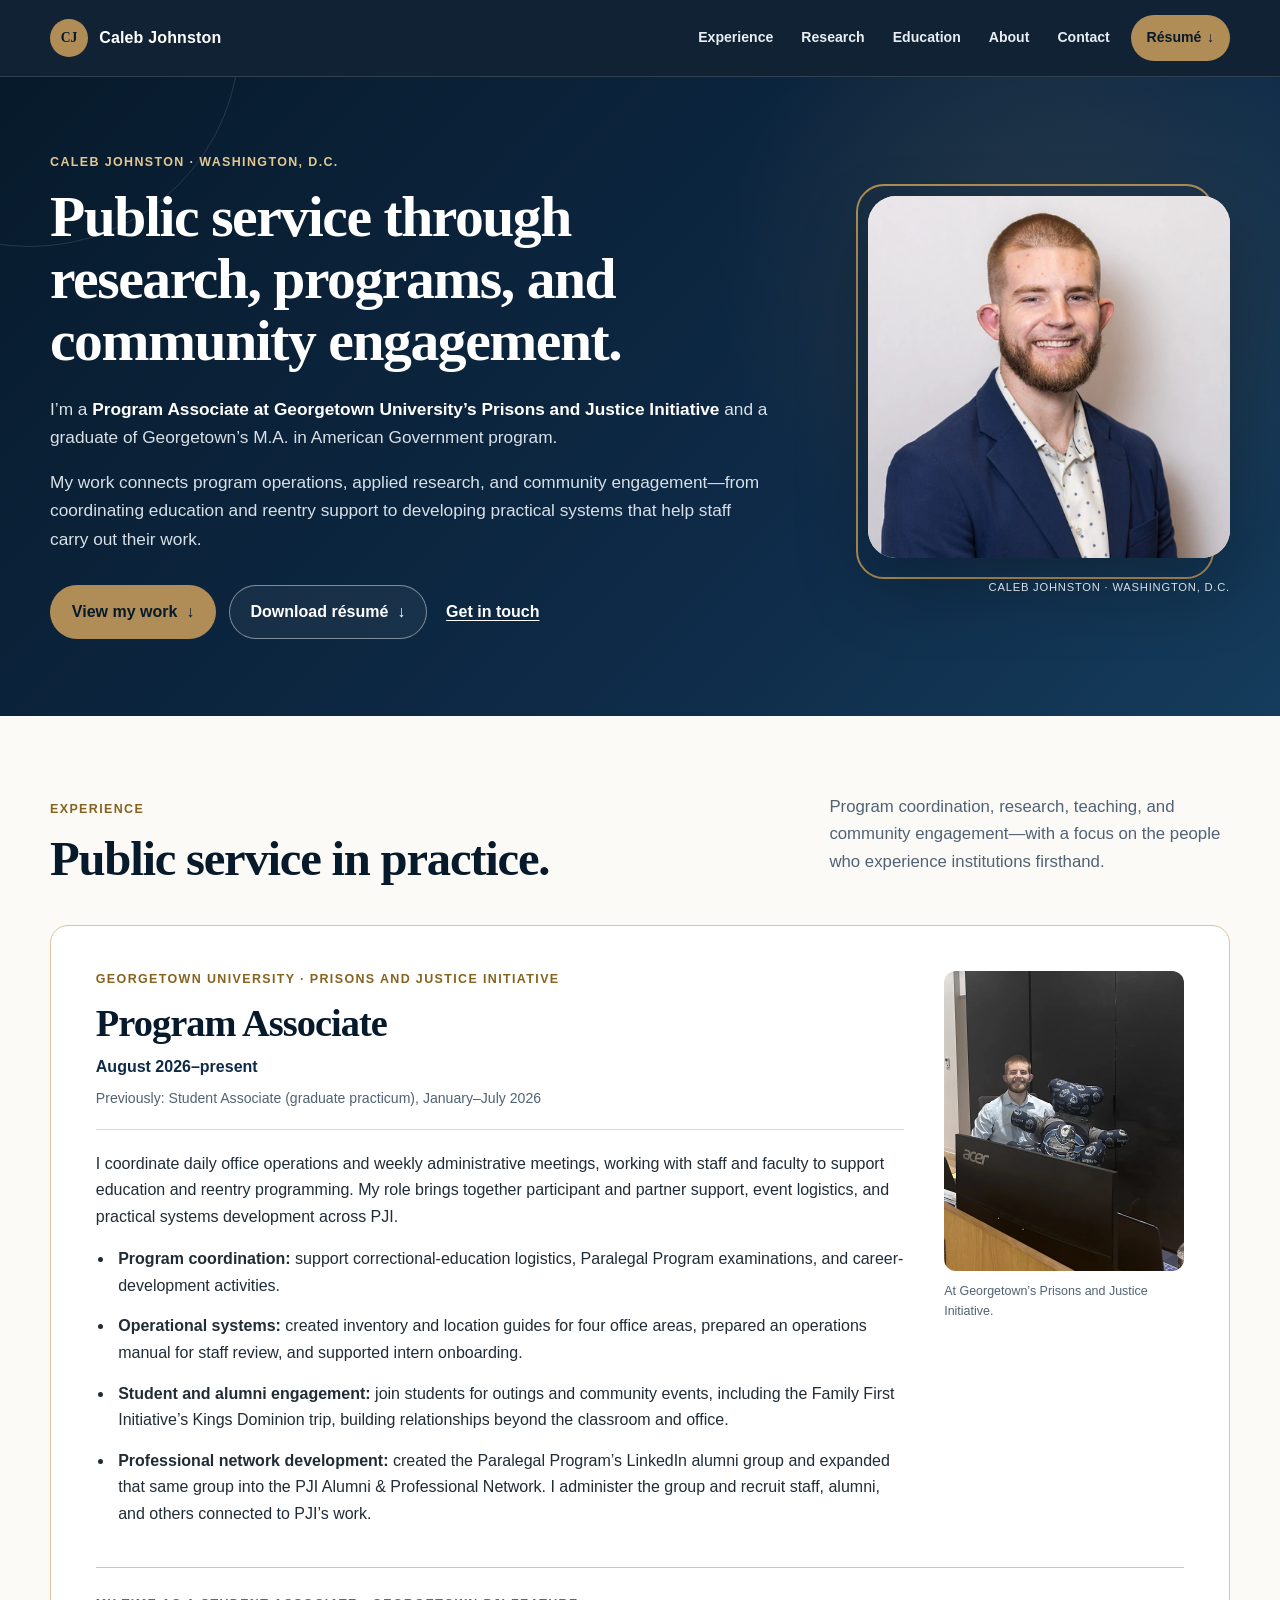
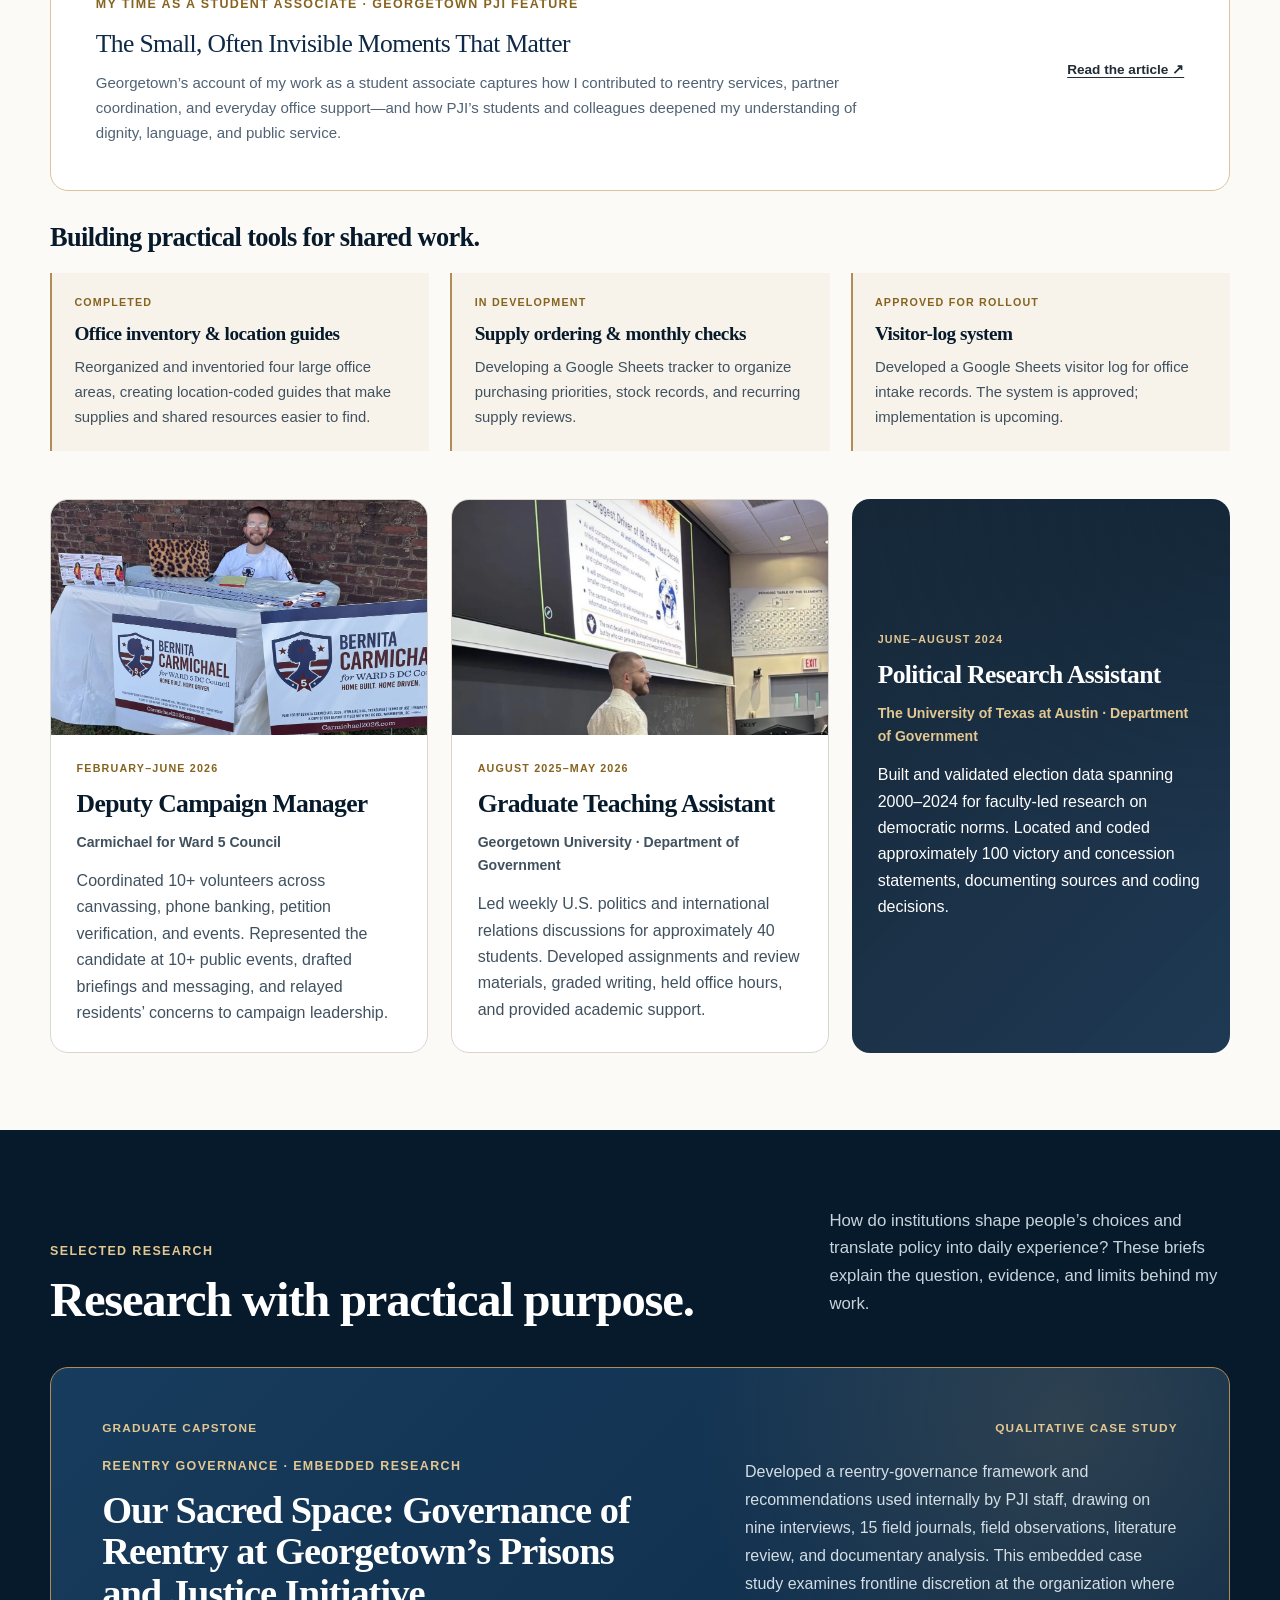
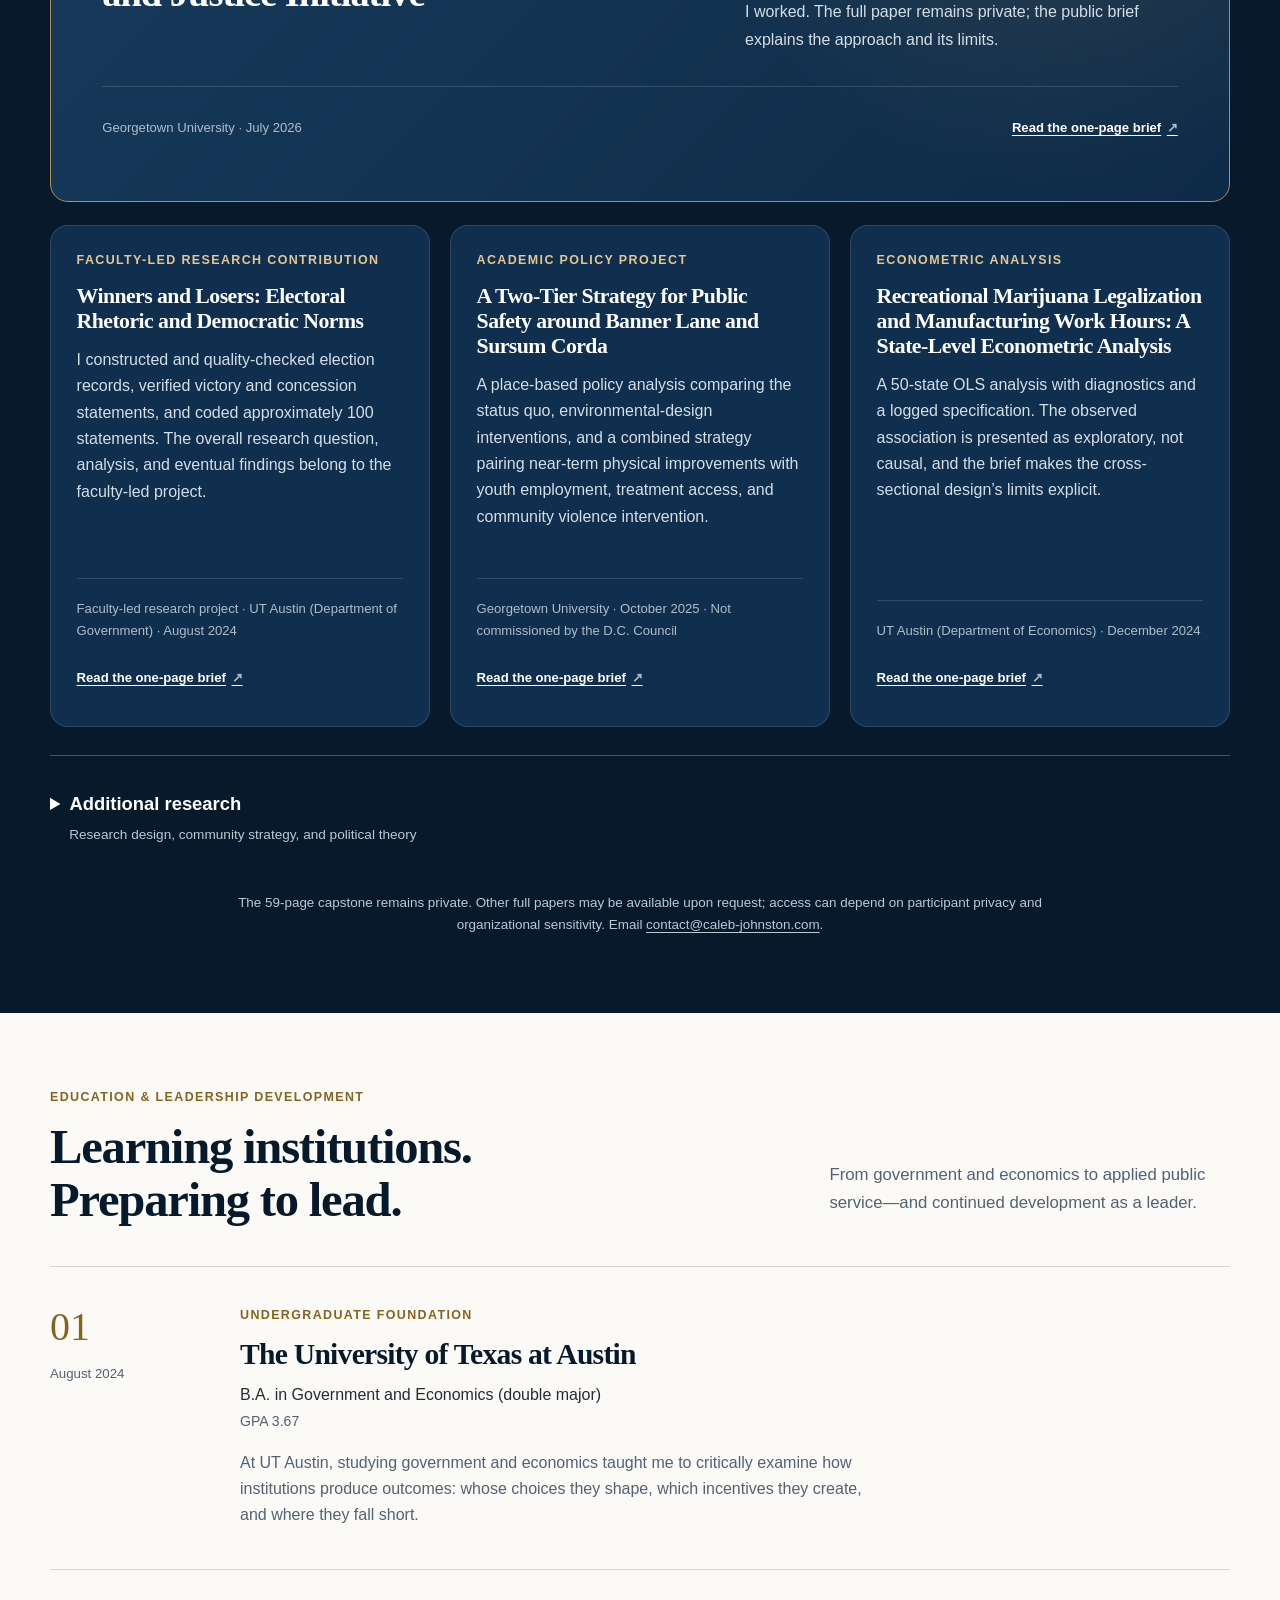
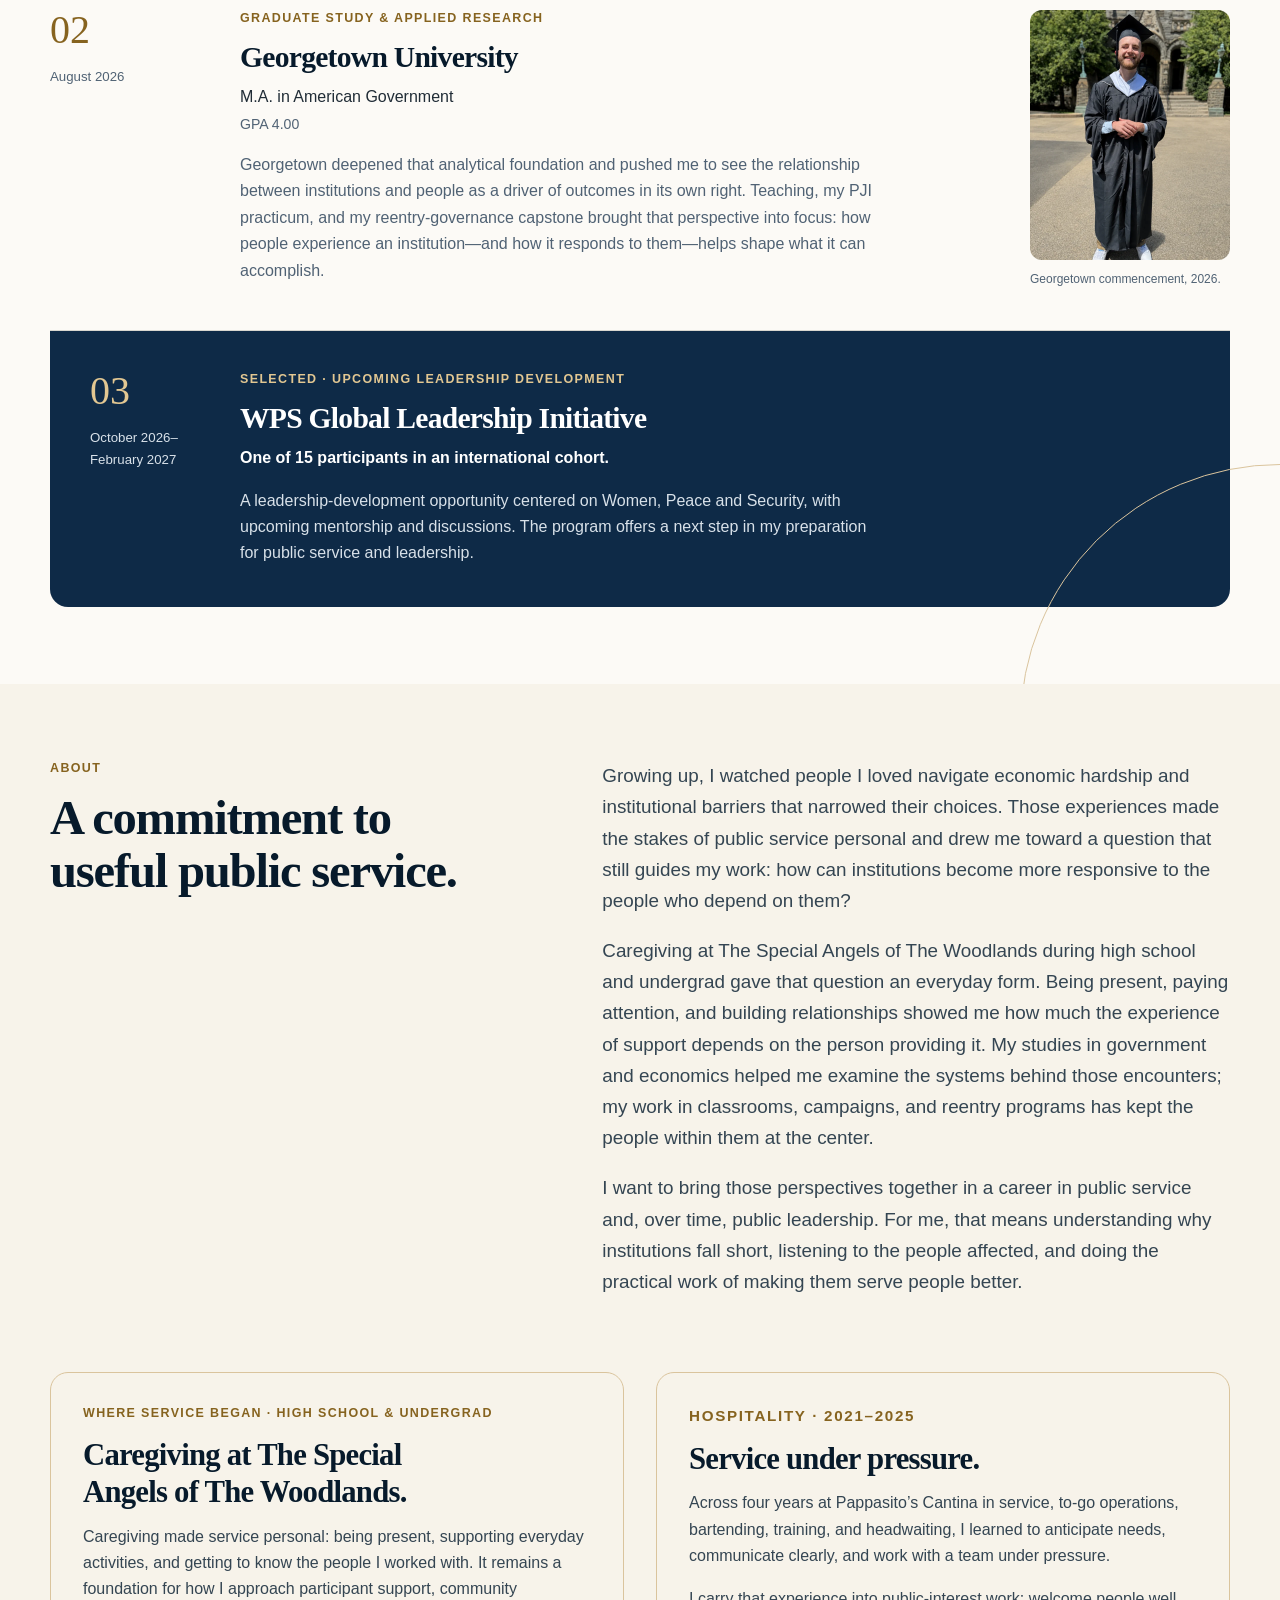
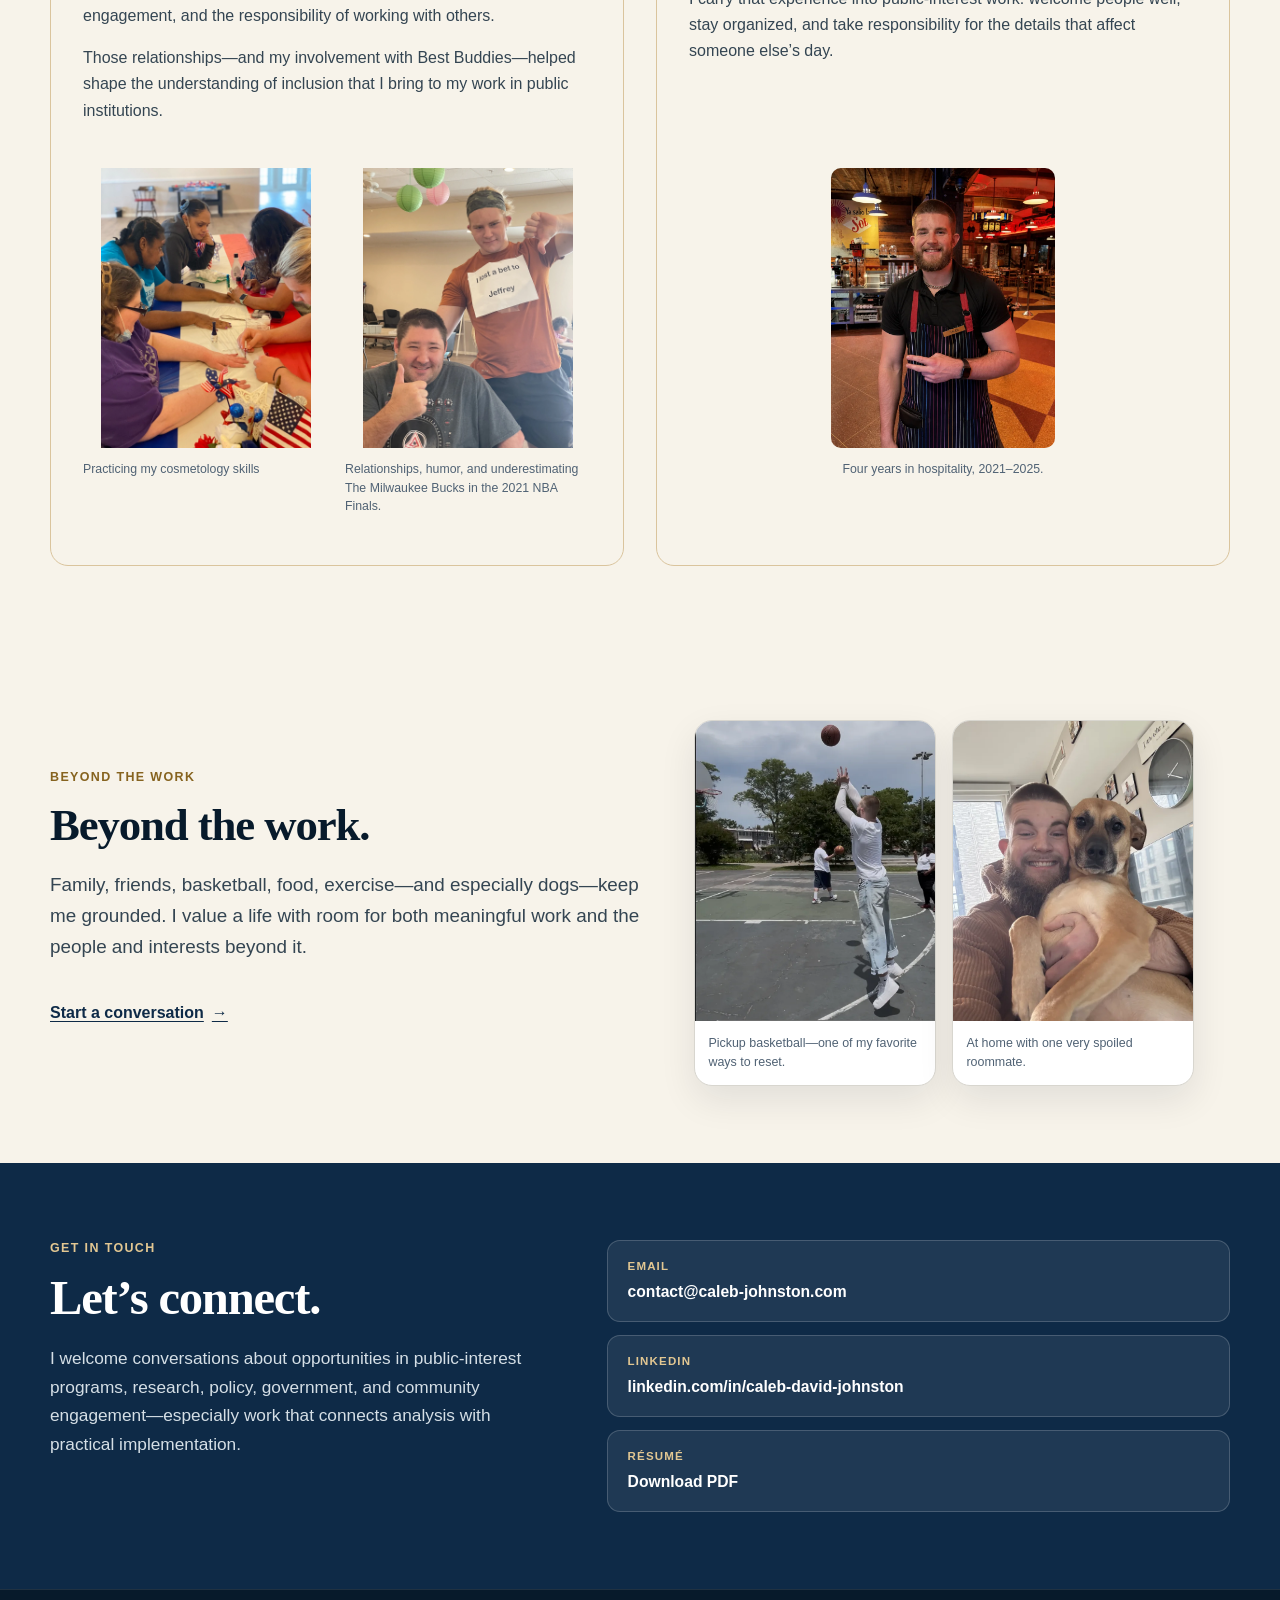
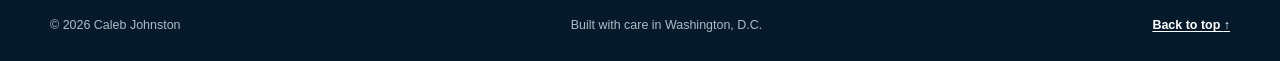
==== commit 72008325: "Balance service stories and strengthen personal and education narrative" ====
--- a/index.html
+++ b/index.html
@@ -1,4 +1,4 @@
-<!doctype html>
+<!DOCTYPE html>
 <html lang="en">
 <head>
   <meta charset="utf-8">
@@ -227,10 +227,10 @@
     <section class="section path" id="path" aria-labelledby="path-title"><div class="wrap">
 <div class="section-heading"><div><p class="eyebrow">Education &amp; leadership development</p><h2 id="path-title">Learning institutions.<br>Preparing to lead.</h2></div><p>From government and economics to applied public service—and continued development as a leader.</p></div>
 <div class="learning-sequence">
-<article class="learning-step"><div class="learning-marker"><span aria-hidden="true">01</span><p>August 2024</p></div><div class="learning-content"><p class="card-meta">Undergraduate foundation</p><h3>The University of Texas at Austin</h3><p class="degree-name">B.A. in Government and Economics <span class="double-major">(double major)</span></p><p class="degree-detail">GPA 3.67</p><p>Studied how political institutions and economic incentives shape decisions, opportunity, and public outcomes.</p></div></article>
-<article class="learning-step georgetown-step"><div class="learning-marker"><span aria-hidden="true">02</span><p>August 2026</p></div><div class="learning-content"><p class="card-meta">Graduate study &amp; applied research</p><h3>Georgetown University</h3><p class="degree-name">M.A. in American Government</p><p class="degree-detail">GPA 4.00</p><p>Connected the study of American government with teaching, a PJI practicum, and a capstone on reentry governance.</p></div><figure class="learning-photo"><picture><source srcset="/assets/photos/georgetown-commencement.webp" type="image/webp"><img src="/assets/photos/georgetown-commencement.jpg" width="800" height="1000" loading="lazy" alt="Caleb Johnston in master’s graduation regalia at Georgetown."></picture><figcaption>Georgetown commencement, 2026.</figcaption></figure></article>
+<article class="learning-step"><div class="learning-marker"><span aria-hidden="true">01</span><p>August 2024</p></div><div class="learning-content"><p class="card-meta">Undergraduate foundation</p><h3>The University of Texas at Austin</h3><p class="degree-name">B.A. in Government and Economics <span class="double-major">(double major)</span></p><p class="degree-detail">GPA 3.67</p><p>At UT Austin, studying government and economics taught me to critically examine how institutions produce outcomes: whose choices they shape, which incentives they create, and where they fall short.</p></div></article>
+<article class="learning-step georgetown-step"><div class="learning-marker"><span aria-hidden="true">02</span><p>August 2026</p></div><div class="learning-content"><p class="card-meta">Graduate study &amp; applied research</p><h3>Georgetown University</h3><p class="degree-name">M.A. in American Government</p><p class="degree-detail">GPA 4.00</p><p>Georgetown deepened that analytical foundation and pushed me to see the relationship between institutions and people as a driver of outcomes in its own right. Teaching, my PJI practicum, and my reentry-governance capstone brought that perspective into focus: how people experience an institution—and how it responds to them—helps shape what it can accomplish.</p></div><figure class="learning-photo"><picture><source srcset="/assets/photos/georgetown-commencement.webp" type="image/webp"><img src="/assets/photos/georgetown-commencement.jpg" width="800" height="1000" loading="lazy" alt="Caleb Johnston in master’s graduation regalia at Georgetown."></picture><figcaption>Georgetown commencement, 2026.</figcaption></figure></article>
 <article class="learning-step wps-step"><div class="learning-marker"><span aria-hidden="true">03</span><p>October 2026–<br>February 2027</p></div><div class="learning-content"><p class="card-meta">Selected · Upcoming leadership development</p><h3>WPS Global Leadership Initiative</h3><p class="cohort-line">One of 15 participants in an international cohort.</p><p>A leadership-development opportunity centered on Women, Peace and Security, with upcoming mentorship and discussions. The program offers a next step in my preparation for public service and leadership.</p></div></article>
-</div></div></section><section class="section about" id="about" aria-labelledby="about-title"><div class="wrap"><div class="about-grid"><div><p class="eyebrow">About</p><h2 id="about-title">A commitment to useful public service.</h2></div><div class="prose"><p>My commitment to public service began in direct care. As a caregiver with The Special Angels of The Woodlands during high school and undergrad, I learned to pay attention to people’s needs and build relationships through everyday support.</p><p>Seeing how economic hardship and institutional barriers shape people’s choices also drew me toward government and economics. Classrooms, campaigns, and reentry work have given me different ways to act on that commitment: research carefully, coordinate reliably, and follow through.</p><p>I want to build a career in public service and, over time, public leadership—grounded in the people and responsibilities of the work itself.</p></div></div><article class="caregiving-story" aria-labelledby="caregiving-title"><div class="caregiving-copy"><p class="eyebrow">Where service began · High school &amp; undergrad</p><h3 id="caregiving-title">Caregiving at The Special Angels of The Woodlands.</h3><p>Caregiving made service personal: being present, supporting everyday activities, and getting to know the people I worked with. It remains a foundation for how I approach participant support, community engagement, and the responsibility of working with others.</p><p>Those relationships—and my involvement with Best Buddies—helped shape the understanding of inclusion that I bring to my work in public institutions.</p></div><div class="caregiving-gallery"><figure><picture><source srcset="/assets/photos/special-angels-activities.webp" type="image/webp"><img src="/assets/photos/special-angels-activities.jpg" width="900" height="1200" loading="lazy" alt="Caleb Johnston participating in a nail-painting activity at The Special Angels of The Woodlands."></picture><figcaption>Sharing everyday activities at Special Angels.</figcaption></figure><figure><picture><source srcset="/assets/photos/special-angels-connection.webp" type="image/webp"><img src="/assets/photos/special-angels-connection.jpg" width="900" height="1200" loading="lazy" alt="Caleb Johnston sharing a playful moment with a participant at Special Angels."></picture><figcaption>Relationships, humor, and time together.</figcaption></figure></div></article><div class="earlier-service"><figure class="earlier-service-photo"><picture><source srcset="/assets/photos/caleb-pappasitos.webp" type="image/webp"><img src="/assets/photos/caleb-pappasitos.jpg" width="800" height="1000" loading="lazy" alt="Caleb Johnston in his Pappasito’s uniform."></picture><figcaption>Four years in hospitality, 2021–2025.</figcaption></figure><div><h3>Service under pressure.</h3><p>Across four years at Pappasito’s Cantina in service, to-go operations, bartending, training, and headwaiting, I learned to anticipate needs, communicate clearly, and work with a team under pressure.</p><p>I carry that experience into public-interest work: welcome people well, stay organized, and take responsibility for the details that affect someone else’s day.</p></div></div></div></section><section class="section beyond" id="beyond" aria-labelledby="beyond-title">
+</div></div></section><section class="section about" id="about" aria-labelledby="about-title"><div class="wrap"><div class="about-grid"><div><p class="eyebrow">About</p><h2 id="about-title">A commitment to useful public service.</h2></div><div class="prose"><p>Growing up, I watched people I loved navigate economic hardship and institutional barriers that narrowed their choices. Those experiences made the stakes of public service personal and drew me toward a question that still guides my work: how can institutions become more responsive to the people who depend on them?</p><p>Caregiving at The Special Angels of The Woodlands during high school and undergrad gave that question an everyday form. Being present, paying attention, and building relationships showed me how much the experience of support depends on the person providing it. My studies in government and economics helped me examine the systems behind those encounters; my work in classrooms, campaigns, and reentry programs has kept the people within them at the center.</p><p>I want to bring those perspectives together in a career in public service and, over time, public leadership. For me, that means understanding why institutions fall short, listening to the people affected, and doing the practical work of making them serve people better.</p></div></div><div class="service-stories"><article class="caregiving-story" aria-labelledby="caregiving-title"><div class="caregiving-copy"><p class="eyebrow">Where service began · High school &amp; undergrad</p><h3 id="caregiving-title">Caregiving at The Special Angels of The Woodlands.</h3><p>Caregiving made service personal: being present, supporting everyday activities, and getting to know the people I worked with. It remains a foundation for how I approach participant support, community engagement, and the responsibility of working with others.</p><p>Those relationships—and my involvement with Best Buddies—helped shape the understanding of inclusion that I bring to my work in public institutions.</p></div><div class="caregiving-gallery"><figure><picture><source srcset="/assets/photos/special-angels-activities.webp" type="image/webp"><img src="/assets/photos/special-angels-activities.jpg" width="900" height="1200" loading="lazy" alt="Caleb Johnston participating in a nail-painting activity at The Special Angels of The Woodlands."></picture><figcaption>Practicing my cosmetology skills</figcaption></figure><figure><picture><source srcset="/assets/photos/special-angels-connection.webp" type="image/webp"><img src="/assets/photos/special-angels-connection.jpg" width="900" height="1200" loading="lazy" alt="Caleb Johnston sharing a playful moment with a participant at Special Angels."></picture><figcaption>Relationships, humor, and underestimating The Milwaukee Bucks in the 2021 NBA Finals.</figcaption></figure></div></article><article class="earlier-service" aria-labelledby="hospitality-title"><div class="hospitality-copy"><p class="eyebrow">Hospitality · 2021–2025</p><h3 id="hospitality-title">Service under pressure.</h3><p>Across four years at Pappasito’s Cantina in service, to-go operations, bartending, training, and headwaiting, I learned to anticipate needs, communicate clearly, and work with a team under pressure.</p><p>I carry that experience into public-interest work: welcome people well, stay organized, and take responsibility for the details that affect someone else’s day.</p></div><figure class="earlier-service-photo"><picture><source srcset="/assets/photos/caleb-pappasitos.webp" type="image/webp"><img src="/assets/photos/caleb-pappasitos.jpg" width="800" height="1000" loading="lazy" alt="Caleb Johnston in his Pappasito’s uniform."></picture><figcaption>Four years in hospitality, 2021–2025.</figcaption></figure></article></div></div></section><section class="section beyond" id="beyond" aria-labelledby="beyond-title">
       <div class="wrap beyond-grid">
         <div class="beyond-copy">
           <p class="eyebrow">Beyond the work</p>
@@ -291,4 +291,4 @@
     </div>
   </footer>
 </body>
-</html>+</html>
--- a/styles.css
+++ b/styles.css
@@ -604,3 +604,30 @@
   .caregiving-gallery { max-width: 530px; margin-inline: auto; }
   .learning-content h3 { font-size: 1.6rem; }
 }
+
+/* Equal prominence for caregiving and hospitality. */
+.service-stories { display: grid; grid-template-columns: repeat(2, minmax(0, 1fr)); gap: 2rem; margin-top: 3.5rem; }
+.service-stories > article { display: grid; grid-template-columns: 1fr; grid-template-rows: 1fr auto; align-items: start; gap: 1.75rem; margin: 0; max-width: none; padding: 2rem; border: 1px solid var(--gold-200); border-radius: 18px; }
+.service-stories h3 { font-size: clamp(1.75rem, 2.4vw, 2.15rem); line-height: 1.2; }
+.service-stories p:not(.eyebrow) { font-size: 1rem; color: #344552; }
+.service-stories .eyebrow { color: var(--gold-600); }
+.service-stories .caregiving-gallery { width: 100%; gap: 1rem; }
+.service-stories figure, .service-stories .caregiving-gallery figure:last-child { margin: 0; }
+.service-stories .earlier-service-photo { display: block; }
+.service-stories figure img { width: 100%; height: 280px; object-fit: contain; border-radius: 10px; }
+.service-stories .earlier-service-photo img { width: auto; max-width: 100%; margin-inline: auto; }
+.service-stories figcaption { margin-top: 0.75rem; font-size: 0.77rem; line-height: 1.5; color: var(--slate); }
+.service-stories .earlier-service-photo figcaption { text-align: center; }
+.service-stories .caregiving-gallery, .service-stories .earlier-service-photo { min-height: 365px; }
+@media (max-width: 980px) {
+  .service-stories { gap: 1.25rem; }
+  .service-stories > article { padding: 1.5rem; }
+  .service-stories figure img { height: 230px; }
+}
+@media (max-width: 760px) {
+  .service-stories { grid-template-columns: 1fr; }
+  .service-stories > article { padding: 1.5rem; }
+  .service-stories figure img { height: auto; }
+  .service-stories .earlier-service-photo img { max-height: 300px; }
+  .service-stories .caregiving-gallery, .service-stories .earlier-service-photo { min-height: 0; }
+}
